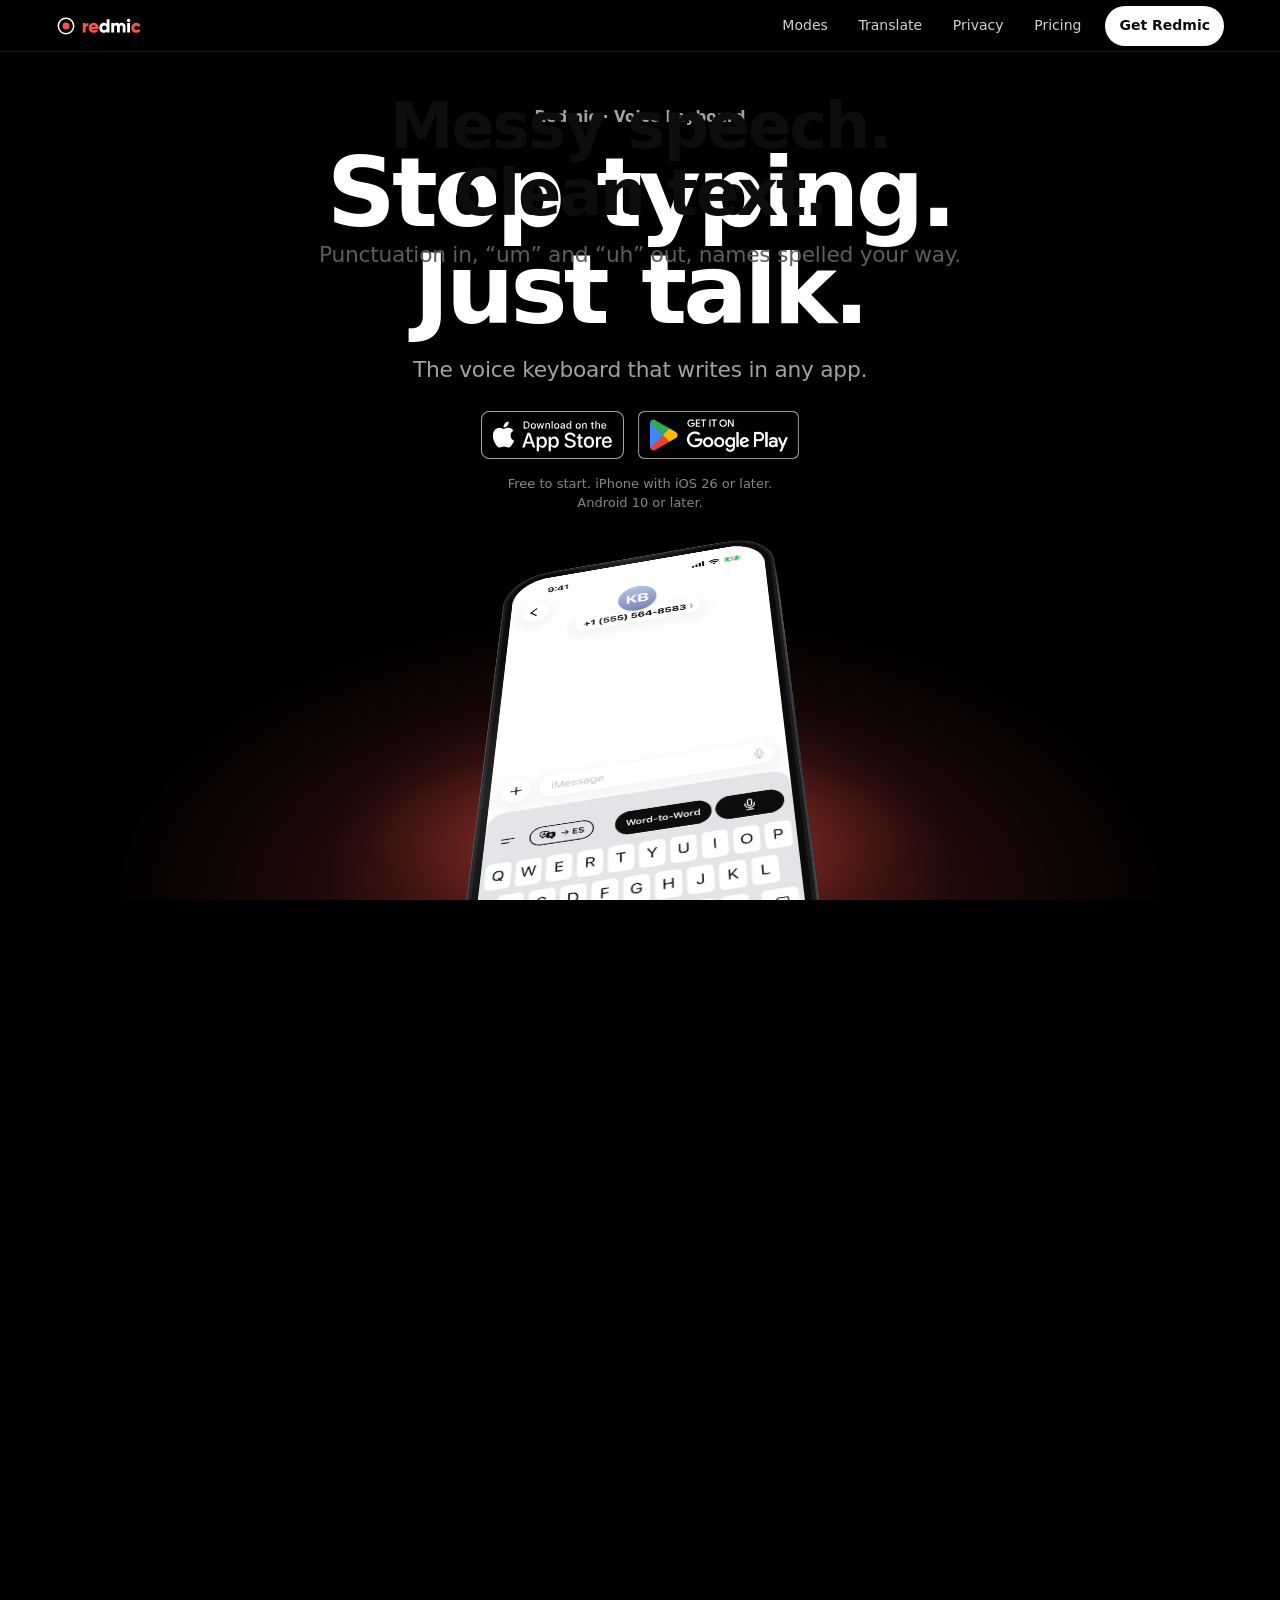
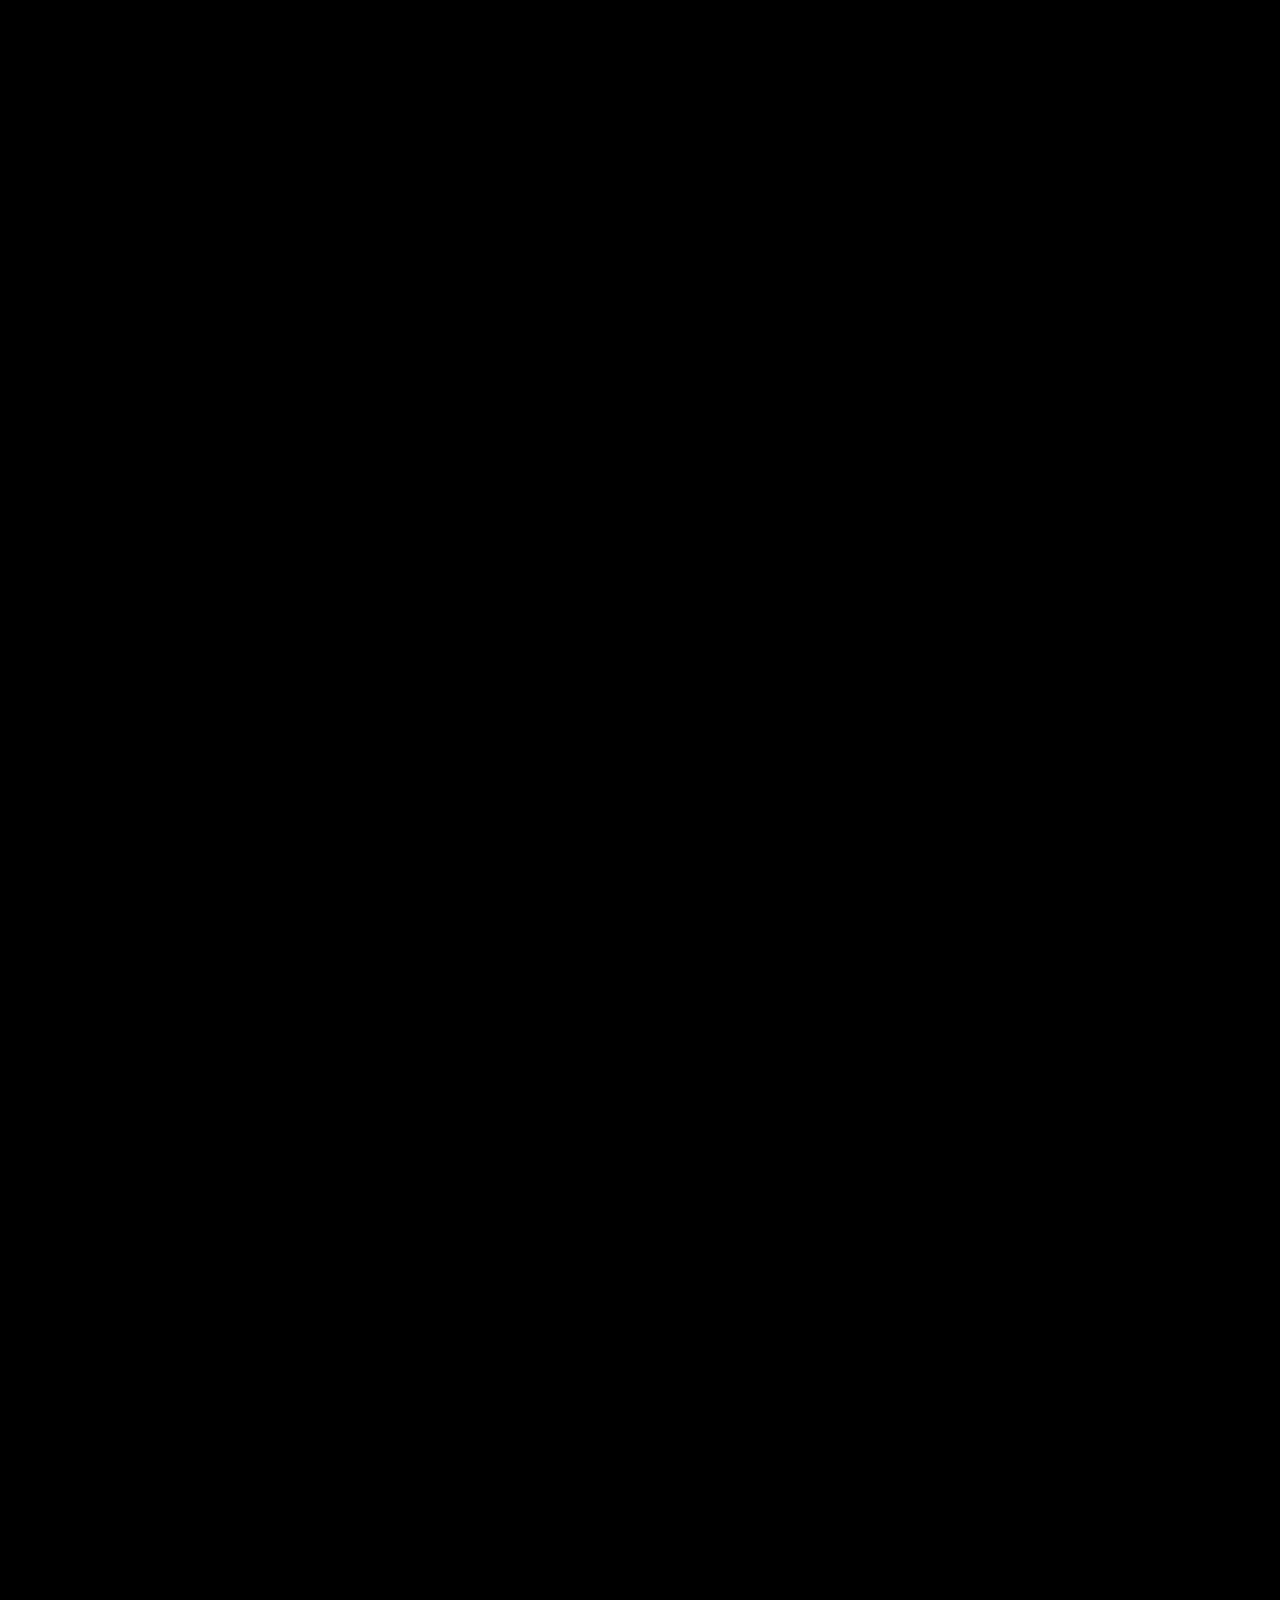
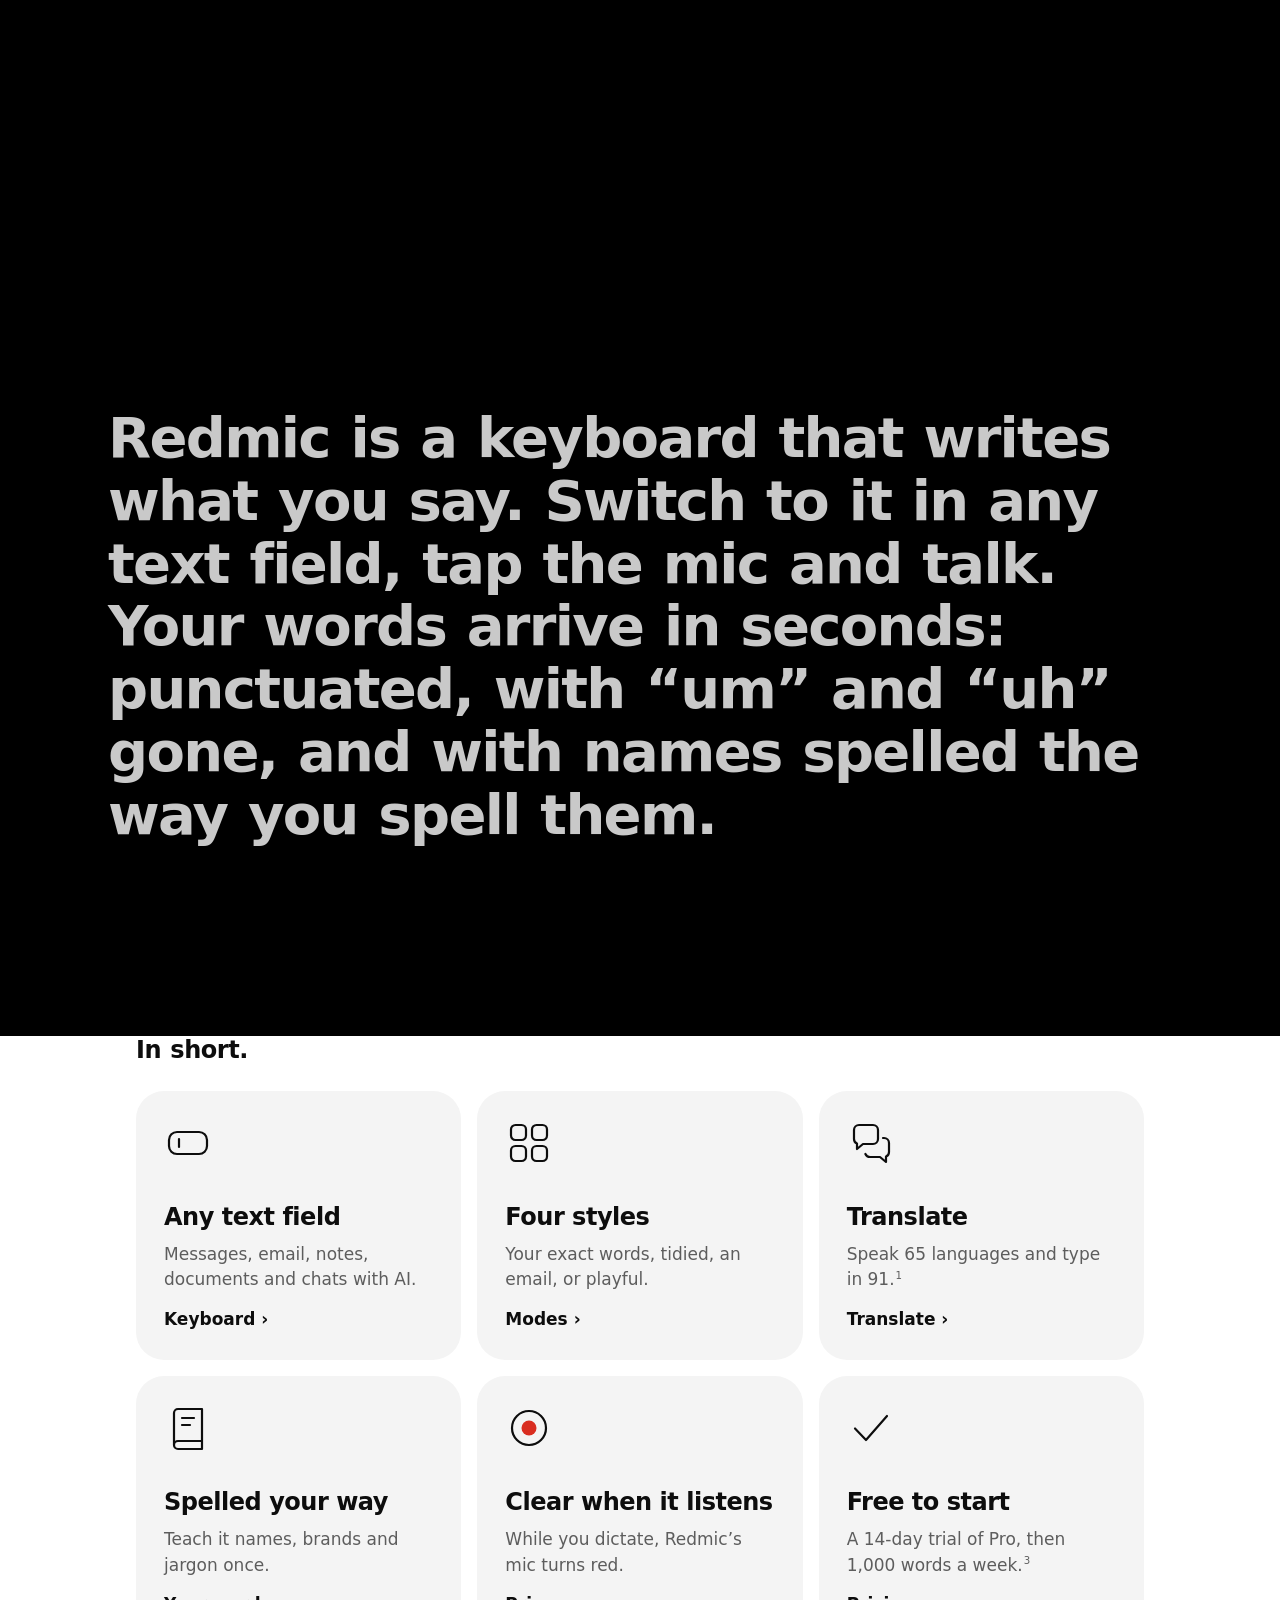
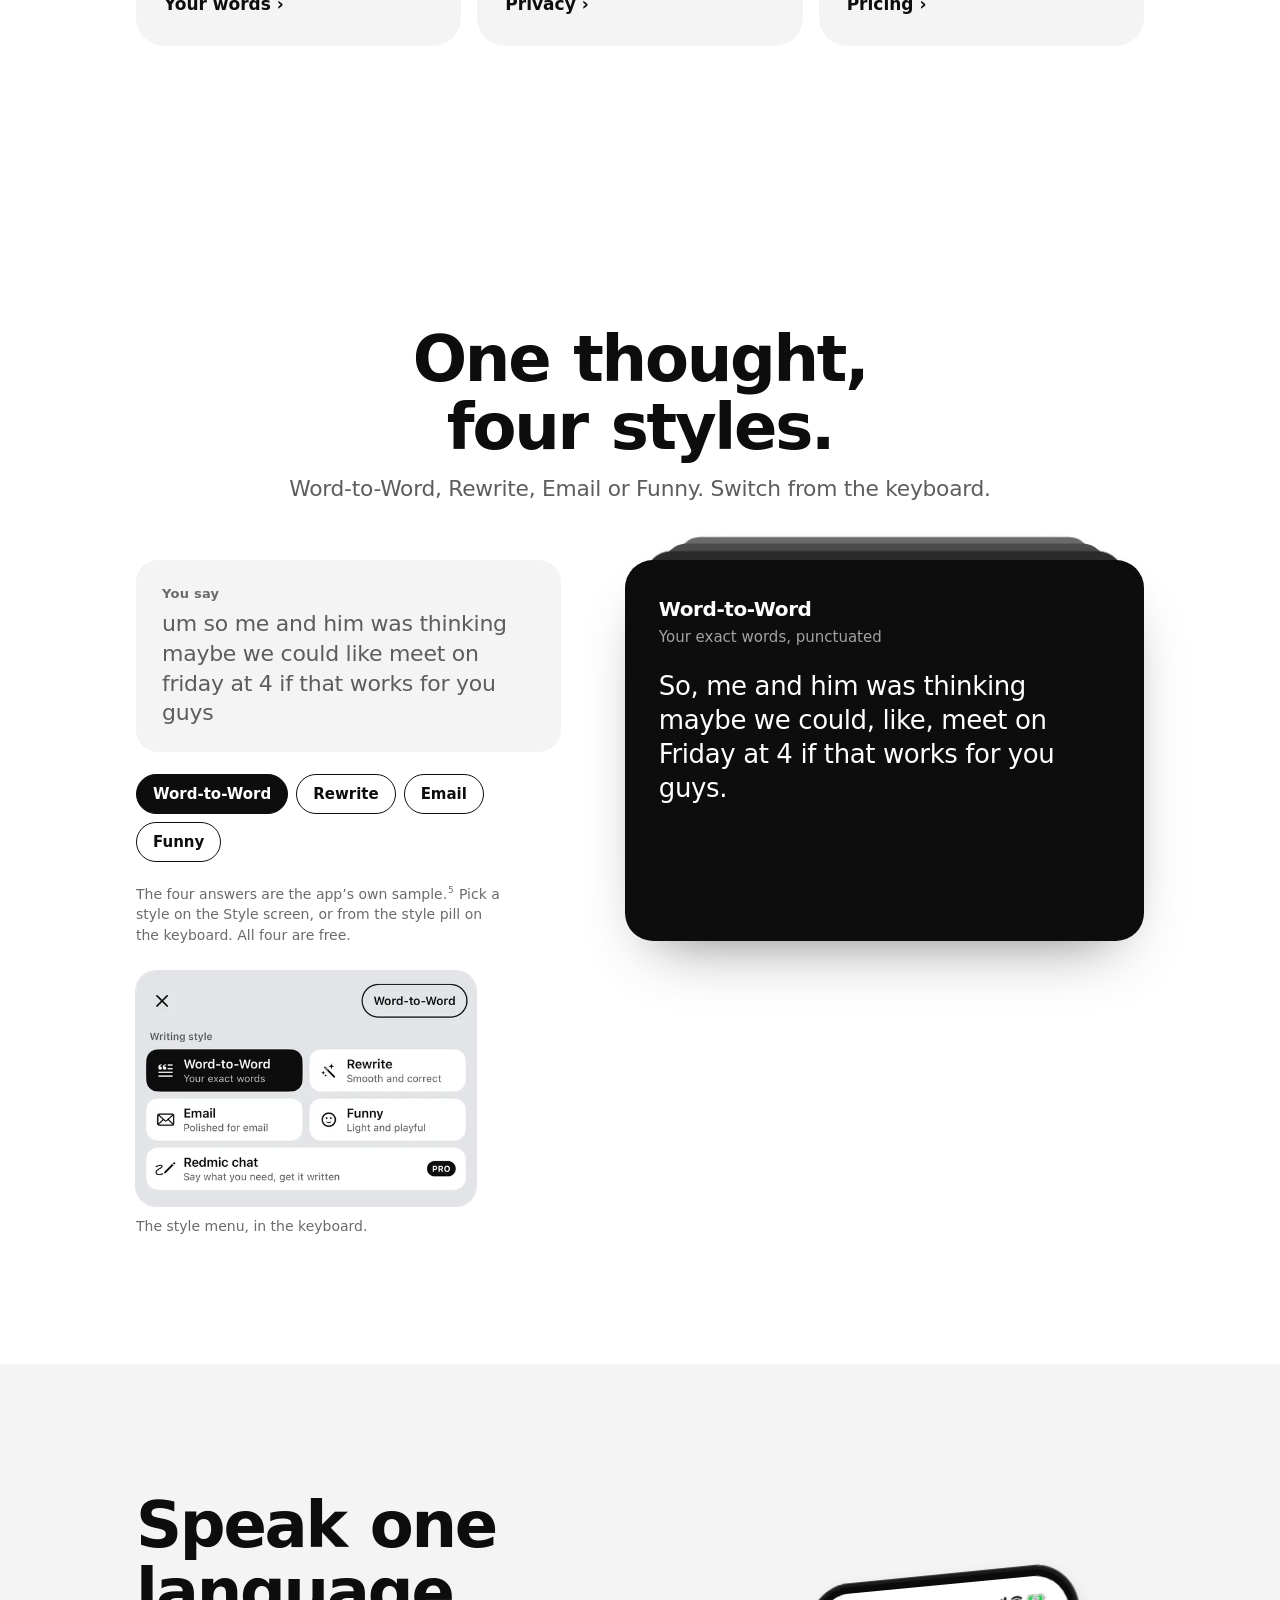
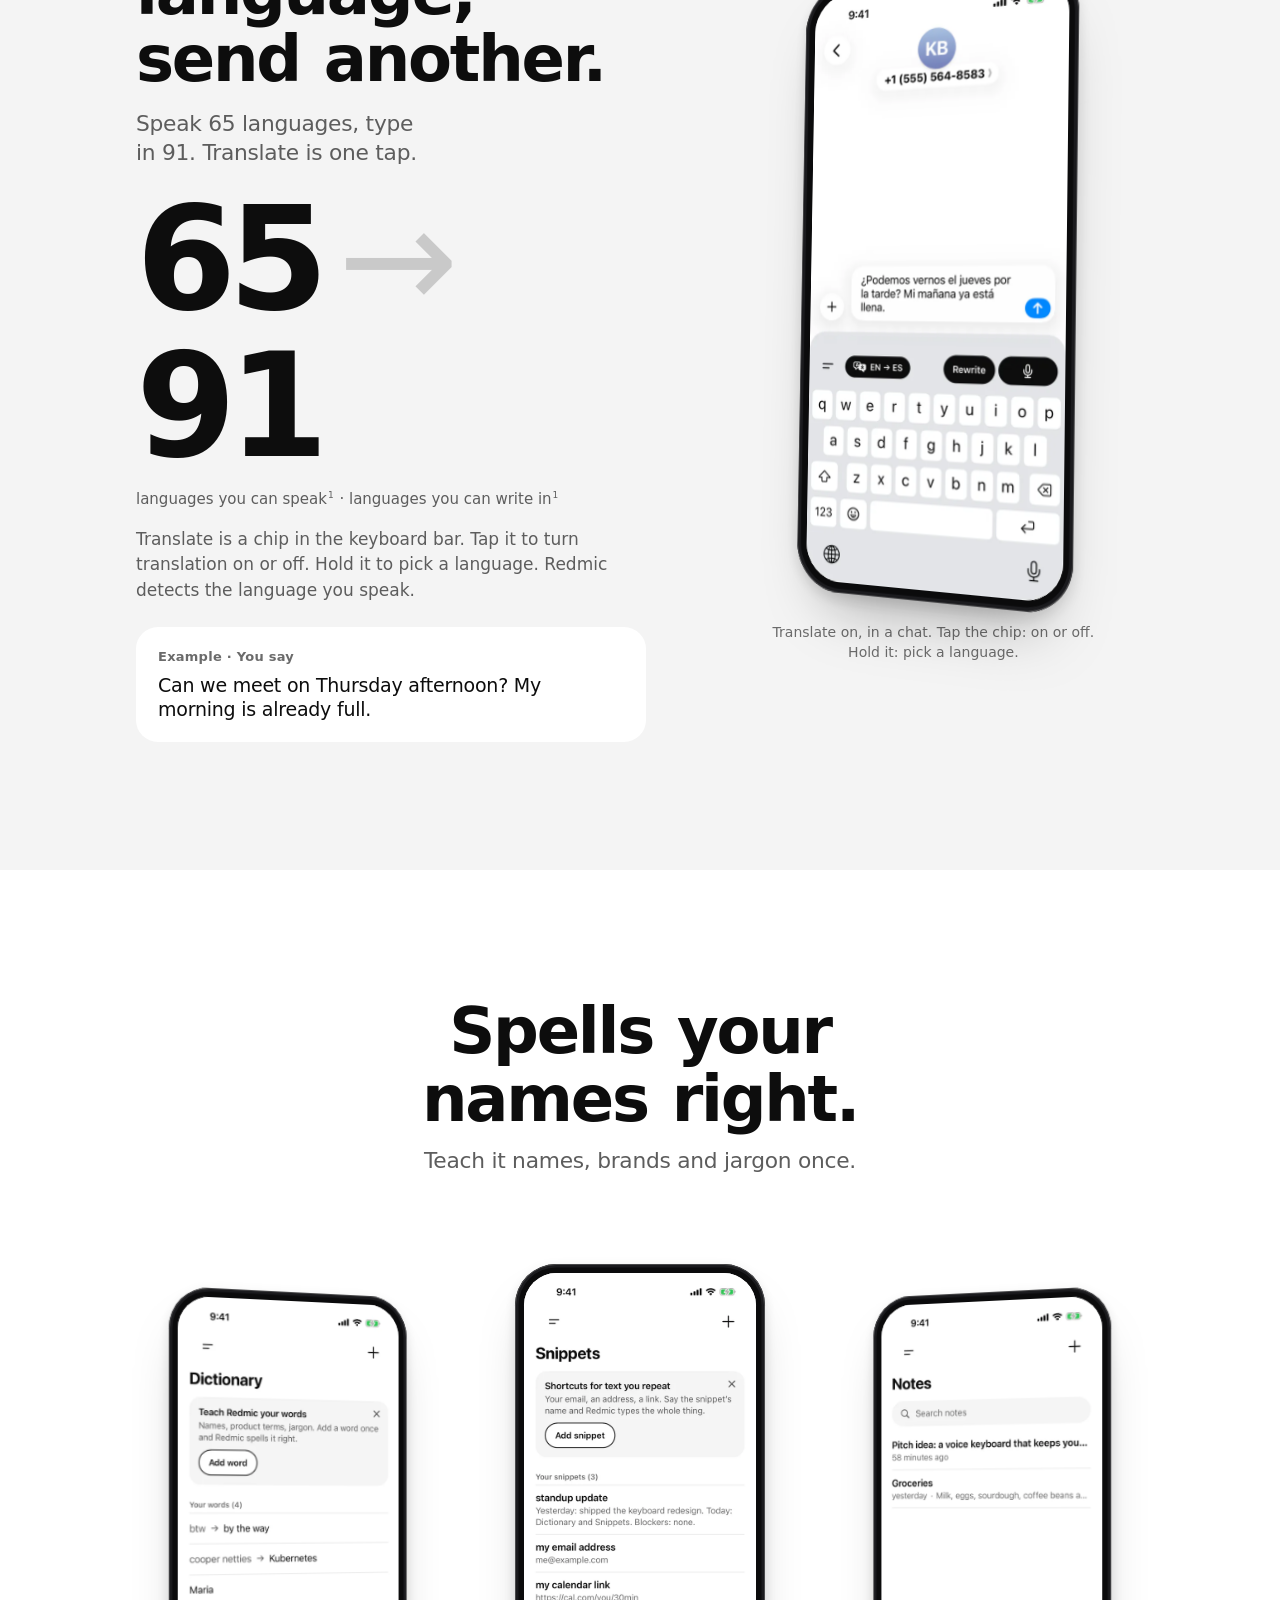
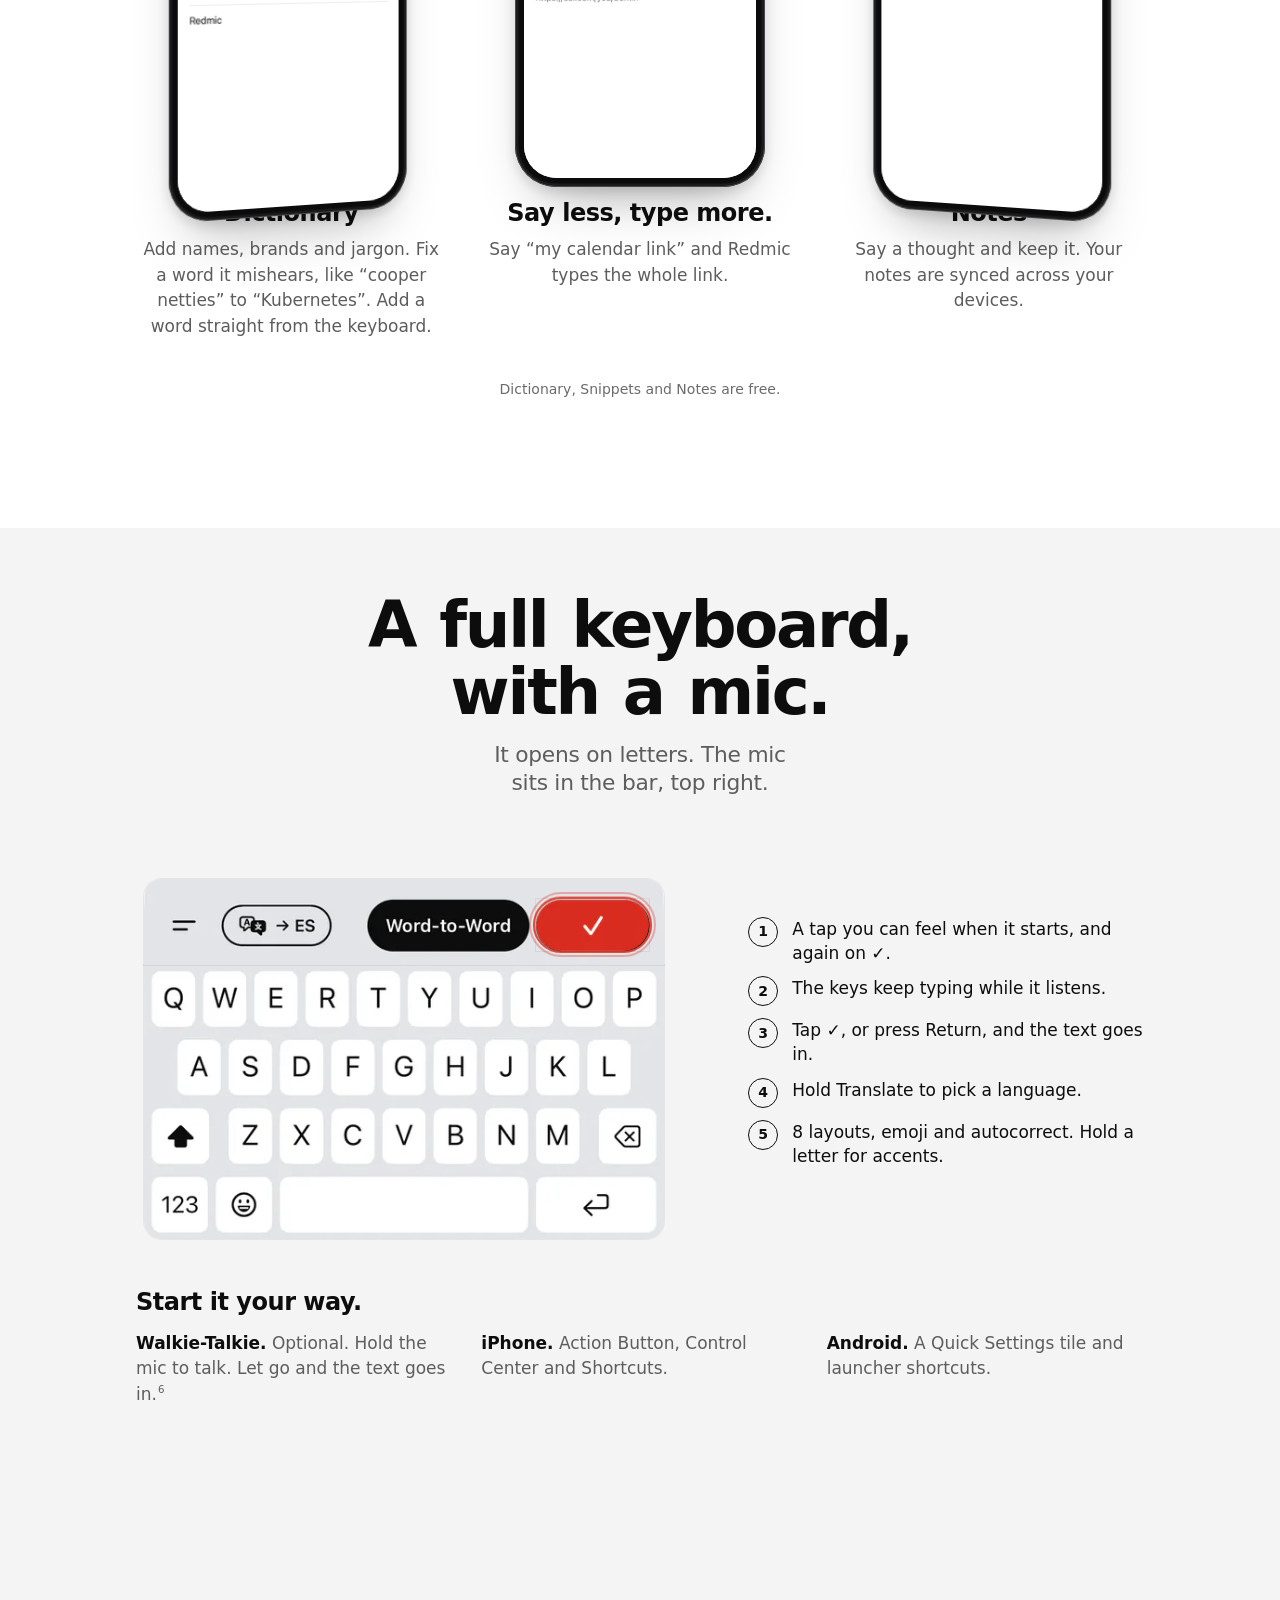
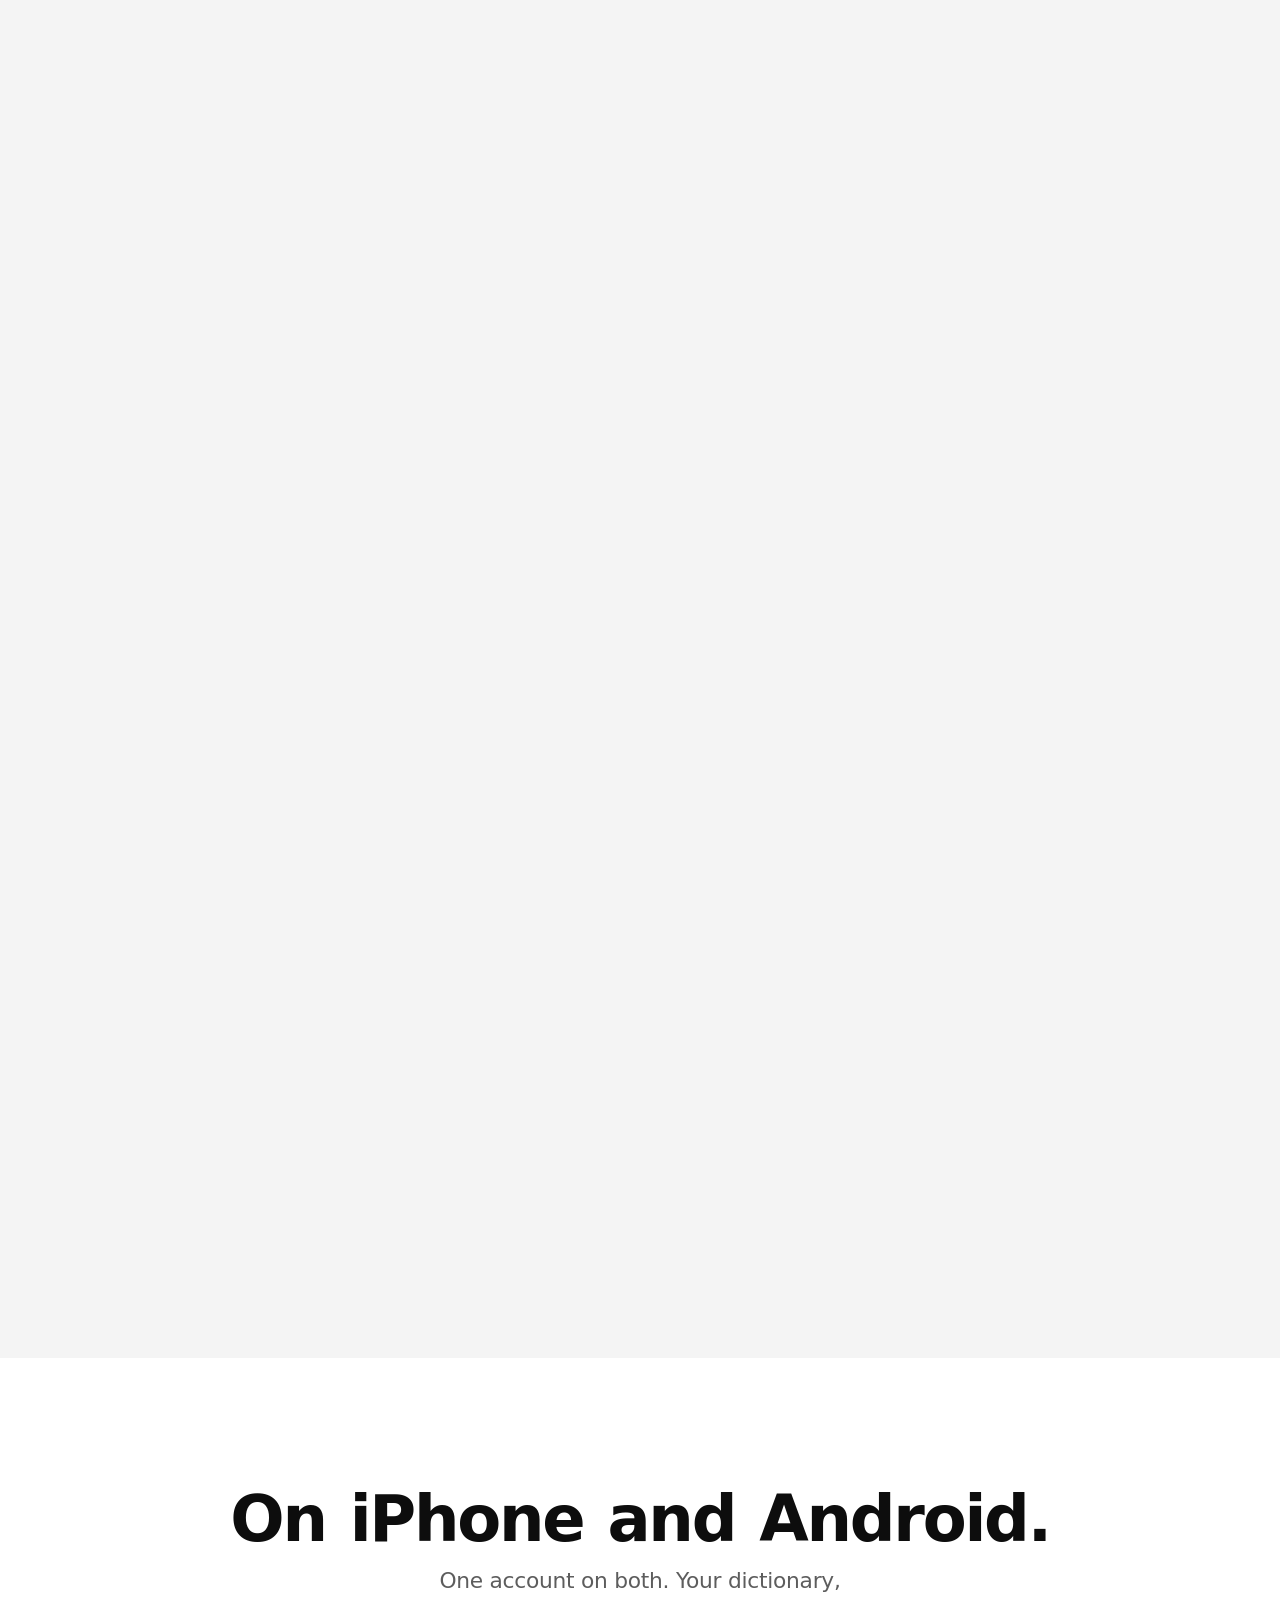
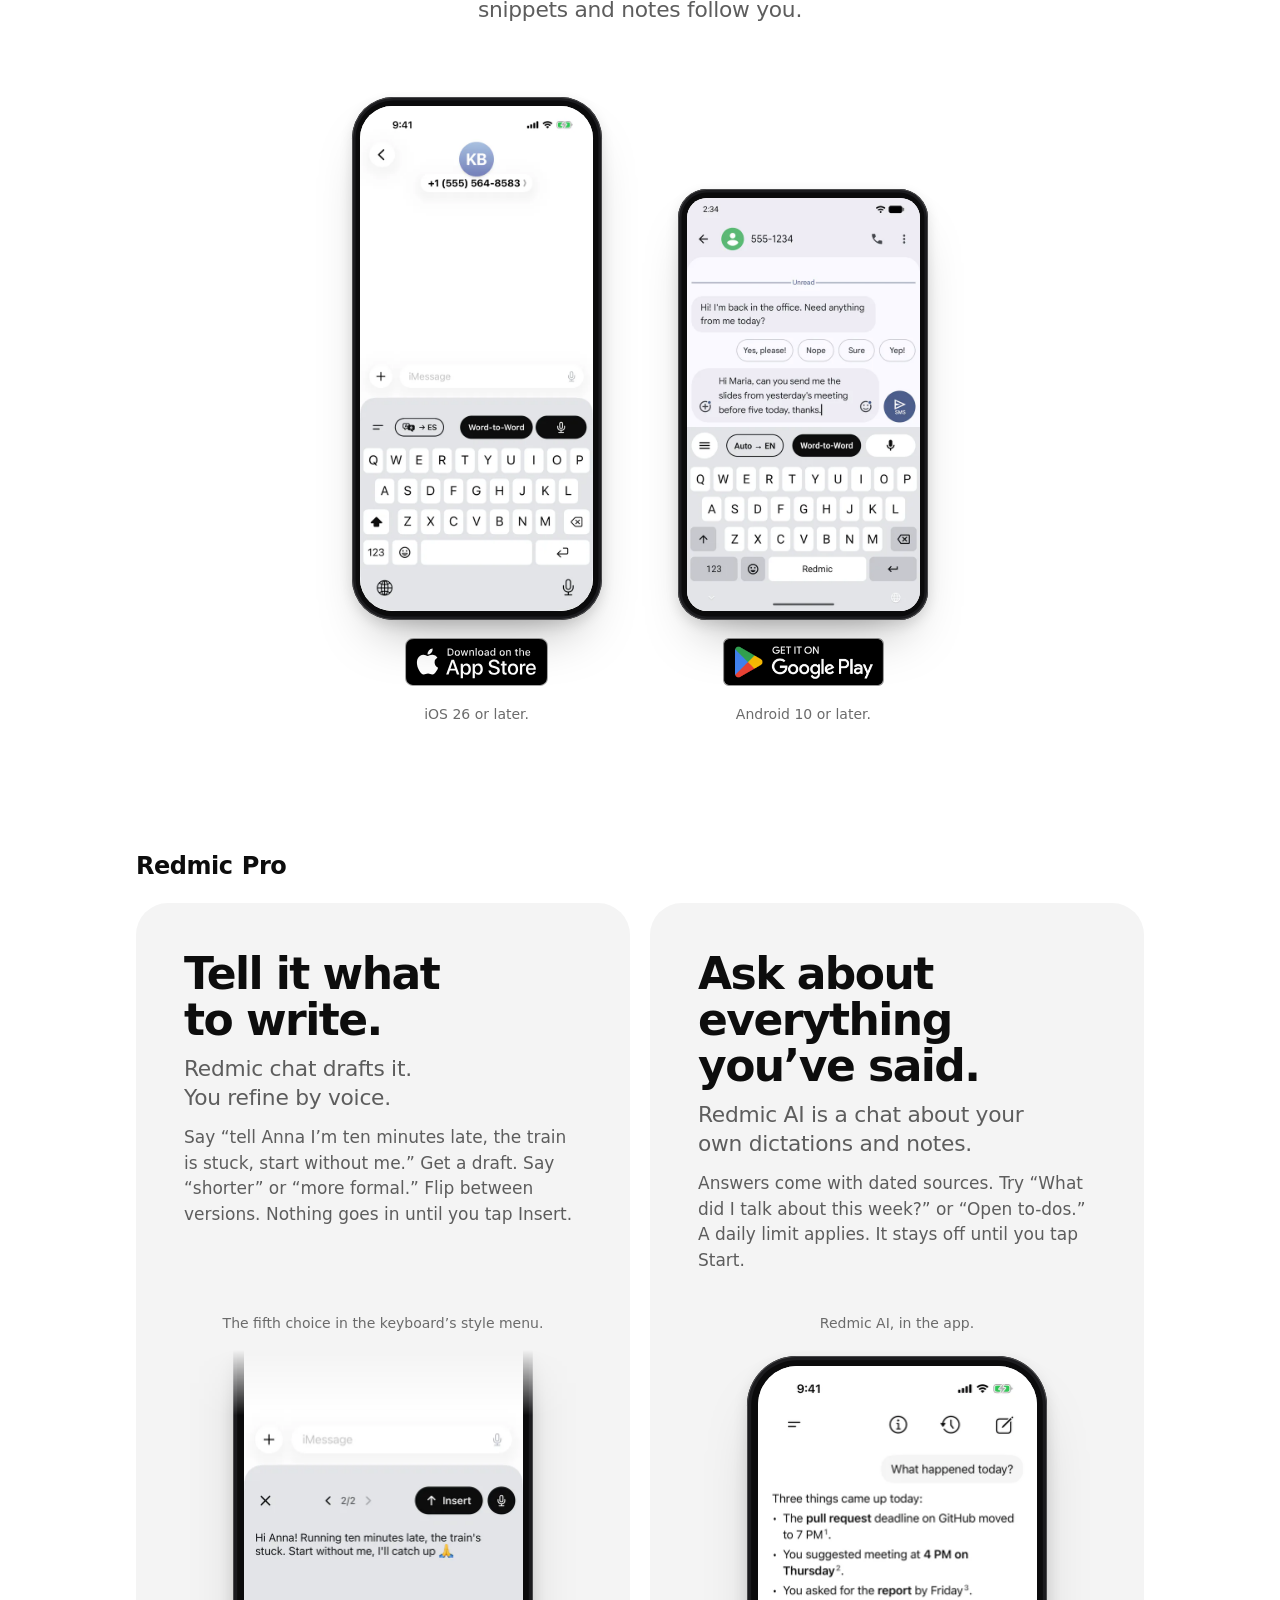
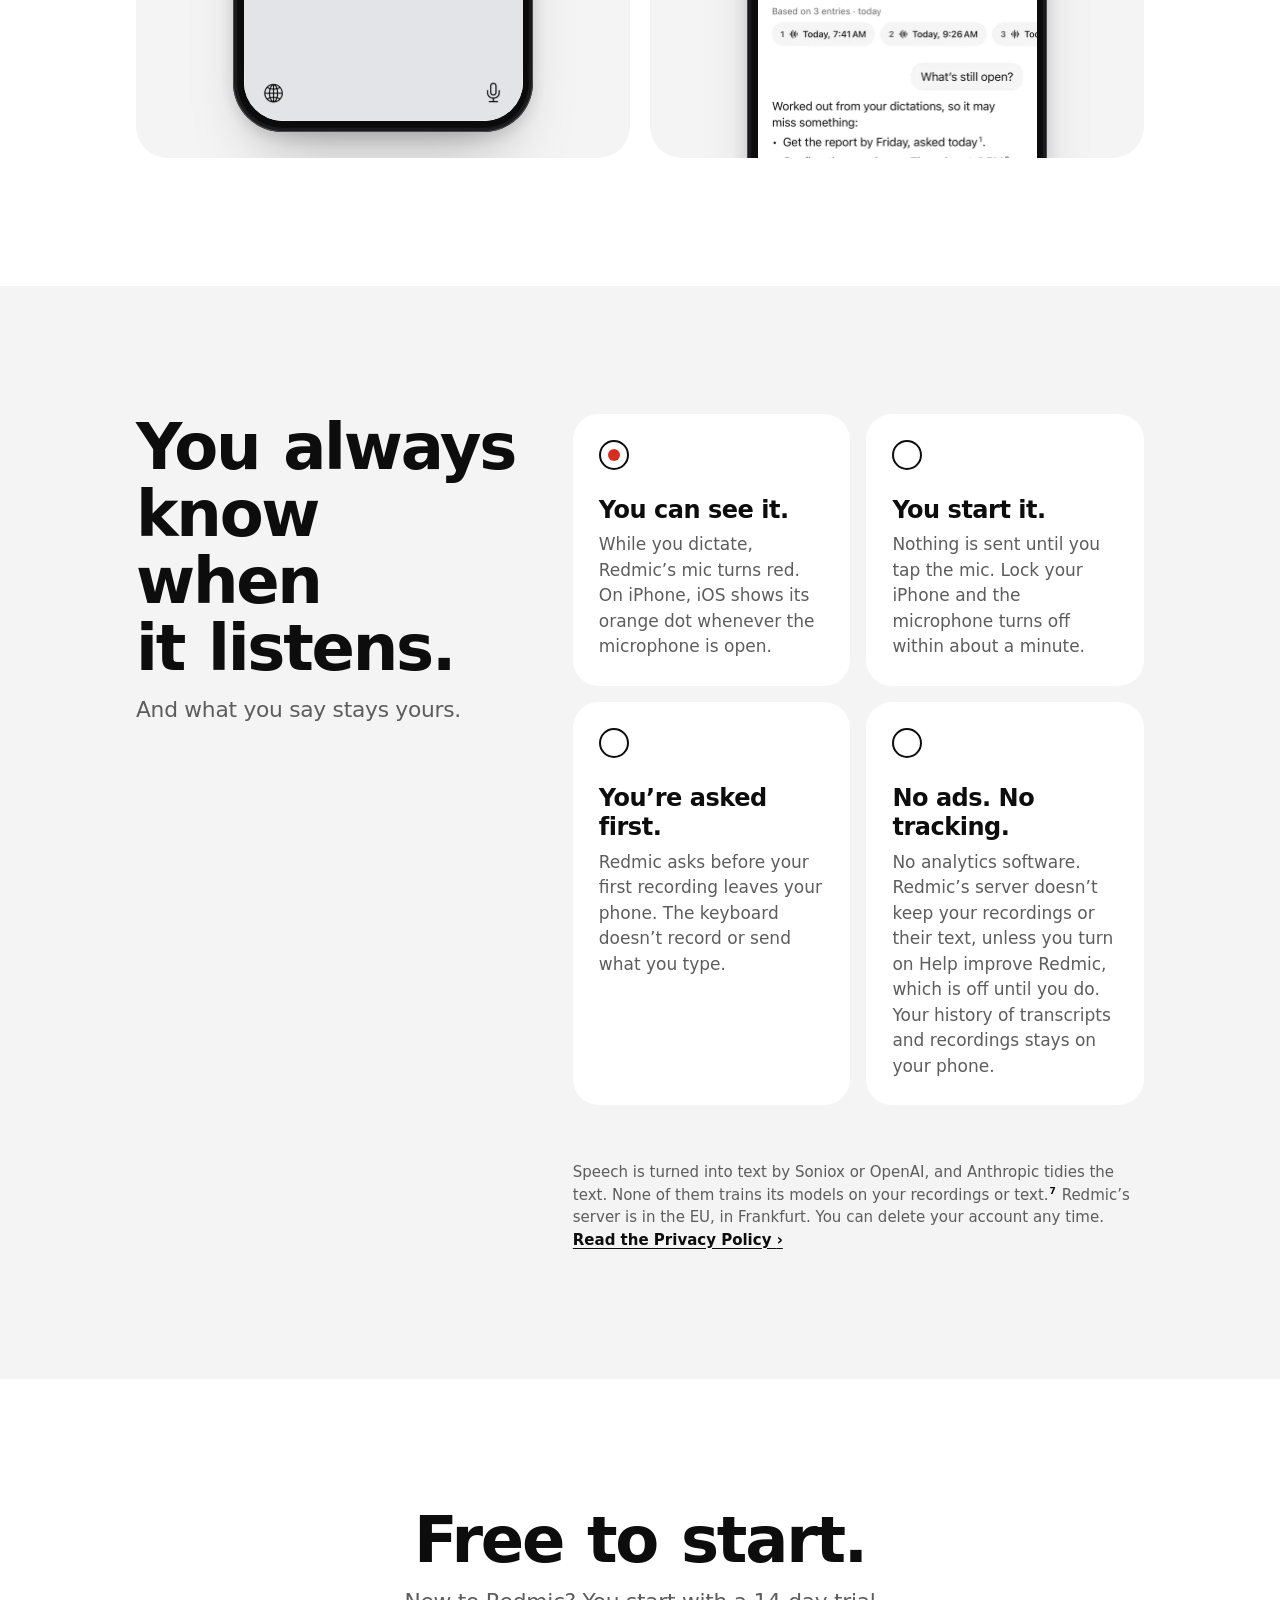
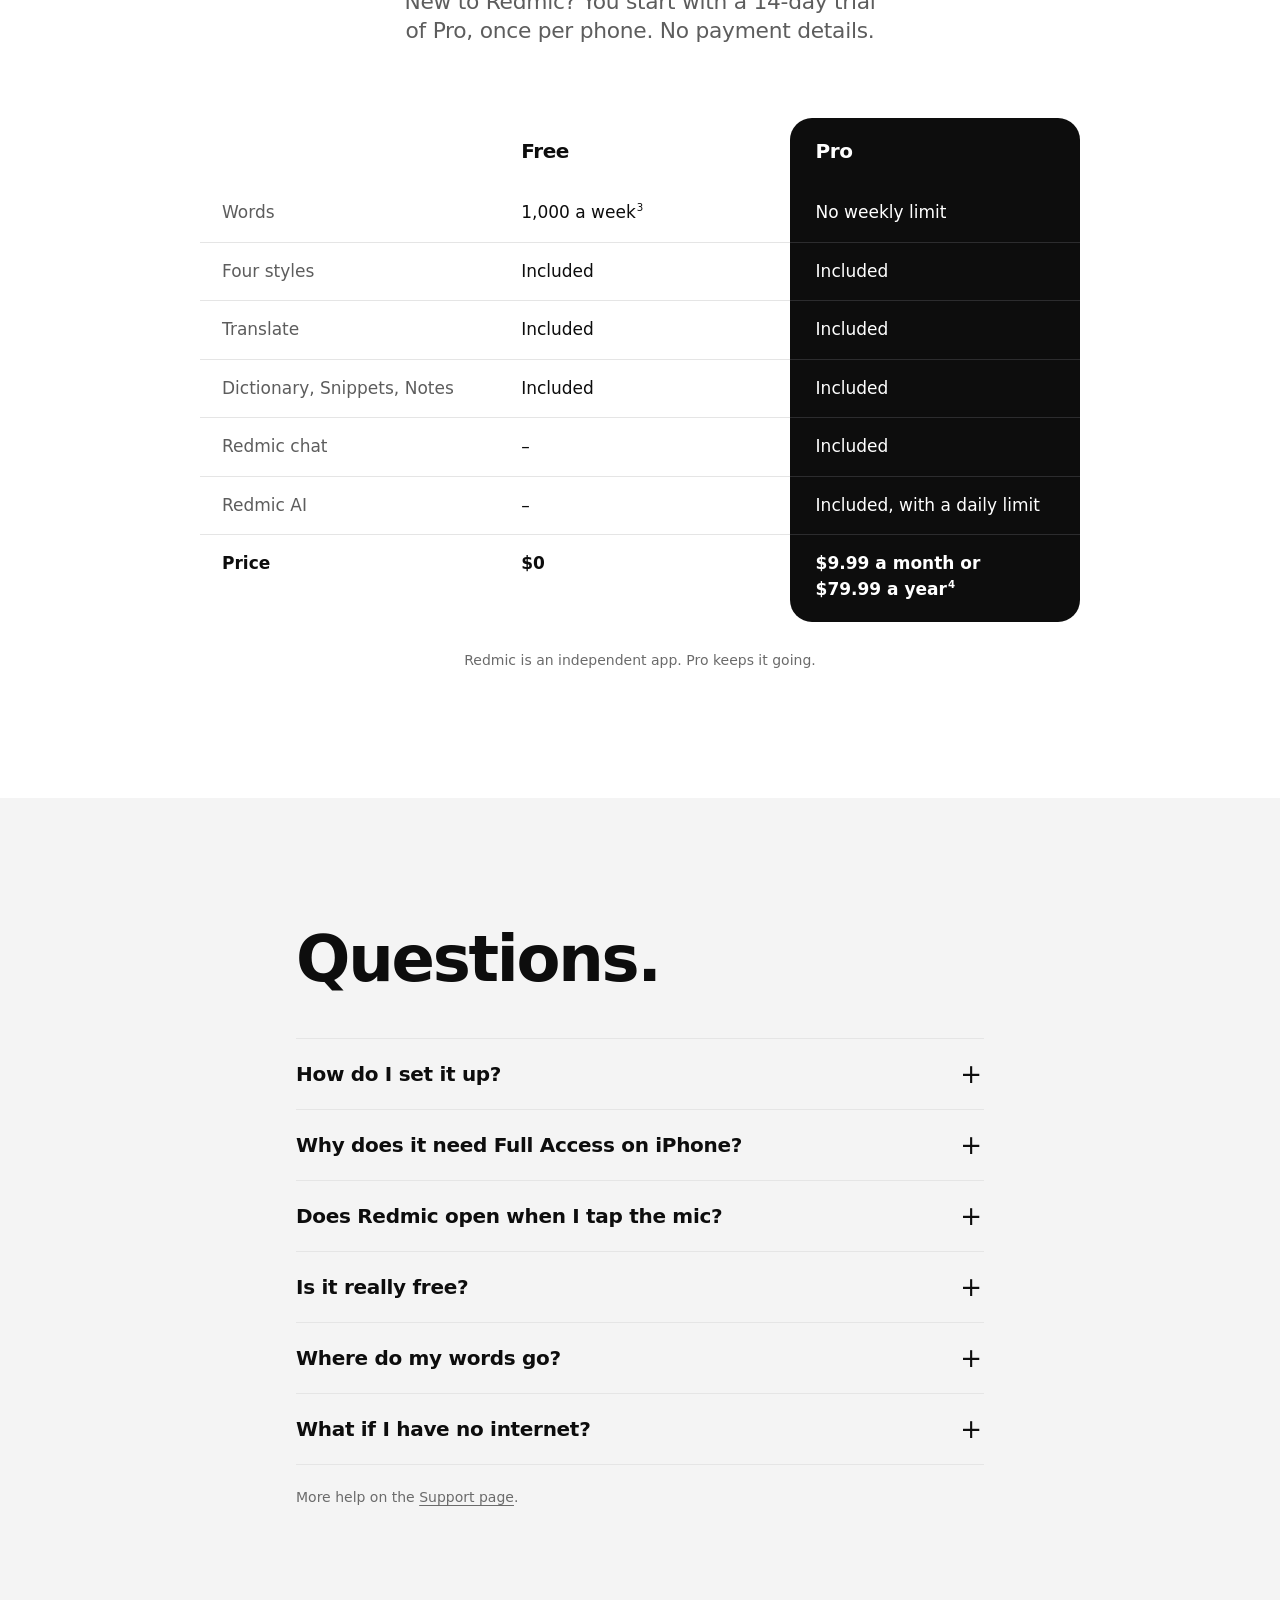
==== index.html @ d4ace616 "Publish the website from 8f4d4b3" ====
<!doctype html>
<html lang="en" data-nav="dark">
<head>
<meta charset="utf-8">
<meta name="viewport" content="width=device-width, initial-scale=1, viewport-fit=cover">
<meta name="color-scheme" content="only light">
<title>Redmic: the voice keyboard that writes in any app</title>
<meta name="description" content="Redmic is a voice dictation keyboard for iPhone and Android. Tap the mic in any text field and talk: punctuated text, no ums, names spelled your way.">
<link rel="canonical" href="https://redmic.ai/">
<meta name="apple-itunes-app" content="app-id=6829429992">
<meta name="theme-color" content="#000000">
<meta property="og:type" content="website">
<meta property="og:site_name" content="Redmic">
<meta property="og:url" content="https://redmic.ai/">
<meta property="og:title" content="Redmic: Stop typing. Just talk.">
<meta property="og:description" content="The voice keyboard that writes in any app. Free on the App Store and Google Play.">
<meta property="og:image" content="https://redmic.ai/assets/og.jpg">
<meta property="og:image:width" content="1200">
<meta property="og:image:height" content="630">
<meta property="og:image:alt" content="The Redmic keyboard on a phone, its microphone key red, beside the words Stop typing. Just talk.">
<meta name="twitter:card" content="summary_large_image">
<link rel="icon" href="favicon.ico" sizes="32x32">
<link rel="icon" href="favicon.svg" type="image/svg+xml">
<link rel="apple-touch-icon" href="apple-touch-icon.png">
<script>(function(d,c){try{if(!/[?&]plain(?=[&=]|$)/.test(location.search)&&!matchMedia("(prefers-reduced-motion: reduce)").matches&&window.CSS&&CSS.supports("height","100svh")&&CSS.supports("transform-style","preserve-3d")&&!(navigator.connection&&navigator.connection.saveData)&&innerWidth>=340&&innerHeight>=520)c+=" scrub"}catch(e){}d.className=c;addEventListener("load",function(){if(!window.__redmic)d.className=""})})(document.documentElement,"js");</script>
<link rel="stylesheet" href="home.css?v=131fd54a">
<script defer src="home.js?v=67cddb54" fetchpriority="high" onerror="document.documentElement.className=''"></script>
<link rel="preload" as="image" href="assets/shots/kb-hero-idle-560.webp?v=56d875d2" imagesrcset="assets/shots/kb-hero-idle-560.webp?v=56d875d2 560w, assets/shots/kb-hero-idle-900.webp?v=d7370e88 900w, assets/shots/kb-hero-idle-1206.webp?v=78469387 1206w" imagesizes="(max-width: 600px) 65vw, 410px" fetchpriority="high">

<script type="application/ld+json">{"@context":"https://schema.org","@type":"SoftwareApplication","name":"Redmic: Voice Keyboard","description":"Redmic is a voice dictation keyboard for iPhone and Android. Tap the mic in any text field and talk: punctuated text, no ums, names spelled your way.","url":"https://redmic.ai/","applicationCategory":"UtilitiesApplication","operatingSystem":"iOS 26 or later, Android 10 or later","offers":{"@type":"Offer","price":"0","priceCurrency":"USD"},"sameAs":["https://apps.apple.com/app/id6829429992","https://play.google.com/store/apps/details?id=com.antonmironenko.redmic"],"publisher":{"@type":"Organization","name":"OKNENOR L.L.C-FZ"}}</script>
</head>
<body>
<a class="skip" href="#main">Skip to content</a>

<header class="nav">
  <a class="nav__brand" href="./" aria-label="Redmic"><svg class="logo" viewBox="0 0 103.49 24" width="4.3121em" height="1em" aria-hidden="true"><circle cx="12" cy="12" r="9.2" fill="none" stroke="currentColor" stroke-width="1.8"/><circle class="red" cx="12" cy="12" r="4.2"/><path fill="currentColor" fill-rule="evenodd" d="M86.75 3.37C85.97 3.54 85.37 4.09 85.13 4.85L85.07 5.05L85.07 5.41L85.07 5.78L85.16 6.02C85.46 6.89 86.23 7.45 87.11 7.45C88.24 7.45 89.16 6.53 89.16 5.4C89.16 4.65 88.77 3.99 88.1 3.6C88.03 3.56 87.86 3.49 87.73 3.45L87.49 3.37L87.18 3.36C87.01 3.35 86.81 3.36 86.75 3.37ZM60.79 6.7L60.79 9.51L60.56 9.29C60.11 8.88 59.64 8.59 59.09 8.41C58.55 8.23 58.05 8.15 57.41 8.15C56.57 8.16 55.91 8.31 55.16 8.67C53.66 9.41 52.55 10.82 52.12 12.57C51.98 13.18 51.94 13.49 51.94 14.18C51.94 14.88 51.98 15.19 52.12 15.79C52.49 17.29 53.35 18.55 54.58 19.37C55.02 19.66 55.7 19.96 56.24 20.09C56.99 20.26 57.97 20.25 58.75 20.06C59.48 19.87 60.05 19.56 60.59 19.05L60.79 18.85L60.79 19.38L60.79 19.9L62.5 19.9L64.22 19.9L64.22 11.9L64.22 3.89L62.5 3.89L60.79 3.89L60.79 6.7ZM58.85 11.49C59.8 11.74 60.44 12.38 60.7 13.38L60.77 13.62L60.77 14.18L60.77 14.74L60.7 14.99C60.44 15.98 59.81 16.62 58.85 16.88L58.59 16.95L58.09 16.95L57.58 16.95L57.34 16.89C56.59 16.69 56.04 16.27 55.7 15.63C55.41 15.09 55.29 14.36 55.4 13.67C55.57 12.48 56.35 11.66 57.52 11.44C57.65 11.42 57.85 11.41 58.15 11.41L58.59 11.42L58.85 11.49ZM72.17 8.18C71.51 8.27 70.97 8.46 70.52 8.77C70.28 8.92 69.97 9.21 69.83 9.4L69.75 9.51L69.75 8.99L69.75 8.47L68.04 8.47L66.32 8.47L66.32 14.18L66.32 19.9L68.04 19.9L69.75 19.9L69.75 16.53L69.75 13.16L69.79 12.91C69.92 12.08 70.35 11.55 71.03 11.36C71.24 11.3 71.78 11.3 71.99 11.35C72.25 11.41 72.51 11.55 72.68 11.72C72.94 11.99 73.07 12.28 73.14 12.75L73.18 13L73.18 16.45L73.18 19.9L74.9 19.9L76.61 19.9L76.61 16.53L76.61 13.16L76.65 12.91C76.78 12.08 77.21 11.55 77.89 11.36C78.1 11.3 78.64 11.3 78.85 11.35C79.11 11.41 79.37 11.55 79.54 11.72C79.8 11.99 79.93 12.28 80.01 12.75L80.04 13L80.04 16.45L80.04 19.9L81.76 19.9L83.48 19.9L83.47 16.09C83.46 12.1 83.46 12.18 83.34 11.6C83.22 11.01 82.97 10.39 82.65 9.91C82.42 9.56 81.94 9.08 81.59 8.85C81.14 8.55 80.67 8.36 80.11 8.24L79.8 8.18L79.26 8.16C78.85 8.15 78.66 8.16 78.41 8.19C77.34 8.33 76.56 8.73 75.96 9.46C75.88 9.55 75.82 9.62 75.81 9.62C75.8 9.62 75.74 9.56 75.68 9.48C75.41 9.12 74.94 8.72 74.54 8.52C74.33 8.41 73.97 8.29 73.68 8.23C73.48 8.19 73.32 8.17 72.88 8.17C72.58 8.16 72.26 8.17 72.17 8.18ZM85.4 14.18L85.4 19.9L87.11 19.9L88.83 19.9L88.83 14.18L88.83 8.47L87.11 8.47L85.4 8.47L85.4 14.18Z"/><path class="red" fill-rule="evenodd" d="M44.47 8.19C41.99 8.48 40.05 10.12 39.43 12.47C39.14 13.55 39.14 14.77 39.41 15.85C39.96 17.98 41.57 19.51 43.81 20.03C44.71 20.24 45.93 20.27 46.87 20.11C47.82 19.94 48.66 19.59 49.37 19.05C49.81 18.72 50.58 17.89 50.49 17.85C50.47 17.83 49.86 17.48 49.12 17.06L47.79 16.29L47.65 16.42C47.26 16.77 46.72 17.02 46.12 17.11C45.77 17.17 45.03 17.15 44.69 17.07C44.09 16.94 43.69 16.73 43.33 16.36C43.12 16.13 42.86 15.71 42.86 15.58C42.86 15.57 44.6 15.56 46.91 15.56L50.96 15.56L50.99 15.4C51.06 14.95 51.08 14.77 51.08 14.21C51.08 13.58 51.06 13.32 50.96 12.84C50.45 10.27 48.49 8.46 45.94 8.18C45.61 8.14 44.84 8.15 44.47 8.19ZM45.96 11.27C46.4 11.38 46.72 11.55 46.99 11.81C47.28 12.09 47.49 12.42 47.63 12.81L47.69 12.99L45.23 12.99C43.29 12.99 42.78 12.98 42.78 12.96C42.78 12.9 42.95 12.51 43.04 12.34C43.38 11.74 43.99 11.34 44.74 11.22C45.01 11.18 45.73 11.21 45.96 11.27ZM95.63 8.19C92.82 8.55 90.76 10.58 90.4 13.36C90.35 13.73 90.35 14.52 90.39 14.9C90.67 17.5 92.52 19.54 95.07 20.08C95.92 20.26 96.99 20.25 97.84 20.06C99.33 19.71 100.64 18.78 101.43 17.51C101.5 17.4 101.56 17.29 101.56 17.28C101.56 17.27 98.68 15.6 98.6 15.57C98.59 15.56 98.54 15.63 98.49 15.72C98.39 15.91 98.1 16.22 97.88 16.38C97.67 16.54 97.37 16.67 97.07 16.75L96.82 16.82L96.38 16.82L95.93 16.82L95.71 16.76C94.71 16.51 94.03 15.78 93.83 14.75C93.75 14.31 93.79 13.67 93.92 13.24C94.19 12.42 94.84 11.83 95.71 11.6L95.93 11.55L96.38 11.55L96.82 11.55L97.06 11.62C97.74 11.8 98.2 12.15 98.56 12.76L98.58 12.81L99.6 12.22C100.16 11.9 100.83 11.51 101.09 11.36C101.46 11.14 101.56 11.07 101.55 11.04C101.47 10.83 101.01 10.23 100.66 9.88C99.78 9 98.64 8.42 97.36 8.22C97 8.16 96 8.14 95.63 8.19ZM38.5 8.26C37.84 8.33 37.15 8.58 36.65 8.94C36.22 9.23 35.83 9.71 35.64 10.16C35.59 10.28 35.54 10.4 35.53 10.43C35.52 10.46 35.51 10.07 35.5 9.47L35.5 8.47L33.79 8.47L32.07 8.47L32.07 14.18L32.07 19.9L33.79 19.9L35.5 19.9L35.51 17.11L35.52 14.33L35.57 14.09C35.68 13.65 35.81 13.36 36.04 13.06C36.39 12.61 36.97 12.28 37.68 12.14C37.92 12.09 38.72 12.07 38.86 12.11L38.93 12.13L38.93 10.18L38.93 8.23L38.82 8.24C38.76 8.24 38.62 8.25 38.5 8.26Z"/></svg></a>
  <nav class="nav__links" aria-label="Sections">
    <a href="#modes">Modes</a>
    <a href="#translate">Translate</a>
    <a href="#privacy">Privacy</a>
    <a href="#pricing">Pricing</a>
  </nav>
  <a class="button button--small nav__get" href="#get" data-get>Get Redmic</a>
</header>

<main id="main">

<!-- 1–3. The opening: the promise, the demo, and the turn from black to white. One pinned scene. -->
<section class="scene hero" id="top" data-scene="hero" data-len="440,360" data-tone="dark">
  <div class="stage">
    <div class="hero__glow" aria-hidden="true"></div>
    <div class="hero__plate" aria-hidden="true"></div>

    <div class="hero__copy" data-part="copy">
      <p class="eyebrow">Redmic · Voice keyboard</p>
      <h1>Stop typing. <span class="nowrap">Just talk.</span></h1>
      <p class="lead">The voice keyboard that writes in any app.</p>
      <div class="stores">
        <a class="store" href="https://apps.apple.com/app/id6829429992"><img src="assets/badges/app-store.svg?v=2f2fe1cb" width="144" height="48" alt="Download on the App Store"></a>
        <a class="store" href="https://play.google.com/store/apps/details?id=com.antonmironenko.redmic"><img src="assets/badges/google-play.png?v=454035a4" width="161" height="48" alt="Get it on Google Play"></a>
      </div>
      <p class="fine">Free to start. <span class="nowrap">iPhone with iOS 26 or later.</span> <span class="nowrap">Android 10 or later.</span></p>
    </div>

    <div class="hero__say" data-part="say">
      <p class="tag">You say</p>
      <p class="say__line" aria-hidden="true"><span class="w w--filler">um</span><span class="w">could</span> <span class="w">we</span> <span class="w">meet</span> <span class="w">on</span> <span class="w">thursday</span> <span class="w">afternoon</span> <span class="w">instead</span> <span class="w w--filler">uh</span><span class="w">my</span> <span class="w">morning</span> <span class="w">is</span> <span class="w">already</span> <span class="w">full</span></p>
      <p class="sr">um could we meet on thursday afternoon instead uh my morning is already full</p>
      <p class="hero__writes"><span class="tag">Redmic writes</span> Could we meet on Thursday afternoon instead? My morning is already full.</p>
    </div>

    <ol class="hero__steps" data-part="steps" aria-hidden="true">
      <li>Tap the mic.</li>
      <li>Talk.</li>
      <li>Tap ✓.</li>
    </ol>

    <div class="hero__claim" data-part="claim">
      <h2>Messy speech. <span class="nowrap">Clean text.</span></h2>
      <p class="lead">Punctuation in, “um” and “uh” out, names spelled your way.</p>
    </div>

    <div class="hero__device" data-part="device">
      <div class="phone phone--solid" data-part="phone">
        <i class="phone__shadow" data-part="shadow" aria-hidden="true"></i>
        <div class="phone__tilt" data-part="tilt">
          <i class="phone__rim phone__rim--top"></i><i class="phone__rim phone__rim--bottom"></i><i class="phone__rim phone__rim--left"></i><i class="phone__rim phone__rim--right"></i>
          <div class="phone__back"></div>
          <div class="phone__front">
            <div class="phone__screen" data-part="screen" data-frame="0">
              <img src="assets/shots/kb-hero-idle-560.webp?v=56d875d2" srcset="assets/shots/kb-hero-idle-560.webp?v=56d875d2 560w, assets/shots/kb-hero-idle-900.webp?v=d7370e88 900w, assets/shots/kb-hero-idle-1206.webp?v=78469387 1206w" sizes="(max-width: 600px) 65vw, 410px" width="1206" height="2622" alt="The Redmic keyboard in a chat: letter keys, with a wide microphone key at the top right of its bar." decoding="async" loading="eager">
              <img src="assets/shots/kb-hero-listening-560.webp?v=c6981cf6" srcset="assets/shots/kb-hero-listening-560.webp?v=c6981cf6 560w, assets/shots/kb-hero-listening-900.webp?v=171a7dfd 900w, assets/shots/kb-hero-listening-1206.webp?v=34dc0d4e 1206w" sizes="(max-width: 600px) 65vw, 410px" width="1206" height="2622" alt="" decoding="async" loading="eager">
              <img src="assets/shots/kb-hero-inserted-560.webp?v=90806483" srcset="assets/shots/kb-hero-inserted-560.webp?v=90806483 560w, assets/shots/kb-hero-inserted-900.webp?v=d3f8563c 900w, assets/shots/kb-hero-inserted-1206.webp?v=70464584 1206w" sizes="(max-width: 600px) 65vw, 410px" width="1206" height="2622" alt="" decoding="async" loading="eager">
              <div class="rings" data-part="rings" style="left:75.3731%;top:61.3272%;width:21.8905%;height:4.5767%" aria-hidden="true"><i></i><i></i><i></i></div>
              <i class="probe" data-part="field" style="left:16.9154%;top:46.6438%;width:79.1045%;height:9.1915%" aria-hidden="true"></i>
              <i class="probe" data-part="mic" style="left:75.3731%;top:61.3272%;width:21.8905%;height:4.5767%" aria-hidden="true"></i>
            </div>
            <i class="phone__glare" data-part="glare" aria-hidden="true"></i>
          </div>
        </div>
      </div>
    </div>

    <div class="hero__curtain" data-part="curtain" aria-hidden="true">
      <div class="hero__claim">
        <p class="h2">Messy speech. <span class="nowrap">Clean text.</span></p>
        <p class="lead">Punctuation in, “um” and “uh” out, names spelled your way.</p>
      </div>
    </div>
  </div>
</section>

<!-- 4. What it is, in the listing's own words. -->
<section class="statement" data-view="statement" data-tone="light">
  <p class="statement__text">Redmic is a keyboard that writes what you say. Switch to it in any text field, tap the mic and talk. Your words arrive in seconds: punctuated, with “um” and “uh” gone, and with names spelled the way you spell them.</p>
</section>

<!-- People using it: a row of photographs, shown once they have been made (docs/site/image-prompts.md). -->
<div class="life" aria-hidden="true"></div>

<!-- 5. The whole page in six cards. -->
<section class="short" aria-labelledby="short-title" data-tone="light">
  <h2 class="kicker" id="short-title">In short.</h2>
  <ul class="short__row" tabindex="0" aria-label="Highlights">
    <li class="card" data-reveal>
      <div class="card__icon"><svg viewBox="0 0 48 48" aria-hidden="true"><rect x="5" y="13" width="38" height="22" rx="8"/><path d="M15 20v8"/></svg></div>
      <h3>Any text field</h3>
      <p>Messages, email, notes, documents and chats with AI.</p>
      <a href="#keyboard">Keyboard <span aria-hidden="true">›</span></a>
    </li>
    <li class="card" data-reveal>
      <div class="card__icon"><svg viewBox="0 0 48 48" aria-hidden="true"><rect x="6" y="6" width="15" height="15" rx="4.5"/><rect x="27" y="6" width="15" height="15" rx="4.5"/><rect x="6" y="27" width="15" height="15" rx="4.5"/><rect x="27" y="27" width="15" height="15" rx="4.5"/></svg></div>
      <h3>Four styles</h3>
      <p>Your exact words, tidied, an email, or playful.</p>
      <a href="#modes">Modes <span aria-hidden="true">›</span></a>
    </li>
    <li class="card" data-reveal>
      <div class="card__icon"><svg viewBox="0 0 48 48" aria-hidden="true"><path d="M7 11a5 5 0 0 1 5-5h14a5 5 0 0 1 5 5v9a5 5 0 0 1-5 5H16l-6 5v-5.4A5 5 0 0 1 7 20z"/><path d="M36 19h1a5 5 0 0 1 5 5v9a5 5 0 0 1-3 4.6V43l-6-5H23a5 5 0 0 1-4.6-3"/></svg></div>
      <h3>Translate</h3>
      <p>Speak 65 languages and type in 91.<sup><a href="#fn1" aria-label="Footnote 1">1</a></sup></p>
      <a href="#translate">Translate <span aria-hidden="true">›</span></a>
    </li>
    <li class="card" data-reveal>
      <div class="card__icon"><svg viewBox="0 0 48 48" aria-hidden="true"><path d="M10 9a4 4 0 0 1 4-4h24v32H14a4 4 0 0 0-4 4z"/><path d="M10 41a4 4 0 0 0 4 4h24v-8"/><path d="M18 14h12M18 21h8"/></svg></div>
      <h3>Spelled your way</h3>
      <p>Teach it names, brands and jargon once.</p>
      <a href="#words">Your words <span aria-hidden="true">›</span></a>
    </li>
    <li class="card" data-reveal>
      <div class="card__icon"><svg viewBox="0 0 48 48" aria-hidden="true"><circle cx="24" cy="24" r="17"/><circle class="live" cx="24" cy="24" r="7.5"/></svg></div>
      <h3>Clear when it listens</h3>
      <p>While you dictate, Redmic’s mic turns red.</p>
      <a href="#privacy">Privacy <span aria-hidden="true">›</span></a>
    </li>
    <li class="card" data-reveal>
      <div class="card__icon"><svg viewBox="0 0 48 48" aria-hidden="true"><path d="M8 24.5 19 36 40 12"/></svg></div>
      <h3>Free to start</h3>
      <p>A 14-day trial of Pro, then 1,000 words a week.<sup><a href="#fn3" aria-label="Footnote 3">3</a></sup></p>
      <a href="#pricing">Pricing <span aria-hidden="true">›</span></a>
    </li>
  </ul>
</section>

<!-- 6. One sentence, four ways to write it: the app's own sample. Pinned on wide screens. -->
<section class="scene modes" id="modes" data-scene="modes" data-len="290,0" data-tone="light">
  <div class="stage">
    <div class="modes__head">
      <h2>One thought, four styles.</h2>
      <p class="lead">Word-to-Word, Rewrite, Email or Funny. Switch from the keyboard.</p>
    </div>
    <div class="modes__body">
      <figure class="spoken">
        <figcaption class="tag">You say</figcaption>
        <blockquote>um so me and him was thinking maybe we could like meet on friday at 4 if that works for you guys</blockquote>
      </figure>
      <div class="modes__tabs" role="group" aria-label="Show a style">
        <button class="chip" type="button" data-mode="0" aria-pressed="true">Word-to-Word</button>
        <button class="chip" type="button" data-mode="1" aria-pressed="false">Rewrite</button>
        <button class="chip" type="button" data-mode="2" aria-pressed="false">Email</button>
        <button class="chip" type="button" data-mode="3" aria-pressed="false">Funny</button>
      </div>
      <ol class="deck" data-part="deck" data-active="0" tabindex="0" aria-label="What each style writes">
        <li class="deck__card">
          <p class="deck__name">Word-to-Word</p>
          <p class="deck__hint">Your exact words, punctuated</p>
          <p class="deck__text">So, me and him was thinking maybe we could, like, meet on Friday at 4 if that works for you guys.</p>
        </li>
        <li class="deck__card">
          <p class="deck__name">Rewrite</p>
          <p class="deck__hint">Fixes grammar and flow, keeps your meaning</p>
          <p class="deck__text">He and I were thinking maybe we could meet on Friday at 4, if that works for you guys.</p>
        </li>
        <li class="deck__card">
          <p class="deck__name">Email</p>
          <p class="deck__hint">A clear, polite email</p>
          <p class="deck__text">Hello,<br><br>He and I were thinking we could meet on Friday at 4, if that works for you all.<br><br>Best regards,</p>
        </li>
        <li class="deck__card">
          <p class="deck__name">Funny</p>
          <p class="deck__hint">Playful, with a light joke or emoji</p>
          <p class="deck__text">He and I were thinking we could maybe hang out on Friday at 4, if that works for you guys! 🎉</p>
        </li>
      </ol>
      <p class="caption">The four answers are the app’s own sample.<sup><a href="#fn5" aria-label="Footnote 5">5</a></sup> Pick a style on the Style screen, or from the style pill on the keyboard. All four are free.</p>
      <figure class="modes__menu">
        <i class="slice" style="aspect-ratio:1206/834" role="img" aria-label="The style menu in the Redmic keyboard: Word-to-Word, Rewrite, Email, Funny and, for Pro, Redmic chat."><img src="assets/shots/kb-style-560.webp?v=9346fae1" srcset="assets/shots/kb-style-560.webp?v=9346fae1 560w, assets/shots/kb-style-900.webp?v=7f4ee899 900w, assets/shots/kb-style-1206.webp?v=a8b2abba 1206w" sizes="(max-width: 500px) 90vw, 460px" width="1206" height="2622" alt="" decoding="async" loading="lazy" style="width:100%;left:0%;top:-187.4101%"></i>
        <figcaption class="caption">The style menu, in the keyboard.</figcaption>
      </figure>
    </div>
  </div>
</section>

<!-- 7. Translate. -->
<section class="translate" id="translate" data-view="translate" data-tone="light">
  <div class="wrap translate__grid">
    <div class="translate__copy">
      <h2>Speak one language, send another.</h2>
      <p class="lead">Speak 65 languages, type in 91. Translate is one tap.</p>
      <p class="stat" role="img" aria-label="65 languages you can speak, 91 you can write in"><span>65</span><i aria-hidden="true">→</i><span>91</span></p>
      <p class="stat__caption">languages you can speak<sup><a href="#fn1" aria-label="Footnote 1">1</a></sup> <span aria-hidden="true">·</span> languages you can write in<sup><a href="#fn1" aria-label="Footnote 1">1</a></sup></p>
      <p class="body">Translate is a chip in the keyboard bar. Tap it to turn translation on or off. Hold it to pick a language. Redmic detects the language you speak.</p>
      <div class="flip" data-part="flip">
        <div class="flip__inner">
          <div class="flip__face flip__face--front">
            <p class="tag">Example · You say</p>
            <p>Can we meet on Thursday afternoon? My morning is already full.</p>
          </div>
          <div class="flip__face flip__face--back">
            <p class="tag">Example · Redmic writes</p>
            <p lang="es">¿Podemos vernos el jueves por la tarde? Mi mañana ya está llena.</p>
          </div>
        </div>
      </div>
    </div>
    <figure class="translate__device" data-part="lean">
      <div class="translate__made"></div>
      <div class="phone phone--flat">
        <div class="phone__front"><div class="phone__screen"><img src="assets/shots/kb-translate-560.webp?v=089dcf4f" srcset="assets/shots/kb-translate-560.webp?v=089dcf4f 560w, assets/shots/kb-translate-900.webp?v=1d569613 900w" sizes="(max-width: 600px) 65vw, 410px" width="900" height="1957" alt="A chat with Translate switched on in the Redmic keyboard, and a message written in Spanish." decoding="async" loading="lazy"></div></div>
      </div>
      <figcaption class="caption">Translate on, in a chat. Tap the chip: on or off. Hold it: pick a language.</figcaption>
    </figure>
  </div>
</section>

<!-- 8. It learns your words. -->
<section class="words" id="words" data-tone="light">
  <div class="wrap">
    <div class="head">
      <h2>Spells your names right.</h2>
      <p class="lead">Teach it names, brands and jargon once.</p>
    </div>
    <ul class="trio">
      <li class="trio__item" data-view="lean" data-lean="-1">
        <div class="phone phone--flat"><div class="phone__front"><div class="phone__screen"><img src="assets/shots/dictionary-560.webp?v=cfe7c5ab" srcset="assets/shots/dictionary-560.webp?v=cfe7c5ab 560w, assets/shots/dictionary-900.webp?v=819e44c4 900w" sizes="(max-width: 760px) 62vw, 280px" width="900" height="1957" alt="Redmic’s Dictionary screen, with a list of added names and words." decoding="async" loading="lazy"></div></div></div>
        <h3>Dictionary</h3>
        <p>Add names, brands and jargon. Fix a word it mishears, like “cooper netties” to “Kubernetes”. Add a word straight from the keyboard.</p>
      </li>
      <li class="trio__item trio__item--mid" data-view="lean" data-lean="0">
        <div class="phone phone--flat"><div class="phone__front"><div class="phone__screen"><img src="assets/shots/snippets-560.webp?v=d0707903" srcset="assets/shots/snippets-560.webp?v=d0707903 560w, assets/shots/snippets-900.webp?v=4e80f512 900w" sizes="(max-width: 760px) 62vw, 280px" width="900" height="1957" alt="Redmic’s Snippets screen, with short phrases and the text each one types." decoding="async" loading="lazy"></div></div></div>
        <h3>Say less, type more.</h3>
        <p>Say “my calendar link” and Redmic types the whole link.</p>
      </li>
      <li class="trio__item" data-view="lean" data-lean="1">
        <div class="phone phone--flat"><div class="phone__front"><div class="phone__screen"><img src="assets/shots/notes-560.webp?v=3603659b" srcset="assets/shots/notes-560.webp?v=3603659b 560w, assets/shots/notes-900.webp?v=47151f09 900w" sizes="(max-width: 760px) 62vw, 280px" width="900" height="1957" alt="Redmic’s Notes screen, with a list of saved thoughts." decoding="async" loading="lazy"></div></div></div>
        <h3>Notes</h3>
        <p>Say a thought and keep it. Your notes are synced across your devices.</p>
      </li>
    </ul>
    <p class="caption center">Dictionary, Snippets and Notes are free.</p>
  </div>
</section>

<!-- 9. The keyboard, taken apart. Pinned on wide screens. -->
<section class="scene keyboard" id="keyboard" data-scene="keyboard" data-len="270,0" data-tone="light">
  <div class="stage">
    <div class="keyboard__head">
      <h2>A full keyboard, with a mic.</h2>
      <p class="lead">It opens on letters. The mic sits in the bar, top right.</p>
    </div>
    <div class="keyboard__body">
      <div class="exploded" data-part="exploded" aria-hidden="true">
        <div class="exploded__tilt" data-part="exploded-tilt" style="aspect-ratio:1206/834">
          <i class="layer layer--rows" data-part="layer-rows" style="left:0%;top:23.741%;width:100%;height:76.259%"><img src="assets/shots/kb-hero-idle-560.webp?v=56d875d2" srcset="assets/shots/kb-hero-idle-560.webp?v=56d875d2 560w, assets/shots/kb-hero-idle-900.webp?v=d7370e88 900w, assets/shots/kb-hero-idle-1206.webp?v=78469387 1206w" sizes="(max-width: 560px) 92vw, 520px" width="1206" height="2622" alt="" decoding="async" loading="lazy" style="width:100%;left:0%;top:-276.8868%"></i>
          <i class="layer layer--bar" data-part="layer-bar" style="left:0%;top:0%;width:100%;height:23.741%"><img src="assets/shots/kb-hero-idle-560.webp?v=56d875d2" srcset="assets/shots/kb-hero-idle-560.webp?v=56d875d2 560w, assets/shots/kb-hero-idle-900.webp?v=d7370e88 900w, assets/shots/kb-hero-idle-1206.webp?v=78469387 1206w" sizes="(max-width: 560px) 92vw, 520px" width="1206" height="2622" alt="" decoding="async" loading="lazy" style="width:100%;left:0%;top:-789.3939%"></i>
          <i class="layer layer--mic" data-part="layer-mic" style="left:75.3731%;top:5.3957%;width:21.8905%;height:14.3885%"><img src="assets/shots/kb-hero-listening-560.webp?v=c6981cf6" srcset="assets/shots/kb-hero-listening-560.webp?v=c6981cf6 560w, assets/shots/kb-hero-listening-900.webp?v=171a7dfd 900w, assets/shots/kb-hero-listening-1206.webp?v=34dc0d4e 1206w" sizes="(max-width: 560px) 92vw, 520px" width="1206" height="2622" alt="" decoding="async" loading="lazy" style="width:456.8182%;left:-344.3182%;top:-1340%"></i>
          <i class="layer layer--rings" data-part="layer-rings" style="left:75.3731%;top:5.3957%;width:21.8905%;height:14.3885%"><i></i><i></i><i></i></i>
        </div>
      </div>
      <ol class="callouts" data-part="callouts">
        <li>A tap you can feel when it starts, and again on ✓.</li>
        <li>The keys keep typing while it listens.</li>
        <li>Tap ✓, or press Return, and the text goes in.</li>
        <li>Hold Translate to pick a language.</li>
        <li>8 layouts, emoji and autocorrect. Hold a letter for accents.</li>
      </ol>
    </div>
    <div class="keyboard__more" data-part="more">
      <h3>Start it your way.</h3>
      <ul>
        <li><b>Walkie-Talkie.</b> Optional. Hold the mic to talk. Let go and the text goes in.<sup><a href="#fn6" aria-label="Footnote 6">6</a></sup></li>
        <li><b>iPhone.</b> Action Button, Control Center and Shortcuts.</li>
        <li><b>Android.</b> A Quick Settings tile and launcher shortcuts.</li>
      </ul>
    </div>
  </div>
</section>

<!-- On both kinds of phone. -->
<section class="both" id="phones" data-tone="light">
  <div class="wrap">
    <div class="head">
      <h2>On iPhone and Android.</h2>
      <p class="lead">One account on both. Your dictionary, snippets and notes follow you.</p>
    </div>
    <ul class="pair">
      <li data-reveal>
        <div class="phone phone--flat"><div class="phone__front"><div class="phone__screen"><img src="assets/shots/kb-hero-idle-560.webp?v=56d875d2" srcset="assets/shots/kb-hero-idle-560.webp?v=56d875d2 560w, assets/shots/kb-hero-idle-900.webp?v=d7370e88 900w, assets/shots/kb-hero-idle-1206.webp?v=78469387 1206w" sizes="(max-width: 760px) 40vw, 250px" width="1206" height="2622" alt="The Redmic keyboard for iPhone, in a chat." decoding="async" loading="lazy"></div></div></div>
        <a class="store" href="https://apps.apple.com/app/id6829429992"><img src="assets/badges/app-store.svg?v=2f2fe1cb" width="144" height="48" alt="Download on the App Store" loading="lazy"></a>
        <p class="caption">iOS 26 or later.</p>
      </li>
      <li data-reveal>
        <div class="phone phone--flat phone--android"><div class="phone__front"><div class="phone__screen"><img src="assets/shots/android-chat-560.webp?v=d29e6900" srcset="assets/shots/android-chat-560.webp?v=d29e6900 560w, assets/shots/android-chat-900.webp?v=fba9509d 900w" sizes="(max-width: 760px) 40vw, 250px" width="900" height="1600" alt="The Redmic keyboard on an Android phone, in a chat." decoding="async" loading="lazy"></div></div></div>
        <a class="store" href="https://play.google.com/store/apps/details?id=com.antonmironenko.redmic"><img src="assets/badges/google-play.png?v=454035a4" width="161" height="48" alt="Get it on Google Play" loading="lazy"></a>
        <p class="caption">Android 10 or later.</p>
      </li>
    </ul>
  </div>
</section>

<!-- 10. Redmic Pro. -->
<section class="pro" id="pro" data-tone="light">
  <div class="wrap">
    <h2 class="kicker">Redmic Pro</h2>
    <div class="duo">
      <article class="panel" data-reveal>
        <div class="panel__copy">
          <h3 class="panel__title">Tell it what to write.</h3>
          <p class="lead">Redmic chat drafts it. You refine by voice.</p>
          <p>Say “tell Anna I’m ten minutes late, the train is stuck, start without me.” Get a draft. Say “shorter” or “more formal.” Flip between versions. Nothing goes in until you tap Insert.</p>
        </div>
        <div class="panel__made"></div>
        <figure class="panel__screen">
          <div class="panel__crop panel__crop--end"><div class="phone phone--flat"><div class="phone__front"><div class="phone__screen"><img src="assets/shots/kb-write-draft-560.webp?v=ea59e195" srcset="assets/shots/kb-write-draft-560.webp?v=ea59e195 560w, assets/shots/kb-write-draft-900.webp?v=1326460e 900w" sizes="(max-width: 760px) 70vw, 300px" width="900" height="1957" alt="Redmic chat in the keyboard, showing a drafted message and the Insert button." decoding="async" loading="lazy"></div></div></div></div>
          <figcaption class="caption">The fifth choice in the keyboard’s style menu.</figcaption>
        </figure>
      </article>
      <article class="panel" data-reveal>
        <div class="panel__copy">
          <h3 class="panel__title">Ask about everything you’ve said.</h3>
          <p class="lead">Redmic AI is a chat about your own dictations and notes.</p>
          <p>Answers come with dated sources. Try “What did I talk about this week?” or “Open to-dos.” A daily limit applies. It stays off until you tap Start.</p>
        </div>
        <figure class="panel__screen">
          <div class="panel__crop"><div class="phone phone--flat"><div class="phone__front"><div class="phone__screen"><img src="assets/shots/ask-chat-560.webp?v=031fe6b4" srcset="assets/shots/ask-chat-560.webp?v=031fe6b4 560w, assets/shots/ask-chat-900.webp?v=447a7751 900w" sizes="(max-width: 760px) 70vw, 300px" width="900" height="1957" alt="Redmic AI in the app, answering “What happened today?”, with dated sources." decoding="async" loading="lazy"></div></div></div></div>
          <figcaption class="caption">Redmic AI, in the app.</figcaption>
        </figure>
      </article>
    </div>
  </div>
</section>

<!-- 11. Privacy. -->
<section class="privacy" id="privacy" data-tone="light">
  <div class="wrap privacy__grid">
    <div class="head head--left">
      <h2>You always know when it listens.</h2>
      <p class="lead">And what you say stays yours.</p>
    </div>
    <ul class="tiles">
      <li class="tile" data-reveal>
        <span class="tile__mark tile__mark--live" aria-hidden="true"></span>
        <h3>You can see it.</h3>
        <p>While you dictate, Redmic’s mic turns red. On iPhone, iOS shows its orange dot whenever the microphone is open.</p>
      </li>
      <li class="tile" data-reveal>
        <span class="tile__mark" aria-hidden="true"></span>
        <h3>You start it.</h3>
        <p>Nothing is sent until you tap the mic. Lock your iPhone and the microphone turns off within about a minute.</p>
      </li>
      <li class="tile" data-reveal>
        <span class="tile__mark" aria-hidden="true"></span>
        <h3>You’re asked first.</h3>
        <p>Redmic asks before your first recording leaves your phone. The keyboard doesn’t record or send what you type.</p>
      </li>
      <li class="tile" data-reveal>
        <span class="tile__mark" aria-hidden="true"></span>
        <h3>No ads. No tracking.</h3>
        <p>No analytics software. Redmic’s server doesn’t keep your recordings or their text, unless you turn on Help improve Redmic, which is off until you do. Your history of transcripts and recordings stays on your phone.</p>
      </li>
    </ul>
    <p class="privacy__note">Speech is turned into text by Soniox or OpenAI, and Anthropic tidies the text. None of them trains its models on your recordings or text.<sup><a href="#fn7" aria-label="Footnote 7">7</a></sup> Redmic’s server is in the EU, in Frankfurt. You can delete your account any time. <a href="privacy/">Read the Privacy Policy <span aria-hidden="true">›</span></a></p>
  </div>
</section>

<!-- 12. Pricing. -->
<section class="pricing" id="pricing" data-tone="light">
  <div class="wrap">
    <div class="head">
      <h2>Free to start.</h2>
      <p class="lead">New to Redmic? You start with a 14-day trial of Pro, once per phone. No payment details.</p>
    </div>
    <table class="plans">
      <thead>
        <tr><th scope="col"><span class="sr">What you get</span></th><th scope="col">Free</th><th scope="col" class="plans__pro">Pro</th></tr>
      </thead>
      <tbody>
        <tr><th scope="row">Words</th><td>1,000 a week<sup><a href="#fn3" aria-label="Footnote 3">3</a></sup></td><td>No weekly limit</td></tr>
        <tr><th scope="row">Four styles</th><td>Included</td><td>Included</td></tr>
        <tr><th scope="row">Translate</th><td>Included</td><td>Included</td></tr>
        <tr><th scope="row">Dictionary, Snippets, Notes</th><td>Included</td><td>Included</td></tr>
        <tr><th scope="row">Redmic chat</th><td><span class="sr">Not included</span><span aria-hidden="true">–</span></td><td>Included</td></tr>
        <tr><th scope="row">Redmic AI</th><td><span class="sr">Not included</span><span aria-hidden="true">–</span></td><td>Included, with a daily limit</td></tr>
        <tr><th scope="row">Price</th><td>$0</td><td><span class="nowrap">$9.99 a month</span> or <span class="nowrap">$79.99 a year</span><sup><a href="#fn4" aria-label="Footnote 4">4</a></sup></td></tr>
      </tbody>
    </table>
    <p class="caption center">Redmic is an independent app. Pro keeps it going.</p>
  </div>
</section>

<!-- 13. Questions. -->
<section class="faq" id="faq" data-tone="light">
  <div class="wrap wrap--narrow">
    <h2>Questions.</h2>
    <details>
      <summary>How do I set it up?</summary>
      <p><b>iPhone.</b> Open Redmic and follow the setup. In Settings › Apps › Redmic › Keyboards, turn on Redmic and Allow Full Access. Then, in any app, touch and hold the globe key and choose Redmic.</p>
      <p><b>Android.</b> Open Redmic and follow the setup. Turn on Redmic in the list of keyboards, then switch to it.</p>
    </details>
    <details>
      <summary>Why does it need Full Access on iPhone?</summary>
      <p>So the keyboard can pass your dictation to the Redmic app, or send it to Redmic’s server itself. Redmic doesn’t record or send what you type.</p>
    </details>
    <details>
      <summary>Does Redmic open when I tap the mic?</summary>
      <p>Usually not. The keyboard listens by itself. On iPhone it opens Redmic only when it needs the app, for example right after an update, and then takes you back to your app (from Safari, you swipe back yourself).</p>
    </details>
    <details>
      <summary>Is it really free?</summary>
      <p>Yes, to start. You get a 14-day trial of Pro, then 1,000 words a week. The four styles, Translate, Dictionary, Snippets and Notes stay free. Pro removes the weekly limit and adds Redmic chat and Redmic AI.</p>
    </details>
    <details>
      <summary>Where do my words go?</summary>
      <p>Your history of transcripts and recordings stays on your phone. To write your text, a recording goes to a speech service and its text to an AI service. Neither trains on them, and Redmic asks before the first one. If you turn on Help improve Redmic, Redmic’s server also keeps a copy of your recordings, to train Redmic’s own speech recognition, until you turn it off or delete your account. The <a href="privacy/">Privacy Policy</a> has the details.</p>
    </details>
    <details>
      <summary>What if I have no internet?</summary>
      <p>On iPhone, tap the mic anyway: Redmic opens and writes your words with the phone’s own speech recognition.<sup><a href="#fn2" aria-label="Footnote 2">2</a></sup> It is a fallback, without the tidying.</p>
    </details>
    <p class="caption">More help on the <a href="support/">Support page</a>.</p>
  </div>
</section>

<section class="notes" aria-label="Footnotes" data-tone="light">
  <ol class="wrap">
    <li id="fn1">Redmic recognises speech in 65 languages and can write, or translate into, 91.</li>
    <li id="fn2">The offline fallback is on iPhone, for up to three of the languages you dictate in, once Redmic has downloaded their speech models (it does that on Wi-Fi).</li>
    <li id="fn3">The free plan gives 1,000 words a week after the 14-day trial of Pro. One trial per phone. Accounts on the same phone share its free words.</li>
    <li id="fn4">US prices; they may differ where you live. Pro is billed by Apple or Google and renews automatically until you cancel. Cancel on iPhone in Settings › Apple Account › Subscriptions, at least 24 hours before the period ends; on Android in Google Play › Payments &amp; subscriptions › Subscriptions.</li>
    <li id="fn5">The four outputs shown are the sample on the app’s Style screen. The opening message, the Spanish sentence in the Translate section and the Redmic chat draft are examples too. Your results will vary.</li>
    <li id="fn6">Walkie-Talkie is off by default. On iPhone it can’t press Send in chat apps such as WhatsApp, Telegram and Messages: the text goes in and you tap Send.</li>
    <li id="fn7">OpenAI and Anthropic may keep data for a limited time to detect abuse (OpenAI for up to 30 days). Details are in the <a href="privacy/">Privacy Policy</a>.</li>
  </ol>
</section>

</main>

<!-- 14. The close. -->
<footer class="final" id="get" data-tone="dark">
  <div class="final__plate" aria-hidden="true"></div>
  <div class="final__inner">
    <div class="final__mark" aria-hidden="true"><svg viewBox="0 0 24 24"><circle cx="12" cy="12" r="9.2" fill="none" stroke="currentColor" stroke-width="1.8"/><circle class="live" cx="12" cy="12" r="4.2"/></svg></div>
    <h2>Stop typing. <span class="nowrap">Just talk.</span></h2>
    <p class="lead">Free on the App Store and Google Play.</p>
    <div class="stores">
      <a class="store" href="https://apps.apple.com/app/id6829429992"><img src="assets/badges/app-store.svg?v=2f2fe1cb" width="144" height="48" alt="Download on the App Store" loading="lazy"></a>
      <a class="store" href="https://play.google.com/store/apps/details?id=com.antonmironenko.redmic"><img src="assets/badges/google-play.png?v=454035a4" width="161" height="48" alt="Get it on Google Play" loading="lazy"></a>
    </div>
  </div>
  <div class="final__foot">
    <nav aria-label="Redmic"><a href="support/">Support</a><a href="privacy/">Privacy Policy</a><a href="terms/">Terms of Use</a></nav>
    <p>© 2026 OKNENOR L.L.C-FZ</p>
    <p class="final__marks">Apple, the Apple logo and iPhone are trademarks of Apple Inc., registered in the U.S. and other countries and regions. App Store is a service mark of Apple Inc. Google Play and the Google Play logo are trademarks of Google LLC. Android is a trademark of Google LLC.</p>
  </div>
</footer>

<a class="button getbar" href="#get" data-get hidden>Get Redmic</a>
</body>
</html>
---- home.css ----
/* Redmic's home page. The other pages use style.css; this page stands alone.
   The colours are the app's (MurmurBrand's tokens): a white canvas, ink, greys, and one red, which
   belongs to the open microphone and to the logo (its dot and the r, e and c of "redmic"). The page
   opens and closes on black, where that red glows like a recording light, and is white in between.
   The type is the system font, as in the app.

   Two ways to show the page:
   - As it is written here first: every section laid out in the flow, finished. This is what a
     browser without scripts, a small or slow device, or someone who asked for less motion sees.
   - `html.scrub` (set by home.js): the scenes marked .scene become tall, their .stage sticks to the
     viewport, and home.js moves their parts as the page scrolls. */

:root {
  --canvas: #ffffff;
  --fill: #f4f4f4;
  --line: #e5e5e5;
  --ink: #0d0d0d;
  --second: #5d5d5d;
  --third: #6b6b6b;
  --faint: #c9c9c9;
  --live: #d92d20;
  --night: #000000;
  --night-fill: #1c1c1e;
  --night-line: #2c2c2e;
  --night-ink: #ffffff;
  --night-second: #a1a1a6;
  --night-third: #86868b;
  --night-live: #ff5247;

  --font: -apple-system, BlinkMacSystemFont, "SF Pro Display", "SF Pro Text", system-ui, "Segoe UI", Roboto, "Helvetica Neue", Arial, sans-serif;
  --ease: cubic-bezier(0.2, 0.7, 0.2, 1);
  --nav-h: 52px;
  --gutter: clamp(20px, 5vw, 56px);
  --wide: 1120px;
  --pw: min(74vw, 300px); /* a phone's width; each place sets its own */
}

*, *::before, *::after { box-sizing: border-box; }
[hidden] { display: none !important; }

html {
  -webkit-text-size-adjust: 100%;
  text-size-adjust: 100%;
  scroll-padding-top: calc(var(--nav-h) + 12px);
  overflow-x: clip;
  background: var(--canvas);
}

body {
  margin: 0;
  overflow-x: clip;
  background: var(--canvas);
  color: var(--ink);
  font: 400 1.0625rem/1.5 var(--font);
  -webkit-font-smoothing: antialiased;
  text-rendering: optimizeLegibility;
}

h1, h2, h3, p, ul, ol, figure, blockquote, table { margin: 0; padding: 0; }
ul, ol { list-style: none; }
img, svg { display: block; max-width: 100%; }
img { height: auto; }
a { color: inherit; text-underline-offset: 3px; }
button { font: inherit; color: inherit; }
sup { font-size: 0.6em; line-height: 0; vertical-align: super; }
sup a { text-decoration: none; padding: 0 1px; }
/* Small links take a tap or a click a little beyond their letters. */
sup a, .nav__brand, .nav__links a, .final__foot nav a { position: relative; }
sup a::after, .nav__brand::after, .nav__links a::after, .final__foot nav a::after { content: ""; position: absolute; inset: -12px -8px; }

/* The focus ring is the colour that shows on the surface around the control (a filled button's own
   colour is that surface's, and would not show). */
:focus-visible { outline: 3px solid var(--ink); outline-offset: 3px; border-radius: 6px; }
.hero :focus-visible, .final :focus-visible, [data-nav="dark"] .nav :focus-visible,
.deck__card :focus-visible, .plans td:last-child :focus-visible { outline-color: var(--night-ink); }

.sr {
  position: absolute; width: 1px; height: 1px; margin: -1px; padding: 0; overflow: hidden;
  clip-path: inset(50%); white-space: nowrap; border: 0;
}
.nowrap { white-space: nowrap; }
.center { text-align: center; }

.skip {
  position: fixed; left: 12px; top: -80px; z-index: 100;
  padding: 10px 16px; border-radius: 999px; background: var(--canvas); color: var(--ink); font-weight: 600;
}
.skip:focus { top: 10px; }
.skip:focus-visible { outline-color: var(--live); }

/* ── Type ─────────────────────────────────────────────────────────────────────────────────────── */

h1 {
  font-size: clamp(2.75rem, 10.5vw, 6rem);
  line-height: 1.02; font-weight: 700; letter-spacing: -0.04em; word-spacing: 0.06em; text-wrap: balance;
}
h2, .h2 {
  font-size: clamp(2.125rem, 6.2vw, 4rem);
  line-height: 1.05; font-weight: 700; letter-spacing: -0.035em; word-spacing: 0.06em; text-wrap: balance;
}
h3 { font-size: clamp(1.25rem, 2.1vw, 1.5rem); line-height: 1.2; font-weight: 650; letter-spacing: -0.02em; }
.lead {
  font-size: clamp(1.125rem, 1.7vw, 1.5rem);
  line-height: 1.33; letter-spacing: -0.012em; color: var(--second); text-wrap: balance;
}
.eyebrow { font-size: 0.9375rem; font-weight: 600; letter-spacing: 0.01em; }
.kicker { font-size: clamp(1.25rem, 2.1vw, 1.5rem); line-height: 1.2; font-weight: 650; letter-spacing: -0.02em; }
.tag { font-size: 0.8125rem; font-weight: 600; letter-spacing: 0.02em; color: var(--third); }
.caption { font-size: 0.875rem; line-height: 1.45; color: var(--third); }
.fine { font-size: 0.8125rem; line-height: 1.45; }

/* ── Buttons and store badges ─────────────────────────────────────────────────────────────────── */

.button {
  display: inline-flex; align-items: center; justify-content: center;
  min-height: 44px; padding: 8px 20px; border-radius: 999px;
  background: var(--ink); color: var(--canvas); font-weight: 600; font-size: 0.9375rem; text-decoration: none;
  transition: opacity 0.12s;
}
.button:active { opacity: 0.75; }
.button--small { min-height: 40px; padding: 4px 14px; font-size: 0.875rem; }

/* The stores' own artwork, at one height, with their clear space around it. */
.stores { display: flex; flex-wrap: wrap; justify-content: center; gap: 14px; }
.store { display: block; border-radius: 9px; }
.store img { height: 48px; width: auto; }

.chip {
  min-height: 40px; padding: 6px 16px; border-radius: 999px; border: 1.5px solid var(--ink);
  background: none; color: var(--ink); font-weight: 600; font-size: 0.9375rem; cursor: pointer;
  transition: background-color 0.2s, color 0.2s;
}
.chip[aria-pressed="true"] { background: var(--ink); color: var(--canvas); }
@media (forced-colors: active) {
  .chip[aria-pressed="true"] { forced-color-adjust: none; background: Highlight; color: HighlightText; border-color: Highlight; }
}

/* ── Layout helpers ───────────────────────────────────────────────────────────────────────────── */

.wrap { max-width: var(--wide); margin: 0 auto; padding-left: var(--gutter); padding-right: var(--gutter); }
.wrap--narrow { max-width: 800px; }
.head { max-width: 52rem; margin: 0 auto clamp(40px, 6vw, 72px); text-align: center; }
.head .lead { max-width: 34rem; margin: 14px auto 0; }
.head--left { margin-left: 0; text-align: left; }
.head--left .lead { margin-left: 0; }
main > section { position: relative; background: var(--canvas); } /* each section paints itself: the page's background is the bar's */

/* Parts that come in as they are reached. home.js sets .reveals once it watches for them, and adds
   .in to each; without it they are simply there. */
.reveals [data-reveal] {
  opacity: 0; transform: translate3d(0, 24px, 0);
  transition: opacity 0.7s var(--ease), transform 0.7s var(--ease);
  transition-delay: calc(var(--i, 0) * 70ms);
}
.reveals [data-reveal].in { opacity: 1; transform: none; }

/* ── The bar ──────────────────────────────────────────────────────────────────────────────────── */

.nav {
  position: fixed; inset: 0 0 auto 0; z-index: 50;
  height: calc(var(--nav-h) + env(safe-area-inset-top, 0px));
  padding: env(safe-area-inset-top, 0px) max(var(--gutter), env(safe-area-inset-right, 0px)) 0 max(var(--gutter), env(safe-area-inset-left, 0px));
  display: flex; align-items: center; gap: 24px;
  color: var(--ink);
  background: rgba(255, 255, 255, 0.78);
  -webkit-backdrop-filter: saturate(180%) blur(18px); backdrop-filter: saturate(180%) blur(18px);
  border-bottom: 1px solid rgba(0, 0, 0, 0.08);
  transition: background-color 0.25s, color 0.25s, border-color 0.25s;
}
.nav__brand { display: inline-flex; font-size: 20px; line-height: 1; color: inherit; text-decoration: none; border-radius: 6px; }
.logo { display: block; flex: none; }
.logo .red { fill: var(--live); }
.nav__links { display: none; margin-left: auto; gap: clamp(16px, 2.4vw, 32px); font-size: 0.875rem; }
.nav__links a { text-decoration: none; opacity: 0.82; }
.nav__links a:hover { opacity: 1; }
.nav__get { margin-left: auto; }
@media (min-width: 760px) {
  .nav__links { display: flex; }
  .nav__get { margin-left: 0; }
}
/* Over the black sections. The page's own background follows, since a phone's browser colours its
   bars from it (and it is what shows when the page is pulled past its top or bottom). */
html[data-nav="dark"], html[data-nav="dark"] body { background: var(--night); }
[data-nav="dark"] .nav {
  color: var(--night-ink); background: rgba(0, 0, 0, 0.55); border-bottom-color: rgba(255, 255, 255, 0.1);
}
[data-nav="dark"] .nav .logo .red { fill: var(--night-live); }
[data-nav="dark"] .nav__get { background: var(--night-ink); color: var(--ink); }
/* Without the script nothing changes the bar's colours as the page scrolls: it stays over the black opening. */
html:not(.js) .nav { position: absolute; }

/* A way to the stores that stays in reach on a phone, once the opening has passed. */
.getbar {
  position: fixed; z-index: 40; left: 50%; bottom: calc(14px + env(safe-area-inset-bottom, 0px));
  transform: translate3d(-50%, 150%, 0); opacity: 0;
  min-height: 48px; padding: 8px 26px; box-shadow: 0 10px 30px rgba(0, 0, 0, 0.22);
  transition: transform 0.45s var(--ease), opacity 0.3s;
}
.getbar.is-up { transform: translate3d(-50%, 0, 0); opacity: 1; }
.getbar:not(.is-up) { visibility: hidden; transition: transform 0.45s var(--ease), opacity 0.3s, visibility 0s 0.45s; } /* and out of the Tab order */
@media (min-width: 760px) { .getbar { display: none !important; } }

/* ── The phone ────────────────────────────────────────────────────────────────────────────────── */
/* A phone of no particular make. Its screen is a real capture, 1206 × 2622; inside the screen 1em is
   one point of that capture, so what is drawn over it (the rings) is sized as the app sizes it. */

.phone {
  --ph: calc(var(--pw) * 2.092);
  --bezel: calc(var(--pw) * 0.035);
  --corner: calc(var(--pw) * 0.165);
  --depth: calc(var(--pw) * 0.085);
  position: relative; width: var(--pw); height: var(--ph); flex: none;
}
.phone__front {
  position: absolute; inset: 0; border-radius: var(--corner); overflow: hidden;
  background: #0b0b0c;
  box-shadow: inset 0 0 0 1px rgba(255, 255, 255, 0.2), inset 0 0 0 calc(var(--bezel) * 0.4) #1b1b1e;
}
.phone__screen {
  position: absolute; inset: var(--bezel); overflow: hidden;
  border-radius: calc(var(--corner) - var(--bezel));
  background: var(--canvas);
  font-size: calc((var(--pw) - 2 * var(--bezel)) / 402);
}
.phone__screen img { position: absolute; inset: 0; width: 100%; height: 100%; }

/* An Android phone: a 9:16 screen and squarer corners. */
.phone--android { --ph: calc(var(--pw) * 1.7233); --corner: calc(var(--pw) * 0.115); }

/* In the sections: standing on the page, with a soft shadow. */
.phone--flat .phone__front {
  box-shadow: inset 0 0 0 1px rgba(255, 255, 255, 0.2), inset 0 0 0 calc(var(--bezel) * 0.4) #1b1b1e,
    0 calc(var(--pw) * 0.12) calc(var(--pw) * 0.22) calc(var(--pw) * -0.1) rgba(0, 0, 0, 0.35),
    0 calc(var(--pw) * 0.02) calc(var(--pw) * 0.05) rgba(0, 0, 0, 0.12);
}

/* In the opening: a solid body that can turn. The faces of its rim are thin strips, and its round
   corners are small quarter discs at three depths, so nothing as large as the phone is drawn twice. */
.phone__tilt { position: absolute; inset: 0; }
.phone__rim, .phone__corner, .phone__back, .phone__glare, .phone__shadow { display: none; }
.scrub .phone--solid { perspective: 1500px; }
.scrub .phone--solid .phone__tilt { transform-style: preserve-3d; }
.scrub .phone--solid .phone__front { transform: translateZ(calc(var(--depth) / 2)); }
.scrub .phone--solid .phone__back {
  display: block; position: absolute; inset: 0; border-radius: var(--corner);
  background: #141416; transform: translateZ(calc(var(--depth) / -2));
}
.scrub .phone--solid .phone__rim { display: block; position: absolute; }
.scrub .phone--solid .phone__rim--top,
.scrub .phone--solid .phone__rim--bottom {
  left: var(--corner); right: var(--corner); height: var(--depth);
  background: linear-gradient(90deg, #2b2b2f, #5a5a60 16%, #303034 50%, #57575d 84%, #2b2b2f);
}
.scrub .phone--solid .phone__rim--top { top: calc(var(--depth) / -2); transform: rotateX(90deg); }
.scrub .phone--solid .phone__rim--bottom {
  left: calc(var(--corner) - 1px); right: calc(var(--corner) - 1px);
  bottom: calc(var(--depth) / -2); transform: rotateX(-90deg);
  background: linear-gradient(90deg, #2b2b2f 0 10%, #5f3a37 32%, #4a3231 50%, #5f3a37 68%, #2b2b2f 90% 100%);
}
.scrub .phone--solid .phone__rim--left,
.scrub .phone--solid .phone__rim--right {
  top: var(--corner); bottom: var(--corner); width: var(--depth);
  background: linear-gradient(180deg, #2b2b2f, #5a5a60 10%, #303034 50%, #4c4c52 90%, #2b2b2f);
}
.scrub .phone--solid .phone__rim--left { left: calc(var(--depth) / -2); transform: rotateY(-90deg); }
.scrub .phone--solid .phone__rim--right { right: calc(var(--depth) / -2); transform: rotateY(90deg); }
.scrub .phone--solid .phone__corner {
  display: block; position: absolute; width: var(--corner); height: var(--corner);
  background: #2b2b2f; transform: translateZ(calc(var(--z) * var(--depth)));
}
.phone__corner--tl { top: 0; left: 0; border-top-left-radius: 100%; }
.phone__corner--tr { top: 0; right: 0; border-top-right-radius: 100%; }
.phone__corner--bl { bottom: 0; left: 0; border-bottom-left-radius: 100%; }
.phone__corner--br { bottom: 0; right: 0; border-bottom-right-radius: 100%; }
/* A streak of light across the glass; home.js slides it as the phone turns. */
.scrub .phone--solid .phone__glare {
  display: block; position: absolute; inset: 0 -100%; pointer-events: none;
  background: linear-gradient(112deg, rgba(255, 255, 255, 0) 42%, rgba(255, 255, 255, 0.1) 49%, rgba(255, 255, 255, 0) 57%);
}
/* The recording light's glow on the floor under it. */
.scrub .phone--solid .phone__shadow {
  display: block; position: absolute; left: -30%; right: -30%; bottom: -16%; height: 26%; pointer-events: none;
  background: radial-gradient(closest-side, rgba(255, 82, 71, 0.34), rgba(255, 82, 71, 0));
}

/* The screens of the demo, one over the other: at rest, listening, the text in. */
.phone__screen[data-frame] img { transition: opacity 0.32s var(--ease); }
.phone__screen[data-frame] img:nth-of-type(n + 2) { opacity: 0; }
.phone__screen[data-frame="1"] img:nth-of-type(2),
.phone__screen[data-frame="2"] img:nth-of-type(3) { opacity: 1; }
html:not(.scrub) .phone__screen[data-frame] img:nth-of-type(3) { opacity: 1; }

/* The echo rings around the mic key, in its own shape. home.js gives each ring how far it stands
   out (--spread, in points) and how strong it is (--o), from the app's own numbers. */
.rings { position: absolute; pointer-events: none; opacity: 0; transition: opacity 0.25s; }
.phone__screen[data-frame="1"] .rings { opacity: 1; }
html:not(.scrub) .rings { display: none; }
.rings i {
  position: absolute; inset: calc(var(--spread, 0) * -1em);
  border: 2em solid var(--live); border-radius: 999em; opacity: var(--o, 0);
}
.probe { position: absolute; visibility: hidden; pointer-events: none; }

/* ── Scenes ───────────────────────────────────────────────────────────────────────────────────── */

.stage { position: relative; }
/* The opening is pinned wherever the scenes are on. The page's head sets .scrub before the first
   paint, so its length is here too (the same numbers as data-len on the section, which home.js
   reads); home.js gives the other two scenes theirs (--len), where their stage has room for them. */
.scrub .hero { height: 360svh; }
@media (min-width: 900px) { .scrub .hero { height: 440svh; } }
.scrub .scene[style*="--len"] { height: calc(var(--len) * 1svh); }
.scrub .hero > .stage, .scrub .scene[style*="--len"] > .stage {
  position: sticky; top: 0; height: 100svh; overflow: clip;
}

/* ── 1–3. The opening ─────────────────────────────────────────────────────────────────────────── */

.hero { background: var(--night); color: var(--night-ink); }
.hero .lead { color: var(--night-second); }
.hero .fine { color: var(--night-third); }
.hero .tag { color: var(--night-second); }
.hero .eyebrow { color: var(--night-second); }
.hero .phone { --pw: min(70vw, 300px); }

/* Without the scroll scenes: one tall black section, read from top to bottom. */
.hero .stage {
  display: flex; flex-direction: column; align-items: center; gap: clamp(28px, 6vw, 56px);
  padding: calc(var(--nav-h) + clamp(36px, 8vw, 88px)) var(--gutter) clamp(56px, 9vw, 104px);
  text-align: center;
}
.hero__glow {
  position: absolute; inset: 0; pointer-events: none;
  background:
    radial-gradient(60% 46% at 50% 100%, rgba(255, 82, 71, 0.3), rgba(255, 82, 71, 0) 70%),
    radial-gradient(34% 26% at 50% 96%, rgba(255, 82, 71, 0.34), rgba(255, 82, 71, 0) 72%);
}
.hero__plate { position: absolute; inset: 0; pointer-events: none; }
.hero__plate img { position: absolute; inset: 0; width: 100%; height: 100%; object-fit: cover; }
.hero__plate .slot-hero-plate-tall { display: none; }
@media (max-aspect-ratio: 4/5) {
  .hero__plate .slot-hero-plate-tall { display: block; }
  .hero__plate .slot-hero-plate-tall ~ .slot-hero-plate-wide { display: none; } /* the tall one comes first in the page */
}
body[data-slots~="hero-plate-wide"] .hero__glow { opacity: 0.35; }

.hero__copy { position: relative; order: 1; display: grid; justify-items: center; gap: 16px; max-width: 60rem; }
.hero__copy .lead { max-width: 24em; }
.hero__copy .stores { margin-top: 10px; }
.hero__copy .fine { max-width: 30em; }
.hero__device { position: relative; order: 2; }
.hero__claim { position: relative; order: 3; display: grid; justify-items: center; gap: 14px; max-width: 46rem; }
.hero__say { position: relative; order: 4; display: grid; gap: 8px; max-width: 30rem; }
.say__line { font-size: clamp(1.125rem, 2.2vw, 1.5rem); line-height: 1.3; letter-spacing: -0.012em; }
.hero__writes { font-size: clamp(1.125rem, 2.2vw, 1.5rem); line-height: 1.3; letter-spacing: -0.012em; }
.hero__writes .tag { display: block; margin: 10px 0 8px; }
.hero__steps, .hero__curtain { display: none; }

/* With them: everything sits in one screen-high stage and takes its turn. */
.scrub .hero .stage { display: block; padding: 0; }
/* The layers that lie over the words (the phone's box, the lines still to come) let a click through to the badges. */
.scrub .hero__device, .scrub .hero__claim, .scrub .hero__say, .scrub .hero__steps { pointer-events: none; }
/* The phone shows once home.js has put it in its place. */
.scrub .hero__device { transition: opacity 0.45s var(--ease); }
.scrub:not(.ready) .hero__device { opacity: 0; }
.scrub .hero .phone {
  --pw: min(70vw, 440px, calc((100svh - var(--nav-h) - 120px) / 2.092));
}
.scrub .hero__copy {
  position: absolute; left: 50%; top: calc(var(--nav-h) + clamp(18px, 6svh, 72px));
  width: min(100% - 2 * var(--gutter), 60rem); margin-left: calc(min(100% - 2 * var(--gutter), 60rem) / -2);
  gap: clamp(8px, 1.8svh, 16px);
}
.scrub .hero__device {
  position: absolute; left: 50%; top: 50%;
  width: var(--dw); height: var(--dh); margin: calc(var(--dh) / -2) 0 0 calc(var(--dw) / -2);
  --dw: min(70vw, 440px, calc((100svh - var(--nav-h) - 120px) / 2.092)); --dh: calc(var(--dw) * 2.092);
}
.scrub .hero__claim {
  position: absolute; left: 50%; top: calc(var(--nav-h) + clamp(12px, 4.5svh, 52px));
  width: min(100% - 2 * var(--gutter), 46rem); margin-left: calc(min(100% - 2 * var(--gutter), 46rem) / -2);
  opacity: 0; text-align: center;
}
.scrub .hero__curtain .hero__claim { opacity: 1; }
.scrub .hero__curtain .lead { color: var(--second); }
.scrub .hero__curtain {
  display: block; position: absolute; inset: 0; z-index: 5; visibility: hidden;
  background: var(--canvas); color: var(--ink);
}
.scrub .hero__writes { position: absolute; width: 1px; height: 1px; overflow: hidden; clip-path: inset(50%); white-space: nowrap; }
/* What you say, beside the phone; on a phone, above it. */
.scrub .hero__say {
  position: absolute; left: var(--gutter); right: var(--gutter); top: calc(var(--nav-h) + clamp(6px, 1.6svh, 18px));
  max-width: none; gap: 4px; text-align: center; opacity: 0;
}
.scrub .say__line { font-size: clamp(1rem, 4.4vw, 1.25rem); line-height: 1.28; }
.scrub .say__line .w { display: inline-block; opacity: 0.16; transition: opacity 0.3s; }
.scrub .say__line .w.on { opacity: 1; }
/* "um" and "uh": red, and gone into the mic once the sentence is said; the line closes up after them. */
.say__line .w--filler { margin-right: 0.26em; }
.scrub .say__line .w--filler {
  color: var(--night-live); max-width: 3em; white-space: nowrap;
  transition: opacity 0.3s, transform 0.75s cubic-bezier(0.5, 0, 0.75, 0.3), max-width 0.5s var(--ease) 0.55s, margin 0.5s var(--ease) 0.55s;
}
.scrub .hero__say.is-clean .w--filler {
  opacity: 0; max-width: 0; margin-right: 0; transform: translate3d(var(--dx, 0), var(--dy, 40px), 0) scale(0.2);
  transition: opacity 0.45s 0.3s, transform 0.75s cubic-bezier(0.5, 0, 0.75, 0.3), max-width 0.5s var(--ease) 0.55s, margin 0.5s var(--ease) 0.55s;
}

/* What to do, like subtitles under the phone. */
.scrub .hero__steps {
  display: block; position: absolute; z-index: 3; left: 50%; bottom: calc(18px + env(safe-area-inset-bottom, 0px));
  transform: translateX(-50%); height: 40px; min-width: 9em;
}
.scrub .hero__steps li {
  position: absolute; inset: 0; display: grid; place-items: center; padding: 0 18px; white-space: nowrap;
  border-radius: 999px; background: rgba(28, 28, 30, 0.92); color: var(--night-ink); font-weight: 600; font-size: 0.9375rem;
  opacity: 0; transform: translate3d(0, 8px, 0); transition: opacity 0.3s, transform 0.3s var(--ease);
}
.scrub .hero .stage[data-step="1"] .hero__steps li:nth-child(1),
.scrub .hero .stage[data-step="2"] .hero__steps li:nth-child(2),
.scrub .hero .stage[data-step="3"] .hero__steps li:nth-child(3) { opacity: 1; transform: none; }

@media (min-width: 900px) {
  .scrub .hero__say {
    left: auto; right: calc(50% + var(--side)); top: 50%; width: min(28vw, 22rem, calc(50vw - var(--side) - var(--gutter)));
    transform: translateY(-50%); text-align: right; gap: 10px;
    --side: calc(min(70vw, 440px, (100svh - var(--nav-h) - 120px) / 2.092) / 2 + clamp(28px, 4vw, 64px));
  }
  .scrub .say__line { font-size: clamp(1.25rem, 1.9vw, 1.75rem); }
  .scrub .hero__steps {
    left: calc(50% + var(--side)); bottom: auto; transform: none; height: 48px;
    top: calc(50% + var(--nav-h) / 2 + min(70vw, 440px, (100svh - var(--nav-h) - 120px) / 2.092) * 0.284 - 24px); /* the mic key's line */
    --side: calc(min(70vw, 440px, (100svh - var(--nav-h) - 120px) / 2.092) / 2 + clamp(28px, 4vw, 64px));
  }
  .scrub .hero__steps li {
    inset: 0 auto 0 0; padding: 0; background: none; font-size: clamp(1.25rem, 1.9vw, 1.75rem); letter-spacing: -0.012em;
  }
}

/* ── 4. The statement ─────────────────────────────────────────────────────────────────────────── */

.statement { padding: clamp(56px, 9vw, 120px) var(--gutter) clamp(88px, 15vw, 190px); }
.statement__text {
  max-width: 19em; margin: 0 auto;
  font-size: clamp(1.75rem, 4.6vw, 3.5rem); line-height: 1.12; font-weight: 650; letter-spacing: -0.03em; word-spacing: 0.05em;
}
/* With the scenes, it comes up into the lower half of the white while the opening's last lines are
   still there (no empty screen after the turn), and shows once the white has covered the stage. */
.scrub .statement { margin-top: -52svh; background: none; z-index: 6; }
.scrub .statement__text { opacity: 0; transition: opacity 0.25s; }
.scrub[data-nav="light"] .statement__text { opacity: 1; }
.scrub .statement__text .sw { color: var(--faint); transition: color 0.3s; }
.scrub .statement__text .sw.on { color: var(--ink); }

/* A row of photographs, there only once they have been made. */
.life { display: flex; gap: 16px; overflow-x: auto; scrollbar-width: none; background: var(--canvas);
  padding: 0 max(var(--gutter), (100% - var(--wide)) / 2 + var(--gutter)) clamp(56px, 8vw, 110px); }
.life:empty { display: none; }
.life::-webkit-scrollbar { display: none; }
.life img { flex: 1 0 min(82vw, 340px); width: 0; aspect-ratio: 3 / 2; object-fit: cover; border-radius: 28px; }
@media (min-width: 900px) { .life img { flex: 1 1 0; } }

/* ── 5. In short ──────────────────────────────────────────────────────────────────────────────── */

.short { padding-bottom: clamp(72px, 11vw, 150px); }
.short .kicker { max-width: var(--wide); margin: 0 auto 22px; padding: 0 var(--gutter); }
.short__row {
  display: flex; gap: 16px; overflow-x: auto; scroll-snap-type: x mandatory; scrollbar-width: none;
  padding: 4px max(var(--gutter), (100% - var(--wide)) / 2 + var(--gutter)) 12px;
  scroll-padding-left: max(var(--gutter), (100% - var(--wide)) / 2 + var(--gutter));
  -webkit-overflow-scrolling: touch;
}
.short__row::-webkit-scrollbar { display: none; }
.card {
  flex: 0 0 min(78vw, 300px); scroll-snap-align: start;
  display: flex; flex-direction: column; gap: 10px; min-height: 300px; padding: 28px;
  border-radius: 28px; background: var(--fill);
}
.card__icon { width: 48px; height: 48px; margin-bottom: auto; }
.card__icon svg { width: 48px; height: 48px; fill: none; stroke: var(--ink); stroke-width: 2.2; stroke-linecap: round; stroke-linejoin: round; }
.card__icon svg .live, .final__mark svg .live { fill: var(--live); stroke: none; }
.card__icon img { width: 64px; height: 64px; object-fit: contain; margin: -8px; }
.card__icon img ~ svg { display: none; } /* a made icon comes first, and replaces the drawn one */
.card h3 { margin-top: 26px; }
.card p { color: var(--second); text-wrap: pretty; }
.card > a { margin-top: 4px; font-weight: 600; text-decoration: none; }
.card > a:hover { text-decoration: underline; }
@media (min-width: 900px) {
  /* Room for all six: two rows of three, and nothing to scroll (a mouse wheel can't scroll a row sideways). */
  .short__row {
    display: grid; grid-template-columns: repeat(3, minmax(0, 1fr)); overflow: visible; scroll-snap-type: none;
    max-width: var(--wide); margin: 0 auto; padding: 4px var(--gutter) 12px;
  }
  .card { min-height: 264px; }
}

/* ── 6. Modes ─────────────────────────────────────────────────────────────────────────────────── */

.modes { background: var(--canvas); }
.modes .stage { padding: clamp(72px, 10vw, 140px) 0; }
.modes__head { max-width: 56rem; margin: 0 auto clamp(32px, 5vw, 56px); padding: 0 var(--gutter); text-align: center; }
.modes__head .lead { max-width: 34rem; margin: 14px auto 0; }
.modes__body { max-width: var(--wide); margin: 0 auto; display: grid; gap: 20px; }
.spoken { margin: 0 var(--gutter); padding: 20px 22px; border-radius: 22px; background: var(--fill); }
.spoken blockquote { margin-top: 6px; font-size: clamp(1.0625rem, 1.8vw, 1.375rem); line-height: 1.35; letter-spacing: -0.012em; color: var(--second); }
.modes__tabs { display: flex; gap: 8px; overflow-x: auto; scrollbar-width: none; padding: 2px var(--gutter); }
.modes__tabs::-webkit-scrollbar { display: none; }
.modes__tabs .chip { flex: none; }
@media (max-width: 430px), (min-width: 900px) and (max-width: 1099px) {
  .modes__tabs { gap: 6px; }
  .modes__tabs .chip { padding: 6px 10px; font-size: 0.875rem; }
}
/* The four answers: a row to swipe on a phone, a pile to leaf through on a wide screen. */
.deck {
  display: flex; gap: 14px; overflow-x: auto; scroll-snap-type: x mandatory; scrollbar-width: none;
  padding: 4px var(--gutter) 8px; scroll-padding-left: var(--gutter);
}
.deck::-webkit-scrollbar { display: none; }
.deck__card {
  flex: 0 0 min(84vw, 420px); scroll-snap-align: start; min-height: 268px; padding: 26px;
  border-radius: 28px; background: var(--ink); color: var(--canvas);
}
.deck__name { font-size: 1.25rem; font-weight: 650; letter-spacing: -0.02em; }
.deck__hint { margin-top: 2px; font-size: 0.9375rem; color: var(--night-second); }
.deck__text { margin-top: 22px; font-size: clamp(1.1875rem, 2.1vw, 1.625rem); line-height: 1.3; letter-spacing: -0.015em; }
.modes .caption { padding: 0 var(--gutter); }
/* The keyboard's own style menu, cut out of a capture. */
.modes__menu { display: grid; gap: 10px; padding: 8px var(--gutter) 0; max-width: 460px; }
/* A part of a screen: the element clips a picture of the whole screen (the build lays it so that the part fills the element). */
.slice { display: block; position: relative; overflow: hidden; width: 100%; border-radius: 20px; box-shadow: 0 0 0 1px var(--line); }
.slice > img, .layer > img { position: absolute; max-width: none; height: auto; }

@media (min-width: 900px) {
  .modes__body { grid-template-columns: minmax(0, 0.9fr) minmax(0, 1.1fr); grid-template-rows: auto auto auto 1fr; column-gap: clamp(32px, 5vw, 72px); padding: 0 var(--gutter); align-items: start; }
  .spoken { grid-column: 1; margin: 0; padding: 24px 26px; }
  .modes__tabs { grid-column: 1; padding: 2px 0; flex-wrap: wrap; }
  .modes .caption { grid-column: 1; padding: 0; max-width: 26em; }
  .modes__menu { grid-column: 1; padding: 6px 0 0; max-width: 340px; }

  .deck { grid-column: 2; grid-row: 1 / span 4; overflow: visible; padding: 0; display: grid; align-self: start; perspective: 1400px; }
  /* The card in front is read; the ones behind it show only their top edges, each a shade lighter. */
  .deck__card {
    grid-area: 1 / 1; min-height: 340px; padding: 34px;
    --d: 0; transform-origin: 50% 0; z-index: calc(10 - var(--d));
    transform: translate3d(0, calc(var(--d) * -26px), calc(var(--d) * -120px));
    transition: transform 0.7s var(--ease), opacity 0.5s, background-color 0.5s;
    box-shadow: 0 30px 60px -30px rgba(0, 0, 0, 0.45);
  }
  /* Where a browser can't mix colours, every card keeps the ink it has above. */
  @supports (background: color-mix(in srgb, red, blue)) {
    .deck__card { background: color-mix(in srgb, var(--ink), var(--canvas) calc(var(--d) * 13%)); }
  }
  .deck__card > * { opacity: calc(1 - var(--d)); transition: opacity 0.4s; }
  .deck__card.is-gone { z-index: 11; transform: translate3d(0, -40px, 60px) rotateX(-12deg); opacity: 0; pointer-events: none; }
  .modes__head .lead { max-width: 44rem; }
  .deck__card:nth-child(1) { --d: 0; } .deck__card:nth-child(2) { --d: 1; } .deck__card:nth-child(3) { --d: 2; } .deck__card:nth-child(4) { --d: 3; }
  /* Without the script: the four side by side, all readable. */
  html:not(.js) .deck { grid-template-columns: 1fr 1fr; gap: 14px; perspective: none; }
  html:not(.js) .deck__card { grid-area: auto; transform: none; opacity: 1; min-height: 0; background: var(--ink); }
  html:not(.js) .deck__card > * { opacity: 1; }
  /* Pinned (home.js gives the section its length only where the stage holds all of this). */
  .scrub .modes[style*="--len"] .stage { display: grid; align-content: center; padding: var(--nav-h) 0 0; }
  .scrub .modes[style*="--len"] .modes__head { margin-bottom: calc(clamp(12px, 3svh, 48px) + 28px); } /* the pile's back cards stand 27 px above it */
  @media (max-height: 859px) { .scrub .modes[style*="--len"] .modes__menu { display: none; } } /* no room for it in a pinned stage this low */
}
html:not(.js) .modes__tabs { display: none; } /* the buttons need the script */

/* ── 7. Translate ─────────────────────────────────────────────────────────────────────────────── */

.translate { padding: clamp(72px, 10vw, 140px) 0; background: var(--fill); }
.translate__grid { display: grid; grid-template-columns: minmax(0, 1fr); gap: clamp(40px, 6vw, 72px); align-items: center; }
.translate__copy { display: grid; gap: 16px; justify-items: start; container-type: inline-size; }
.translate__copy > * { min-width: 0; max-width: 100%; }
.stat {
  display: flex; flex-wrap: wrap; align-items: baseline; gap: 0.12em; margin-top: 12px;
  /* As large as its column allows on one line (the three are 3.33em wide); only very large text makes it wrap. */
  font-size: clamp(4.5rem, 21vw, 10.5rem); font-size: clamp(4.5rem, 28cqi, 10.5rem); line-height: 0.9; font-weight: 700; letter-spacing: -0.055em;
}
@supports not (width: 1cqi) { .stat { flex-wrap: nowrap; } }
.stat i { font-style: normal; font-weight: 300; color: var(--faint); letter-spacing: 0; }
.stat__caption { font-size: 0.9375rem; color: var(--second); }
.translate .body { max-width: 30em; color: var(--second); }
.flip { width: 100%; max-width: 30em; margin-top: 8px; }
.flip__inner { display: grid; gap: 10px; }
.flip__face { padding: 20px 22px; border-radius: 22px; background: var(--canvas); }
.flip__face p + p { margin-top: 6px; font-size: 1.1875rem; line-height: 1.3; letter-spacing: -0.012em; }
.flip__face--back { background: var(--ink); color: var(--canvas); }
.flip__face--back .tag { color: var(--night-second); }
/* Turning: the two faces back to back, one sentence becoming the other. */
.scrub .flip { perspective: 1100px; }
.scrub .flip__inner { gap: 0; transform-style: preserve-3d; transition: transform 0.9s var(--ease); }
.scrub .flip__face { grid-area: 1 / 1; backface-visibility: hidden; -webkit-backface-visibility: hidden; }
.scrub .flip__face--back { transform: rotateX(180deg); }
.scrub .flip.is-turned .flip__inner { transform: rotateX(-180deg); }
.translate__device { display: grid; justify-items: center; gap: 22px; }
.translate__device .phone { --pw: min(66vw, 300px); }
.translate__device .caption { max-width: 24em; text-align: center; }
.translate__made:empty { display: none; }
.translate__made img { width: min(100%, 440px); border-radius: 28px; }
.translate__made:not(:empty) ~ .phone { display: none; } /* the made scene stands in for the drawn phone */
@media (min-width: 900px) {
  .translate__grid { grid-template-columns: minmax(0, 1.1fr) minmax(0, 0.9fr); }
  .scrub .translate__device .phone { transform: perspective(1400px) rotateY(calc(var(--lean, 0) * -18deg - 6deg)) rotateX(2deg); }
}

/* ── 8. Your words ────────────────────────────────────────────────────────────────────────────── */

.words { padding: clamp(72px, 10vw, 140px) 0; }
.trio { display: grid; gap: clamp(48px, 8vw, 72px) clamp(24px, 3vw, 40px); margin-bottom: 40px; }
.trio__item { display: grid; justify-items: center; align-content: start; gap: 10px; text-align: center; }
.trio__item .phone { --pw: min(62vw, 250px); margin-bottom: 18px; }
.trio__item p { max-width: 20em; color: var(--second); }
@media (min-width: 760px) {
  .trio { grid-template-columns: repeat(3, minmax(0, 1fr)); }
  .trio__item .phone { --pw: min(24vw, 250px); }
  .trio__item--mid .phone { margin-top: -28px; margin-bottom: 46px; }
  .scrub .trio__item .phone {
    transform: perspective(1400px) rotateY(calc(var(--side, 0) * (6deg + var(--lean, 0) * 12deg))) translate3d(0, calc(var(--lean, 0) * 44px), 0);
  }
  .scrub .trio__item[data-lean="-1"] .phone { --side: 1; }
  .scrub .trio__item[data-lean="1"] .phone { --side: -1; }
}

/* ── 9. The keyboard, up close ────────────────────────────────────────────────────────────────── */

.keyboard { background: var(--fill); }
.keyboard .stage { padding: clamp(72px, 10vw, 140px) 0; display: grid; gap: clamp(32px, 5vw, 56px); }
.keyboard__head { max-width: 56rem; margin: 0 auto; padding: 0 var(--gutter); text-align: center; }
.keyboard__head .lead { max-width: 34rem; margin: 14px auto 0; }
.keyboard__body { max-width: var(--wide); width: 100%; margin: 0 auto; padding: 0 var(--gutter); display: grid; gap: 32px; align-items: center; }
/* The keyboard as the capture has it: its rows, its bar, and on top the mic while it listens. */
.exploded { width: 100%; max-width: 520px; margin: 0 auto; }
.exploded__tilt { position: relative; border-radius: 18px; }
.layer { display: block; position: absolute; }
.layer--rows, .layer--bar, .layer--mic { overflow: hidden; } /* not the rings: they stand out past their box */
.layer--bar { border-radius: 18px 18px 0 0; }
.layer--rows { border-radius: 0 0 18px 18px; }
.layer--mic { border-radius: 999px; }
.layer--rings { pointer-events: none; }
.layer--rings i { position: absolute; inset: calc(var(--spread, 0) * -1px); border: 2px solid var(--live); border-radius: 999px; opacity: var(--o, 0); }
.callouts { display: grid; gap: 12px; counter-reset: callout; max-width: 30em; margin: 0 auto; }
.callouts li { position: relative; padding-left: 44px; min-height: 30px; font-size: 1.0625rem; line-height: 1.4; counter-increment: callout; }
.callouts li::before {
  content: counter(callout); position: absolute; left: 0; top: -1px; width: 30px; height: 30px; display: grid; place-items: center;
  border-radius: 50%; border: 1.5px solid var(--ink); font-size: 0.875rem; font-weight: 650;
}
.keyboard__more { max-width: var(--wide); width: 100%; margin: 0 auto; padding: 0 var(--gutter); display: grid; gap: 14px; }
.keyboard__more ul { display: grid; gap: 14px; color: var(--second); }
.keyboard__more b { color: var(--ink); font-weight: 650; }
@media (min-width: 760px) { .keyboard__more ul { grid-template-columns: repeat(3, minmax(0, 1fr)); gap: 28px; } }
@media (min-width: 900px) {
  .keyboard__body { grid-template-columns: minmax(0, 1.15fr) minmax(0, 0.85fr); gap: clamp(32px, 6vw, 88px); }
  /* Pinned (home.js gives the section its length only where the stage holds all of this): closer
     together, the keyboard sized by the screen's height, its points and the last block lit in turn. */
  .scrub .keyboard[style*="--len"] .stage { align-content: center; padding: calc(var(--nav-h) + 8px) 0 16px; gap: clamp(12px, 3svh, 44px); }
  .scrub .keyboard[style*="--len"] .exploded { max-width: min(520px, 58svh); perspective: 1600px; margin-top: clamp(12px, 6svh, 72px); padding-bottom: 22px; }
  @media (max-height: 779px) { .scrub .keyboard[style*="--len"] .keyboard__more { gap: 8px; } }
  .scrub .keyboard[style*="--len"] .exploded__tilt { transform-style: preserve-3d; }
  .scrub .keyboard[style*="--len"] .layer { backface-visibility: hidden; box-shadow: 0 0 0 1px rgba(0, 0, 0, 0.06); }
  .scrub .keyboard[style*="--len"] .callouts li { opacity: 0.22; transition: opacity 0.4s; }
  .scrub .keyboard[style*="--len"] .callouts li.on { opacity: 1; }
  .scrub .keyboard[style*="--len"] .keyboard__more { opacity: 0; transition: opacity 0.5s; }
  .scrub .keyboard[style*="--len"] .keyboard__more.on,
  .scrub .keyboard[style*="--len"] .keyboard__more:focus-within { opacity: 1; } /* never focus on something unseen */
}

/* ── On both kinds of phone ───────────────────────────────────────────────────────────────────── */

.both { padding: clamp(72px, 10vw, 140px) 0 0; }
.pair { display: flex; justify-content: center; align-items: flex-end; gap: clamp(20px, 6vw, 88px); }
.pair li { display: grid; justify-items: center; gap: 18px; }
.pair .phone { --pw: min(40vw, 250px); }
.pair .store img { height: clamp(40px, 10.5vw, 48px); }

/* ── 10. Pro ──────────────────────────────────────────────────────────────────────────────────── */

.pro { padding: clamp(72px, 10vw, 140px) 0; }
.pro .kicker { margin-bottom: 22px; }
.duo { display: grid; gap: 20px; }
.panel {
  display: grid; grid-template-rows: auto 1fr; overflow: hidden;
  border-radius: 32px; background: var(--fill);
}
.panel__copy { display: grid; gap: 12px; padding: clamp(28px, 4vw, 48px) clamp(24px, 4vw, 48px) 0; }
.panel__title { font-size: clamp(1.75rem, 3.6vw, 2.75rem); line-height: 1.05; font-weight: 700; letter-spacing: -0.035em; text-wrap: balance; }
.panel__copy > p:last-child { color: var(--second); max-width: 32em; }
.panel__made:empty { display: none; }
.panel__made { margin-top: 20px; }
.panel__made img { width: 100%; }
.panel__screen { display: grid; justify-items: center; gap: 16px; align-self: end; padding: clamp(24px, 4vw, 40px) 0 0; }
.panel__screen .phone { --pw: min(70vw, 300px); }
.panel__screen .caption { order: -1; padding: 0 24px; }
/* Only part of the phone shows: its top half running off the card, or its lower half (the keyboard) coming up into it. */
.panel__crop { width: 100%; height: calc(min(70vw, 300px) * 1.36); overflow: hidden; display: flex; justify-content: center; align-items: flex-start; padding-top: 6px; }
.panel__crop--end { align-items: flex-end; padding: 0 0 26px; -webkit-mask-image: linear-gradient(transparent, #000 16%); mask-image: linear-gradient(transparent, #000 16%); }
@media (min-width: 900px) { .duo { grid-template-columns: 1fr 1fr; } }

/* ── 11. Privacy ──────────────────────────────────────────────────────────────────────────────── */

.privacy { padding: clamp(72px, 10vw, 140px) 0; background: var(--fill); }
.privacy__grid { display: grid; gap: clamp(32px, 5vw, 56px); }
.privacy .head { margin-bottom: 0; }
.tiles { display: grid; gap: 16px; }
.tile { display: grid; align-content: start; gap: 8px; padding: 26px; border-radius: 26px; background: var(--canvas); }
.tile p { color: var(--second); }
/* The mark's ring; with its red dot only where the tile is about the open microphone. */
.tile__mark { width: 30px; height: 30px; margin-bottom: 18px; border-radius: 50%; border: 2.2px solid var(--ink); display: grid; place-items: center; }
.tile__mark--live::after { content: ""; width: 12px; height: 12px; border-radius: 50%; background: var(--live); }
.privacy__note { max-width: 46em; font-size: 0.9375rem; line-height: 1.5; color: var(--second); }
.privacy__note a { font-weight: 600; color: var(--ink); white-space: nowrap; }
@media (min-width: 620px) { .tiles { grid-template-columns: 1fr 1fr; } }
@media (min-width: 1000px) {
  .privacy__grid { grid-template-columns: minmax(0, 0.8fr) minmax(0, 1.2fr); align-items: start; }
  .privacy__note { grid-column: 2; }
  .privacy .head { position: sticky; top: calc(var(--nav-h) + 40px); }
}

/* ── 12. Pricing ──────────────────────────────────────────────────────────────────────────────── */

.pricing { padding: clamp(72px, 10vw, 140px) 0; }
.plans { width: 100%; max-width: 880px; margin: 0 auto 28px; border-collapse: separate; border-spacing: 0; table-layout: fixed; font-size: 0.9375rem; }
.plans th, .plans td { padding: 14px 10px; text-align: left; vertical-align: top; border-bottom: 1px solid var(--line); font-weight: 400; }
.plans thead th { padding-top: 18px; padding-bottom: 18px; font-size: 1.25rem; font-weight: 650; letter-spacing: -0.02em; border-bottom: 0; }
.plans thead th:first-child { width: 34%; }
.plans tbody th { color: var(--second); }
.plans td:last-child, .plans thead th:last-child { background: var(--ink); color: var(--canvas); border-bottom-color: #2c2c2e; padding-left: 16px; padding-right: 16px; }
.plans thead th:last-child { border-radius: 22px 22px 0 0; }
.plans tbody tr:last-child td:last-child { border-radius: 0 0 22px 22px; border-bottom: 0; padding-bottom: 20px; }
.plans tbody tr:last-child th, .plans tbody tr:last-child td { border-bottom: 0; font-weight: 600; }
.plans tbody tr:last-child th, .plans tbody tr:last-child td:not(:last-child) { color: var(--ink); }
@media (max-width: 619px) {
  .plans thead th:first-child { width: 29%; }
  .plans thead th:nth-child(2) { width: 25%; }
  .plans th, .plans td { padding-left: 8px; padding-right: 8px; }
  .plans td:last-child, .plans thead th:last-child { padding-left: 12px; padding-right: 12px; }
}
@media (min-width: 620px) { .plans { font-size: 1.0625rem; } .plans th, .plans td { padding: 16px 22px; } .plans td:last-child, .plans thead th:last-child { padding-left: 26px; padding-right: 26px; } }

/* ── 13. Questions ────────────────────────────────────────────────────────────────────────────── */

.faq { padding: clamp(72px, 10vw, 140px) 0 clamp(48px, 7vw, 96px); background: var(--fill); }
.faq h2 { margin-bottom: clamp(24px, 4vw, 44px); }
.faq details { border-top: 1px solid var(--line); }
.faq details:last-of-type { border-bottom: 1px solid var(--line); }
.faq summary {
  display: flex; align-items: center; justify-content: space-between; gap: 16px; padding: 20px 0; cursor: pointer;
  font-size: clamp(1.0625rem, 1.8vw, 1.25rem); font-weight: 650; letter-spacing: -0.015em; list-style: none;
}
.faq summary::-webkit-details-marker { display: none; }
.faq summary::after {
  content: "+"; flex: none; width: 1em; text-align: center; font-size: 1.625rem; font-weight: 300; line-height: 1;
  transition: transform 0.3s var(--ease);
}
.faq details[open] summary::after { transform: rotate(45deg); }
.faq details p { max-width: 42em; padding-bottom: 14px; color: var(--second); }
.faq details p:last-child { padding-bottom: 24px; }
.faq details b { color: var(--ink); font-weight: 650; }
.faq .caption { margin-top: 22px; }

.notes { padding: 28px 0 44px; background: var(--fill); }
.notes ol { list-style: decimal; display: grid; gap: 8px; font-size: 0.75rem; line-height: 1.5; color: var(--third); }
.notes li { margin-left: 1.4em; padding-left: 2px; scroll-margin-top: calc(var(--nav-h) + 24px); }
.notes li:target { color: var(--ink); }

/* ── 14. The close ────────────────────────────────────────────────────────────────────────────── */

.final { position: relative; overflow: clip; background: var(--night); color: var(--night-ink); text-align: center; }
.final__plate { position: absolute; inset: 0; pointer-events: none; }
.final__plate img { position: absolute; inset: 0; width: 100%; height: 100%; object-fit: cover; object-position: 50% 100%; }
.final::before {
  content: ""; position: absolute; inset: 0; pointer-events: none;
  background: radial-gradient(70% 55% at 50% 108%, rgba(255, 82, 71, 0.32), rgba(255, 82, 71, 0) 70%);
}
body[data-slots~="cta-plate-wide"] .final::before { opacity: 0.3; }
.final__inner { position: relative; display: grid; justify-items: center; gap: 18px; padding: clamp(96px, 15vw, 190px) var(--gutter) clamp(72px, 10vw, 130px); }
.final__mark { position: relative; width: 96px; height: 96px; margin-bottom: 14px; color: var(--night-ink); }
.final__mark svg { width: 96px; height: 96px; }
.final__mark svg .live { fill: var(--night-live); }
.final__mark::before {
  content: ""; position: absolute; inset: -60%; border-radius: 50%; pointer-events: none;
  background: radial-gradient(closest-side, rgba(255, 82, 71, 0.5), rgba(255, 82, 71, 0) 70%);
  animation: rec 3.2s ease-in-out infinite;
}
/* A made ring (on black, 16:9) replaces the drawn mark and its glow. */
body[data-slots~="cta-ring"] .final__mark { width: min(80vw, 420px); height: auto; aspect-ratio: 16 / 9; margin-bottom: 0; }
body[data-slots~="cta-ring"] .final__mark::before { display: none; }
.final__mark img { width: 100%; height: auto; mix-blend-mode: screen; }
.final__mark img ~ svg { display: none; }
@keyframes rec { 0%, 100% { opacity: 0.55; transform: scale(0.9); } 50% { opacity: 1; transform: scale(1.08); } }
.final .lead { color: var(--night-second); }
.final .stores { margin-top: 14px; }
.final__foot {
  position: relative; display: grid; justify-items: center; gap: 10px;
  padding: 26px var(--gutter) calc(96px + env(safe-area-inset-bottom, 0px));
  border-top: 1px solid rgba(255, 255, 255, 0.1); font-size: 0.8125rem; color: var(--night-third);
}
.final__foot nav { display: flex; flex-wrap: wrap; justify-content: center; gap: 6px 22px; }
.final__foot nav a { color: var(--night-second); }
.final__marks { max-width: 62em; font-size: 0.6875rem; line-height: 1.5; }
@media (min-width: 760px) { .final__foot { padding-bottom: 40px; } }

@media (prefers-reduced-motion: reduce) {
  *, *::before, *::after { animation: none !important; transition: none !important; scroll-behavior: auto !important; }
}

/* On paper: home.js switches to the plain page before printing; here, what the stylesheet adds. The
   two black sections keep their black, or their white words would be printed on white. */
@media print {
  .nav { position: absolute; }
  .skip, .getbar { display: none !important; }
  [data-reveal] { opacity: 1 !important; transform: none !important; }
  .hero, .final, .deck__card, .plans td:last-child, .plans thead th:last-child, .flip__face--back { -webkit-print-color-adjust: exact; print-color-adjust: exact; }
}

/* For the checks (scripts/site_check): time stands still, so a picture of a scroll position is
   always the same picture. */
.still *, .still *::before, .still *::after { animation-play-state: paused !important; transition: none !important; }
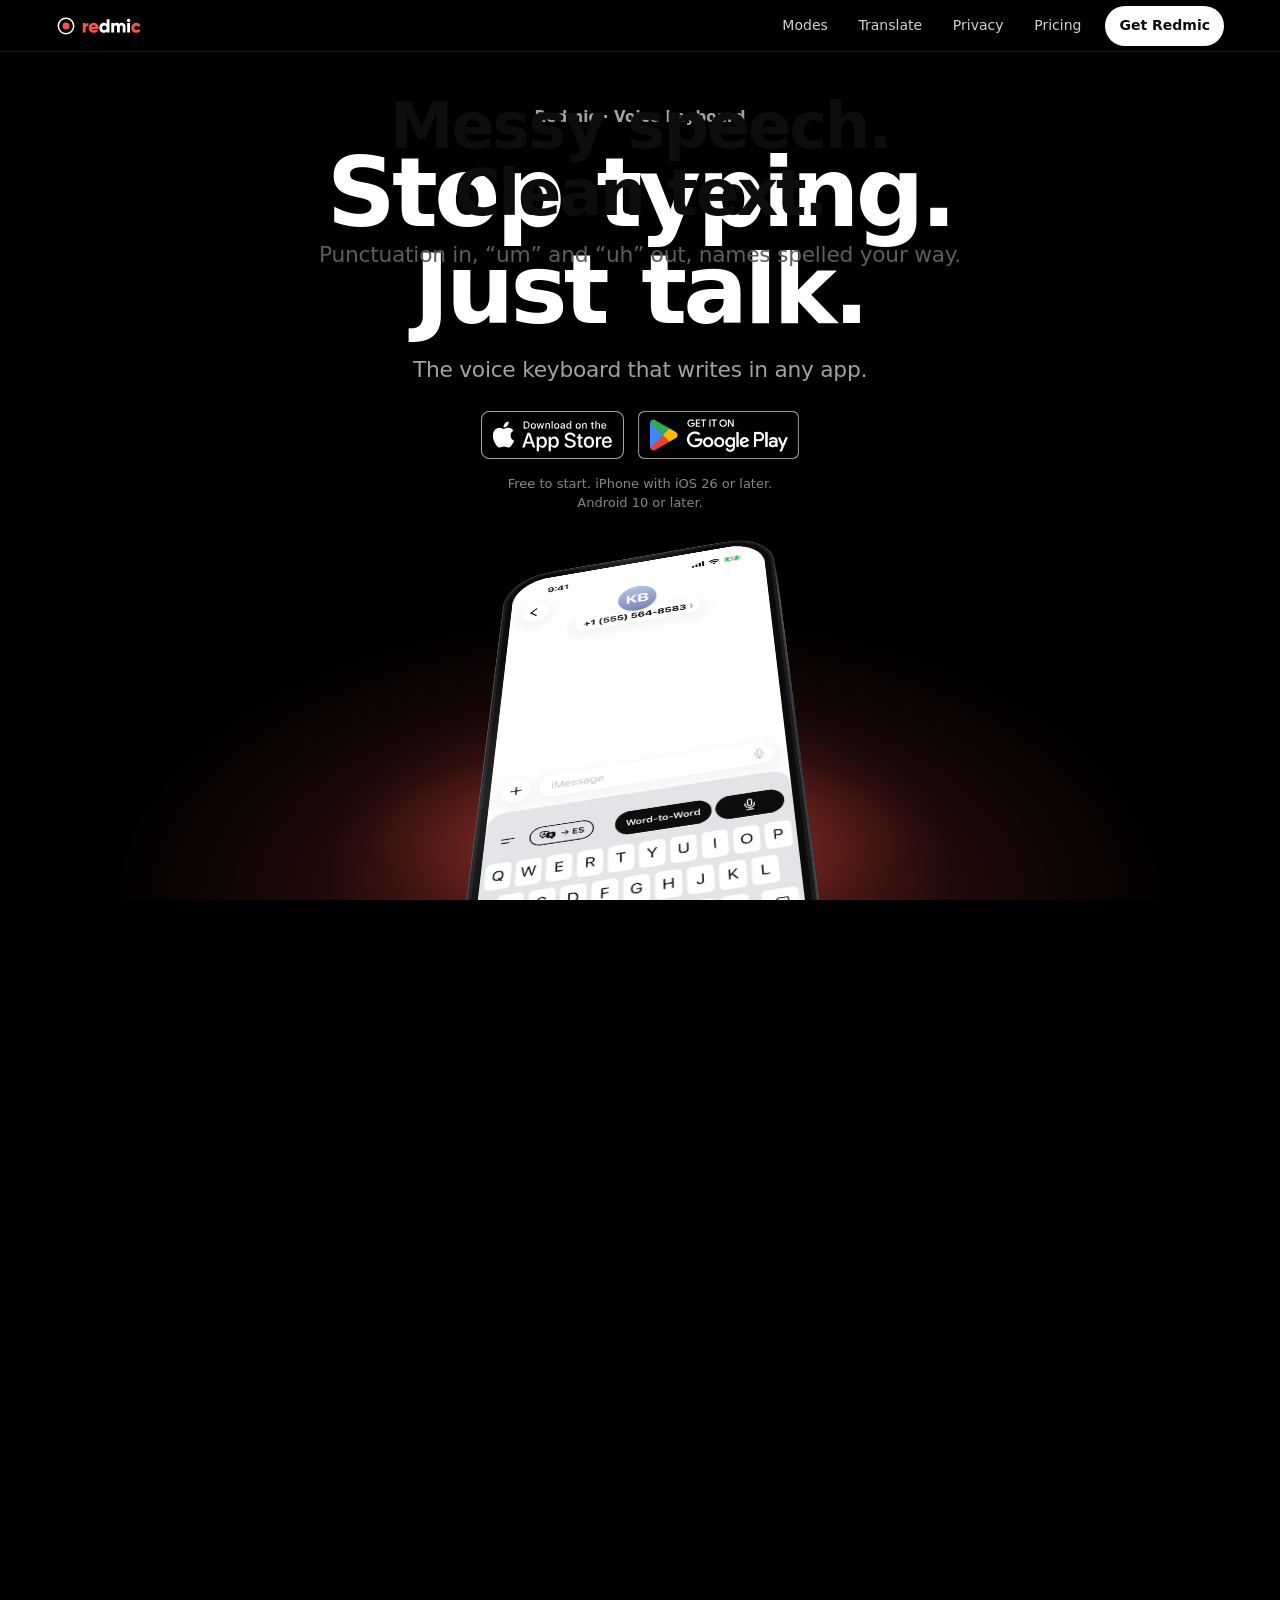
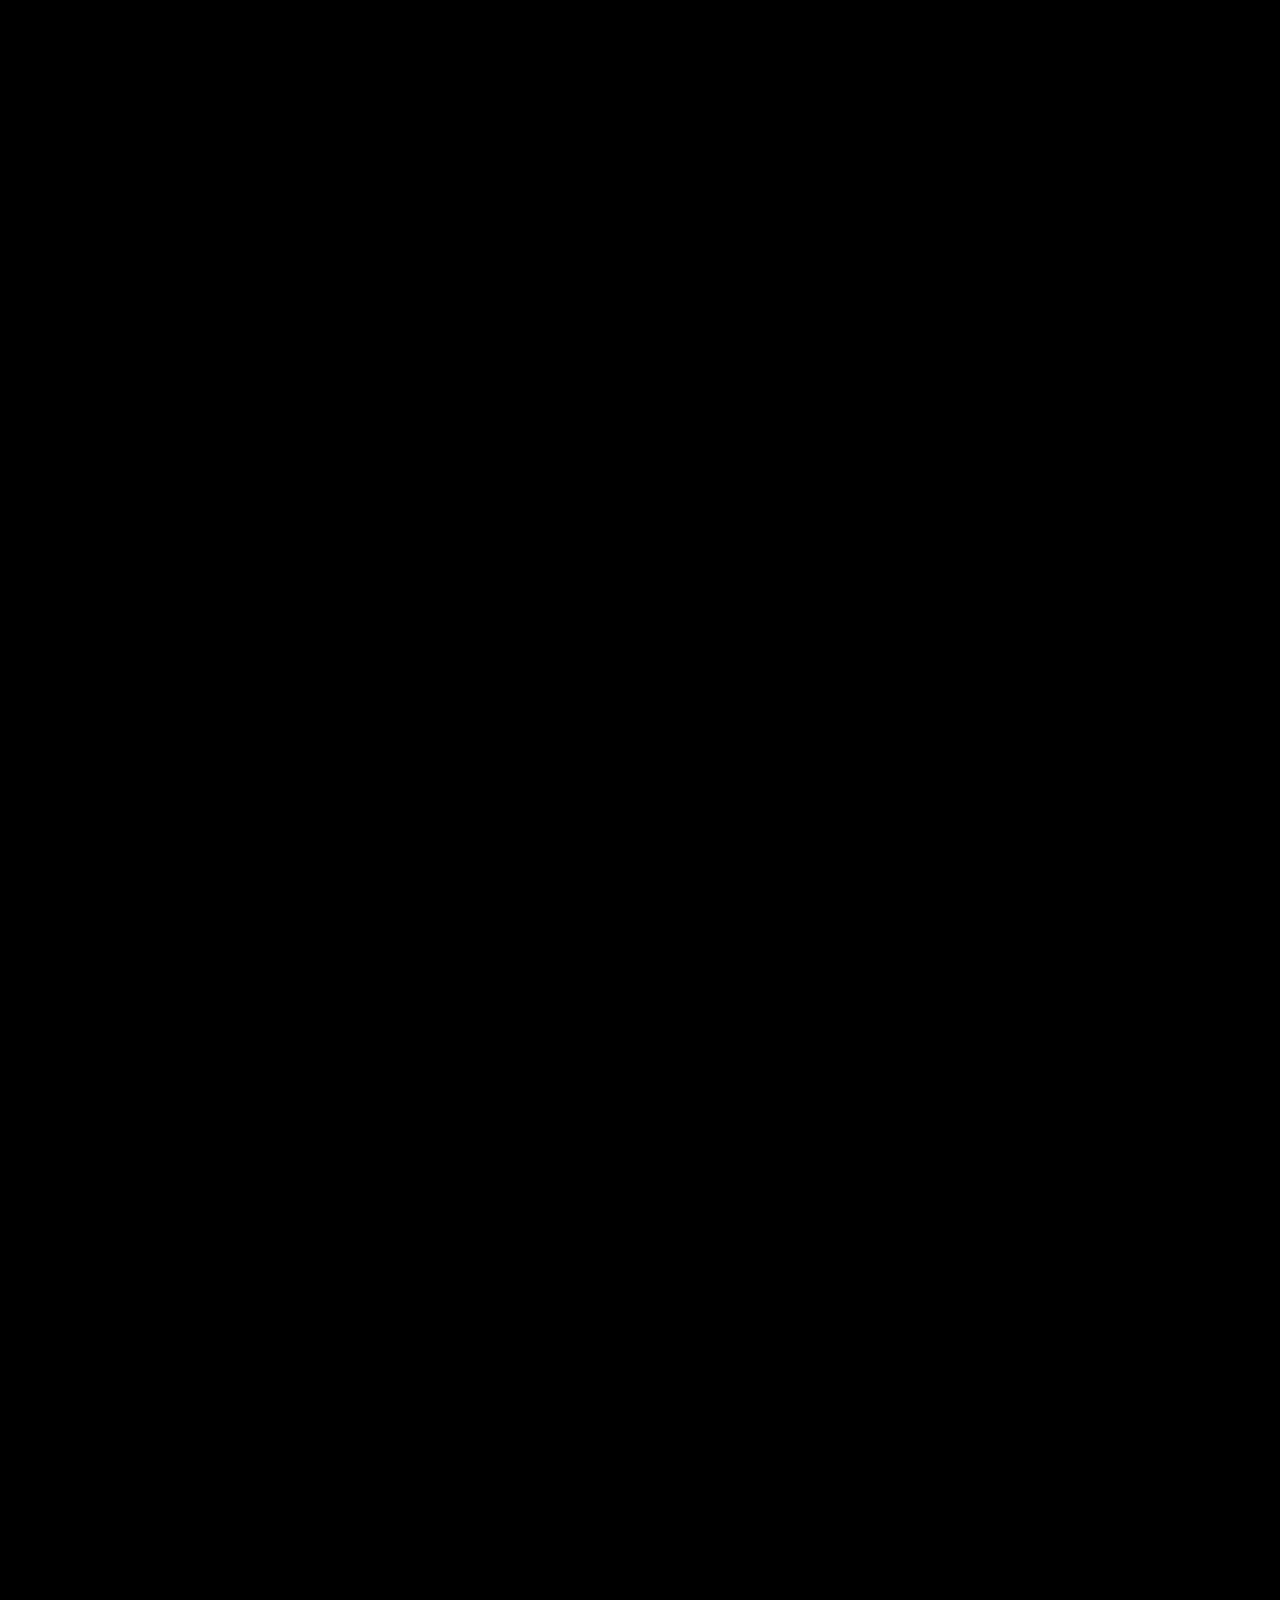
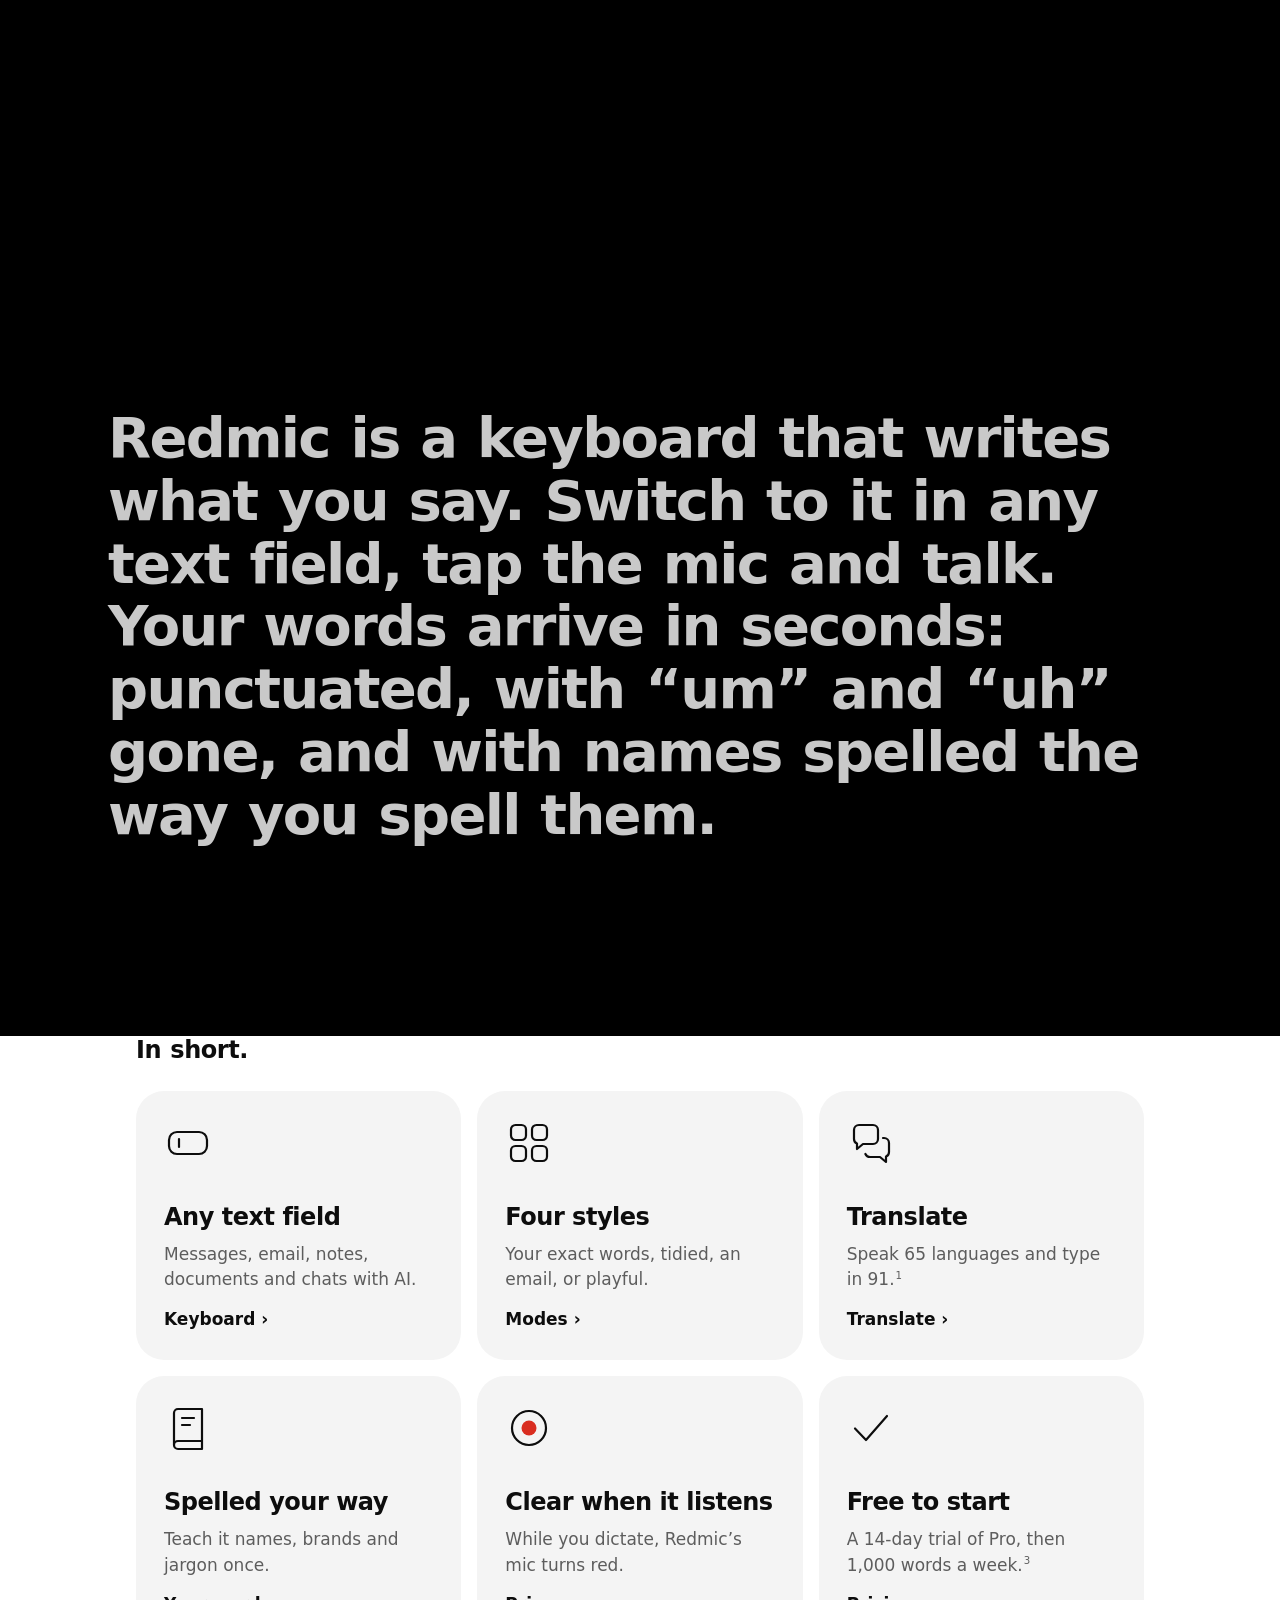
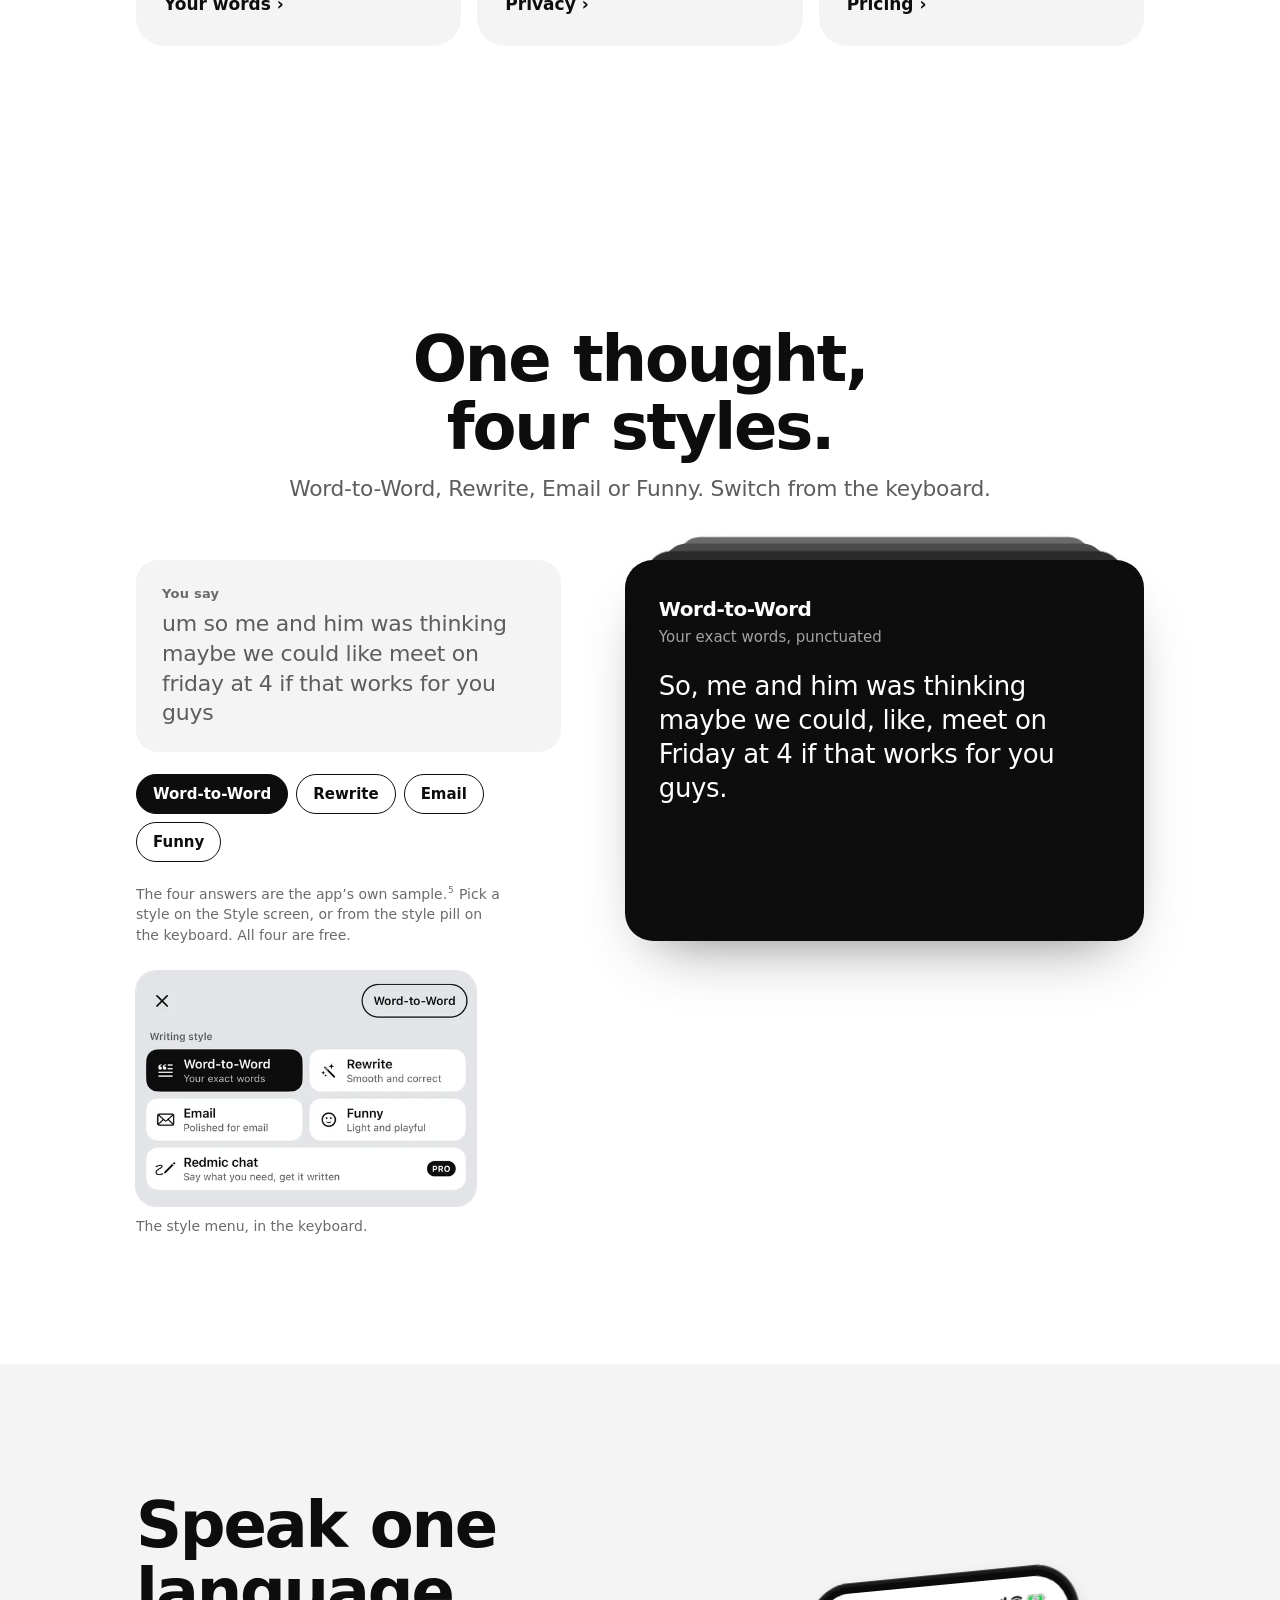
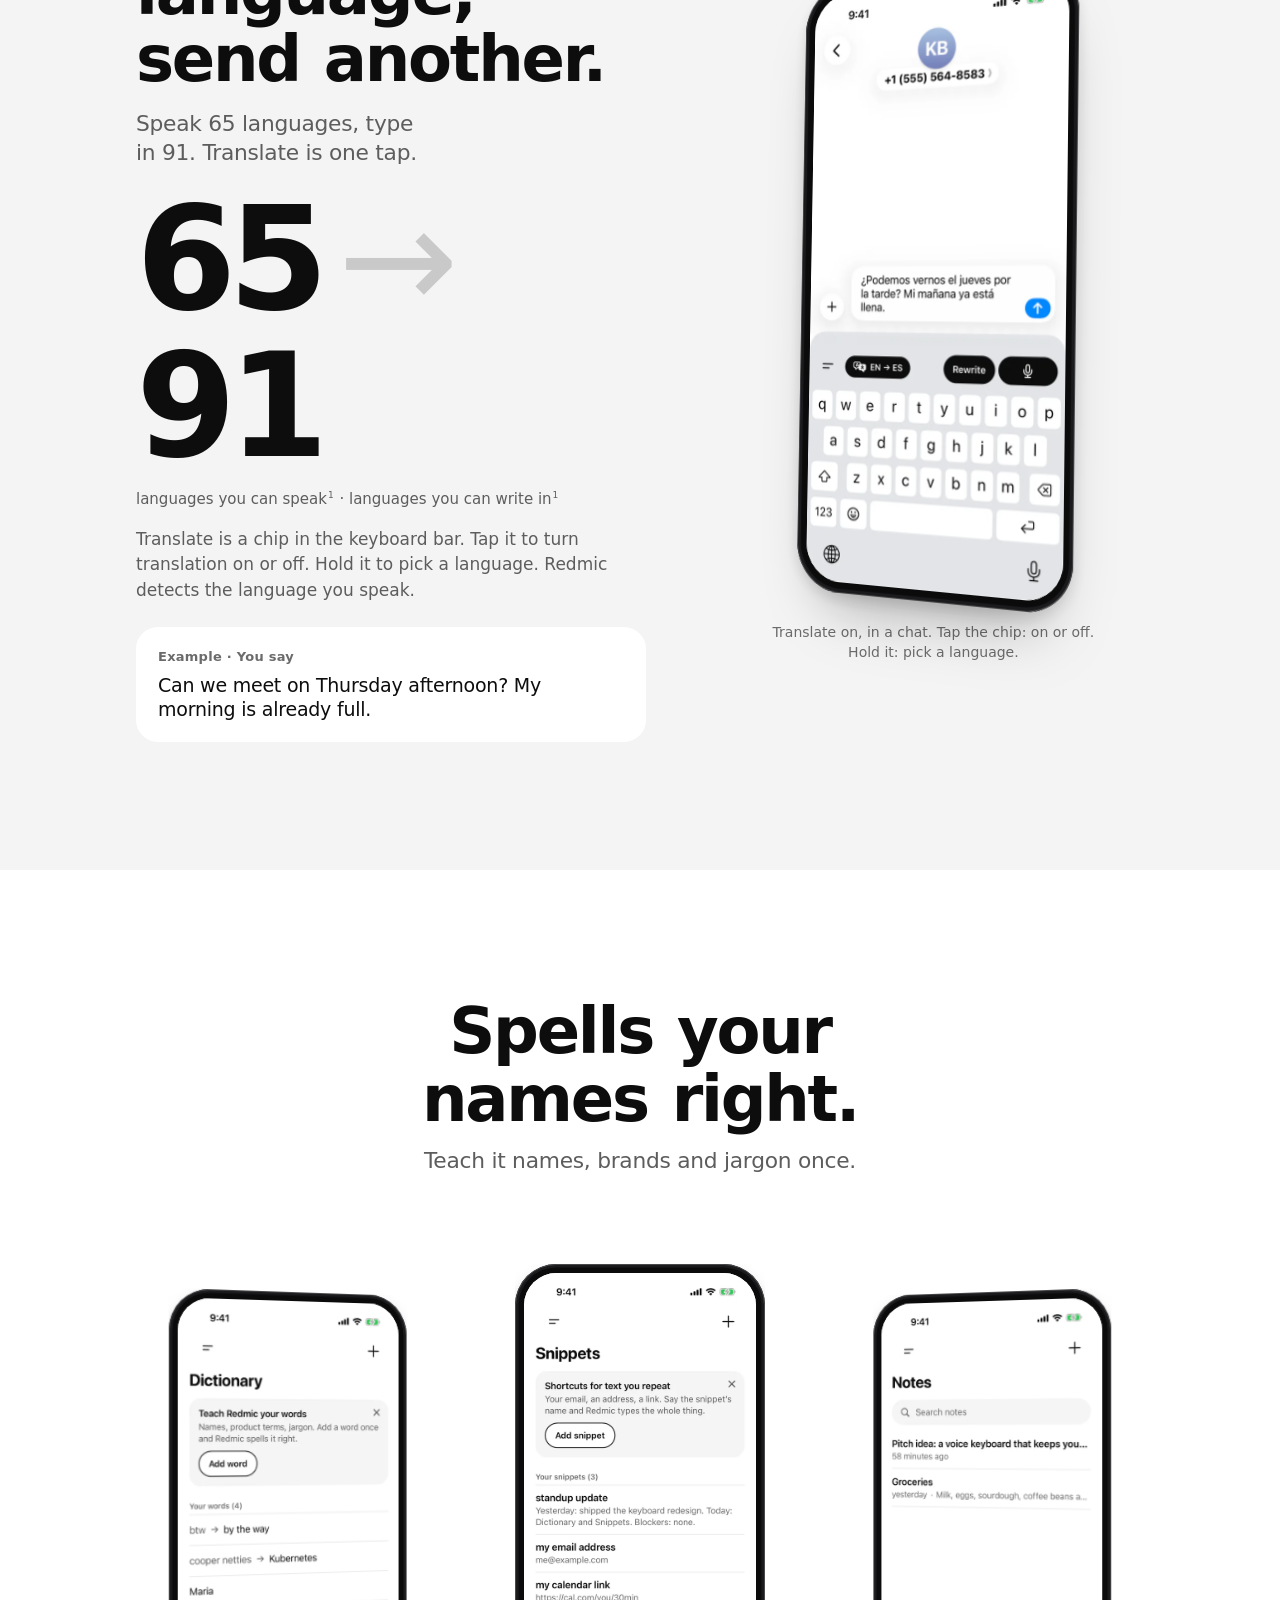
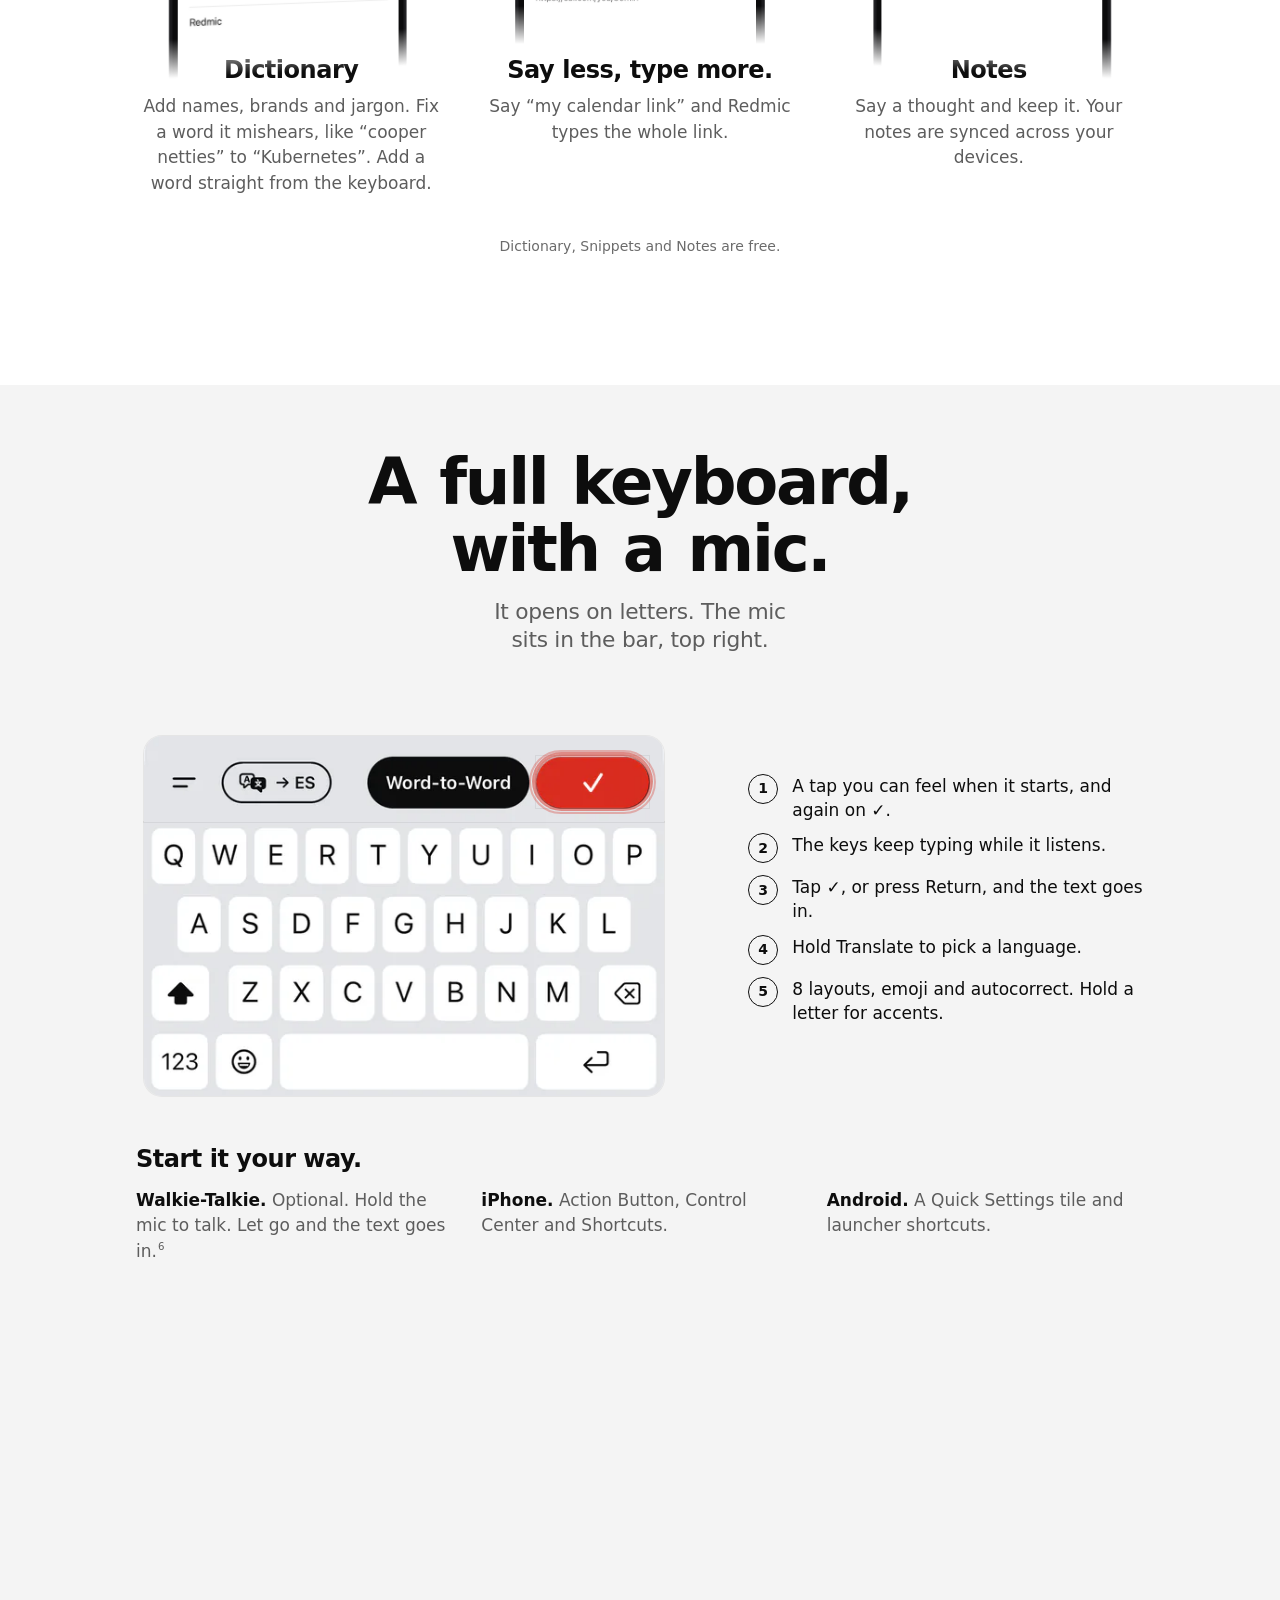
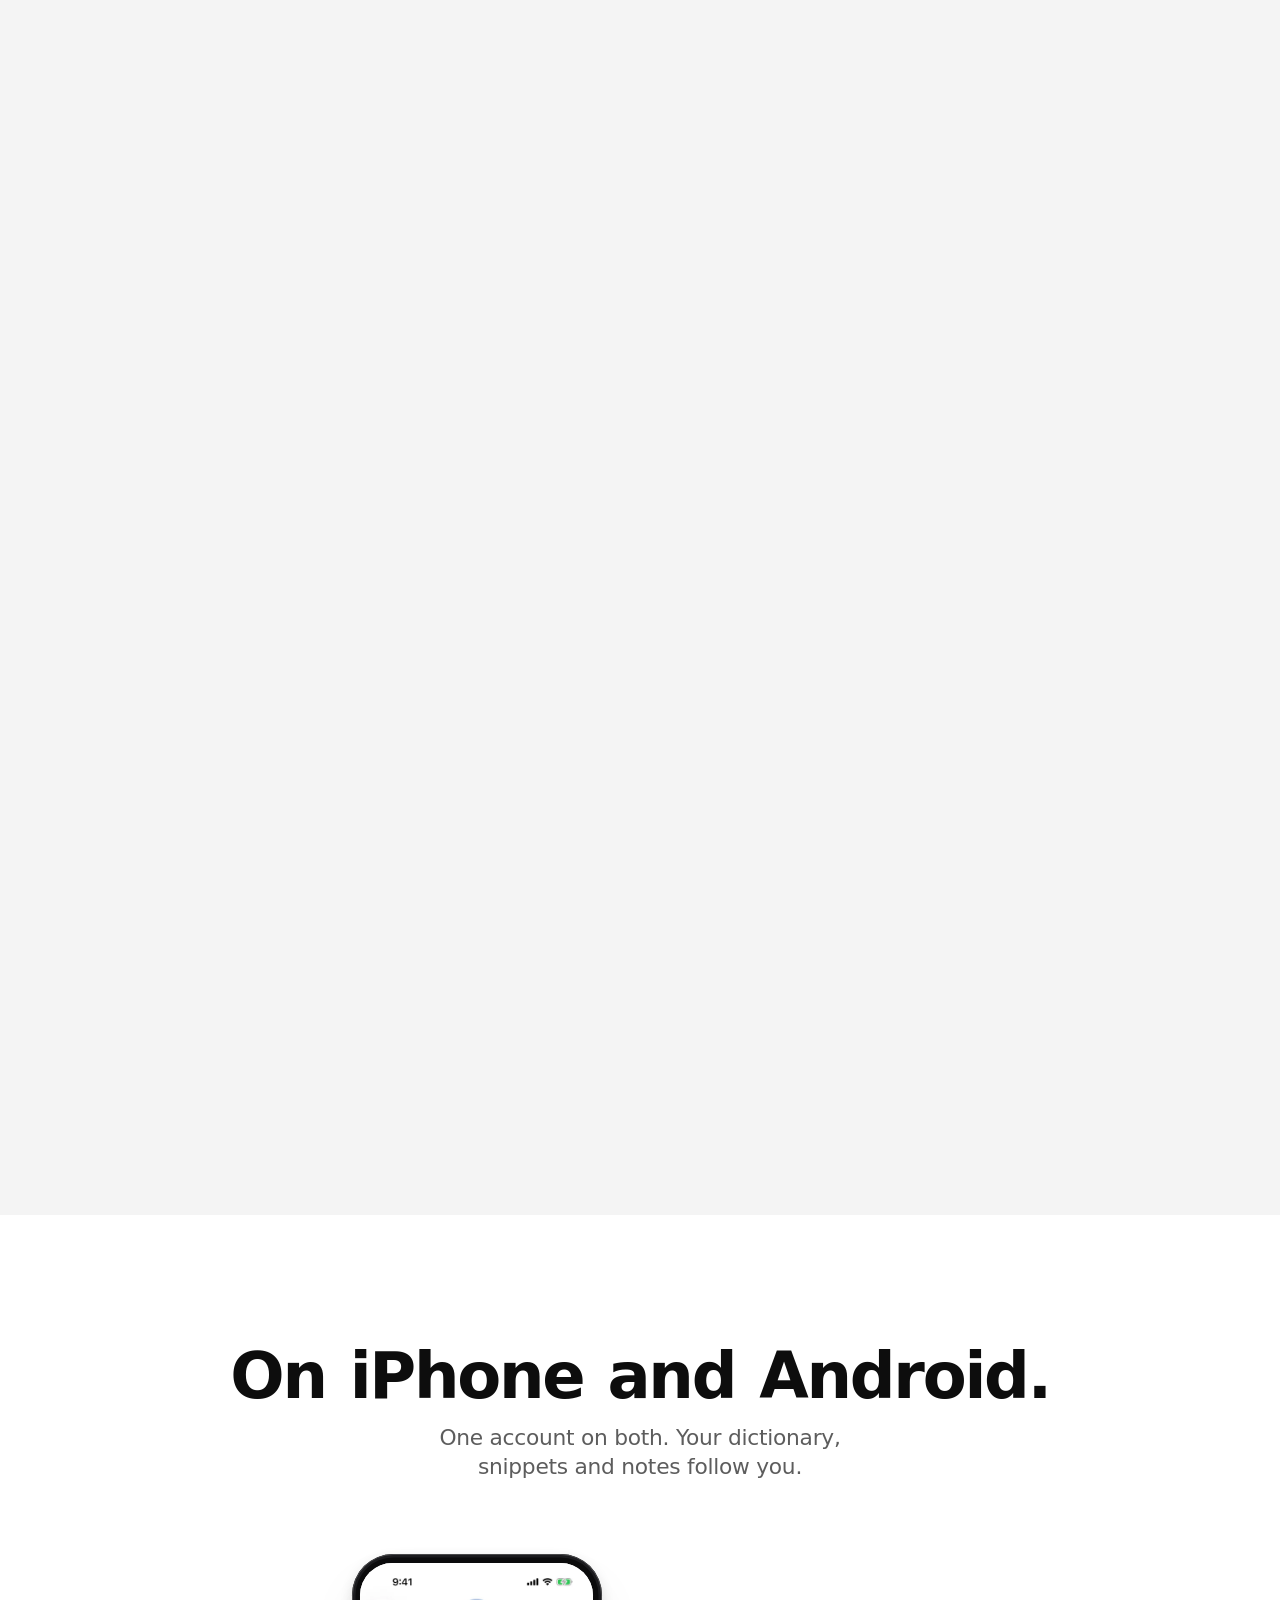
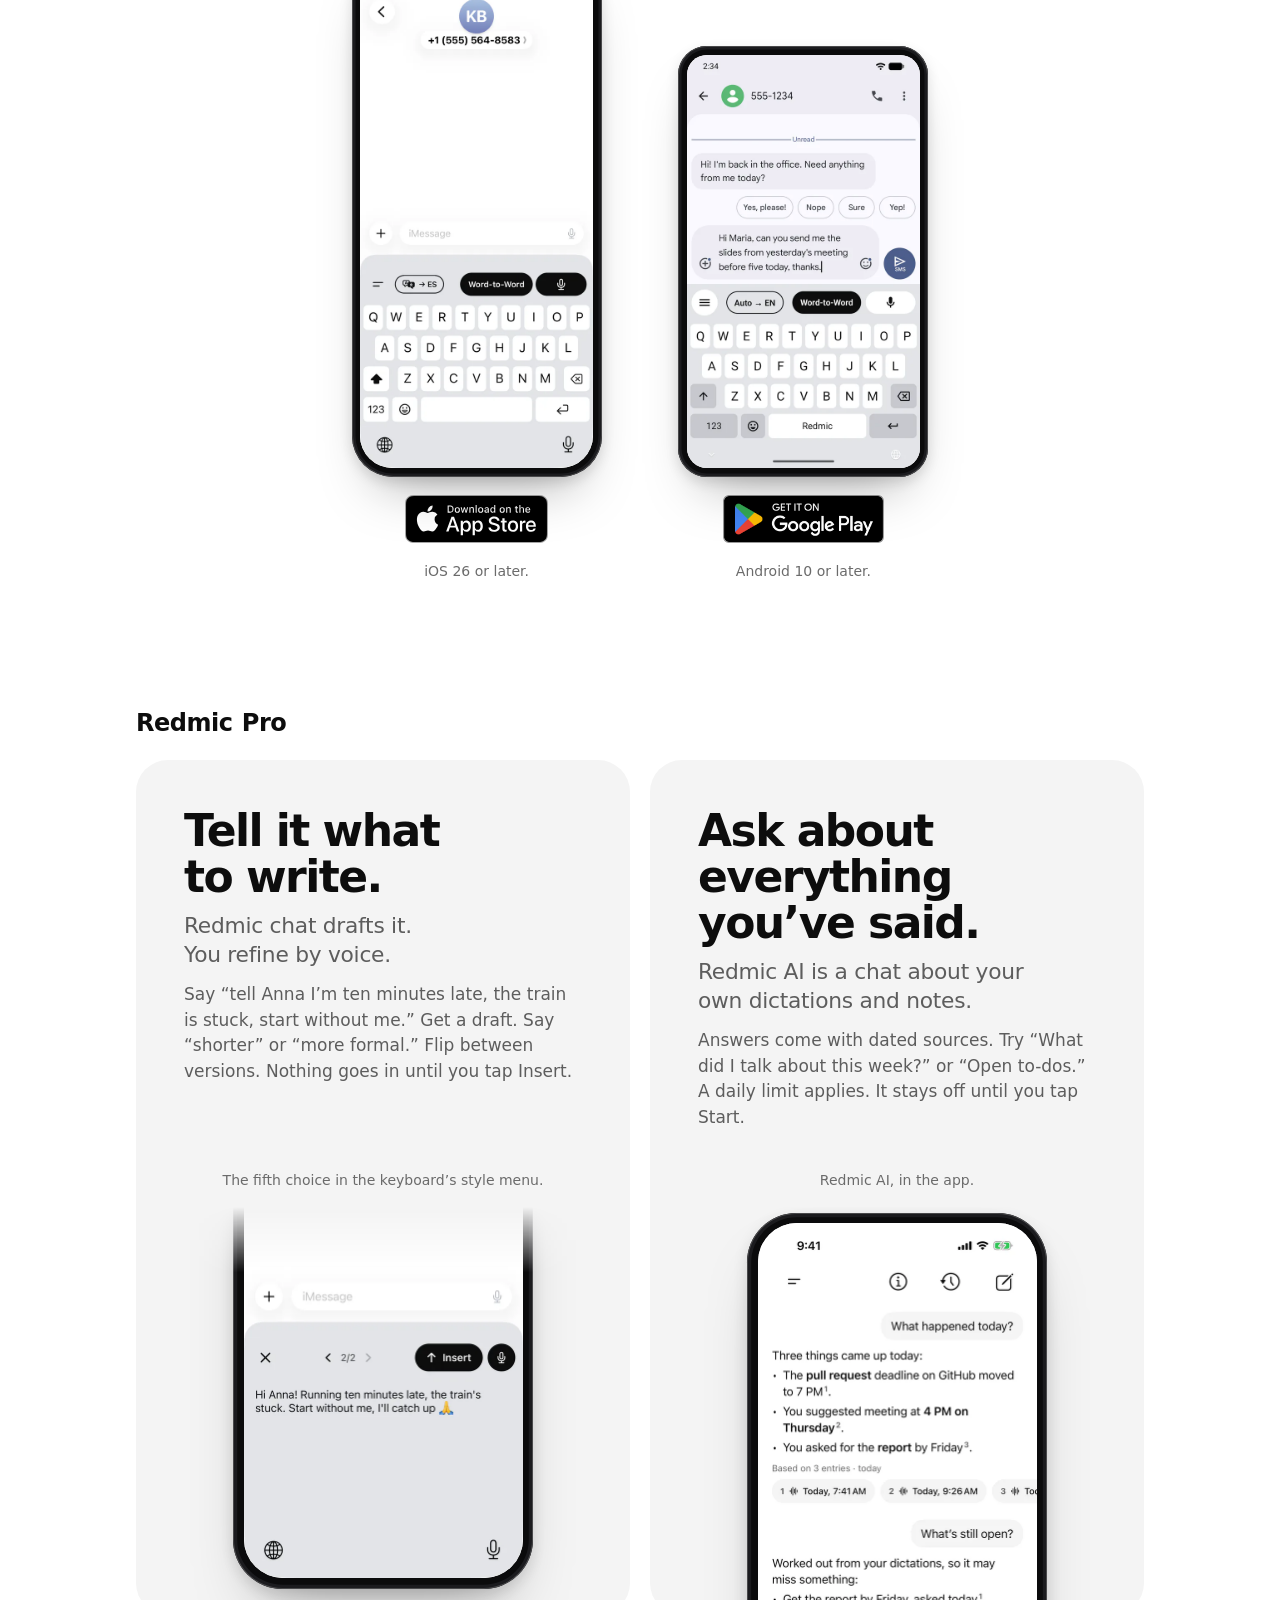
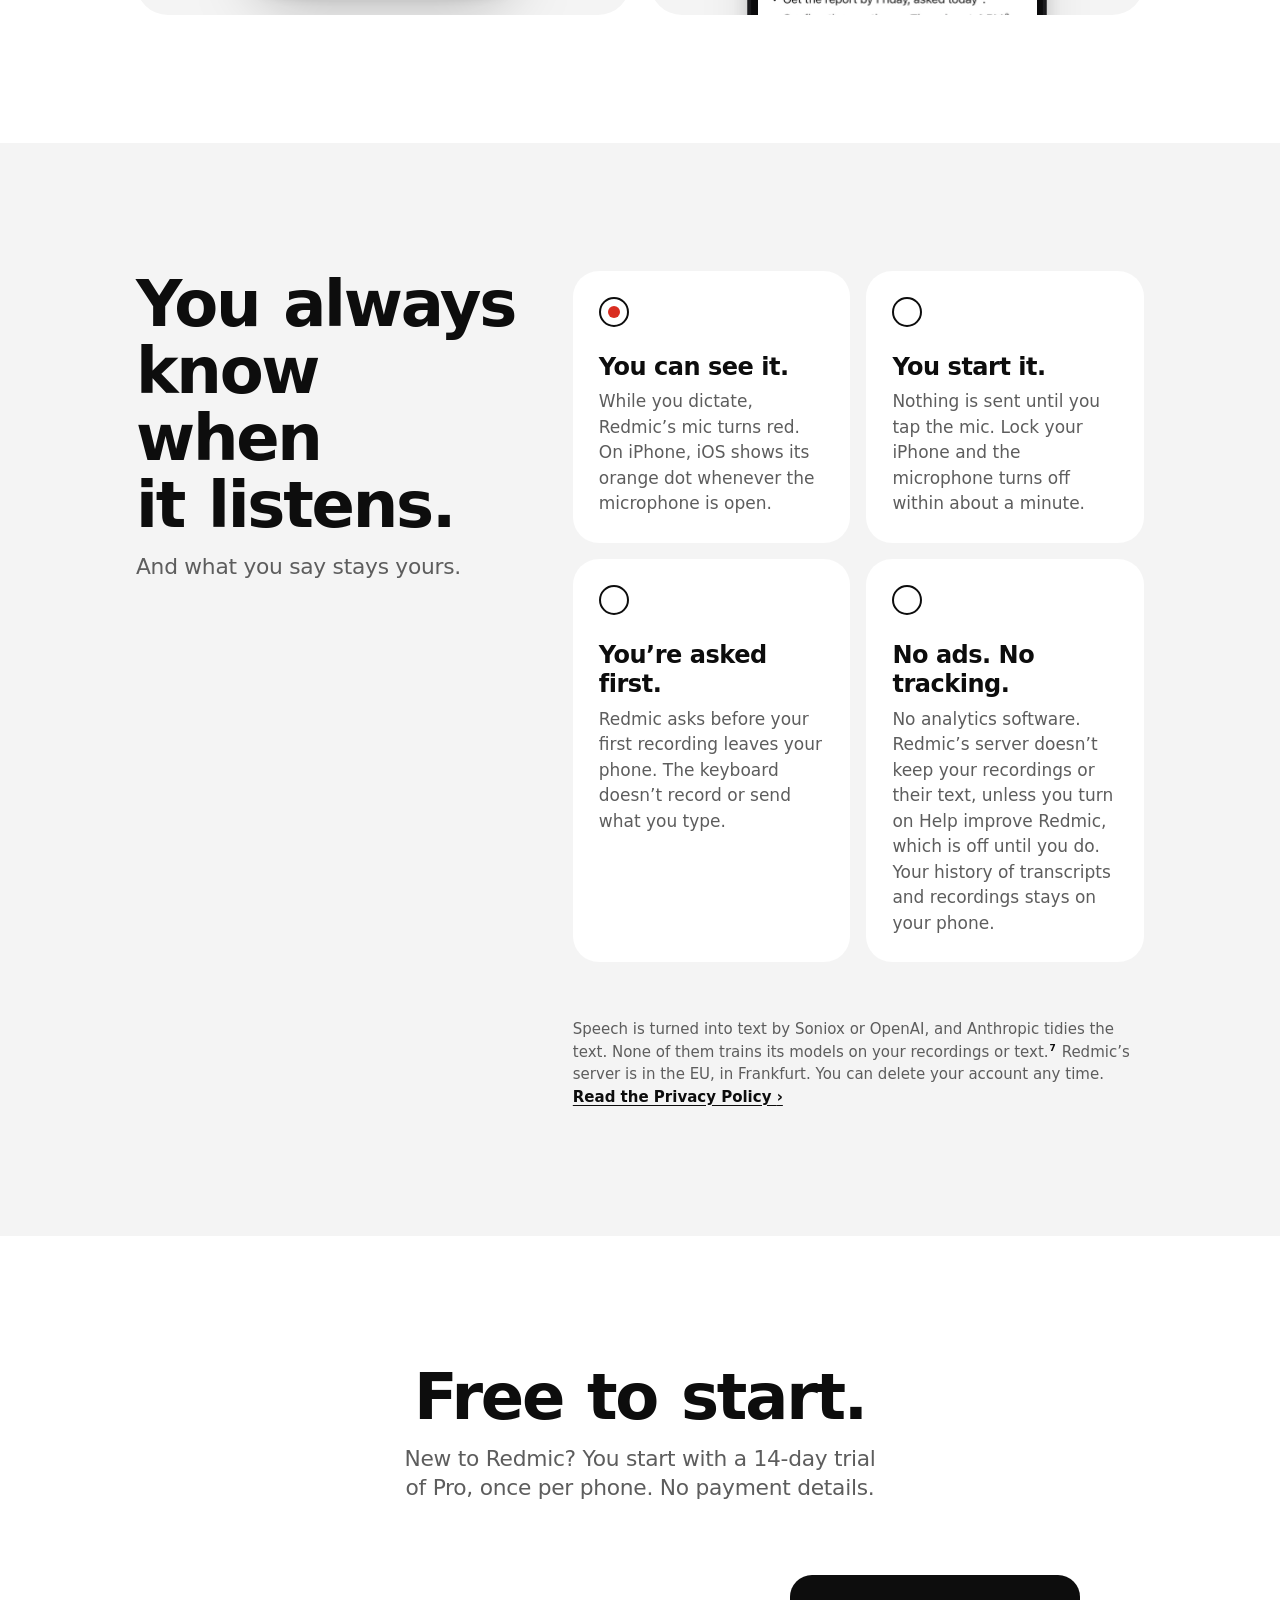
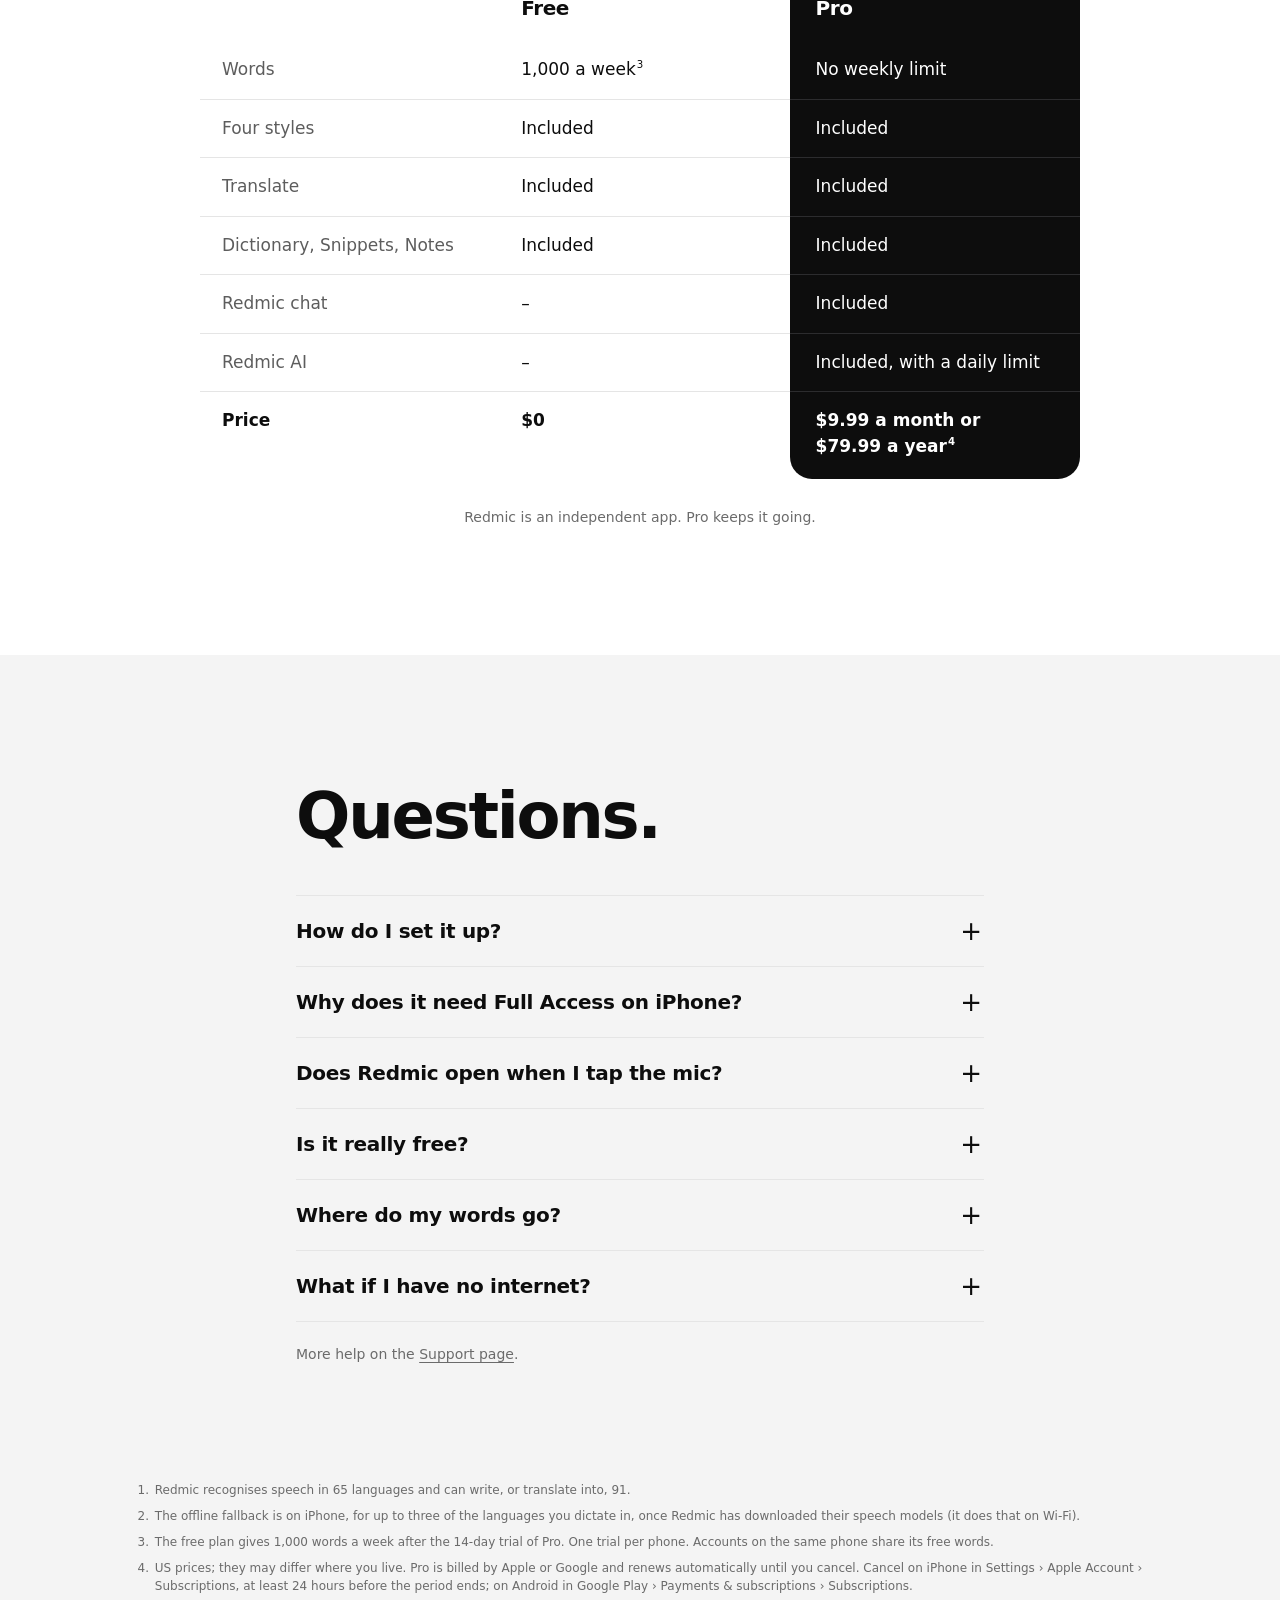
==== commit 68bb7777: "Publish the website from 03bcb48" ====
--- a/index.html
+++ b/index.html
@@ -23,7 +23,7 @@
 <link rel="icon" href="favicon.svg" type="image/svg+xml">
 <link rel="apple-touch-icon" href="apple-touch-icon.png">
 <script>(function(d,c){try{if(!/[?&]plain(?=[&=]|$)/.test(location.search)&&!matchMedia("(prefers-reduced-motion: reduce)").matches&&window.CSS&&CSS.supports("height","100svh")&&CSS.supports("transform-style","preserve-3d")&&!(navigator.connection&&navigator.connection.saveData)&&innerWidth>=340&&innerHeight>=520)c+=" scrub"}catch(e){}d.className=c;addEventListener("load",function(){if(!window.__redmic)d.className=""})})(document.documentElement,"js");</script>
-<link rel="stylesheet" href="home.css?v=131fd54a">
+<link rel="stylesheet" href="home.css?v=4df2a91a">
 <script defer src="home.js?v=67cddb54" fetchpriority="high" onerror="document.documentElement.className=''"></script>
 <link rel="preload" as="image" href="assets/shots/kb-hero-idle-560.webp?v=56d875d2" imagesrcset="assets/shots/kb-hero-idle-560.webp?v=56d875d2 560w, assets/shots/kb-hero-idle-900.webp?v=d7370e88 900w, assets/shots/kb-hero-idle-1206.webp?v=78469387 1206w" imagesizes="(max-width: 600px) 65vw, 410px" fetchpriority="high">
 
--- a/home.css
+++ b/home.css
@@ -610,6 +610,12 @@
 .trio { display: grid; gap: clamp(48px, 8vw, 72px) clamp(24px, 3vw, 40px); margin-bottom: 40px; }
 .trio__item { display: grid; justify-items: center; align-content: start; gap: 10px; text-align: center; }
 .trio__item .phone { --pw: min(62vw, 250px); margin-bottom: 18px; }
+/* Only as much of each phone as its screen has to show; the empty glass below fades out. */
+.trio__item .phone {
+  height: calc(var(--pw) * 1.52); overflow: hidden;
+  -webkit-mask-image: linear-gradient(#000 90%, transparent); mask-image: linear-gradient(#000 90%, transparent);
+}
+.trio__item .phone__front { inset: 0 0 auto 0; height: var(--ph); }
 .trio__item p { max-width: 20em; color: var(--second); }
 @media (min-width: 760px) {
   .trio { grid-template-columns: repeat(3, minmax(0, 1fr)); }
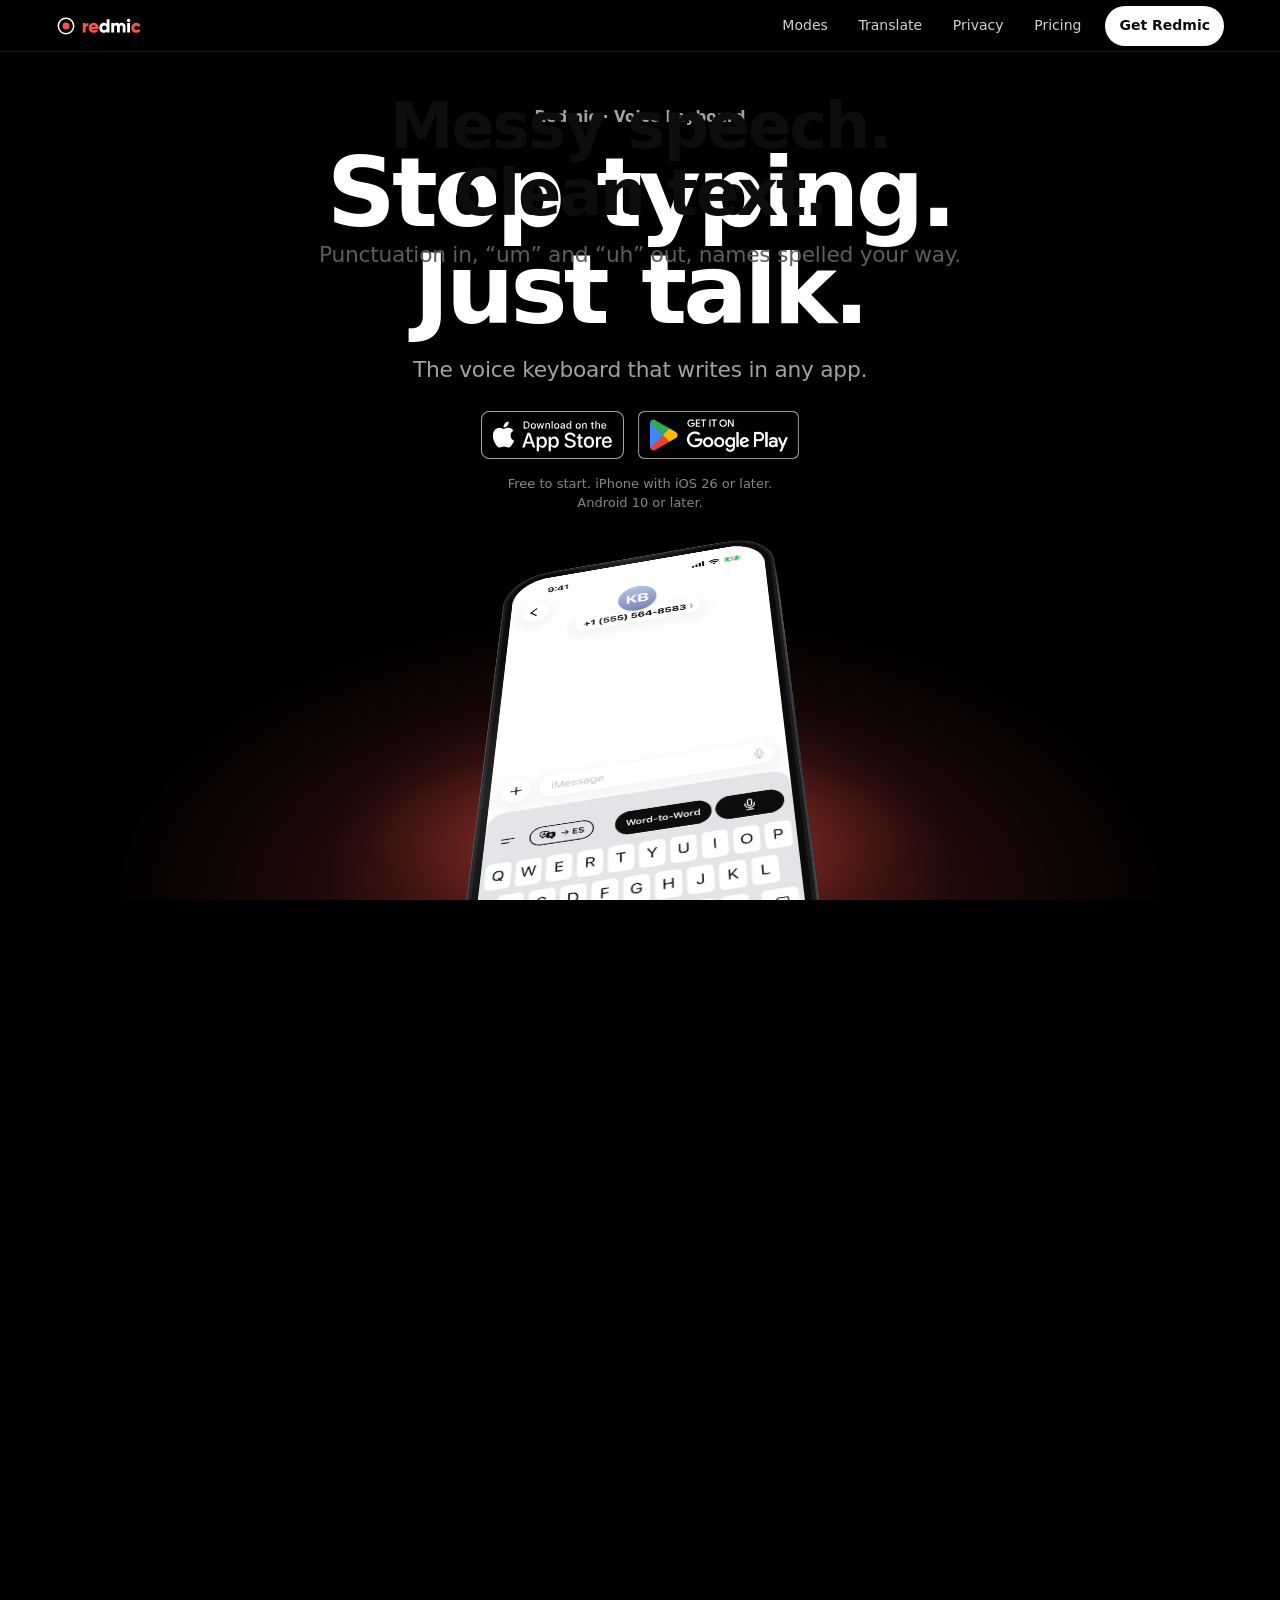
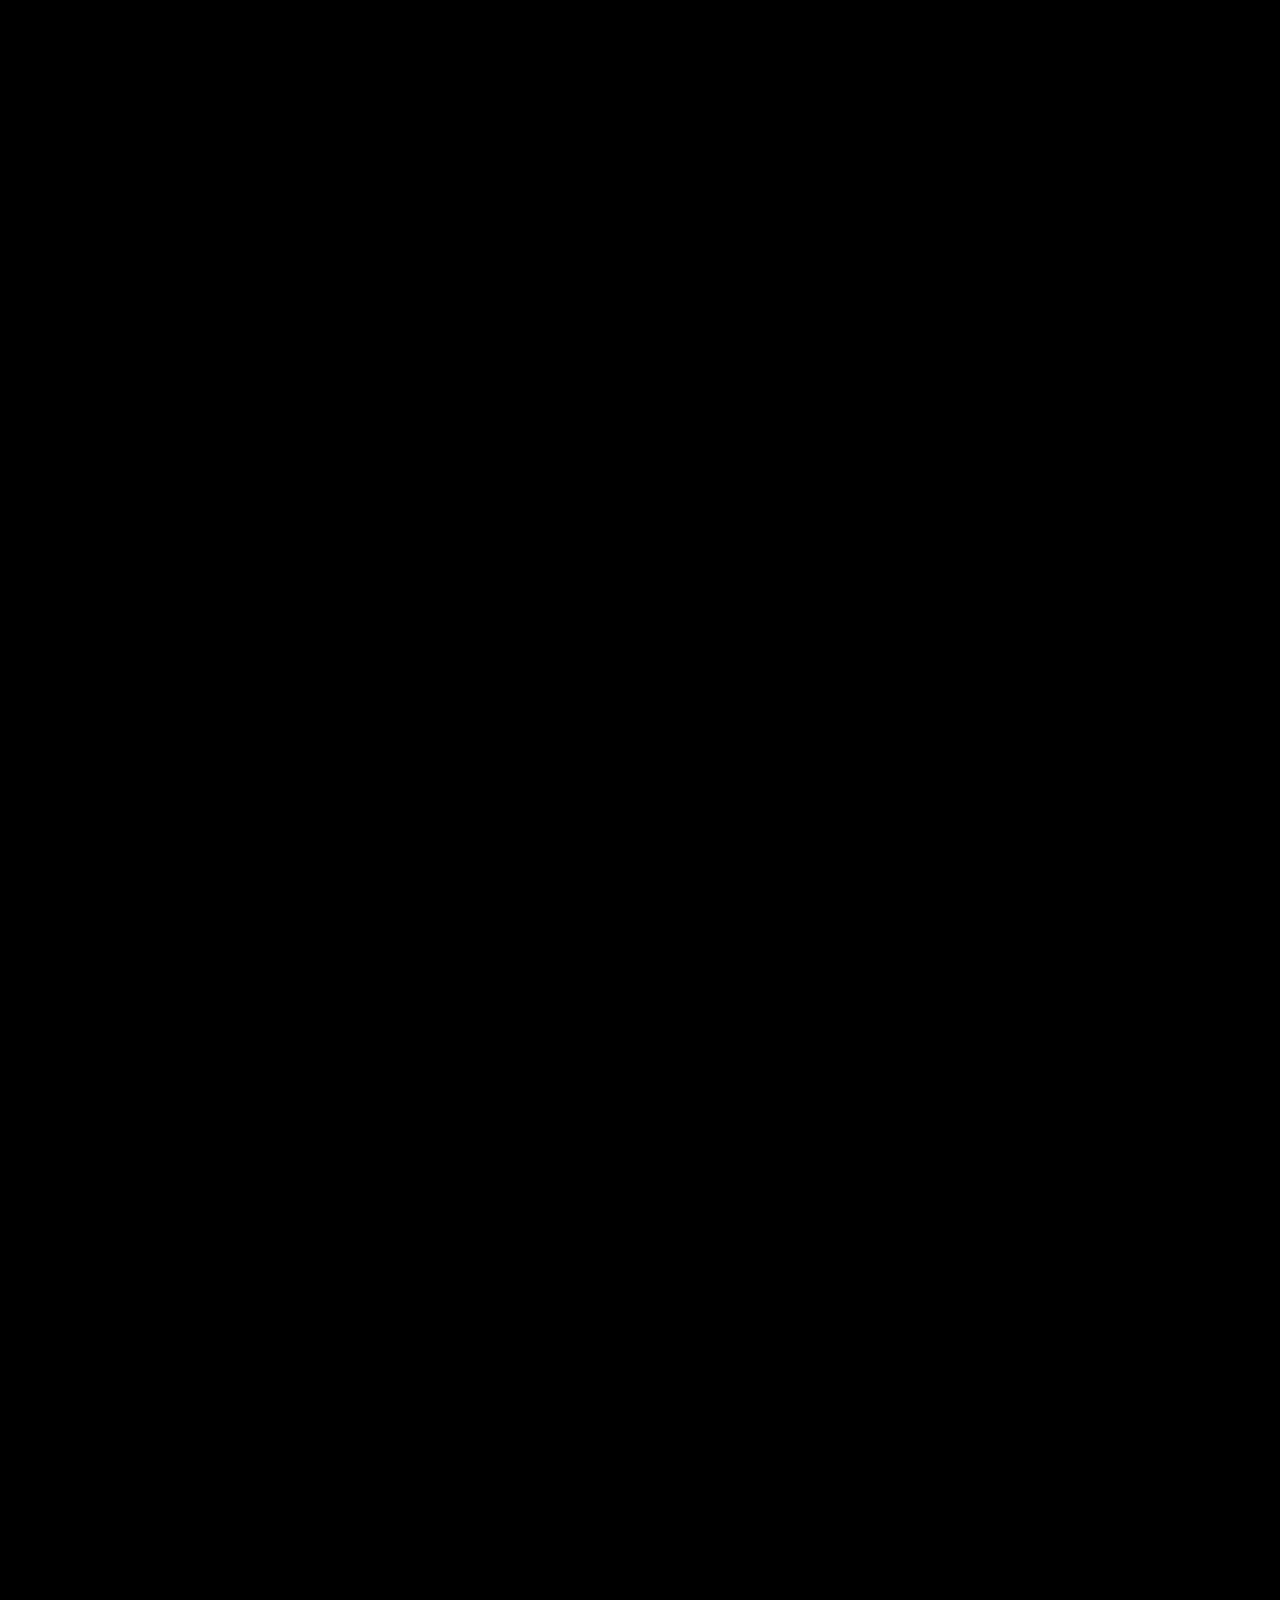
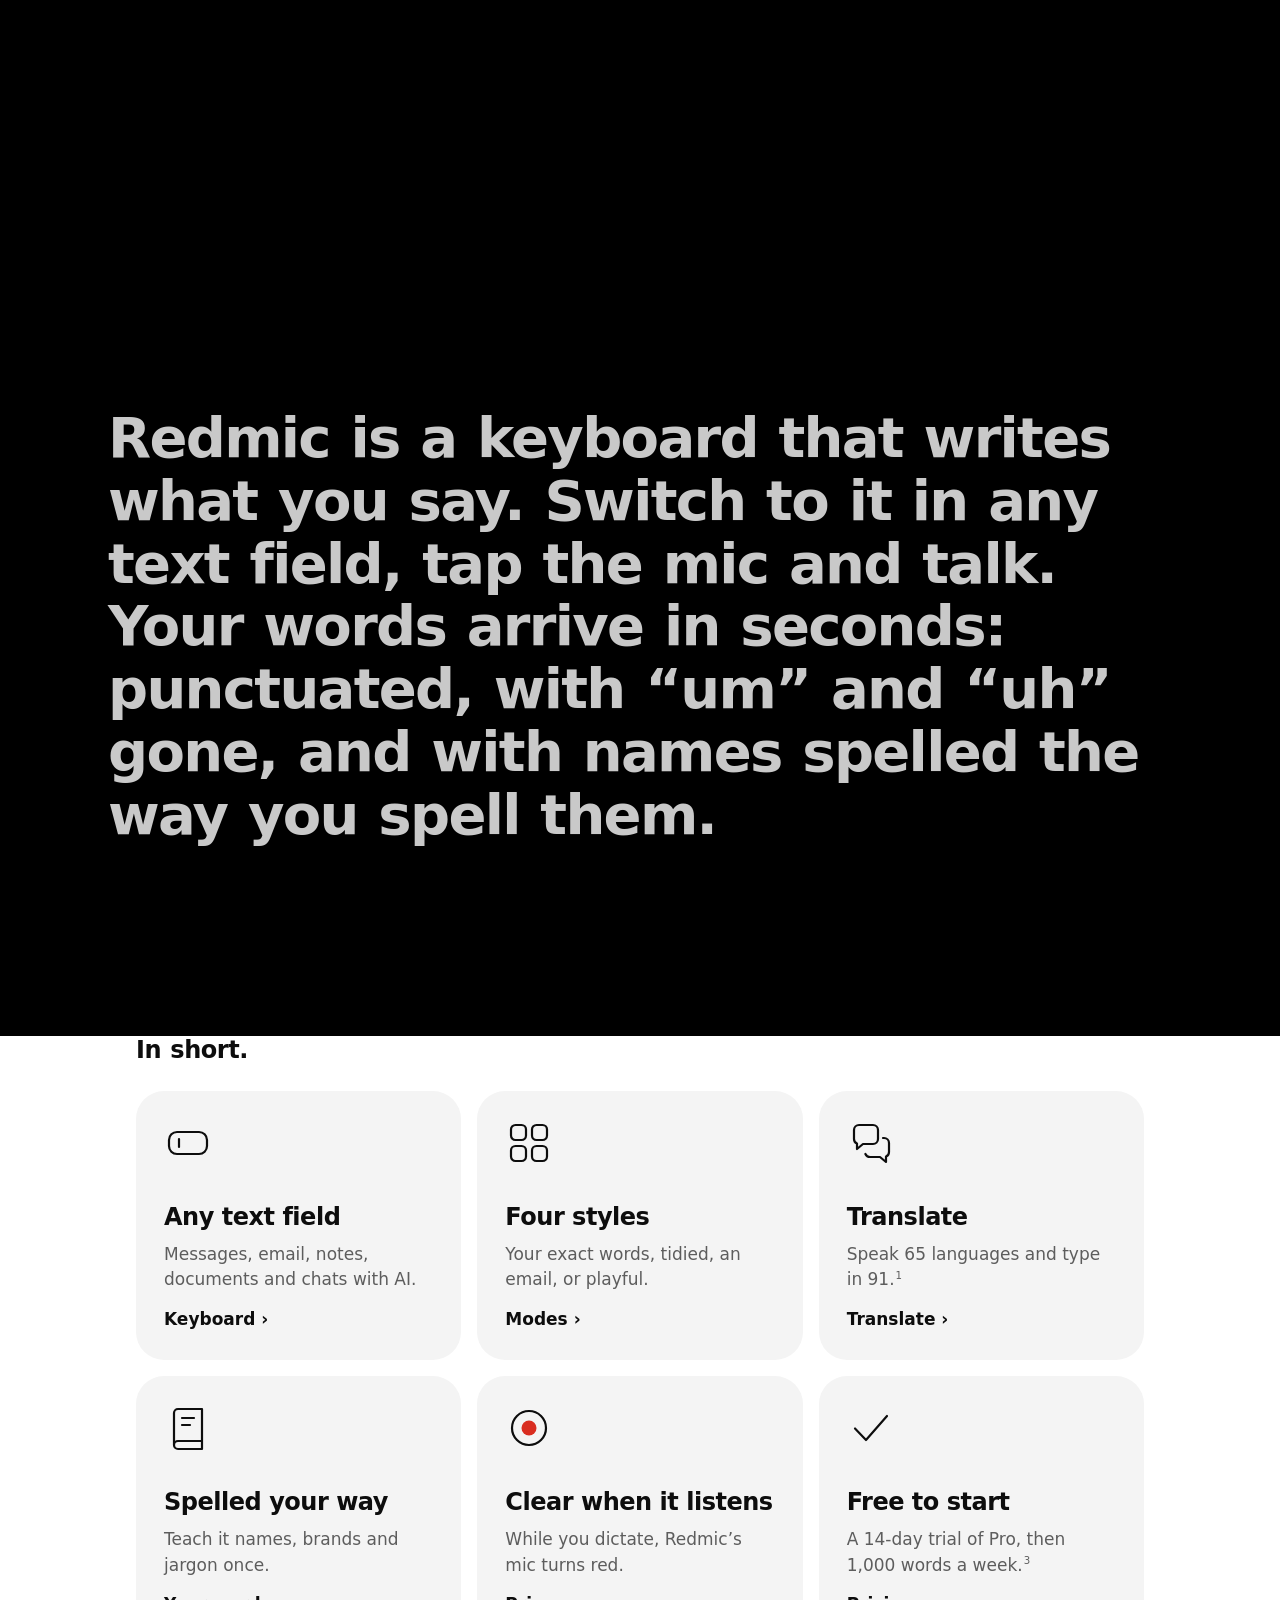
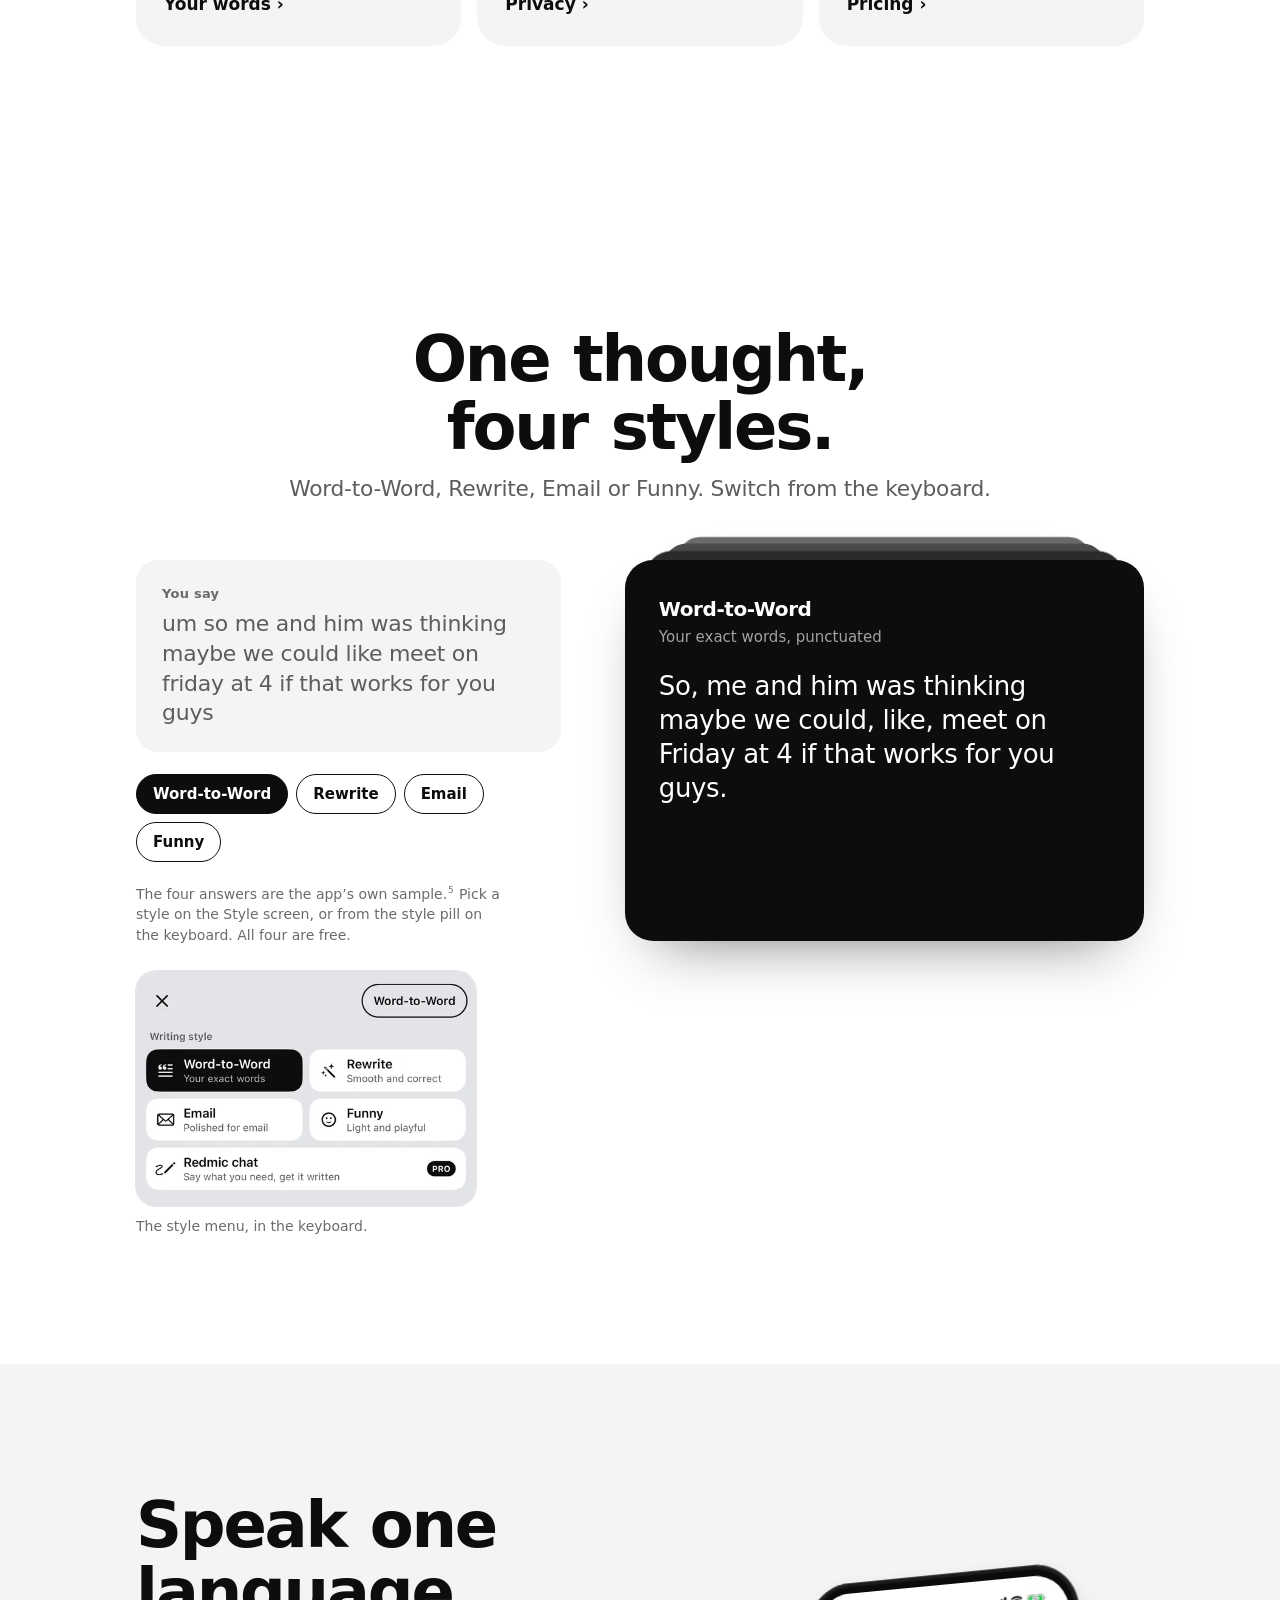
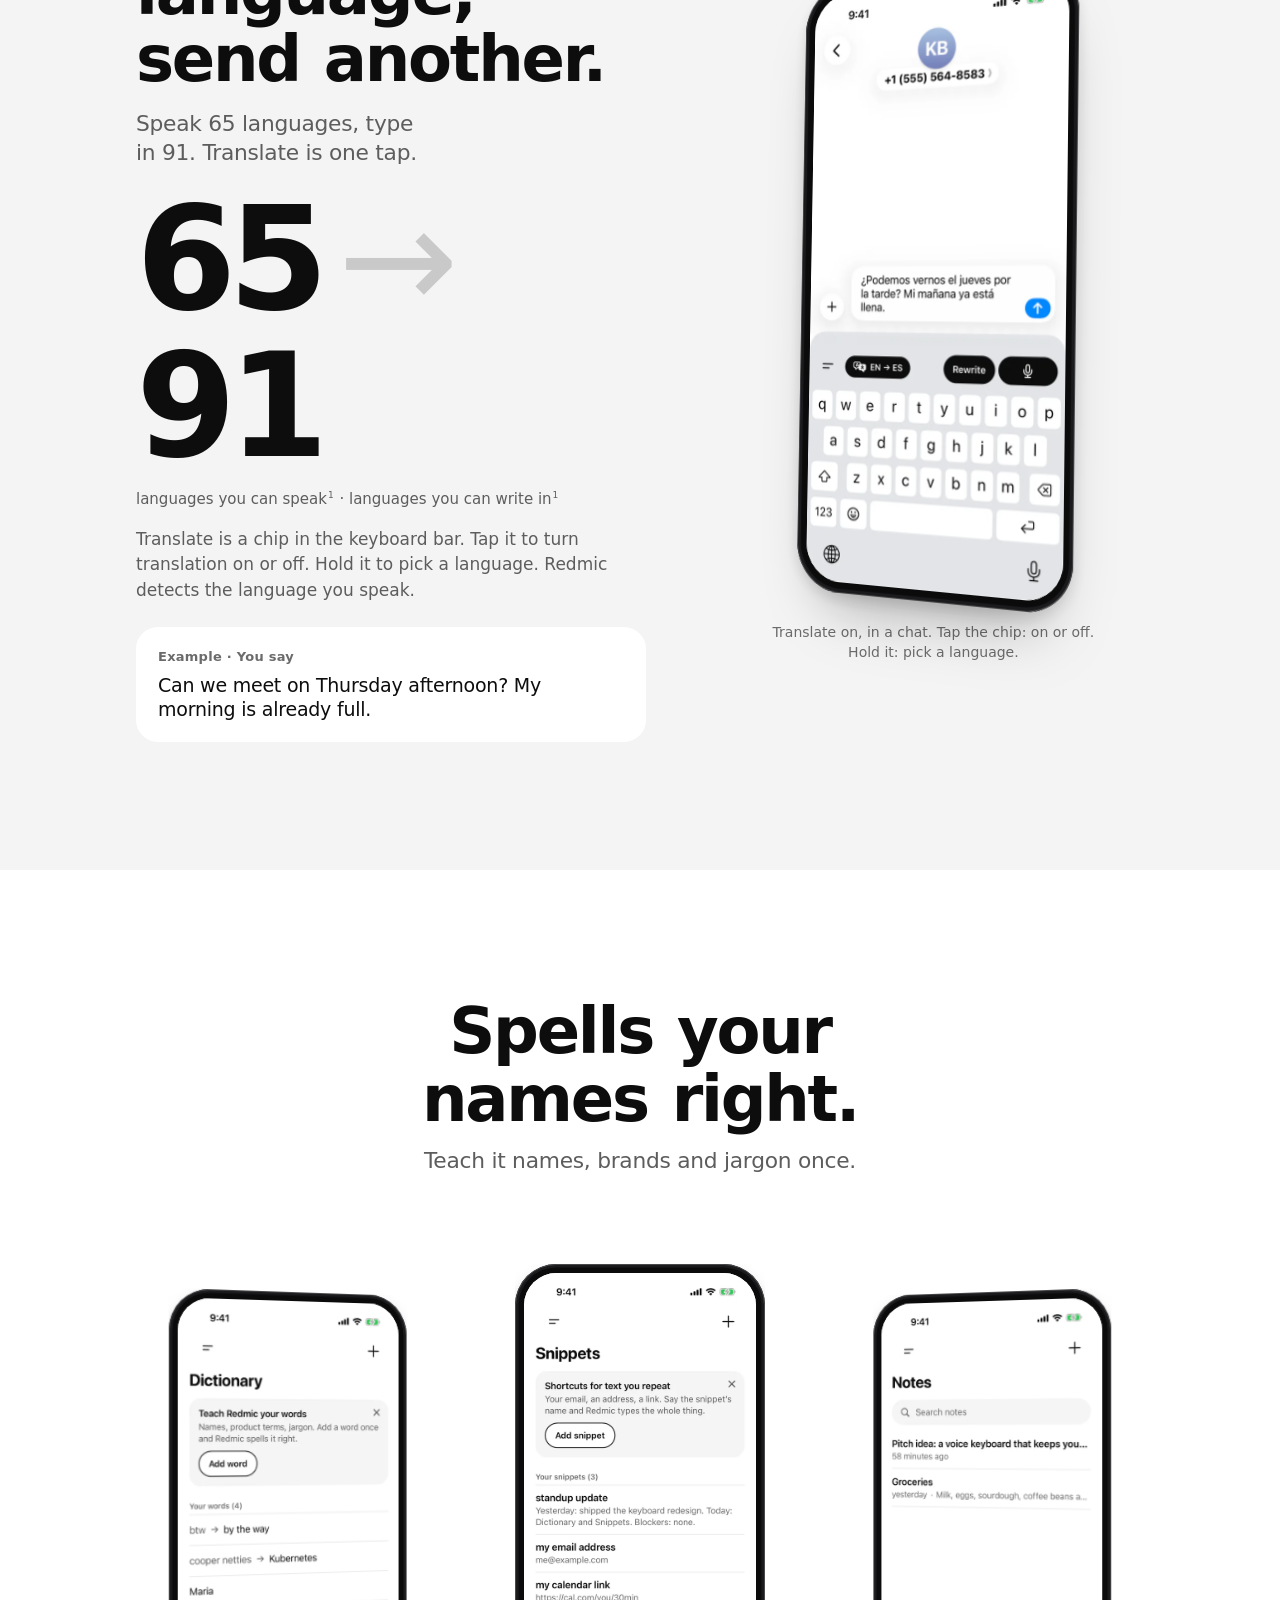
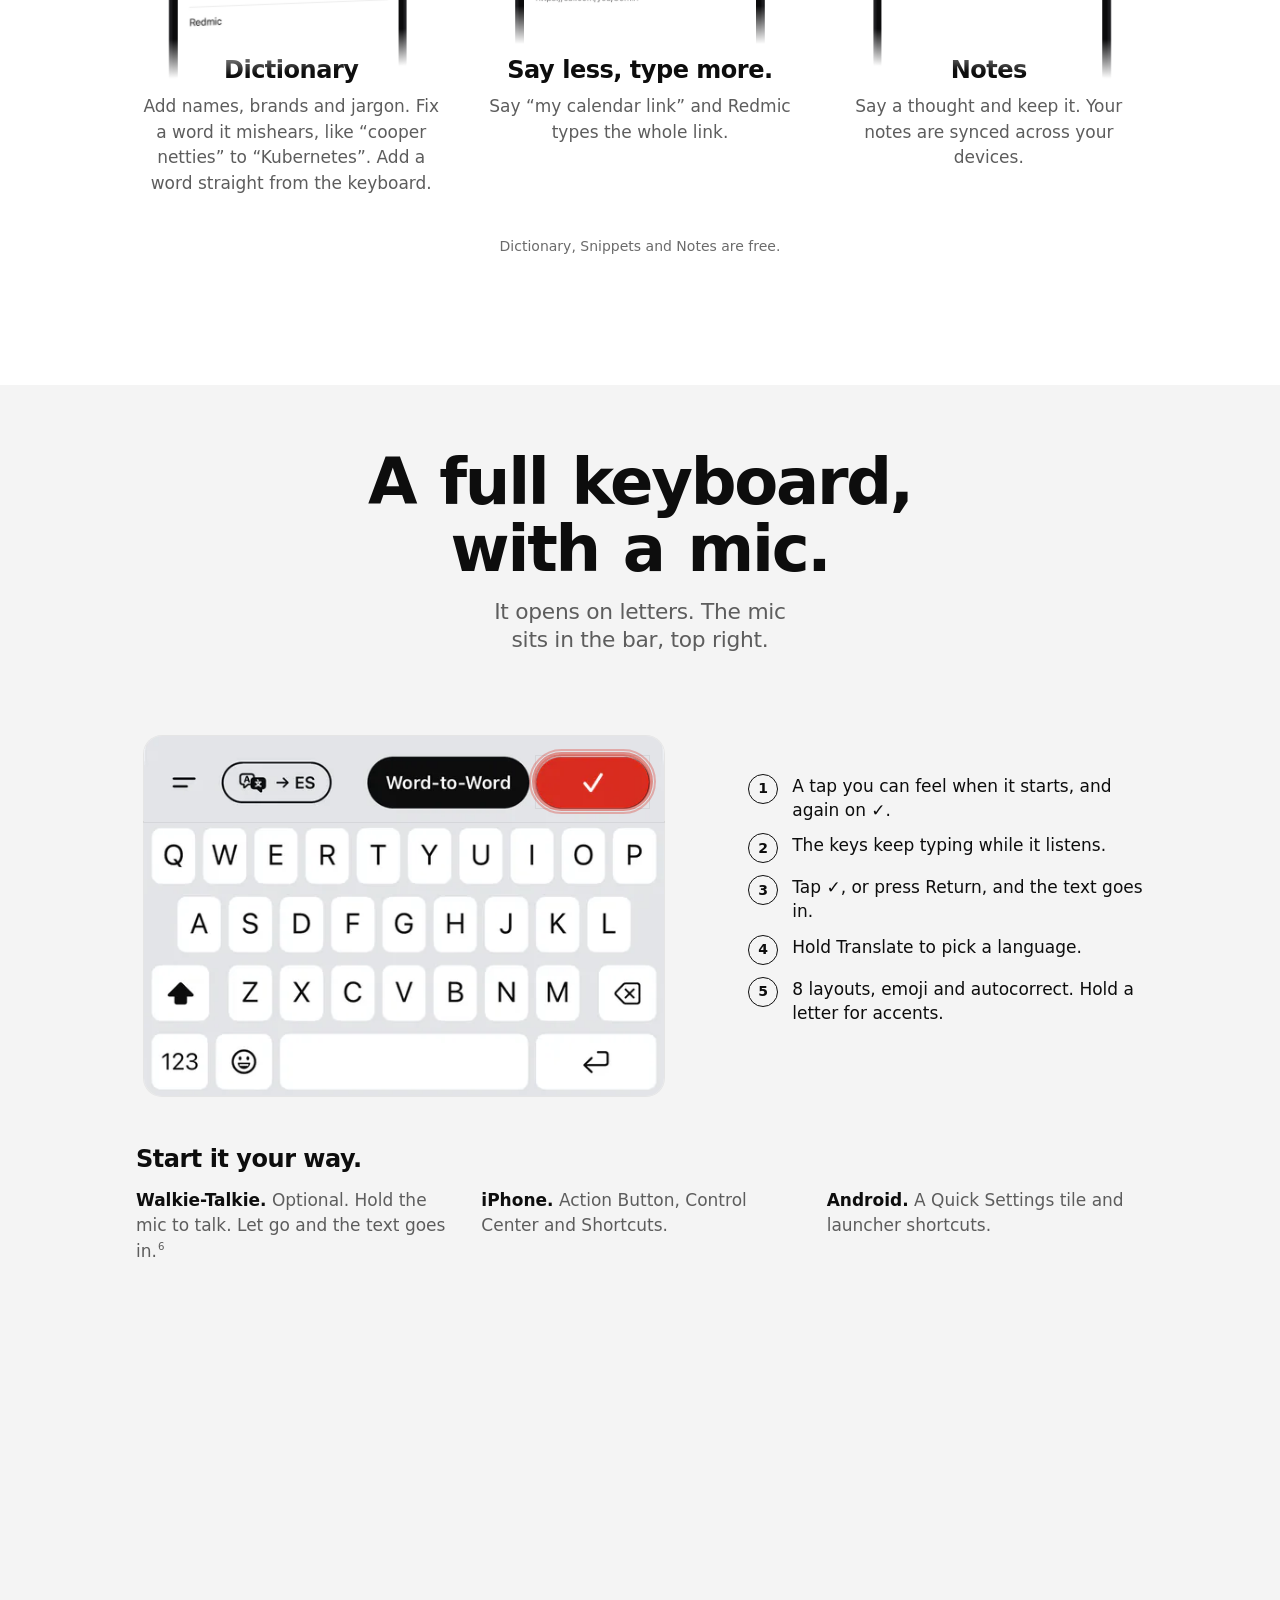
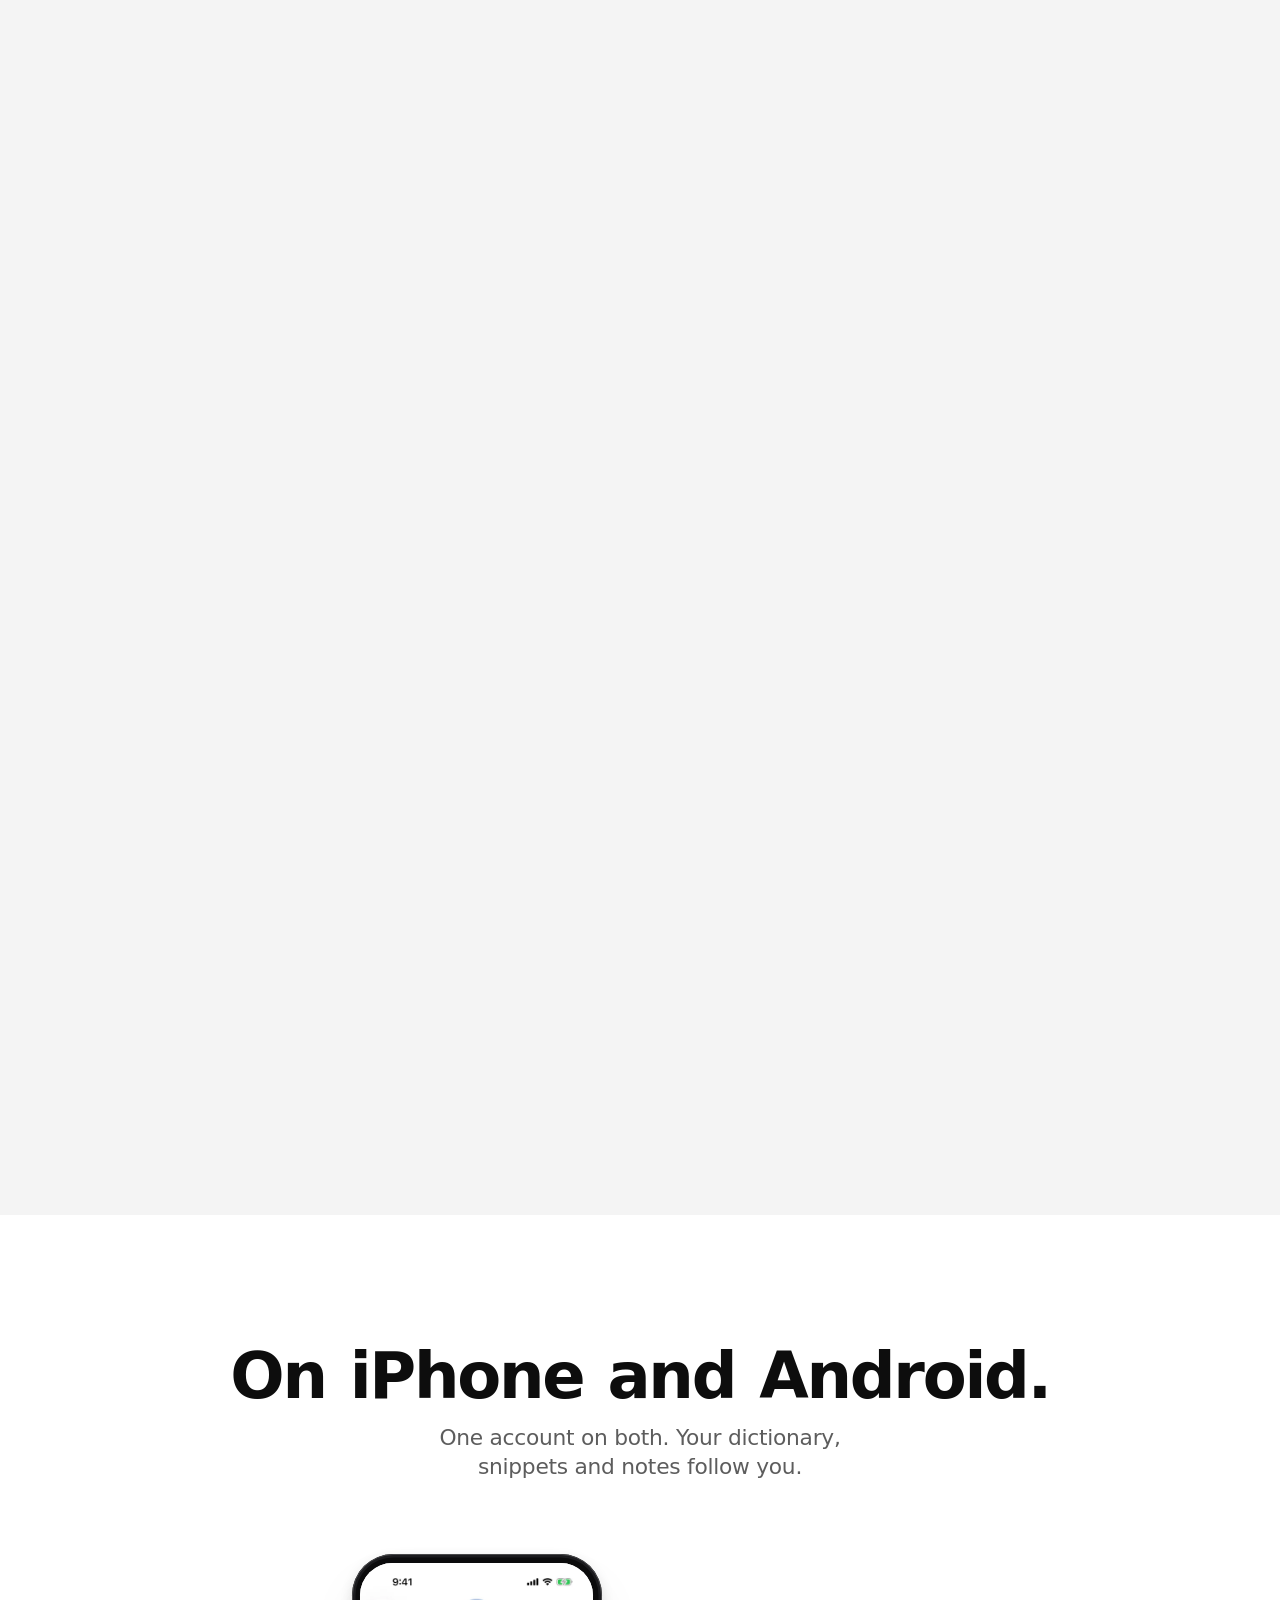
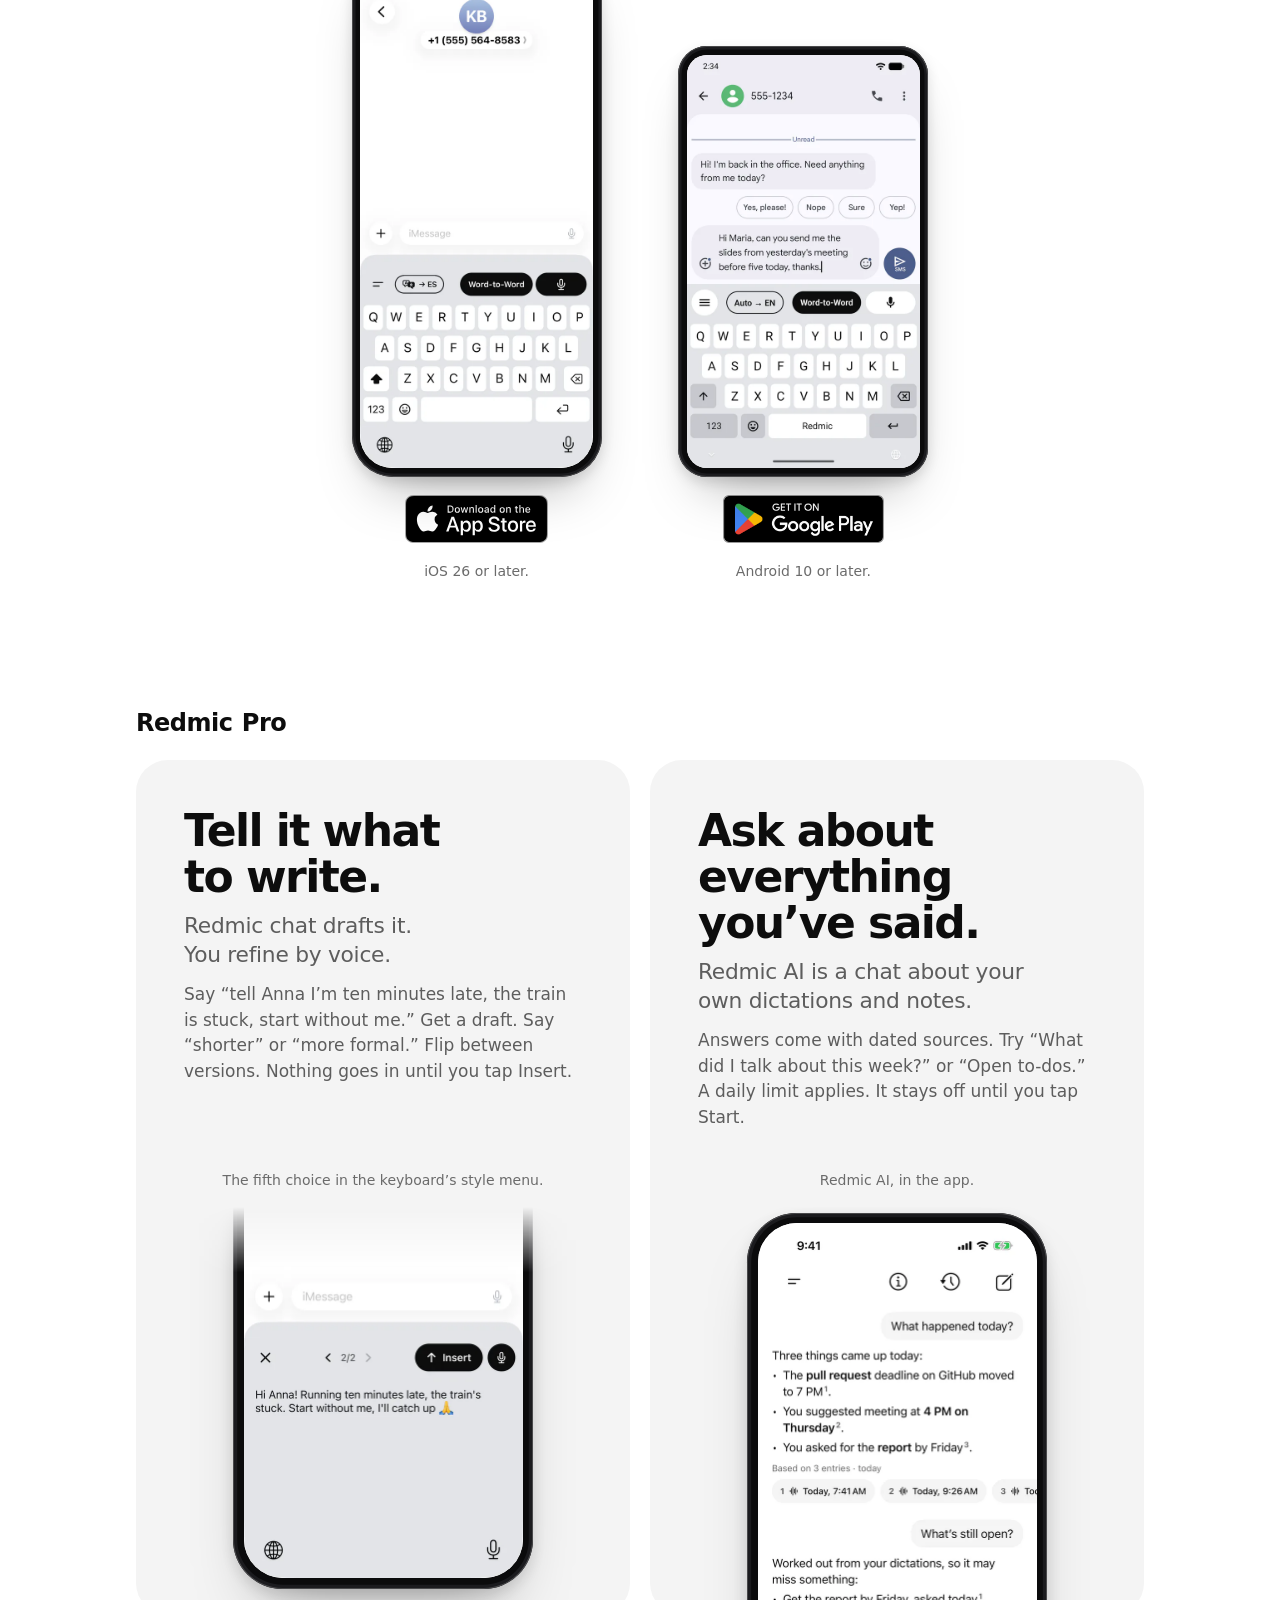
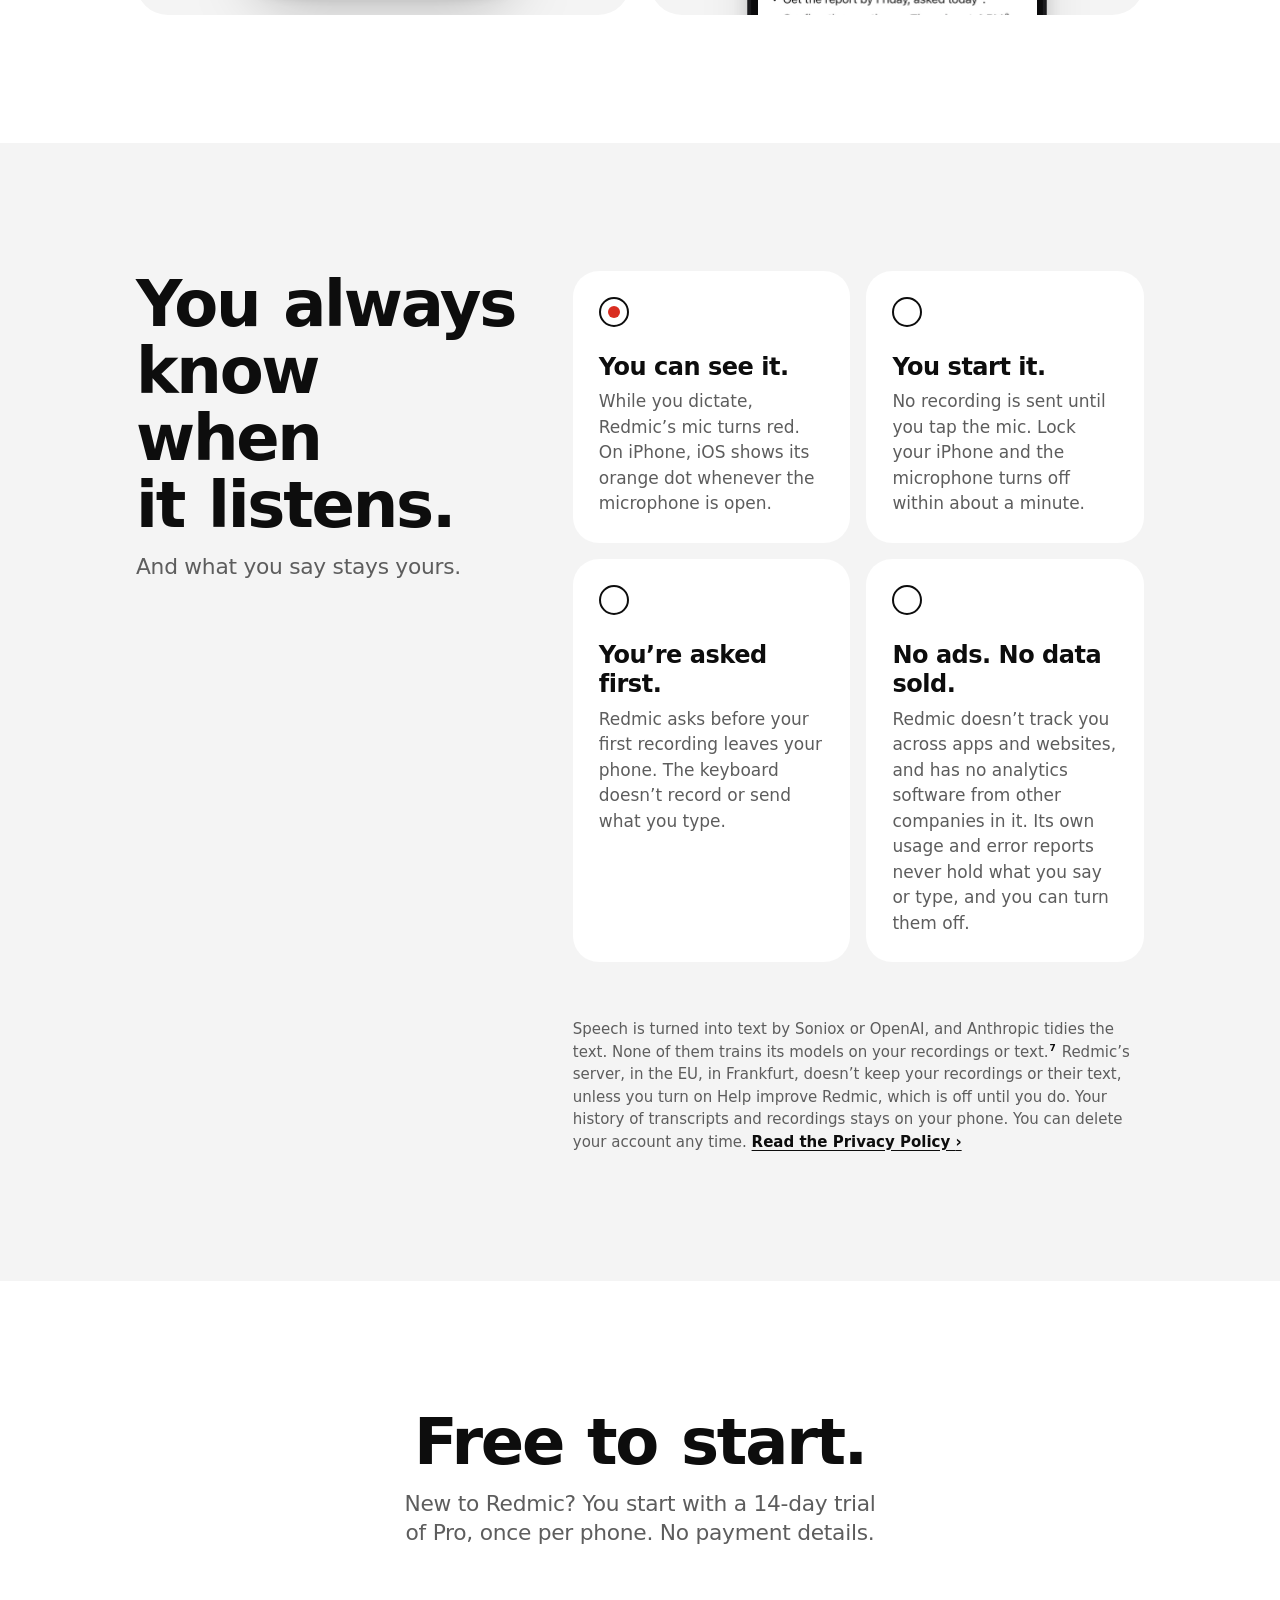
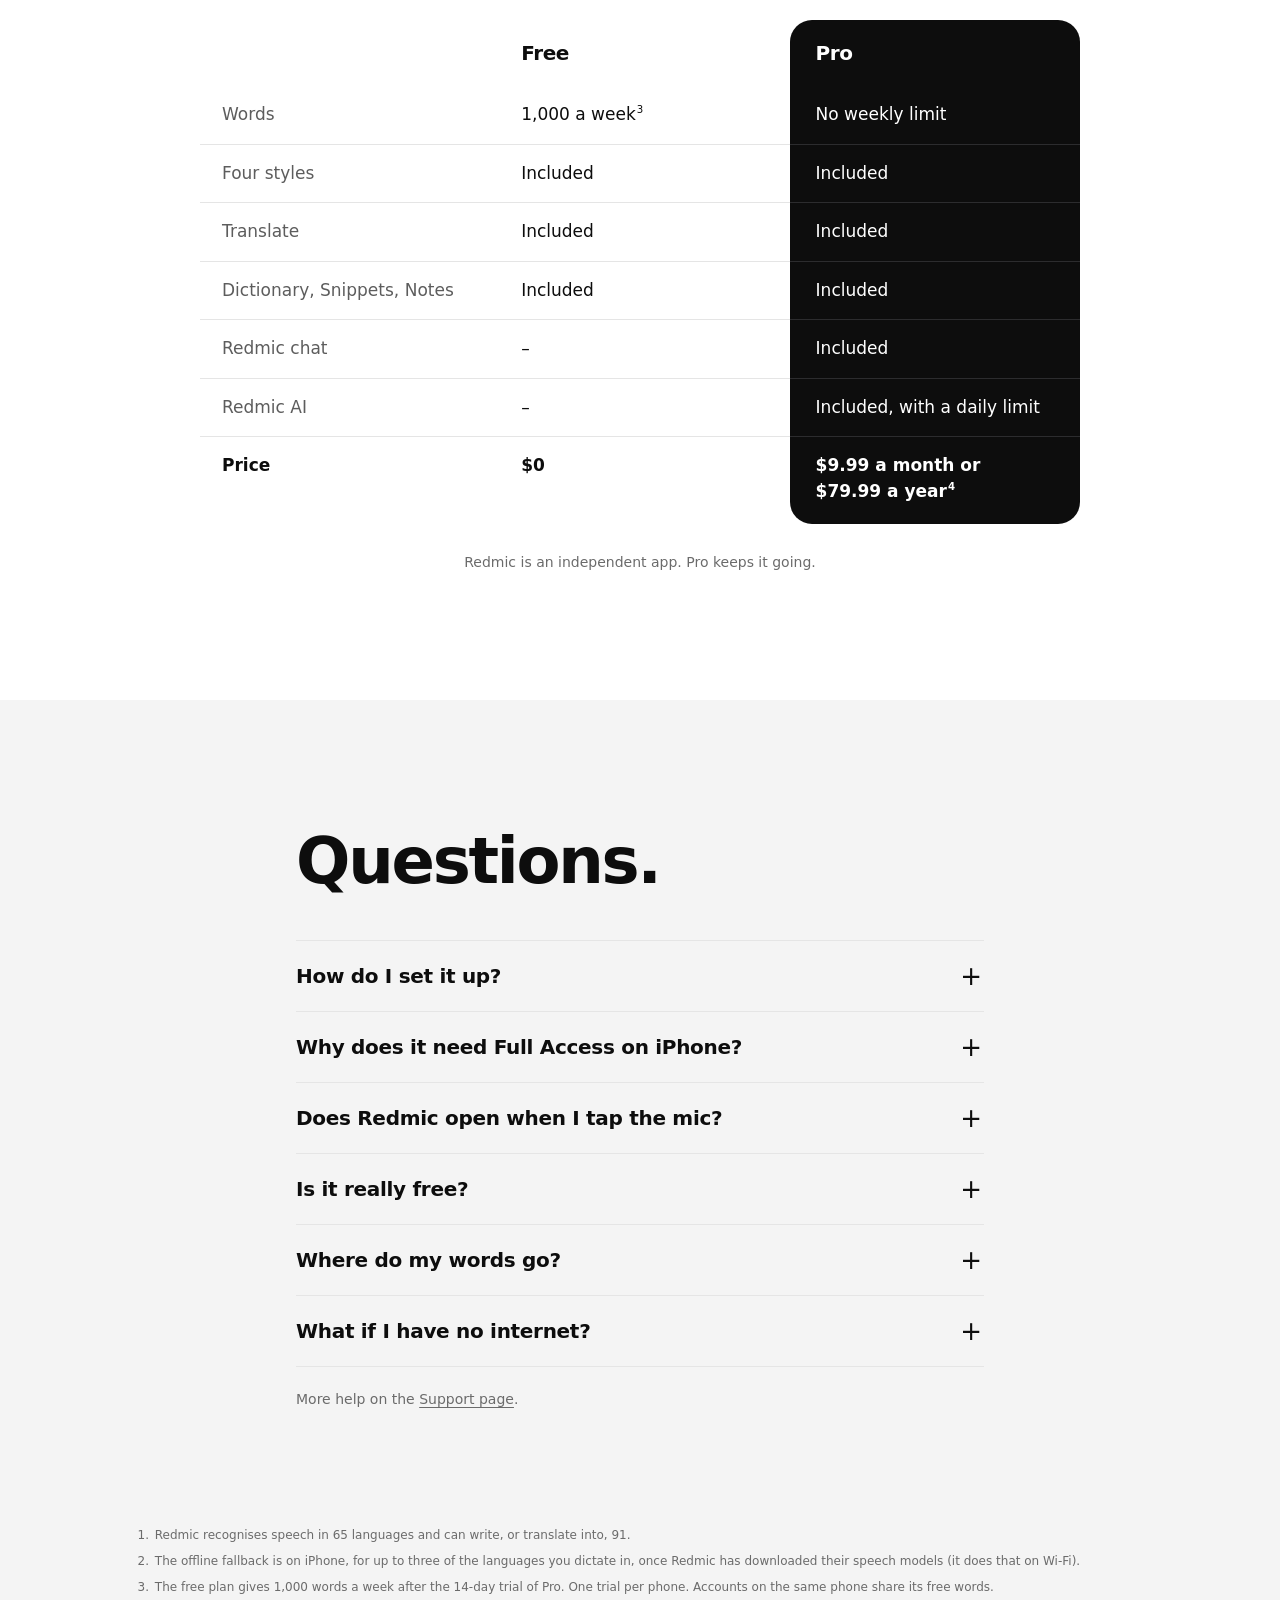
==== commit 9441ff23: "Publish the website from baee9a6" ====
--- a/index.html
+++ b/index.html
@@ -22,9 +22,9 @@
 <link rel="icon" href="favicon.ico" sizes="32x32">
 <link rel="icon" href="favicon.svg" type="image/svg+xml">
 <link rel="apple-touch-icon" href="apple-touch-icon.png">
-<script>(function(d,c){try{if(!/[?&]plain(?=[&=]|$)/.test(location.search)&&!matchMedia("(prefers-reduced-motion: reduce)").matches&&window.CSS&&CSS.supports("height","100svh")&&CSS.supports("transform-style","preserve-3d")&&!(navigator.connection&&navigator.connection.saveData)&&innerWidth>=340&&innerHeight>=520)c+=" scrub"}catch(e){}d.className=c;addEventListener("load",function(){if(!window.__redmic)d.className=""})})(document.documentElement,"js");</script>
-<link rel="stylesheet" href="home.css?v=4df2a91a">
-<script defer src="home.js?v=67cddb54" fetchpriority="high" onerror="document.documentElement.className=''"></script>
+<script>(function(d,c){try{if(!/[?&]plain(?=[&=]|$)/.test(location.search)&&!matchMedia("(prefers-reduced-motion: reduce)").matches&&window.CSS&&CSS.supports("height","100svh")&&CSS.supports("transform-style","preserve-3d")&&!(navigator.connection&&navigator.connection.saveData)&&!(parseFloat(getComputedStyle(d).fontSize)>20)&&innerWidth>=340&&innerHeight>=520)c+=" scrub"}catch(e){}d.className=c;addEventListener("load",function(){if(!window.__redmic)d.className=""})})(document.documentElement,"js");</script>
+<link rel="stylesheet" href="home.css?v=6b896a7d">
+<script defer src="home.js?v=98d117b1" fetchpriority="high" onerror="document.documentElement.className=''"></script>
 <link rel="preload" as="image" href="assets/shots/kb-hero-idle-560.webp?v=56d875d2" imagesrcset="assets/shots/kb-hero-idle-560.webp?v=56d875d2 560w, assets/shots/kb-hero-idle-900.webp?v=d7370e88 900w, assets/shots/kb-hero-idle-1206.webp?v=78469387 1206w" imagesizes="(max-width: 600px) 65vw, 410px" fetchpriority="high">
 
 <script type="application/ld+json">{"@context":"https://schema.org","@type":"SoftwareApplication","name":"Redmic: Voice Keyboard","description":"Redmic is a voice dictation keyboard for iPhone and Android. Tap the mic in any text field and talk: punctuated text, no ums, names spelled your way.","url":"https://redmic.ai/","applicationCategory":"UtilitiesApplication","operatingSystem":"iOS 26 or later, Android 10 or later","offers":{"@type":"Offer","price":"0","priceCurrency":"USD"},"sameAs":["https://apps.apple.com/app/id6829429992","https://play.google.com/store/apps/details?id=com.antonmironenko.redmic"],"publisher":{"@type":"Organization","name":"OKNENOR L.L.C-FZ"}}</script>
@@ -137,7 +137,7 @@
     <li class="card" data-reveal>
       <div class="card__icon"><svg viewBox="0 0 48 48" aria-hidden="true"><path d="M7 11a5 5 0 0 1 5-5h14a5 5 0 0 1 5 5v9a5 5 0 0 1-5 5H16l-6 5v-5.4A5 5 0 0 1 7 20z"/><path d="M36 19h1a5 5 0 0 1 5 5v9a5 5 0 0 1-3 4.6V43l-6-5H23a5 5 0 0 1-4.6-3"/></svg></div>
       <h3>Translate</h3>
-      <p>Speak 65 languages and type in 91.<sup><a href="#fn1" aria-label="Footnote 1">1</a></sup></p>
+      <p>Speak 65 languages and type in&nbsp;91.<sup><a href="#fn1" aria-label="Footnote 1">1</a></sup></p>
       <a href="#translate">Translate <span aria-hidden="true">›</span></a>
     </li>
     <li class="card" data-reveal>
@@ -375,7 +375,7 @@
       <li class="tile" data-reveal>
         <span class="tile__mark" aria-hidden="true"></span>
         <h3>You start it.</h3>
-        <p>Nothing is sent until you tap the mic. Lock your iPhone and the microphone turns off within about a minute.</p>
+        <p>No recording is sent until you tap the mic. Lock your iPhone and the microphone turns off within about a minute.</p>
       </li>
       <li class="tile" data-reveal>
         <span class="tile__mark" aria-hidden="true"></span>
@@ -384,11 +384,11 @@
       </li>
       <li class="tile" data-reveal>
         <span class="tile__mark" aria-hidden="true"></span>
-        <h3>No ads. No tracking.</h3>
-        <p>No analytics software. Redmic’s server doesn’t keep your recordings or their text, unless you turn on Help improve Redmic, which is off until you do. Your history of transcripts and recordings stays on your phone.</p>
+        <h3>No ads. No data sold.</h3>
+        <p>Redmic doesn’t track you across apps and websites, and has no analytics software from other companies in it. Its own usage and error reports never hold what you say or type, and you can turn them off.</p>
       </li>
     </ul>
-    <p class="privacy__note">Speech is turned into text by Soniox or OpenAI, and Anthropic tidies the text. None of them trains its models on your recordings or text.<sup><a href="#fn7" aria-label="Footnote 7">7</a></sup> Redmic’s server is in the EU, in Frankfurt. You can delete your account any time. <a href="privacy/">Read the Privacy Policy <span aria-hidden="true">›</span></a></p>
+    <p class="privacy__note">Speech is turned into text by Soniox or OpenAI, and Anthropic tidies the text. None of them trains its models on your recordings or text.<sup><a href="#fn7" aria-label="Footnote 7">7</a></sup> Redmic’s server, in the EU, in Frankfurt, doesn’t keep your recordings or their text, unless you turn on Help improve Redmic, which is off until you do. Your history of transcripts and recordings stays on your phone. You can delete your account any time. <a href="privacy/">Read the Privacy Policy <span aria-hidden="true">›</span></a></p>
   </div>
 </section>
 
--- a/home.css
+++ b/home.css
@@ -307,8 +307,8 @@
 /* The opening is pinned wherever the scenes are on. The page's head sets .scrub before the first
    paint, so its length is here too (the same numbers as data-len on the section, which home.js
    reads); home.js gives the other two scenes theirs (--len), where their stage has room for them. */
-.scrub .hero { height: 360svh; }
-@media (min-width: 900px) { .scrub .hero { height: 440svh; } }
+.scrub .hero { height: calc(360svh + (100lvh - 100svh)); padding-bottom: calc(100lvh - 100svh); } /* the padding: see the strip under the stage, below */
+@media (min-width: 900px) { .scrub .hero { height: calc(440svh + (100lvh - 100svh)); } }
 .scrub .scene[style*="--len"] { height: calc(var(--len) * 1svh); }
 .scrub .hero > .stage, .scrub .scene[style*="--len"] > .stage {
   position: sticky; top: 0; height: 100svh; overflow: clip;
@@ -354,10 +354,27 @@
 .say__line { font-size: clamp(1.125rem, 2.2vw, 1.5rem); line-height: 1.3; letter-spacing: -0.012em; }
 .hero__writes { font-size: clamp(1.125rem, 2.2vw, 1.5rem); line-height: 1.3; letter-spacing: -0.012em; }
 .hero__writes .tag { display: block; margin: 10px 0 8px; }
+html:not(.scrub) .hero__say .tag { color: var(--faint); } /* here the two labels sit on the red glow */
 .hero__steps, .hero__curtain { display: none; }
 
 /* With them: everything sits in one screen-high stage and takes its turn. */
 .scrub .hero .stage { display: block; padding: 0; }
+.scrub .hero h1 { font-size: clamp(2.75rem, min(10.5vw, 13svh), 6rem); } /* in a low, wide window the headline stays on one line, so the words fit above the phone */
+/* A phone's browser bars slide away as the page scrolls, and the screen is then taller than the
+   stage (100svh) by 100lvh - 100svh. The strip under the stage carries on what the stage shows at
+   its lower edge: the red glow while the opening is black, white once it has turned (home.js marks
+   that with .is-white). It sticks under the stage for as long as the stage is pinned (its negative
+   margin lets it lie in the section's padding, which is the strip's room when the stage lets go).
+   Where the stage fills the screen, all of this has no height. */
+.scrub .hero::after {
+  content: ""; display: block; position: sticky; top: 100svh; pointer-events: none;
+  height: calc(100lvh - 100svh); margin-bottom: calc(100svh - 100lvh);
+  background:
+    radial-gradient(60vw 46svh at 50% 0, rgba(255, 82, 71, 0.3), rgba(255, 82, 71, 0) 70%),
+    radial-gradient(34vw 26svh at 50% -4svh, rgba(255, 82, 71, 0.34), rgba(255, 82, 71, 0) 72%);
+}
+.scrub .hero.is-white, .scrub .hero.is-white::after { background: var(--canvas); }
+.scrub body[data-slots~="hero-plate-wide"] .hero:not(.is-white)::after { opacity: 0.35; }
 /* The layers that lie over the words (the phone's box, the lines still to come) let a click through to the badges. */
 .scrub .hero__device, .scrub .hero__claim, .scrub .hero__say, .scrub .hero__steps { pointer-events: none; }
 /* The phone shows once home.js has put it in its place. */
@@ -449,7 +466,7 @@
    still there (no empty screen after the turn), and shows once the white has covered the stage. */
 .scrub .statement { margin-top: -52svh; background: none; z-index: 6; }
 .scrub .statement__text { opacity: 0; transition: opacity 0.25s; }
-.scrub[data-nav="light"] .statement__text { opacity: 1; }
+.scrub .hero.is-white ~ .statement .statement__text { opacity: 1; } /* home.js marks the opening once the white fills its stage */
 .scrub .statement__text .sw { color: var(--faint); transition: color 0.3s; }
 .scrub .statement__text .sw.on { color: var(--ink); }
 
@@ -504,7 +521,7 @@
 .modes__body { max-width: var(--wide); margin: 0 auto; display: grid; gap: 20px; }
 .spoken { margin: 0 var(--gutter); padding: 20px 22px; border-radius: 22px; background: var(--fill); }
 .spoken blockquote { margin-top: 6px; font-size: clamp(1.0625rem, 1.8vw, 1.375rem); line-height: 1.35; letter-spacing: -0.012em; color: var(--second); }
-.modes__tabs { display: flex; gap: 8px; overflow-x: auto; scrollbar-width: none; padding: 2px var(--gutter); }
+.modes__tabs { display: flex; gap: 8px; overflow-x: auto; scrollbar-width: none; padding: 8px var(--gutter); margin: -6px 0; } /* a row that scrolls clips: the padding is room for a button's focus ring */
 .modes__tabs::-webkit-scrollbar { display: none; }
 .modes__tabs .chip { flex: none; }
 @media (max-width: 430px), (min-width: 900px) and (max-width: 1099px) {
@@ -534,7 +551,7 @@
 @media (min-width: 900px) {
   .modes__body { grid-template-columns: minmax(0, 0.9fr) minmax(0, 1.1fr); grid-template-rows: auto auto auto 1fr; column-gap: clamp(32px, 5vw, 72px); padding: 0 var(--gutter); align-items: start; }
   .spoken { grid-column: 1; margin: 0; padding: 24px 26px; }
-  .modes__tabs { grid-column: 1; padding: 2px 0; flex-wrap: wrap; }
+  .modes__tabs { grid-column: 1; padding: 2px 0; margin: 0; overflow: visible; flex-wrap: wrap; }
   .modes .caption { grid-column: 1; padding: 0; max-width: 26em; }
   .modes__menu { grid-column: 1; padding: 6px 0 0; max-width: 340px; }
 
@@ -560,7 +577,10 @@
   html:not(.js) .deck__card { grid-area: auto; transform: none; opacity: 1; min-height: 0; background: var(--ink); }
   html:not(.js) .deck__card > * { opacity: 1; }
   /* Pinned (home.js gives the section its length only where the stage holds all of this). */
-  .scrub .modes[style*="--len"] .stage { display: grid; align-content: center; padding: var(--nav-h) 0 0; }
+  /* The stage is a grid whether pinned or not: home.js pins it for a moment to see if it fits, and
+     Chrome counts a block turning into a grid and back as a layout shift, though nothing is drawn. */
+  .scrub .modes .stage { display: grid; }
+  .scrub .modes[style*="--len"] .stage { align-content: center; padding: var(--nav-h) 0 0; }
   .scrub .modes[style*="--len"] .modes__head { margin-bottom: calc(clamp(12px, 3svh, 48px) + 28px); } /* the pile's back cards stand 27 px above it */
   @media (max-height: 859px) { .scrub .modes[style*="--len"] .modes__menu { display: none; } } /* no room for it in a pinned stage this low */
 }
@@ -741,6 +761,7 @@
   .plans th, .plans td { padding-left: 8px; padding-right: 8px; }
   .plans td:last-child, .plans thead th:last-child { padding-left: 12px; padding-right: 12px; }
 }
+@media (max-width: 18.5em) { .plans .nowrap { white-space: normal; } } /* very large text on a phone: the prices may wrap */
 @media (min-width: 620px) { .plans { font-size: 1.0625rem; } .plans th, .plans td { padding: 16px 22px; } .plans td:last-child, .plans thead th:last-child { padding-left: 26px; padding-right: 26px; } }
 
 /* ── 13. Questions ────────────────────────────────────────────────────────────────────────────── */
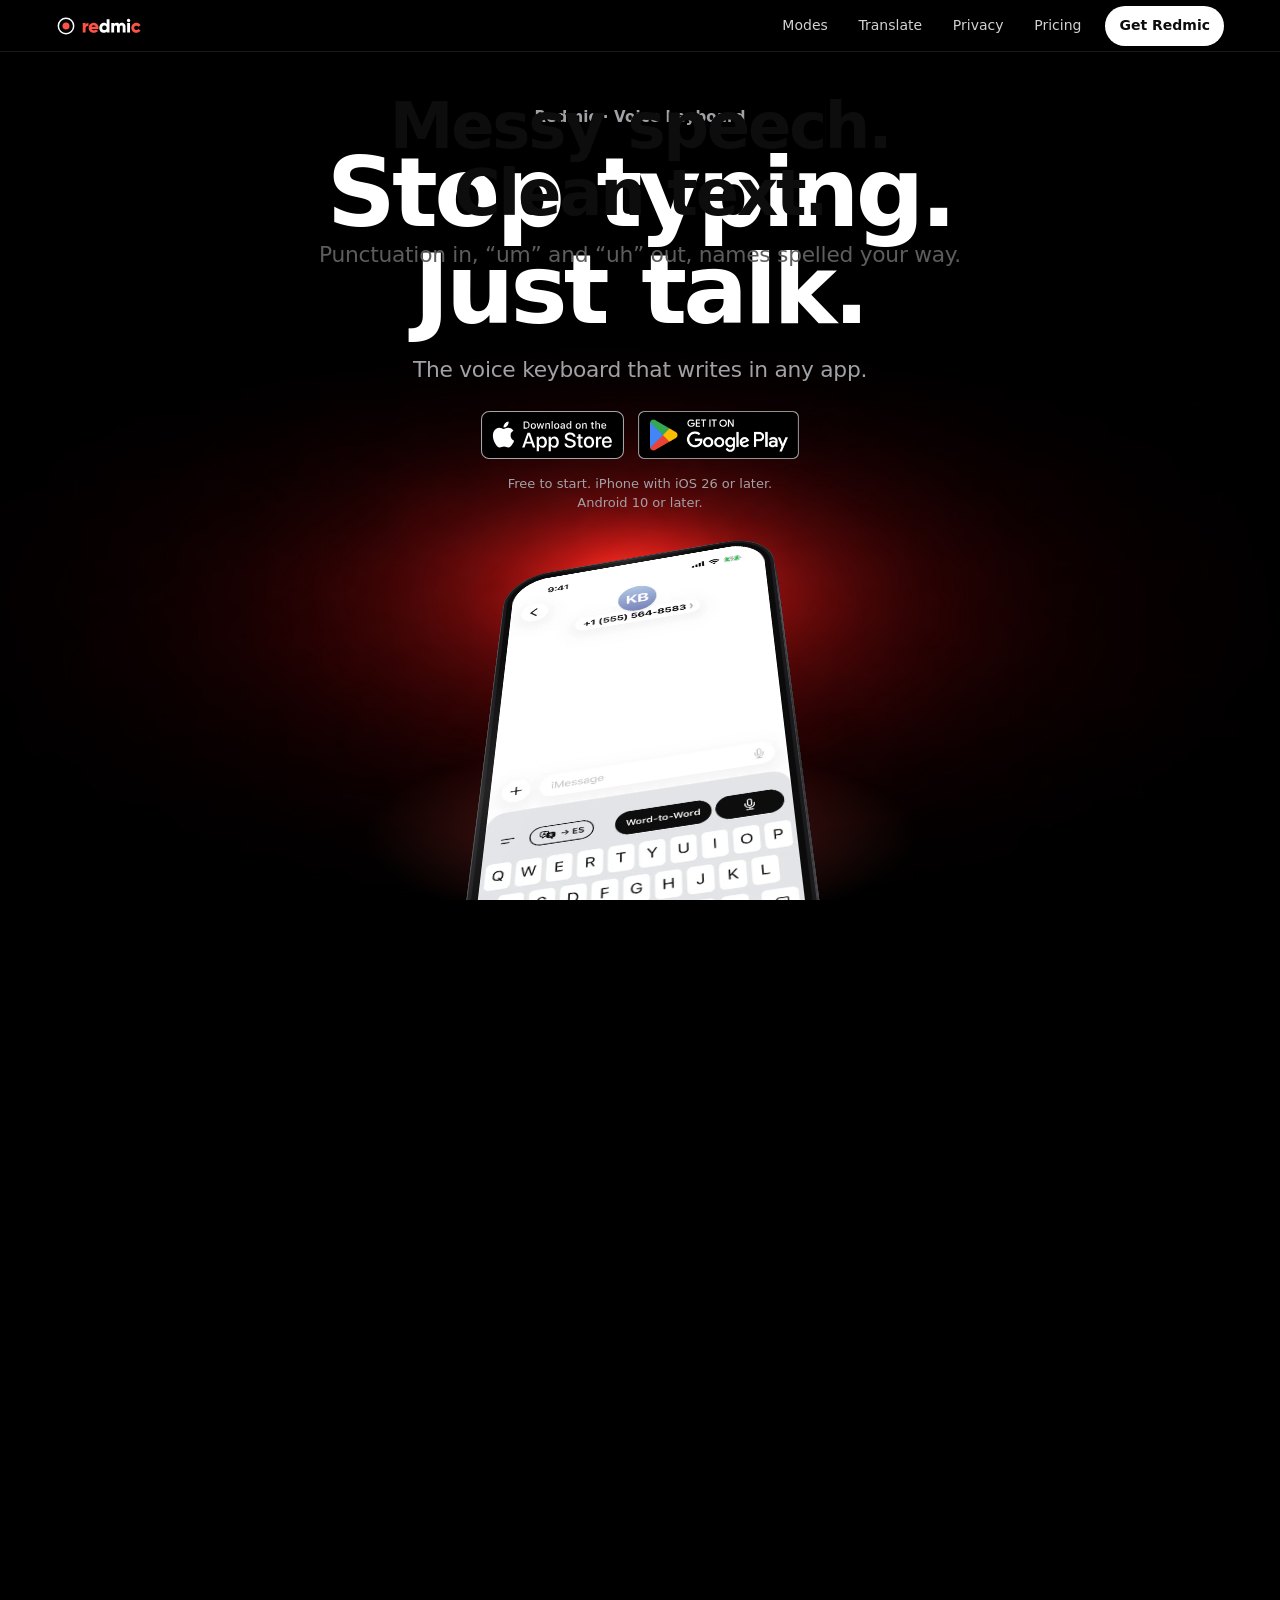
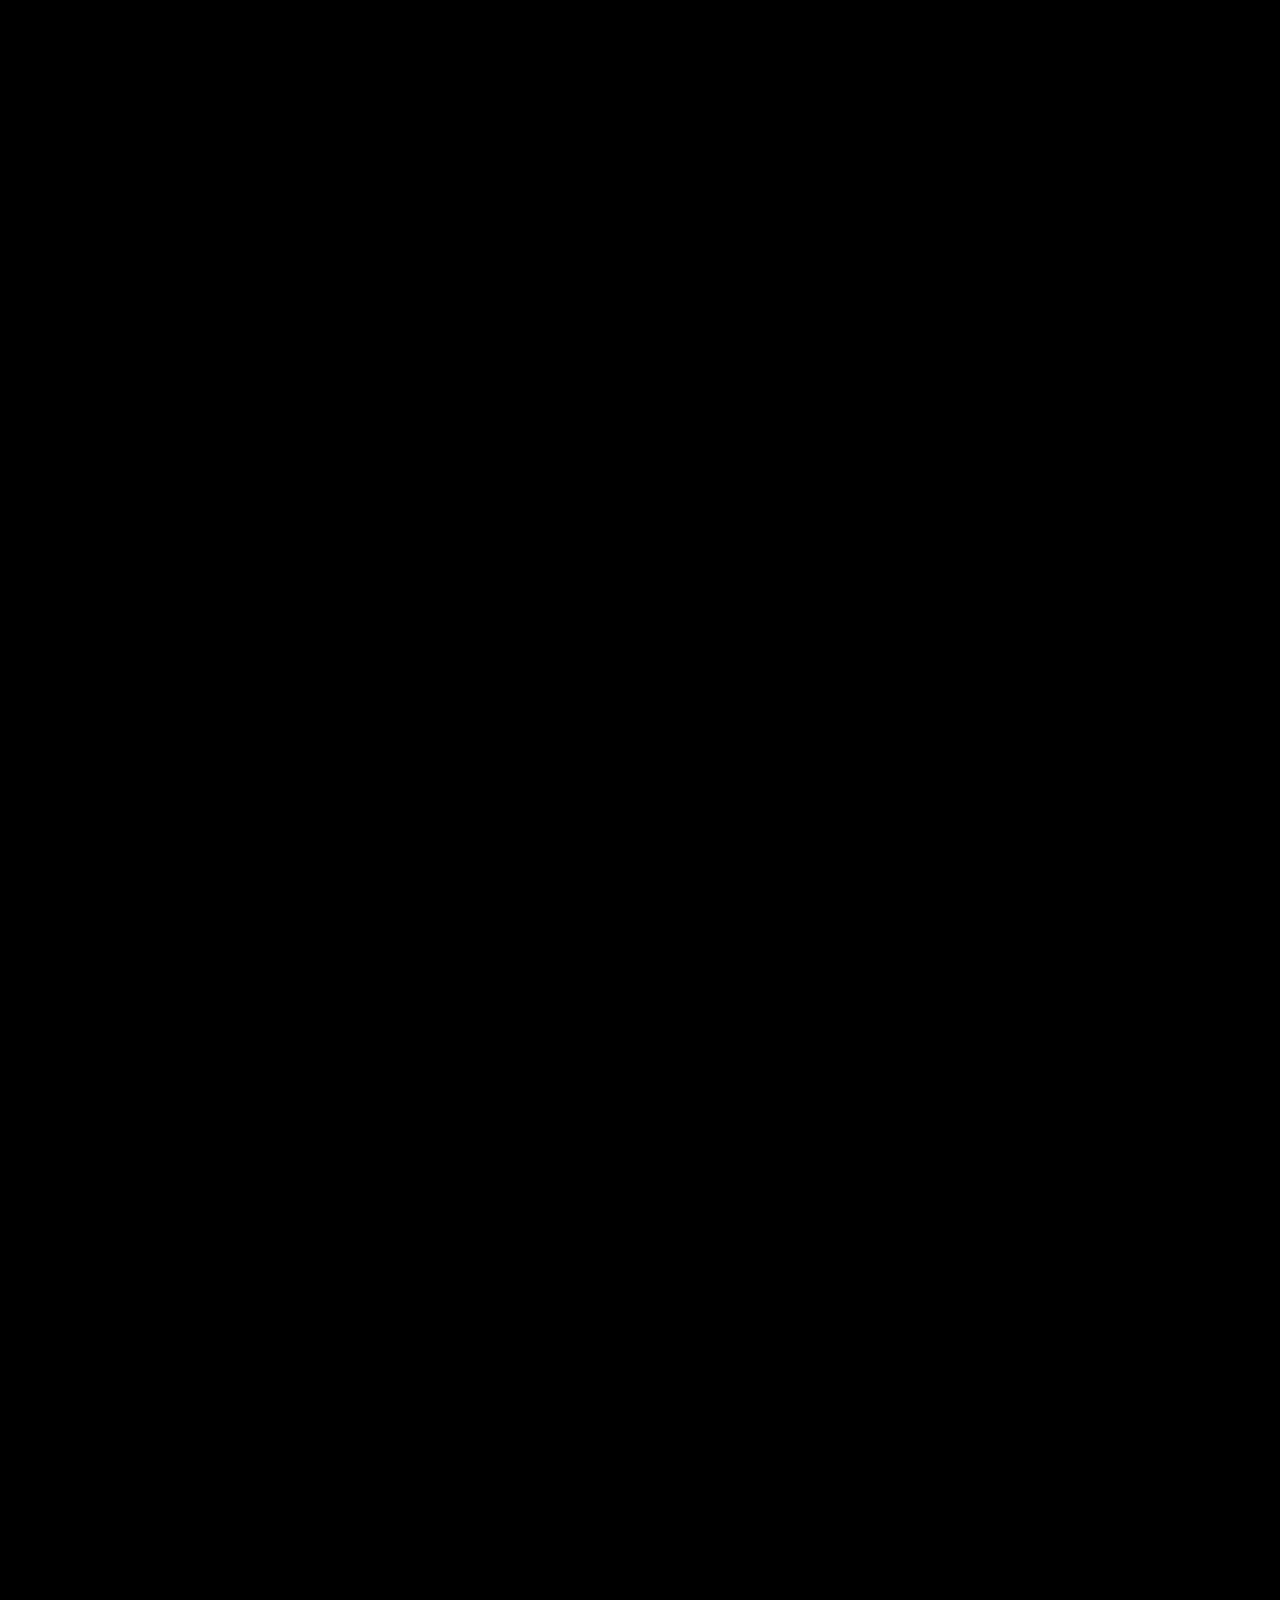
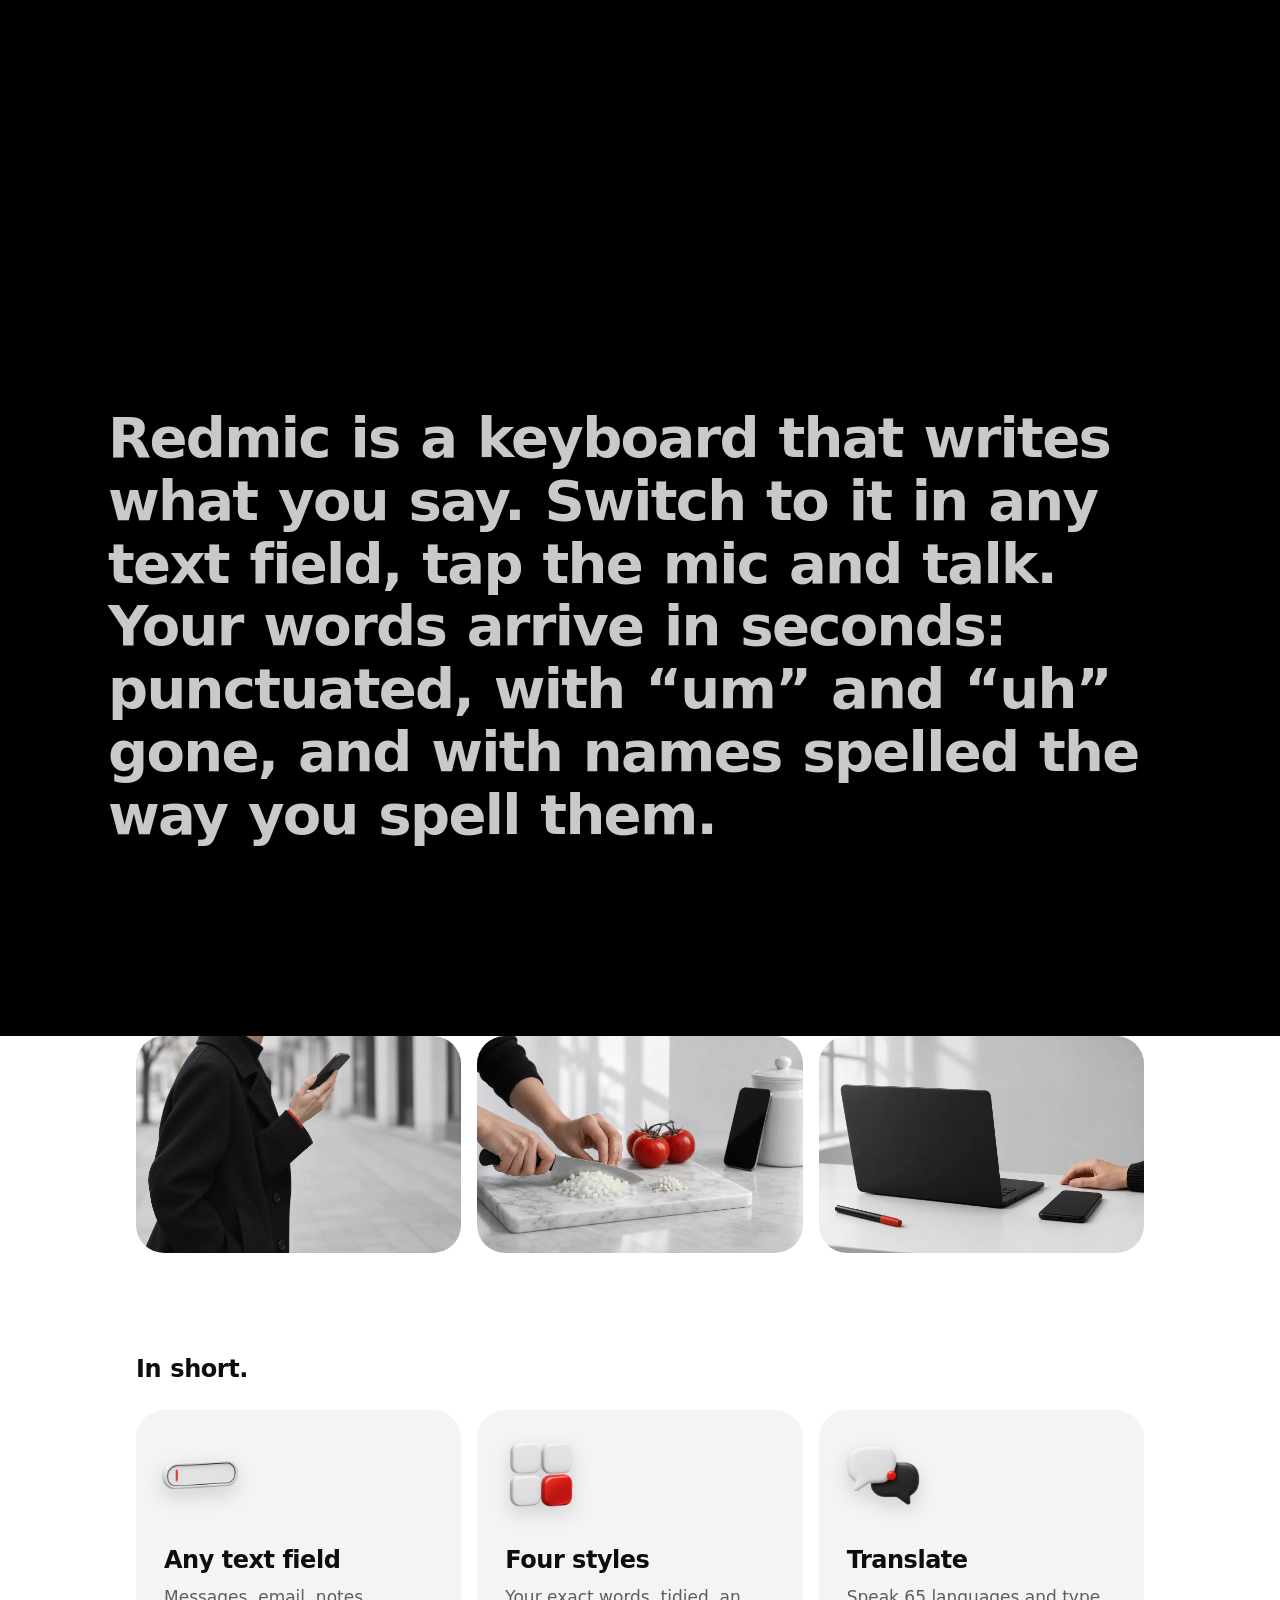
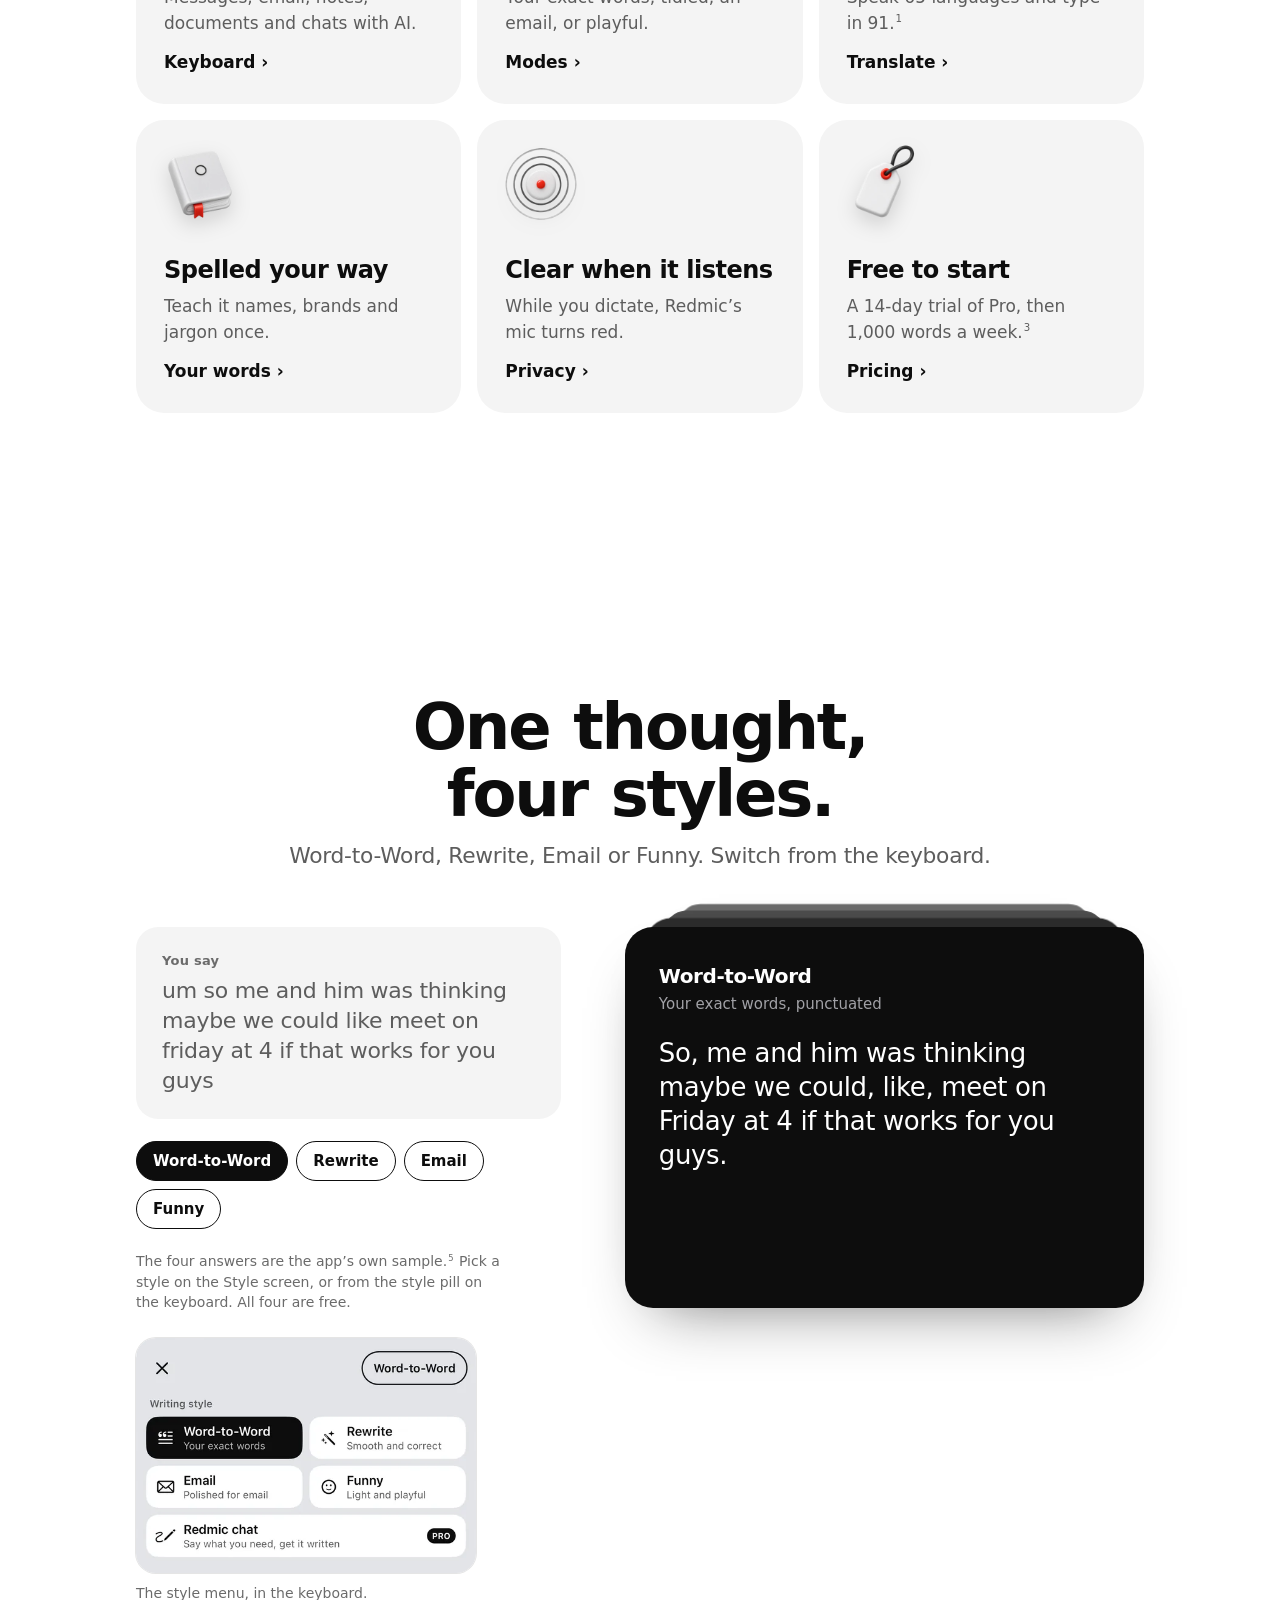
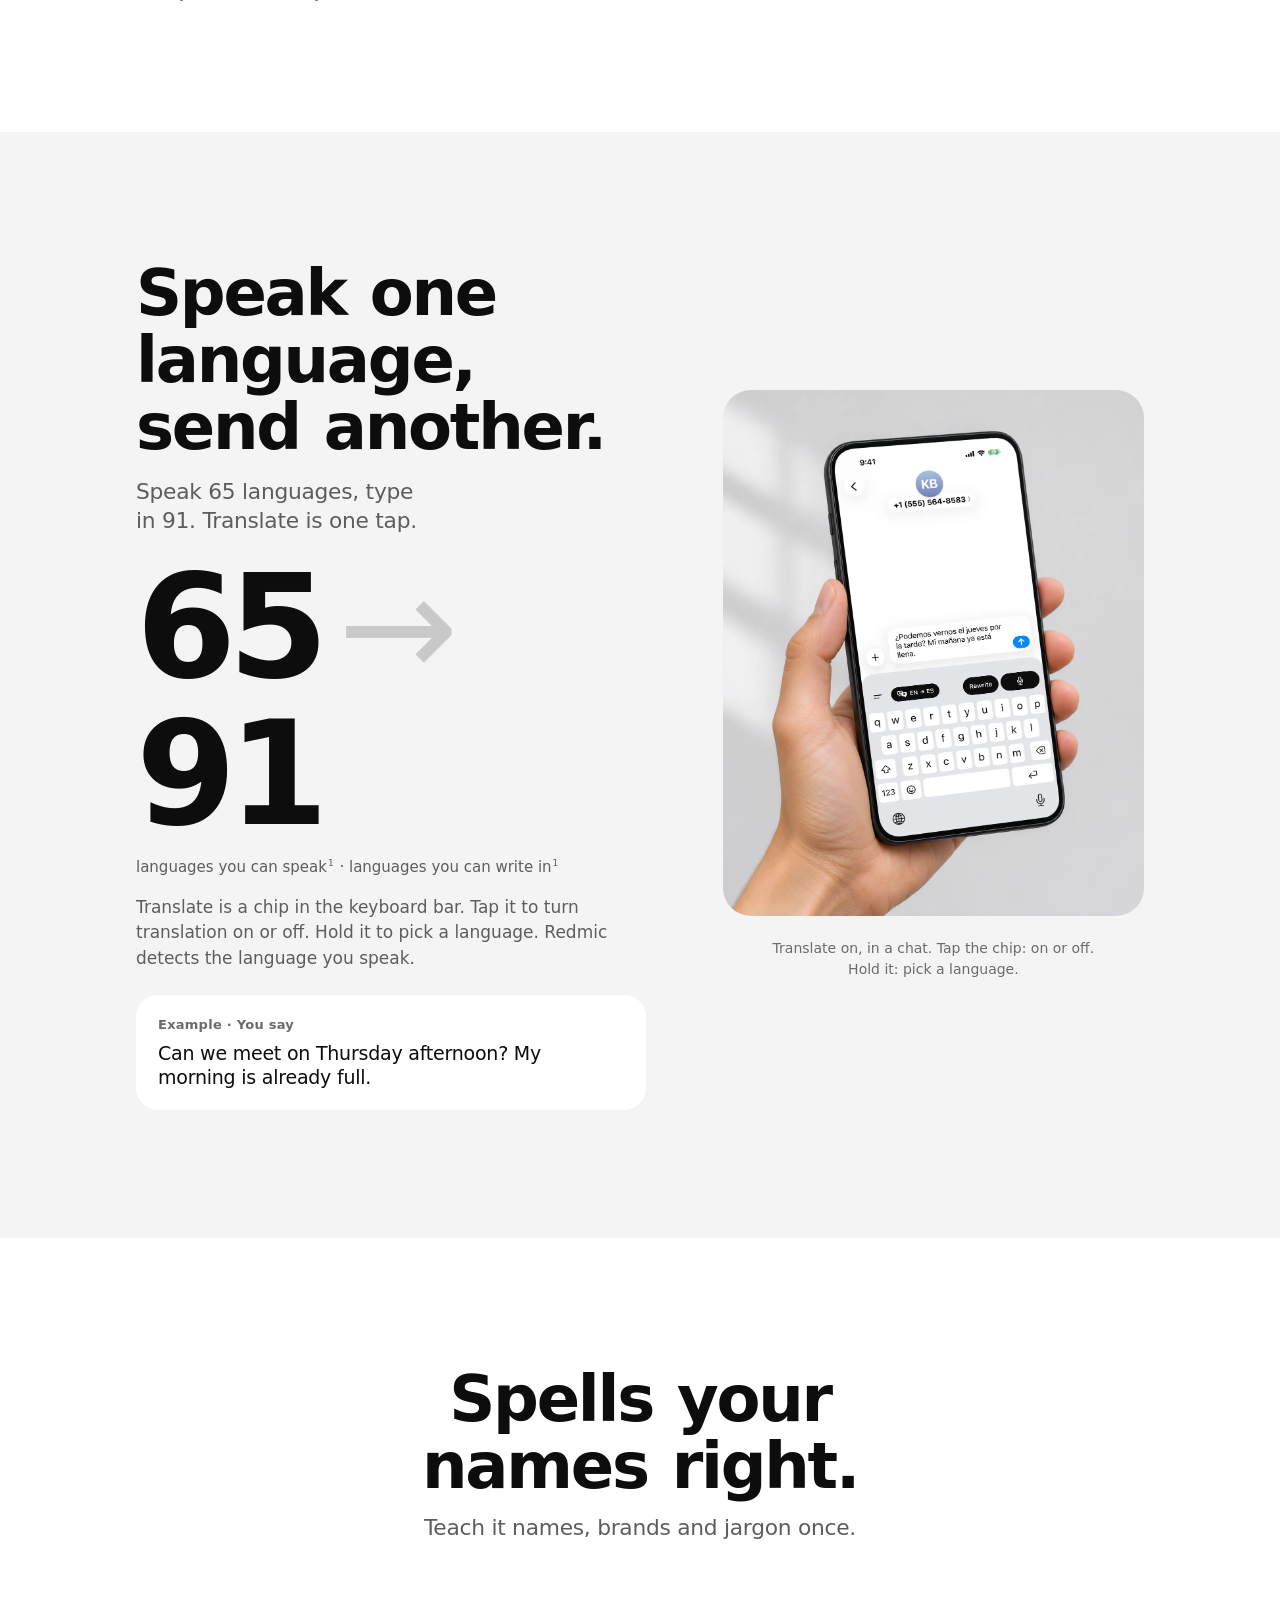
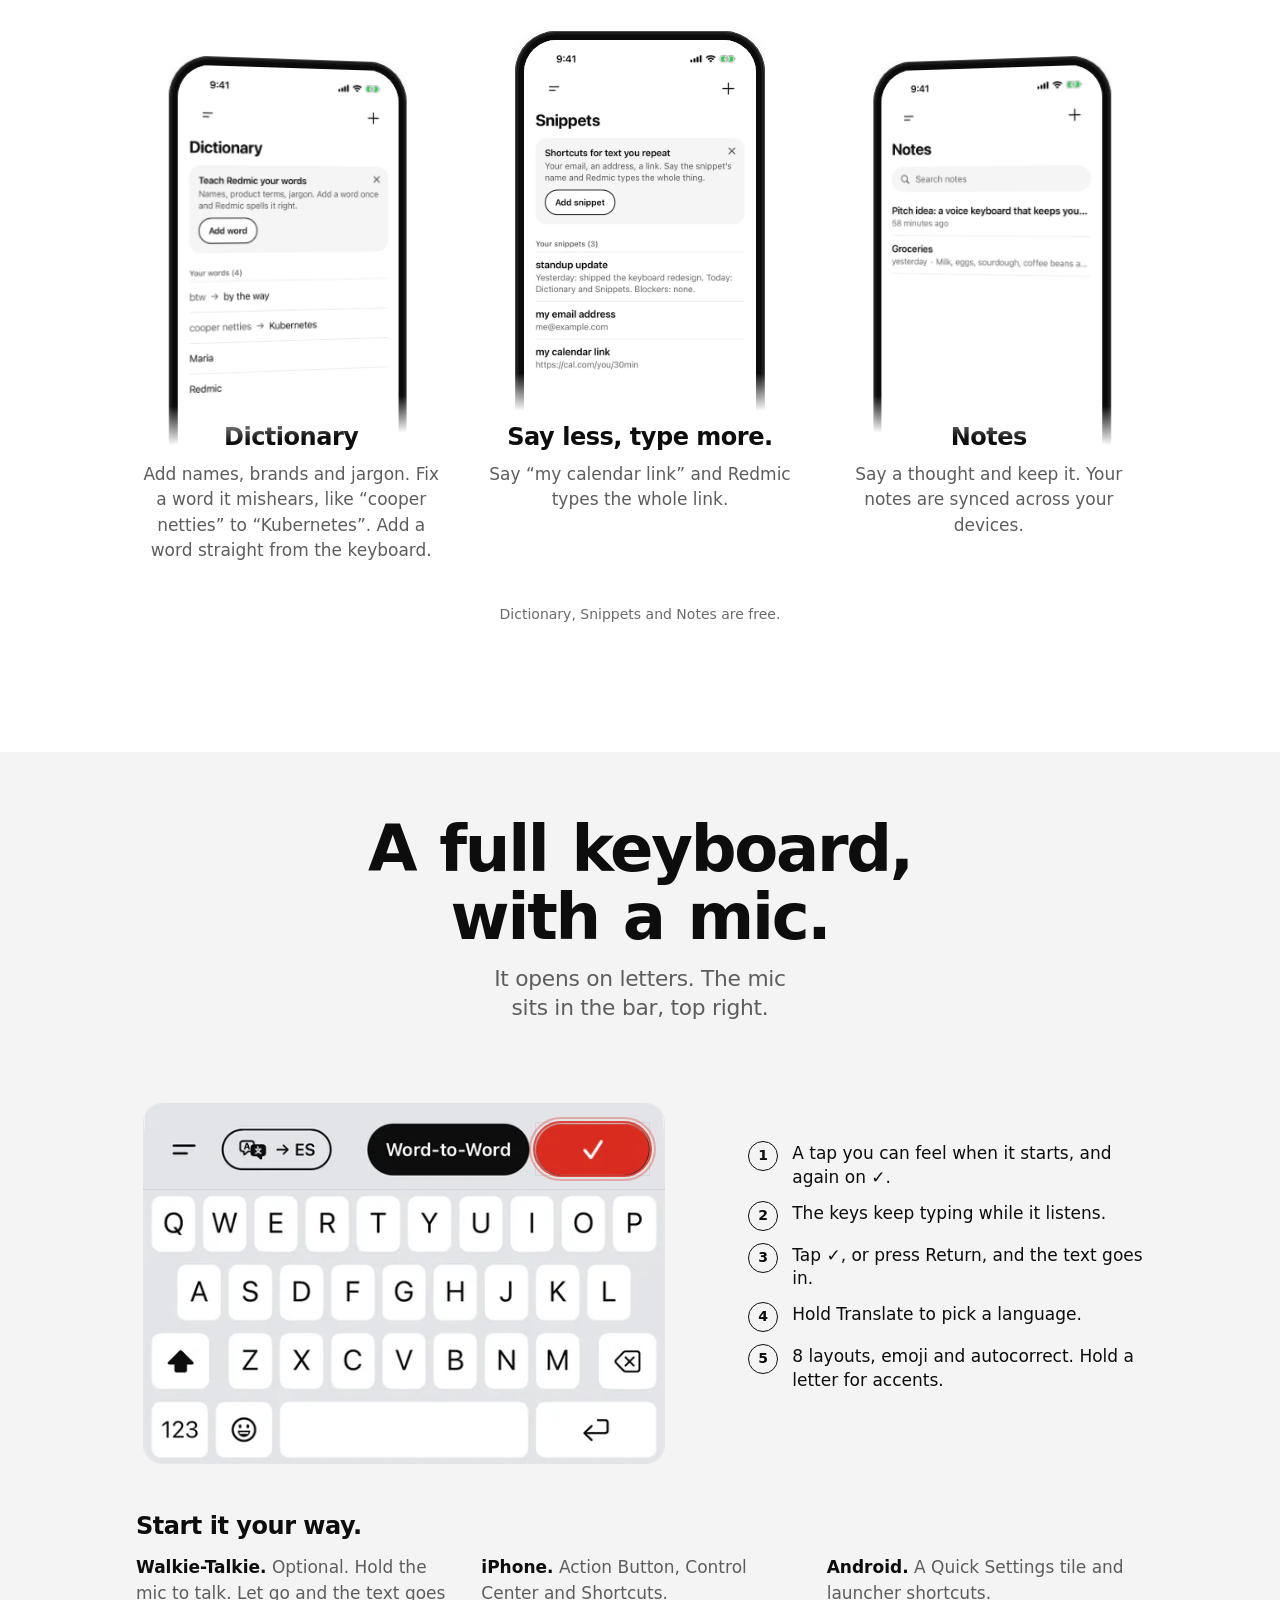
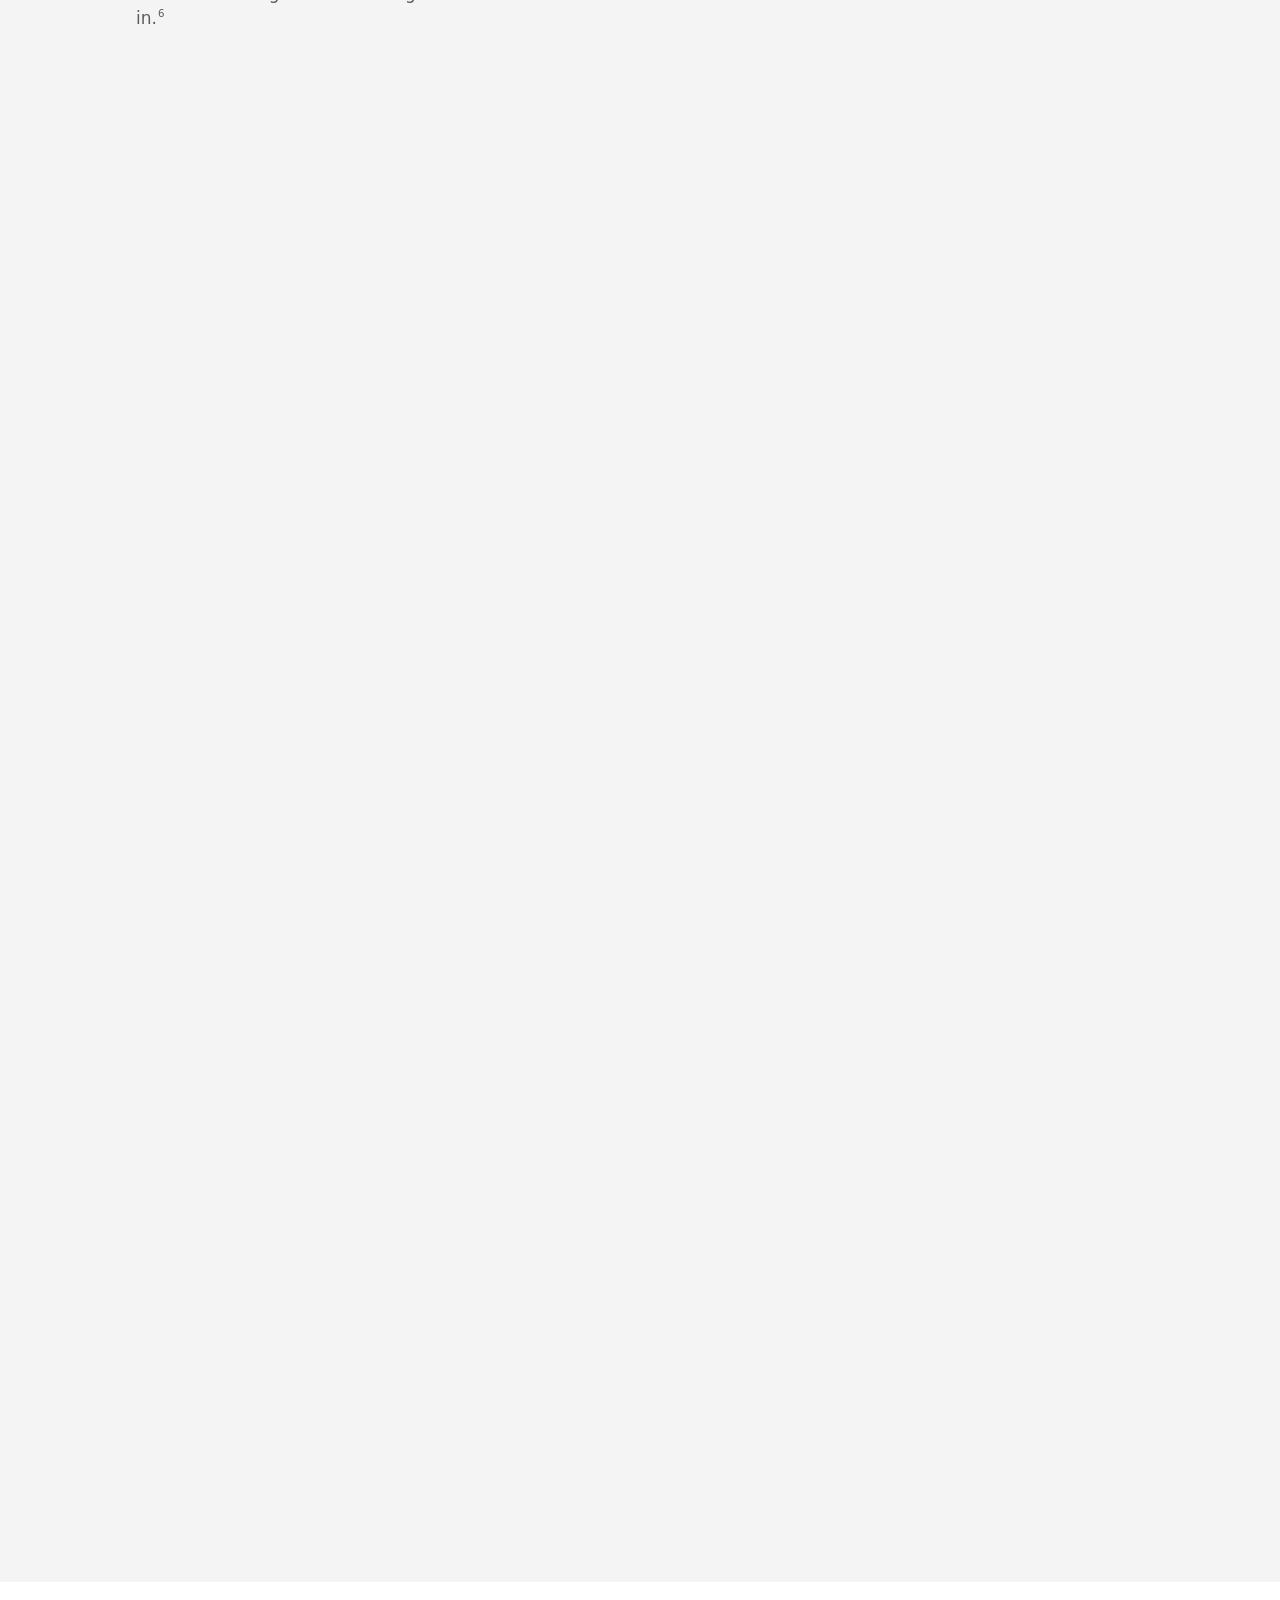
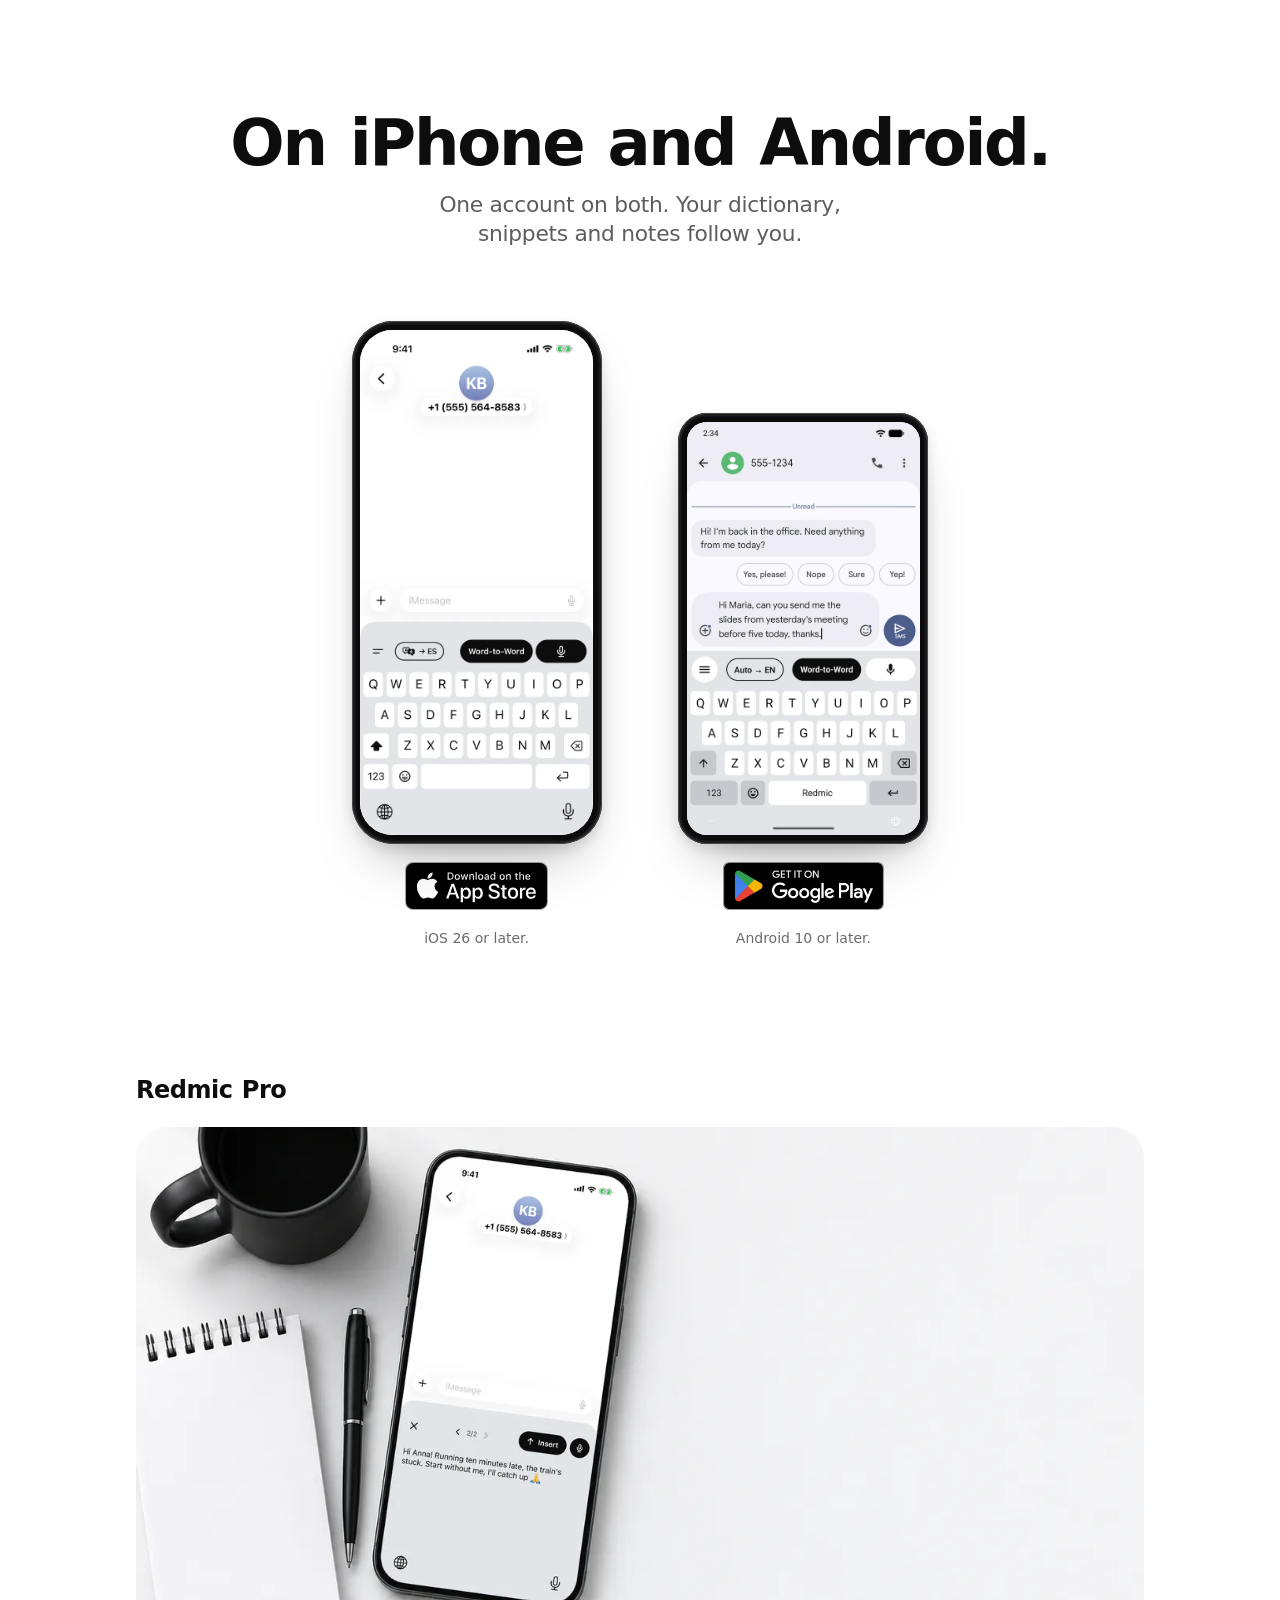
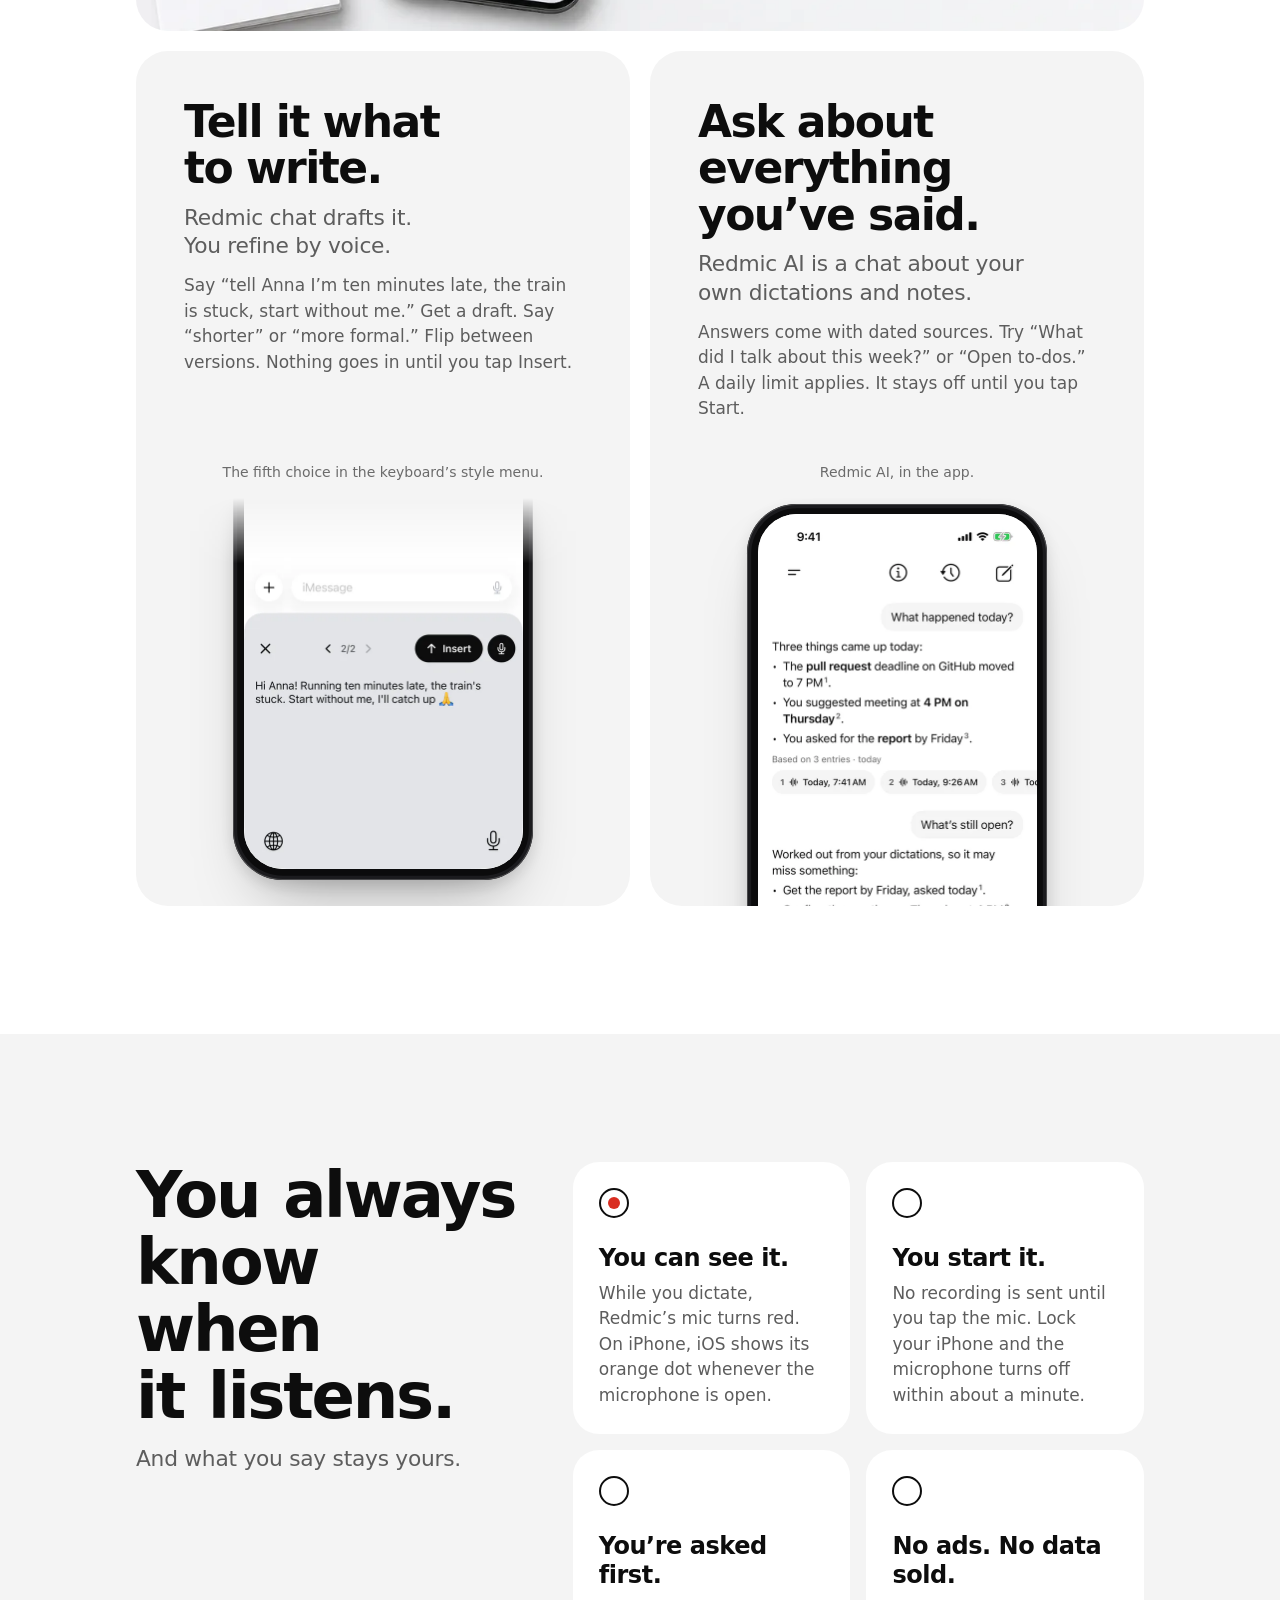
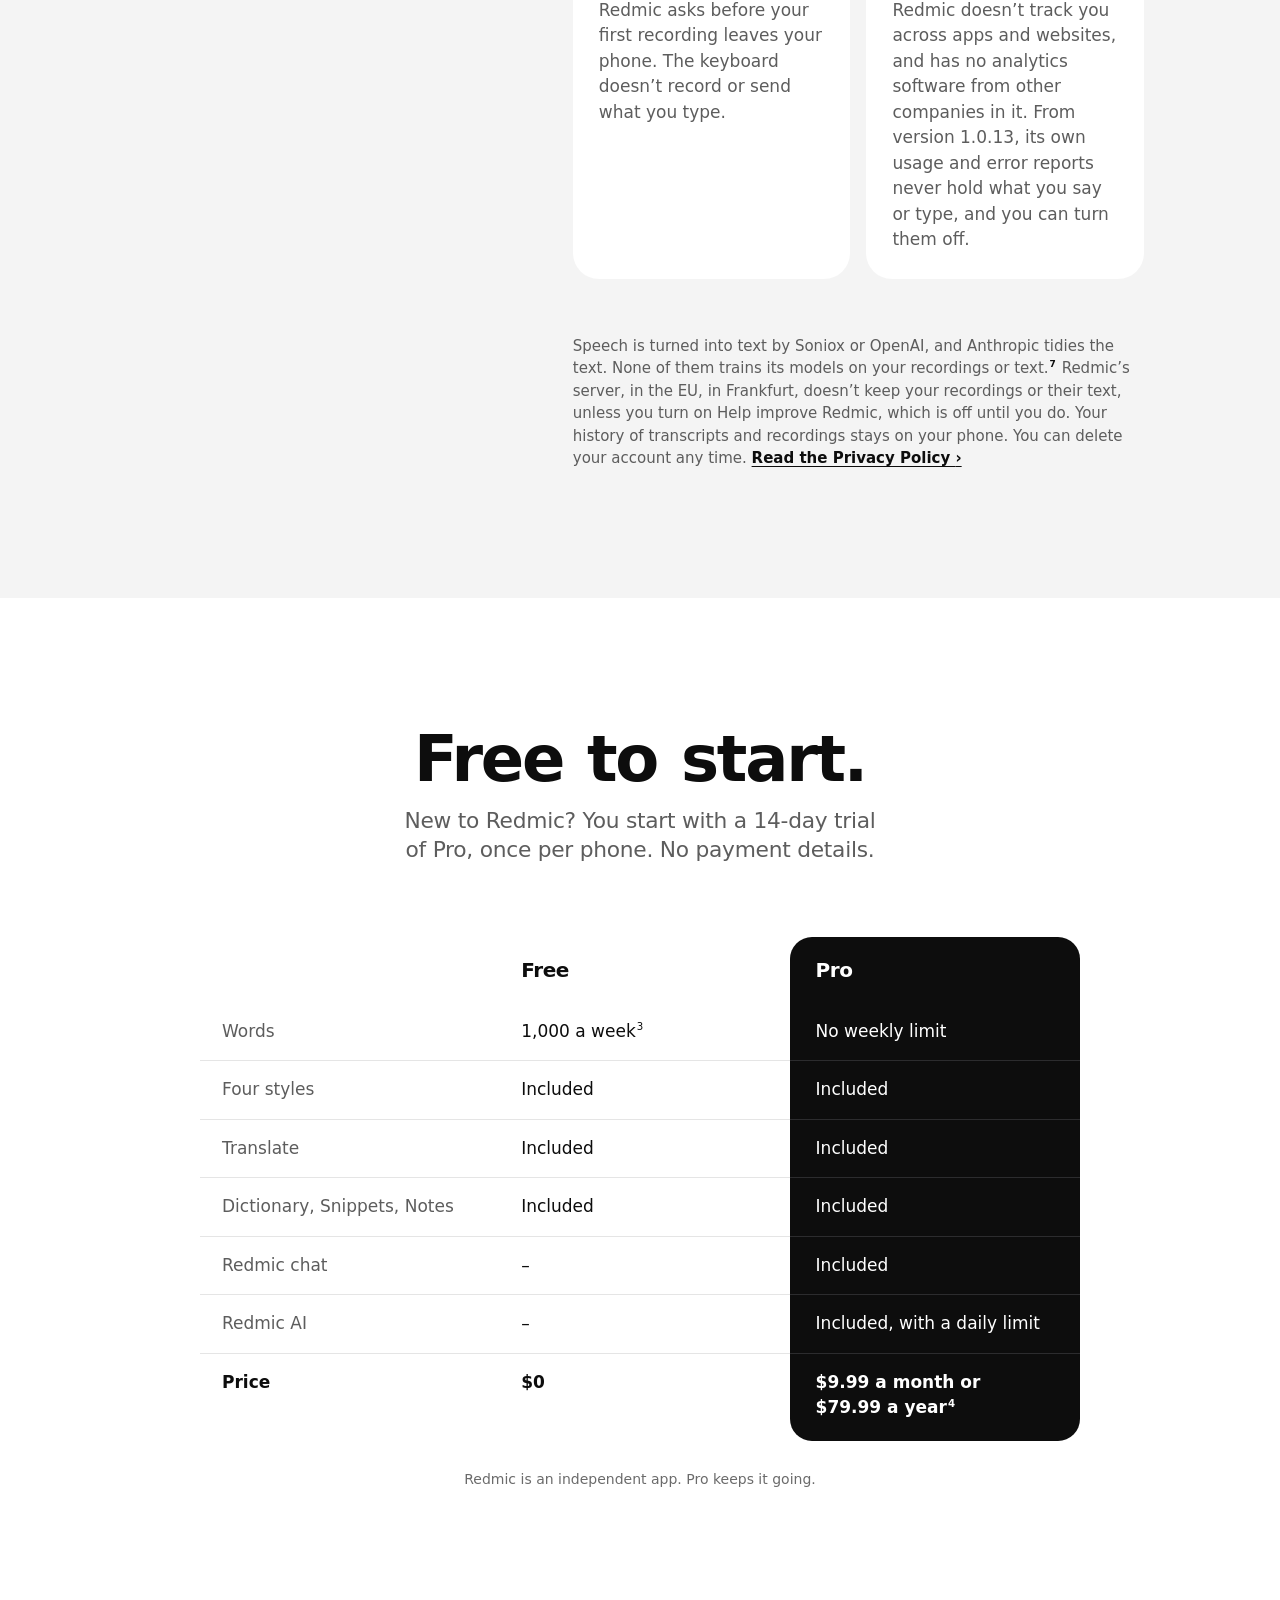
==== commit a37b8bb5: "Publish the website from 9fbd118" ====
--- a/index.html
+++ b/index.html
@@ -23,13 +23,13 @@
 <link rel="icon" href="favicon.svg" type="image/svg+xml">
 <link rel="apple-touch-icon" href="apple-touch-icon.png">
 <script>(function(d,c){try{if(!/[?&]plain(?=[&=]|$)/.test(location.search)&&!matchMedia("(prefers-reduced-motion: reduce)").matches&&window.CSS&&CSS.supports("height","100svh")&&CSS.supports("transform-style","preserve-3d")&&!(navigator.connection&&navigator.connection.saveData)&&!(parseFloat(getComputedStyle(d).fontSize)>20)&&innerWidth>=340&&innerHeight>=520)c+=" scrub"}catch(e){}d.className=c;addEventListener("load",function(){if(!window.__redmic)d.className=""})})(document.documentElement,"js");</script>
-<link rel="stylesheet" href="home.css?v=6b896a7d">
+<link rel="stylesheet" href="home.css?v=817f4434">
 <script defer src="home.js?v=98d117b1" fetchpriority="high" onerror="document.documentElement.className=''"></script>
 <link rel="preload" as="image" href="assets/shots/kb-hero-idle-560.webp?v=56d875d2" imagesrcset="assets/shots/kb-hero-idle-560.webp?v=56d875d2 560w, assets/shots/kb-hero-idle-900.webp?v=d7370e88 900w, assets/shots/kb-hero-idle-1206.webp?v=78469387 1206w" imagesizes="(max-width: 600px) 65vw, 410px" fetchpriority="high">
 
 <script type="application/ld+json">{"@context":"https://schema.org","@type":"SoftwareApplication","name":"Redmic: Voice Keyboard","description":"Redmic is a voice dictation keyboard for iPhone and Android. Tap the mic in any text field and talk: punctuated text, no ums, names spelled your way.","url":"https://redmic.ai/","applicationCategory":"UtilitiesApplication","operatingSystem":"iOS 26 or later, Android 10 or later","offers":{"@type":"Offer","price":"0","priceCurrency":"USD"},"sameAs":["https://apps.apple.com/app/id6829429992","https://play.google.com/store/apps/details?id=com.antonmironenko.redmic"],"publisher":{"@type":"Organization","name":"OKNENOR L.L.C-FZ"}}</script>
 </head>
-<body>
+<body data-slots="hero-plate-tall hero-plate-wide life-walk life-cook life-desk icon-field icon-styles icon-translate icon-dictionary icon-listening icon-free hand-scene desk-scene cta-plate-wide">
 <a class="skip" href="#main">Skip to content</a>
 
 <header class="nav">
@@ -49,7 +49,7 @@
 <section class="scene hero" id="top" data-scene="hero" data-len="440,360" data-tone="dark">
   <div class="stage">
     <div class="hero__glow" aria-hidden="true"></div>
-    <div class="hero__plate" aria-hidden="true"></div>
+    <div class="hero__plate" aria-hidden="true"><picture class="slot slot-hero-plate-tall"><source type="image/avif" srcset="assets/gen/hero-plate-tall-941.avif?v=a6448320 941w" sizes="100vw"><img src="assets/gen/hero-plate-tall-941.webp?v=5dbe4429" srcset="assets/gen/hero-plate-tall-941.webp?v=5dbe4429 941w" sizes="100vw" width="941" height="1672" alt="" decoding="async" loading="lazy"></picture><picture class="slot slot-hero-plate-wide"><source type="image/avif" srcset="assets/gen/hero-plate-wide-1280.avif?v=8d7ff1bd 1280w, assets/gen/hero-plate-wide-1672.avif?v=23719fe8 1672w" sizes="100vw"><img src="assets/gen/hero-plate-wide-1280.webp?v=7962dd1d" srcset="assets/gen/hero-plate-wide-1280.webp?v=7962dd1d 1280w, assets/gen/hero-plate-wide-1672.webp?v=e78562d3 1672w" sizes="100vw" width="1672" height="941" alt="" decoding="async" loading="lazy"></picture></div>
 
     <div class="hero__copy" data-part="copy">
       <p class="eyebrow">Redmic · Voice keyboard</p>
@@ -116,44 +116,44 @@
 </section>
 
 <!-- People using it: a row of photographs, shown once they have been made (docs/site/image-prompts.md). -->
-<div class="life" aria-hidden="true"></div>
+<div class="life" aria-hidden="true"><img class="slot slot-life-walk" src="assets/gen/life-walk-1280.webp?v=15435b41" srcset="assets/gen/life-walk-1280.webp?v=15435b41 1280w" sizes="(max-width: 760px) 82vw, 360px" width="1280" height="853" alt="" decoding="async" loading="lazy"><img class="slot slot-life-cook" src="assets/gen/life-cook-1280.webp?v=feb9c55b" srcset="assets/gen/life-cook-1280.webp?v=feb9c55b 1280w" sizes="(max-width: 760px) 82vw, 360px" width="1280" height="853" alt="" decoding="async" loading="lazy"><img class="slot slot-life-desk" src="assets/gen/life-desk-1280.webp?v=4f55520f" srcset="assets/gen/life-desk-1280.webp?v=4f55520f 1280w" sizes="(max-width: 760px) 82vw, 360px" width="1280" height="853" alt="" decoding="async" loading="lazy"></div>
 
 <!-- 5. The whole page in six cards. -->
 <section class="short" aria-labelledby="short-title" data-tone="light">
   <h2 class="kicker" id="short-title">In short.</h2>
   <ul class="short__row" tabindex="0" aria-label="Highlights">
     <li class="card" data-reveal>
-      <div class="card__icon"><svg viewBox="0 0 48 48" aria-hidden="true"><rect x="5" y="13" width="38" height="22" rx="8"/><path d="M15 20v8"/></svg></div>
+      <div class="card__icon"><img class="slot slot-icon-field" src="assets/gen/icon-field-256.webp?v=33afa5eb" srcset="assets/gen/icon-field-256.webp?v=33afa5eb 256w" sizes="92px" width="256" height="256" alt="" decoding="async" loading="lazy"><svg viewBox="0 0 48 48" aria-hidden="true"><rect x="5" y="13" width="38" height="22" rx="8"/><path d="M15 20v8"/></svg></div>
       <h3>Any text field</h3>
       <p>Messages, email, notes, documents and chats with AI.</p>
       <a href="#keyboard">Keyboard <span aria-hidden="true">›</span></a>
     </li>
     <li class="card" data-reveal>
-      <div class="card__icon"><svg viewBox="0 0 48 48" aria-hidden="true"><rect x="6" y="6" width="15" height="15" rx="4.5"/><rect x="27" y="6" width="15" height="15" rx="4.5"/><rect x="6" y="27" width="15" height="15" rx="4.5"/><rect x="27" y="27" width="15" height="15" rx="4.5"/></svg></div>
+      <div class="card__icon"><img class="slot slot-icon-styles" src="assets/gen/icon-styles-256.webp?v=31f9589b" srcset="assets/gen/icon-styles-256.webp?v=31f9589b 256w" sizes="92px" width="256" height="256" alt="" decoding="async" loading="lazy"><svg viewBox="0 0 48 48" aria-hidden="true"><rect x="6" y="6" width="15" height="15" rx="4.5"/><rect x="27" y="6" width="15" height="15" rx="4.5"/><rect x="6" y="27" width="15" height="15" rx="4.5"/><rect x="27" y="27" width="15" height="15" rx="4.5"/></svg></div>
       <h3>Four styles</h3>
       <p>Your exact words, tidied, an email, or playful.</p>
       <a href="#modes">Modes <span aria-hidden="true">›</span></a>
     </li>
     <li class="card" data-reveal>
-      <div class="card__icon"><svg viewBox="0 0 48 48" aria-hidden="true"><path d="M7 11a5 5 0 0 1 5-5h14a5 5 0 0 1 5 5v9a5 5 0 0 1-5 5H16l-6 5v-5.4A5 5 0 0 1 7 20z"/><path d="M36 19h1a5 5 0 0 1 5 5v9a5 5 0 0 1-3 4.6V43l-6-5H23a5 5 0 0 1-4.6-3"/></svg></div>
+      <div class="card__icon"><img class="slot slot-icon-translate" src="assets/gen/icon-translate-256.webp?v=c241dcee" srcset="assets/gen/icon-translate-256.webp?v=c241dcee 256w" sizes="92px" width="256" height="256" alt="" decoding="async" loading="lazy"><svg viewBox="0 0 48 48" aria-hidden="true"><path d="M7 11a5 5 0 0 1 5-5h14a5 5 0 0 1 5 5v9a5 5 0 0 1-5 5H16l-6 5v-5.4A5 5 0 0 1 7 20z"/><path d="M36 19h1a5 5 0 0 1 5 5v9a5 5 0 0 1-3 4.6V43l-6-5H23a5 5 0 0 1-4.6-3"/></svg></div>
       <h3>Translate</h3>
       <p>Speak 65 languages and type in&nbsp;91.<sup><a href="#fn1" aria-label="Footnote 1">1</a></sup></p>
       <a href="#translate">Translate <span aria-hidden="true">›</span></a>
     </li>
     <li class="card" data-reveal>
-      <div class="card__icon"><svg viewBox="0 0 48 48" aria-hidden="true"><path d="M10 9a4 4 0 0 1 4-4h24v32H14a4 4 0 0 0-4 4z"/><path d="M10 41a4 4 0 0 0 4 4h24v-8"/><path d="M18 14h12M18 21h8"/></svg></div>
+      <div class="card__icon"><img class="slot slot-icon-dictionary" src="assets/gen/icon-dictionary-256.webp?v=d6583c33" srcset="assets/gen/icon-dictionary-256.webp?v=d6583c33 256w" sizes="92px" width="256" height="256" alt="" decoding="async" loading="lazy"><svg viewBox="0 0 48 48" aria-hidden="true"><path d="M10 9a4 4 0 0 1 4-4h24v32H14a4 4 0 0 0-4 4z"/><path d="M10 41a4 4 0 0 0 4 4h24v-8"/><path d="M18 14h12M18 21h8"/></svg></div>
       <h3>Spelled your way</h3>
       <p>Teach it names, brands and jargon once.</p>
       <a href="#words">Your words <span aria-hidden="true">›</span></a>
     </li>
     <li class="card" data-reveal>
-      <div class="card__icon"><svg viewBox="0 0 48 48" aria-hidden="true"><circle cx="24" cy="24" r="17"/><circle class="live" cx="24" cy="24" r="7.5"/></svg></div>
+      <div class="card__icon"><img class="slot slot-icon-listening" src="assets/gen/icon-listening-256.webp?v=ecc2a742" srcset="assets/gen/icon-listening-256.webp?v=ecc2a742 256w" sizes="92px" width="256" height="256" alt="" decoding="async" loading="lazy"><svg viewBox="0 0 48 48" aria-hidden="true"><circle cx="24" cy="24" r="17"/><circle class="live" cx="24" cy="24" r="7.5"/></svg></div>
       <h3>Clear when it listens</h3>
       <p>While you dictate, Redmic’s mic turns red.</p>
       <a href="#privacy">Privacy <span aria-hidden="true">›</span></a>
     </li>
     <li class="card" data-reveal>
-      <div class="card__icon"><svg viewBox="0 0 48 48" aria-hidden="true"><path d="M8 24.5 19 36 40 12"/></svg></div>
+      <div class="card__icon"><img class="slot slot-icon-free" src="assets/gen/icon-free-256.webp?v=030879ab" srcset="assets/gen/icon-free-256.webp?v=030879ab 256w" sizes="92px" width="256" height="256" alt="" decoding="async" loading="lazy"><svg viewBox="0 0 48 48" aria-hidden="true"><path d="M8 24.5 19 36 40 12"/></svg></div>
       <h3>Free to start</h3>
       <p>A 14-day trial of Pro, then 1,000 words a week.<sup><a href="#fn3" aria-label="Footnote 3">3</a></sup></p>
       <a href="#pricing">Pricing <span aria-hidden="true">›</span></a>
@@ -233,7 +233,7 @@
       </div>
     </div>
     <figure class="translate__device" data-part="lean">
-      <div class="translate__made"></div>
+      <div class="translate__made"><img class="slot slot-hand-scene" src="assets/gen/hand-scene-1280.webp?v=3928ec16" srcset="assets/gen/hand-scene-1280.webp?v=3928ec16 1280w" sizes="(max-width: 480px) 90vw, 440px" width="1280" height="1599" alt="A hand holding a phone with the Redmic keyboard: Translate is on, and the message is in Spanish." decoding="async" loading="lazy"></div>
       <div class="phone phone--flat">
         <div class="phone__front"><div class="phone__screen"><img src="assets/shots/kb-translate-560.webp?v=089dcf4f" srcset="assets/shots/kb-translate-560.webp?v=089dcf4f 560w, assets/shots/kb-translate-900.webp?v=1d569613 900w" sizes="(max-width: 600px) 65vw, 410px" width="900" height="1957" alt="A chat with Translate switched on in the Redmic keyboard, and a message written in Spanish." decoding="async" loading="lazy"></div></div>
       </div>
@@ -331,6 +331,7 @@
 <section class="pro" id="pro" data-tone="light">
   <div class="wrap">
     <h2 class="kicker">Redmic Pro</h2>
+    <div class="pro__made"><img class="slot slot-desk-scene" src="assets/gen/desk-scene-1280.webp?v=a75af723" srcset="assets/gen/desk-scene-1280.webp?v=a75af723 1280w, assets/gen/desk-scene-2560.webp?v=9900c94b 2560w" sizes="(max-width: 1120px) 100vw, 1008px" width="2560" height="1707" alt="A phone on a white desk beside a mug, a notepad and a pen, with a message drafted by Redmic chat on its screen." decoding="async" loading="lazy"></div>
     <div class="duo">
       <article class="panel" data-reveal>
         <div class="panel__copy">
@@ -338,7 +339,6 @@
           <p class="lead">Redmic chat drafts it. You refine by voice.</p>
           <p>Say “tell Anna I’m ten minutes late, the train is stuck, start without me.” Get a draft. Say “shorter” or “more formal.” Flip between versions. Nothing goes in until you tap Insert.</p>
         </div>
-        <div class="panel__made"></div>
         <figure class="panel__screen">
           <div class="panel__crop panel__crop--end"><div class="phone phone--flat"><div class="phone__front"><div class="phone__screen"><img src="assets/shots/kb-write-draft-560.webp?v=ea59e195" srcset="assets/shots/kb-write-draft-560.webp?v=ea59e195 560w, assets/shots/kb-write-draft-900.webp?v=1326460e 900w" sizes="(max-width: 760px) 70vw, 300px" width="900" height="1957" alt="Redmic chat in the keyboard, showing a drafted message and the Insert button." decoding="async" loading="lazy"></div></div></div></div>
           <figcaption class="caption">The fifth choice in the keyboard’s style menu.</figcaption>
@@ -385,7 +385,7 @@
       <li class="tile" data-reveal>
         <span class="tile__mark" aria-hidden="true"></span>
         <h3>No ads. No data sold.</h3>
-        <p>Redmic doesn’t track you across apps and websites, and has no analytics software from other companies in it. Its own usage and error reports never hold what you say or type, and you can turn them off.</p>
+        <p>Redmic doesn’t track you across apps and websites, and has no analytics software from other companies in it. From version 1.0.13, its own usage and error reports never hold what you say or type, and you can turn them off.</p>
       </li>
     </ul>
     <p class="privacy__note">Speech is turned into text by Soniox or OpenAI, and Anthropic tidies the text. None of them trains its models on your recordings or text.<sup><a href="#fn7" aria-label="Footnote 7">7</a></sup> Redmic’s server, in the EU, in Frankfurt, doesn’t keep your recordings or their text, unless you turn on Help improve Redmic, which is off until you do. Your history of transcripts and recordings stays on your phone. You can delete your account any time. <a href="privacy/">Read the Privacy Policy <span aria-hidden="true">›</span></a></p>
@@ -466,7 +466,7 @@
 
 <!-- 14. The close. -->
 <footer class="final" id="get" data-tone="dark">
-  <div class="final__plate" aria-hidden="true"></div>
+  <div class="final__plate" aria-hidden="true"><picture class="slot slot-cta-plate-wide"><source type="image/avif" srcset="assets/gen/cta-plate-wide-1280.avif?v=d6a5fcd1 1280w, assets/gen/cta-plate-wide-1672.avif?v=85840c65 1672w" sizes="100vw"><img src="assets/gen/cta-plate-wide-1280.webp?v=3b8c60b3" srcset="assets/gen/cta-plate-wide-1280.webp?v=3b8c60b3 1280w, assets/gen/cta-plate-wide-1672.webp?v=dfa2a6c5 1672w" sizes="100vw" width="1672" height="941" alt="" decoding="async" loading="lazy"></picture></div>
   <div class="final__inner">
     <div class="final__mark" aria-hidden="true"><svg viewBox="0 0 24 24"><circle cx="12" cy="12" r="9.2" fill="none" stroke="currentColor" stroke-width="1.8"/><circle class="live" cx="12" cy="12" r="4.2"/></svg></div>
     <h2>Stop typing. <span class="nowrap">Just talk.</span></h2>
--- a/home.css
+++ b/home.css
@@ -335,14 +335,17 @@
     radial-gradient(60% 46% at 50% 100%, rgba(255, 82, 71, 0.3), rgba(255, 82, 71, 0) 70%),
     radial-gradient(34% 26% at 50% 96%, rgba(255, 82, 71, 0.34), rgba(255, 82, 71, 0) 72%);
 }
-.hero__plate { position: absolute; inset: 0; pointer-events: none; }
+/* A made plate is for the stage, one screen high. The plain layout's opening is several screens long: there the drawn glow stays. */
+.hero__plate { display: none; position: absolute; inset: 0; pointer-events: none; }
+.scrub .hero__plate { display: block; }
 .hero__plate img { position: absolute; inset: 0; width: 100%; height: 100%; object-fit: cover; }
 .hero__plate .slot-hero-plate-tall { display: none; }
 @media (max-aspect-ratio: 4/5) {
   .hero__plate .slot-hero-plate-tall { display: block; }
   .hero__plate .slot-hero-plate-tall ~ .slot-hero-plate-wide { display: none; } /* the tall one comes first in the page */
 }
-body[data-slots~="hero-plate-wide"] .hero__glow { opacity: 0.35; }
+.scrub body[data-slots*="hero-plate"] .hero__glow { display: none; } /* a made plate is opaque and brings its own glow */
+.scrub body[data-slots*="hero-plate"] .hero .fine { color: var(--night-second); } /* its glow comes up behind the small print */
 
 .hero__copy { position: relative; order: 1; display: grid; justify-items: center; gap: 16px; max-width: 60rem; }
 .hero__copy .lead { max-width: 24em; }
@@ -374,7 +377,7 @@
     radial-gradient(34vw 26svh at 50% -4svh, rgba(255, 82, 71, 0.34), rgba(255, 82, 71, 0) 72%);
 }
 .scrub .hero.is-white, .scrub .hero.is-white::after { background: var(--canvas); }
-.scrub body[data-slots~="hero-plate-wide"] .hero:not(.is-white)::after { opacity: 0.35; }
+.scrub body[data-slots*="hero-plate"] .hero:not(.is-white)::after { background: none; } /* a made plate ends in black at its lower edge: so does the strip */
 /* The layers that lie over the words (the phone's box, the lines still to come) let a click through to the badges. */
 .scrub .hero__device, .scrub .hero__claim, .scrub .hero__say, .scrub .hero__steps { pointer-events: none; }
 /* The phone shows once home.js has put it in its place. */
@@ -497,7 +500,8 @@
 .card__icon { width: 48px; height: 48px; margin-bottom: auto; }
 .card__icon svg { width: 48px; height: 48px; fill: none; stroke: var(--ink); stroke-width: 2.2; stroke-linecap: round; stroke-linejoin: round; }
 .card__icon svg .live, .final__mark svg .live { fill: var(--live); stroke: none; }
-.card__icon img { width: 64px; height: 64px; object-fit: contain; margin: -8px; }
+.card__icon img { width: 92px; height: 92px; max-width: none; object-fit: contain; margin: -10px 0 0 -10px; filter: drop-shadow(0 8px 10px rgba(0, 0, 0, 0.14)); }
+body[data-slots*="icon-"] .card__icon { width: 72px; height: 72px; } /* a made icon is a small object, shown larger than the drawn line icon */
 .card__icon img ~ svg { display: none; } /* a made icon comes first, and replaces the drawn one */
 .card h3 { margin-top: 26px; }
 .card p { color: var(--second); text-wrap: pretty; }
@@ -711,9 +715,11 @@
 .panel__copy { display: grid; gap: 12px; padding: clamp(28px, 4vw, 48px) clamp(24px, 4vw, 48px) 0; }
 .panel__title { font-size: clamp(1.75rem, 3.6vw, 2.75rem); line-height: 1.05; font-weight: 700; letter-spacing: -0.035em; text-wrap: balance; }
 .panel__copy > p:last-child { color: var(--second); max-width: 32em; }
-.panel__made:empty { display: none; }
-.panel__made { margin-top: 20px; }
-.panel__made img { width: 100%; }
+/* A made picture of the phone on a desk: a wide band above the two cards. Its things are on the left, so that side is kept. */
+.pro__made:empty { display: none; }
+.pro__made { margin-bottom: 20px; }
+.pro__made img { width: 100%; aspect-ratio: 4 / 3; object-fit: cover; object-position: 0 50%; border-radius: 32px; }
+@media (min-width: 760px) { .pro__made img { aspect-ratio: 2 / 1; object-position: 0 58%; } } /* the whole phone, with its shadow under it */
 .panel__screen { display: grid; justify-items: center; gap: 16px; align-self: end; padding: clamp(24px, 4vw, 40px) 0 0; }
 .panel__screen .phone { --pw: min(70vw, 300px); }
 .panel__screen .caption { order: -1; padding: 0 24px; }
@@ -799,7 +805,7 @@
   content: ""; position: absolute; inset: 0; pointer-events: none;
   background: radial-gradient(70% 55% at 50% 108%, rgba(255, 82, 71, 0.32), rgba(255, 82, 71, 0) 70%);
 }
-body[data-slots~="cta-plate-wide"] .final::before { opacity: 0.3; }
+body[data-slots~="cta-plate-wide"] .final::before { display: none; } /* the made plate is opaque and brings its own light */
 .final__inner { position: relative; display: grid; justify-items: center; gap: 18px; padding: clamp(96px, 15vw, 190px) var(--gutter) clamp(72px, 10vw, 130px); }
 .final__mark { position: relative; width: 96px; height: 96px; margin-bottom: 14px; color: var(--night-ink); }
 .final__mark svg { width: 96px; height: 96px; }
@@ -824,6 +830,10 @@
 }
 .final__foot nav { display: flex; flex-wrap: wrap; justify-content: center; gap: 6px 22px; }
 .final__foot nav a { color: var(--night-second); }
+body[data-slots~="cta-plate-wide"] .final__foot {
+  background: linear-gradient(rgba(0, 0, 0, 0.5), rgba(0, 0, 0, 0.66)); border-top-color: rgba(255, 255, 255, 0.14); color: rgba(255, 255, 255, 0.84);
+}
+body[data-slots~="cta-plate-wide"] .final__foot nav a { color: var(--night-ink); }
 .final__marks { max-width: 62em; font-size: 0.6875rem; line-height: 1.5; }
 @media (min-width: 760px) { .final__foot { padding-bottom: 40px; } }
 
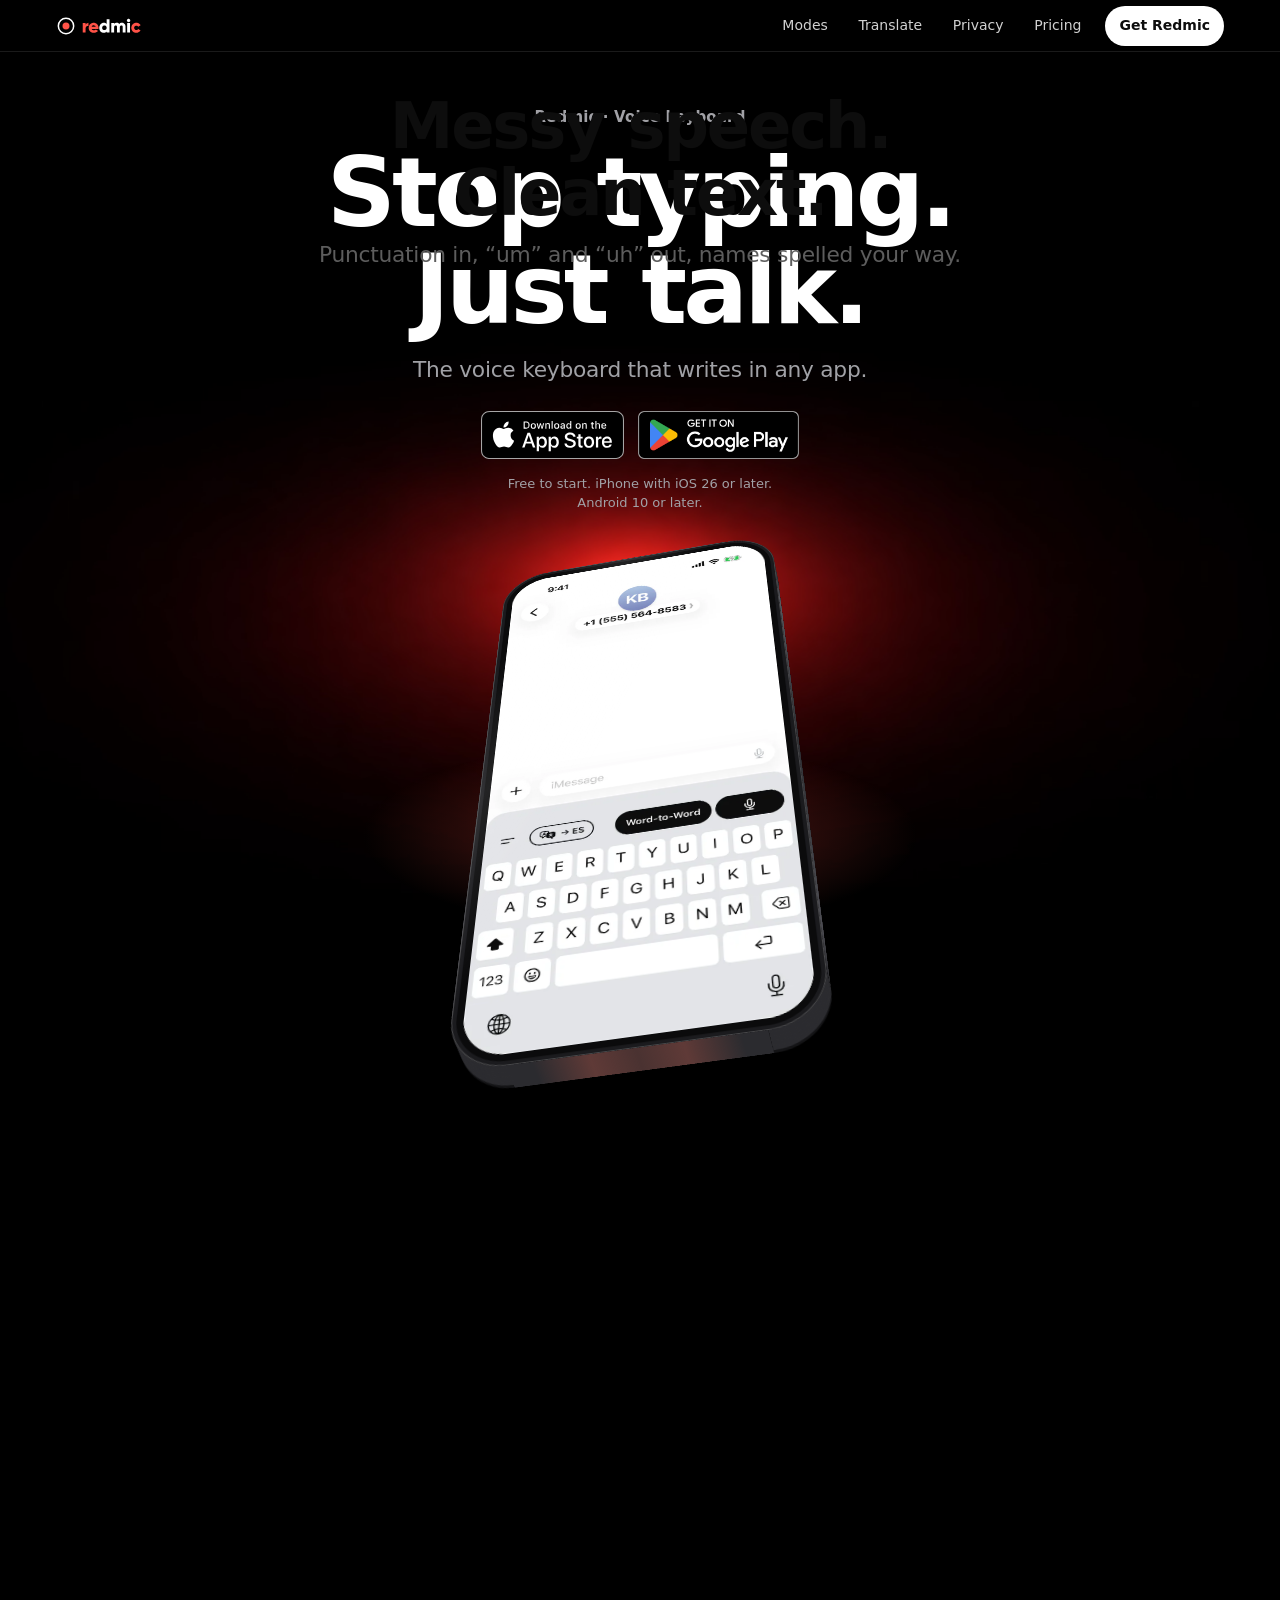
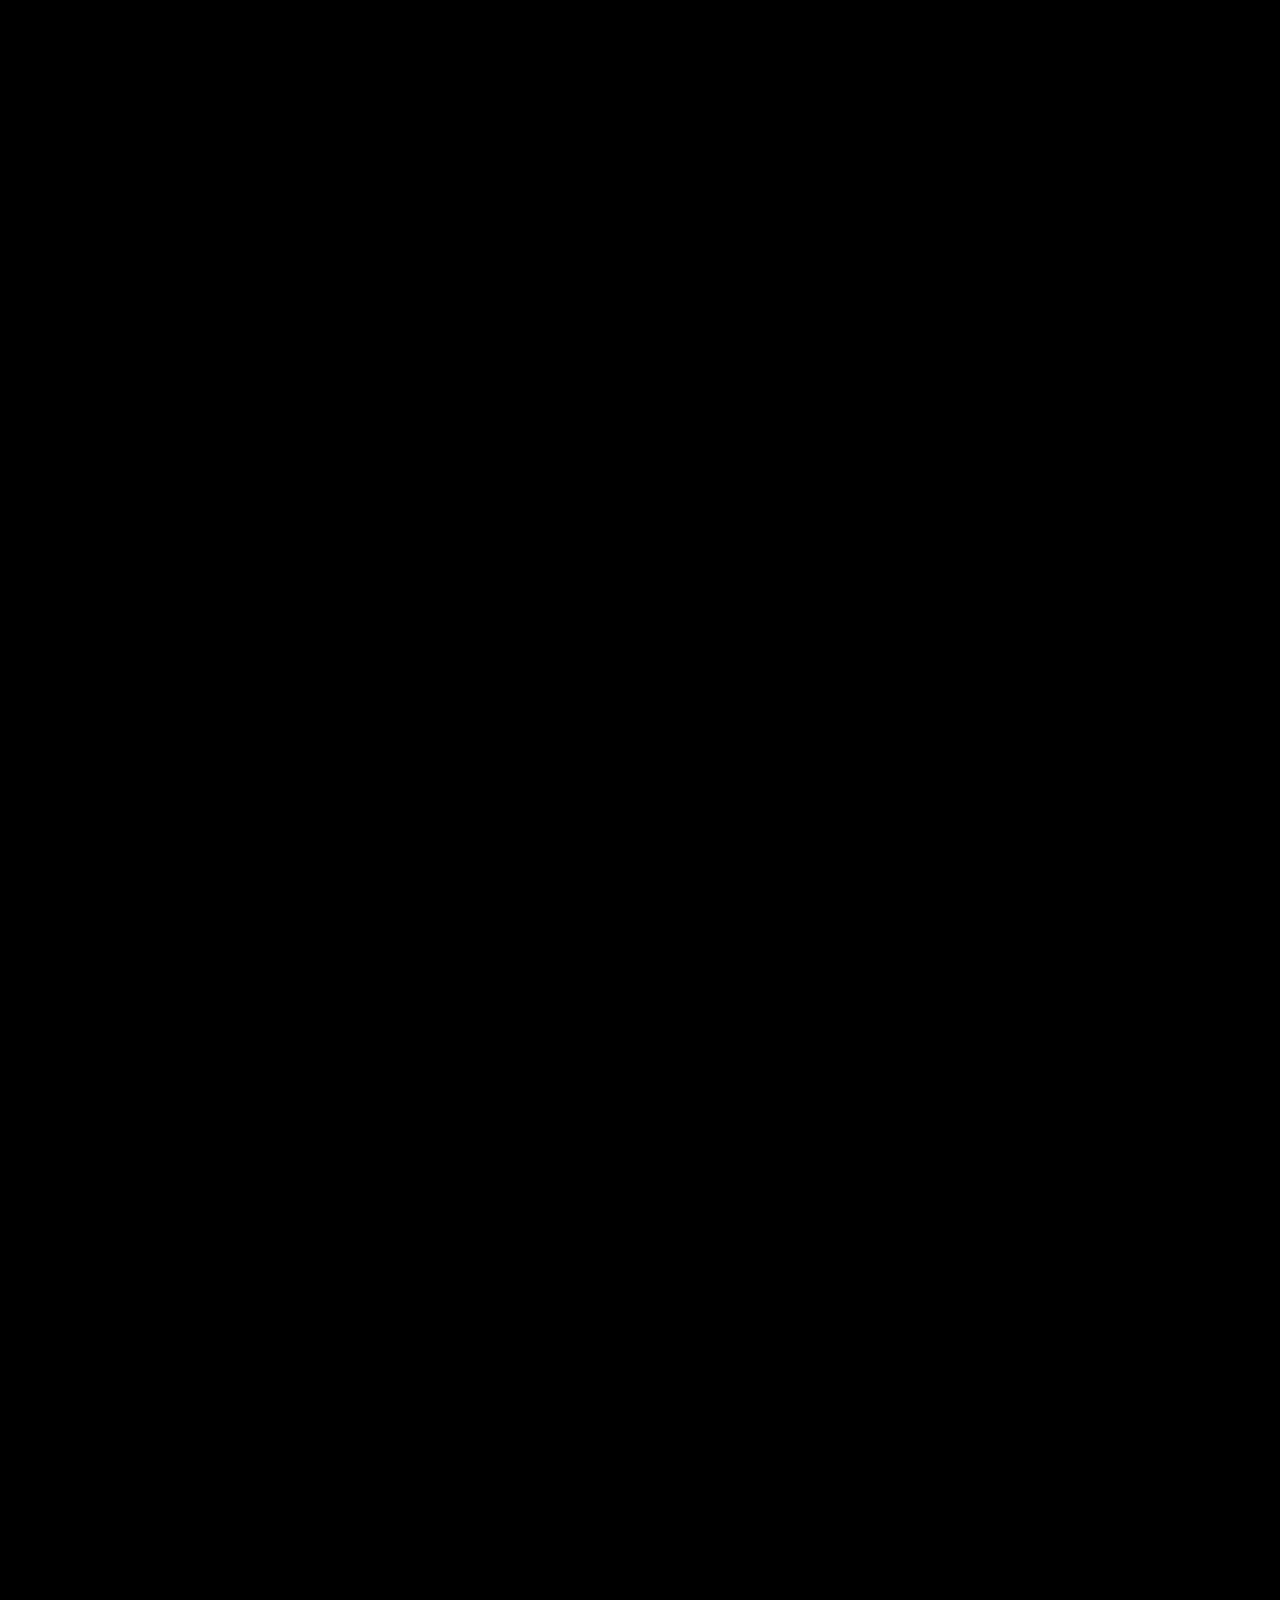
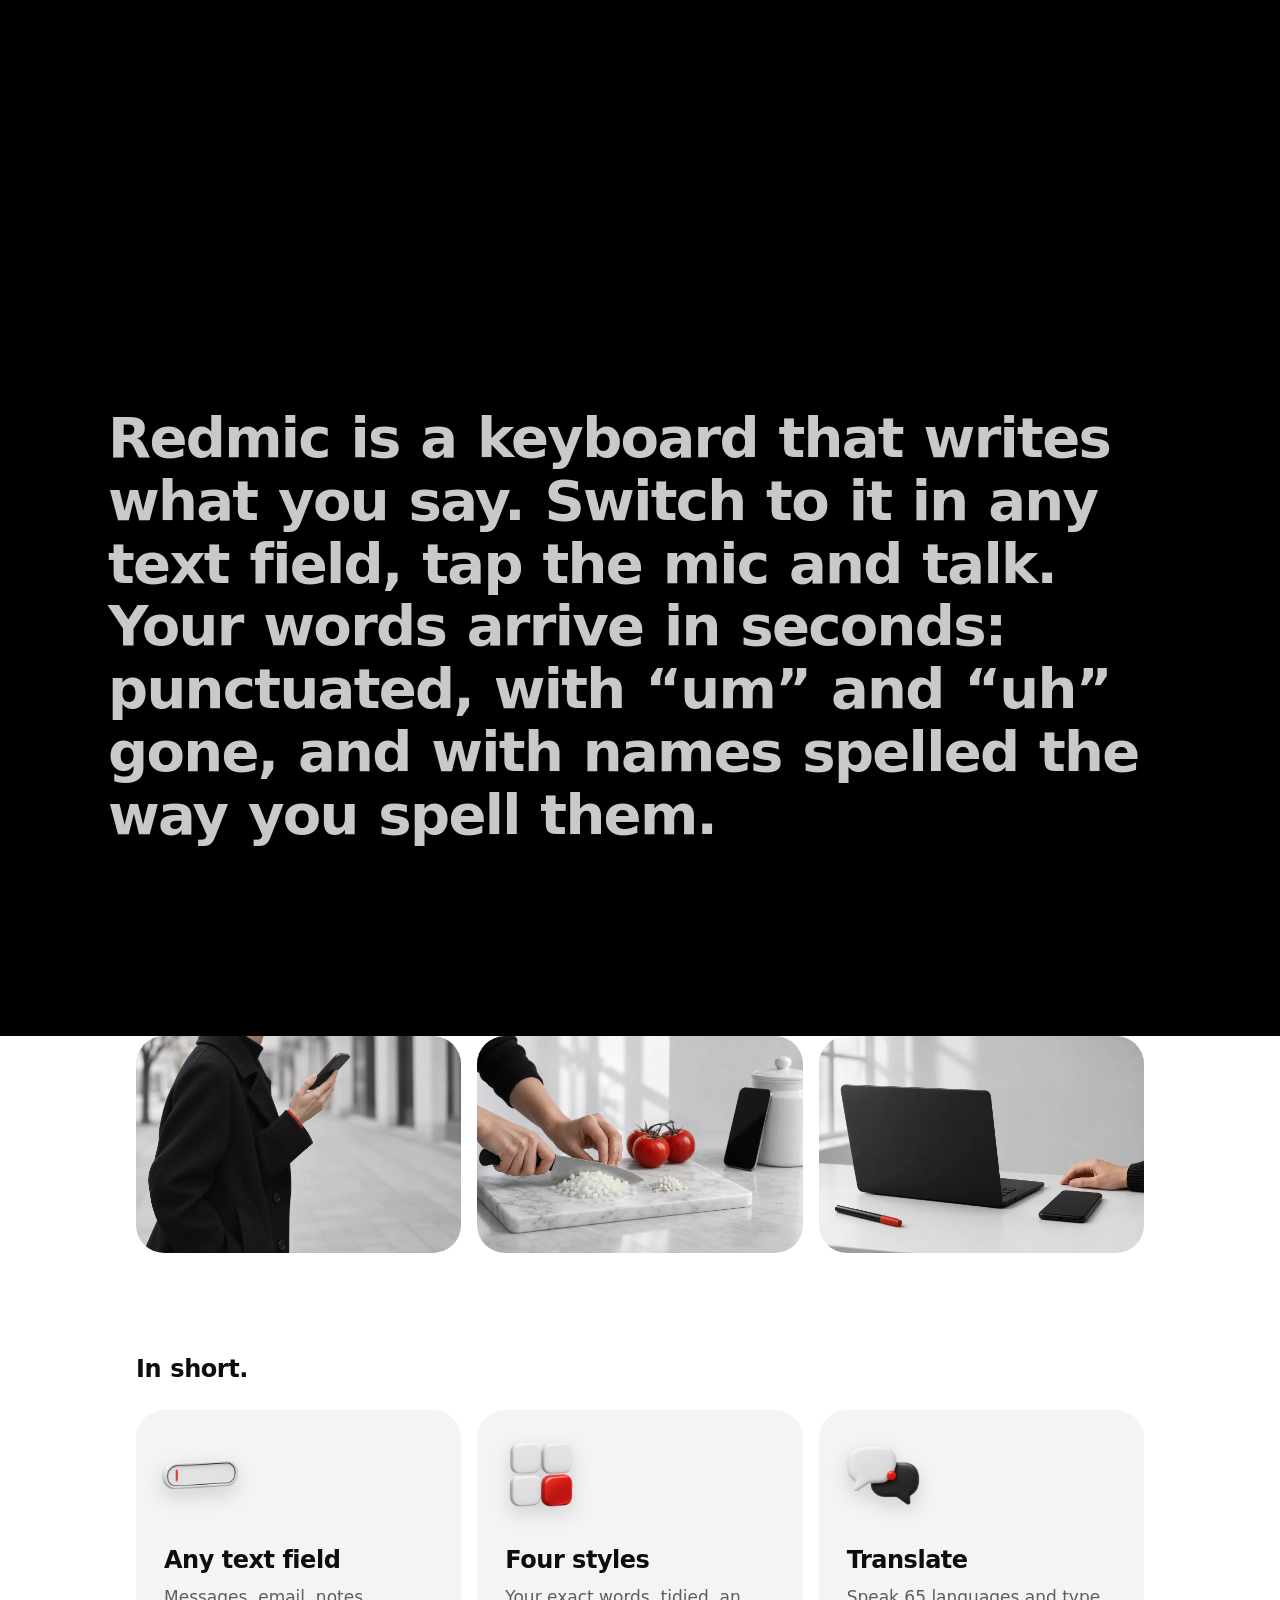
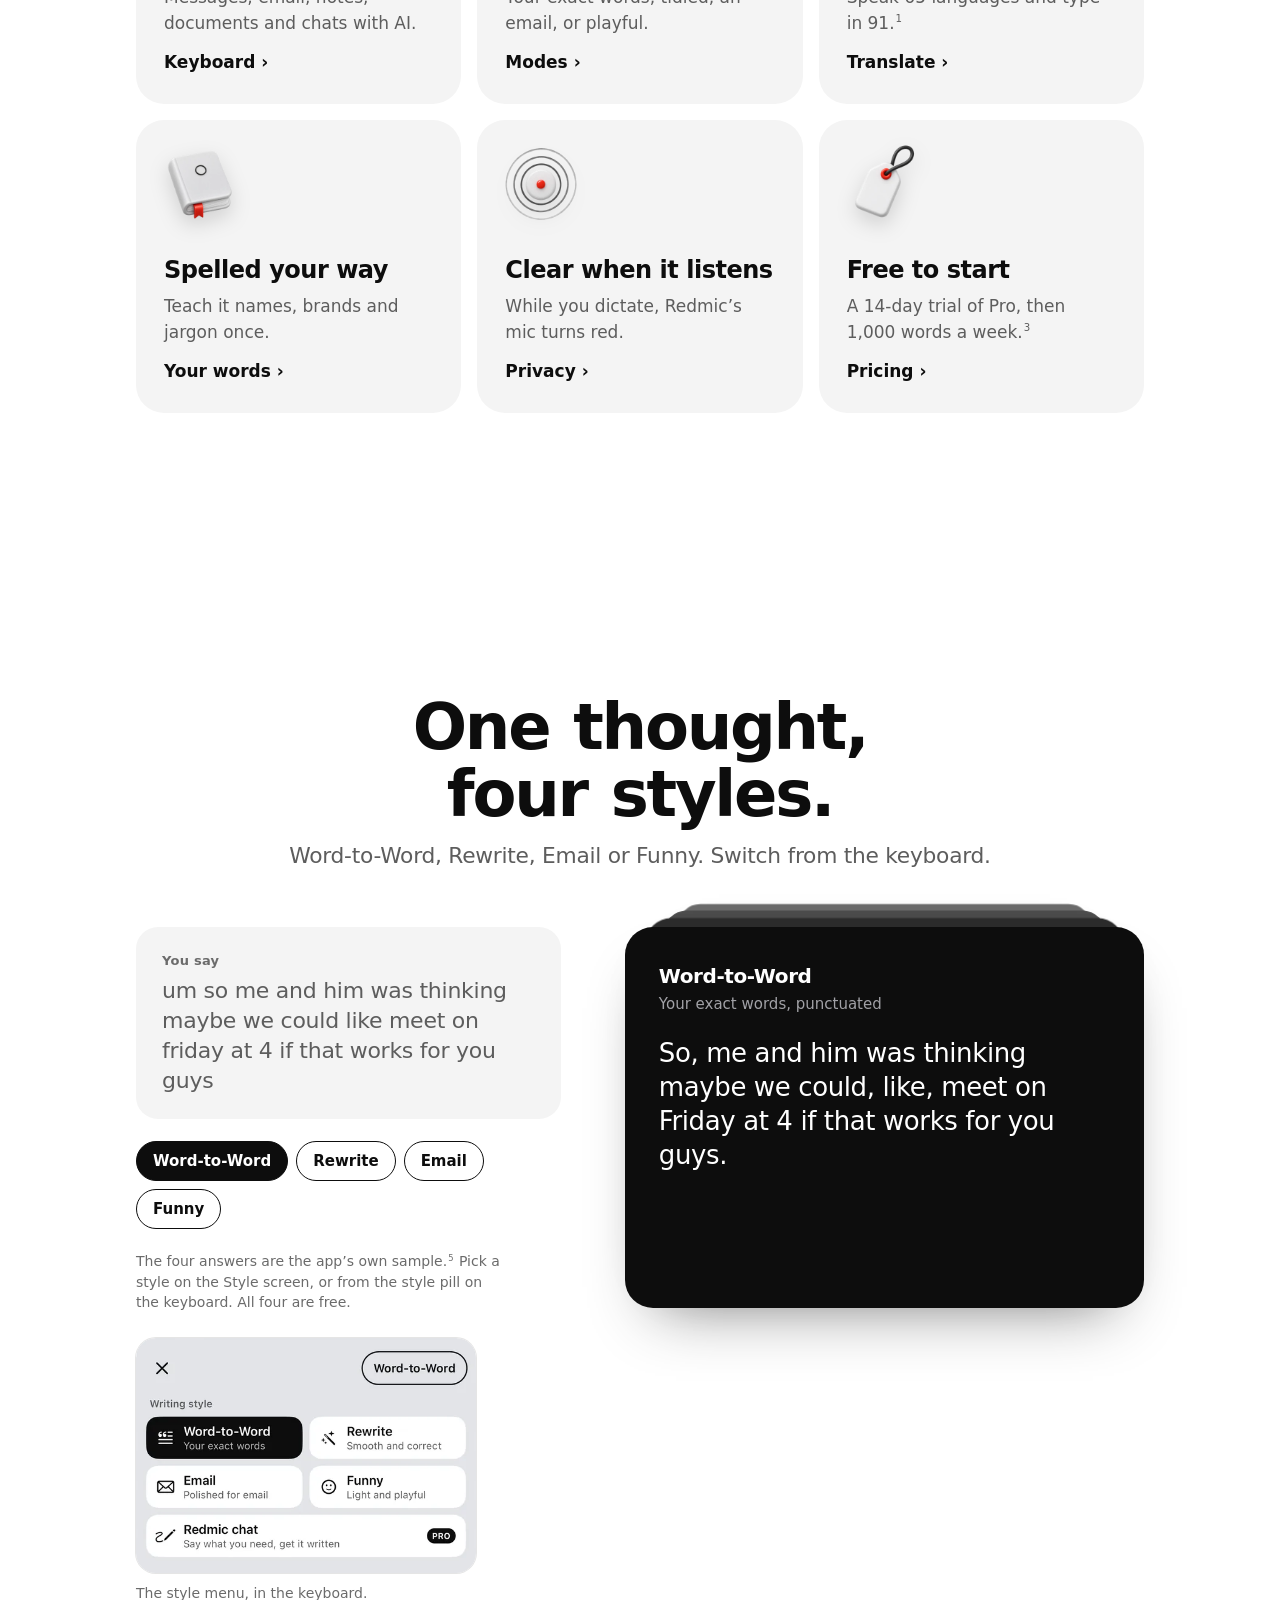
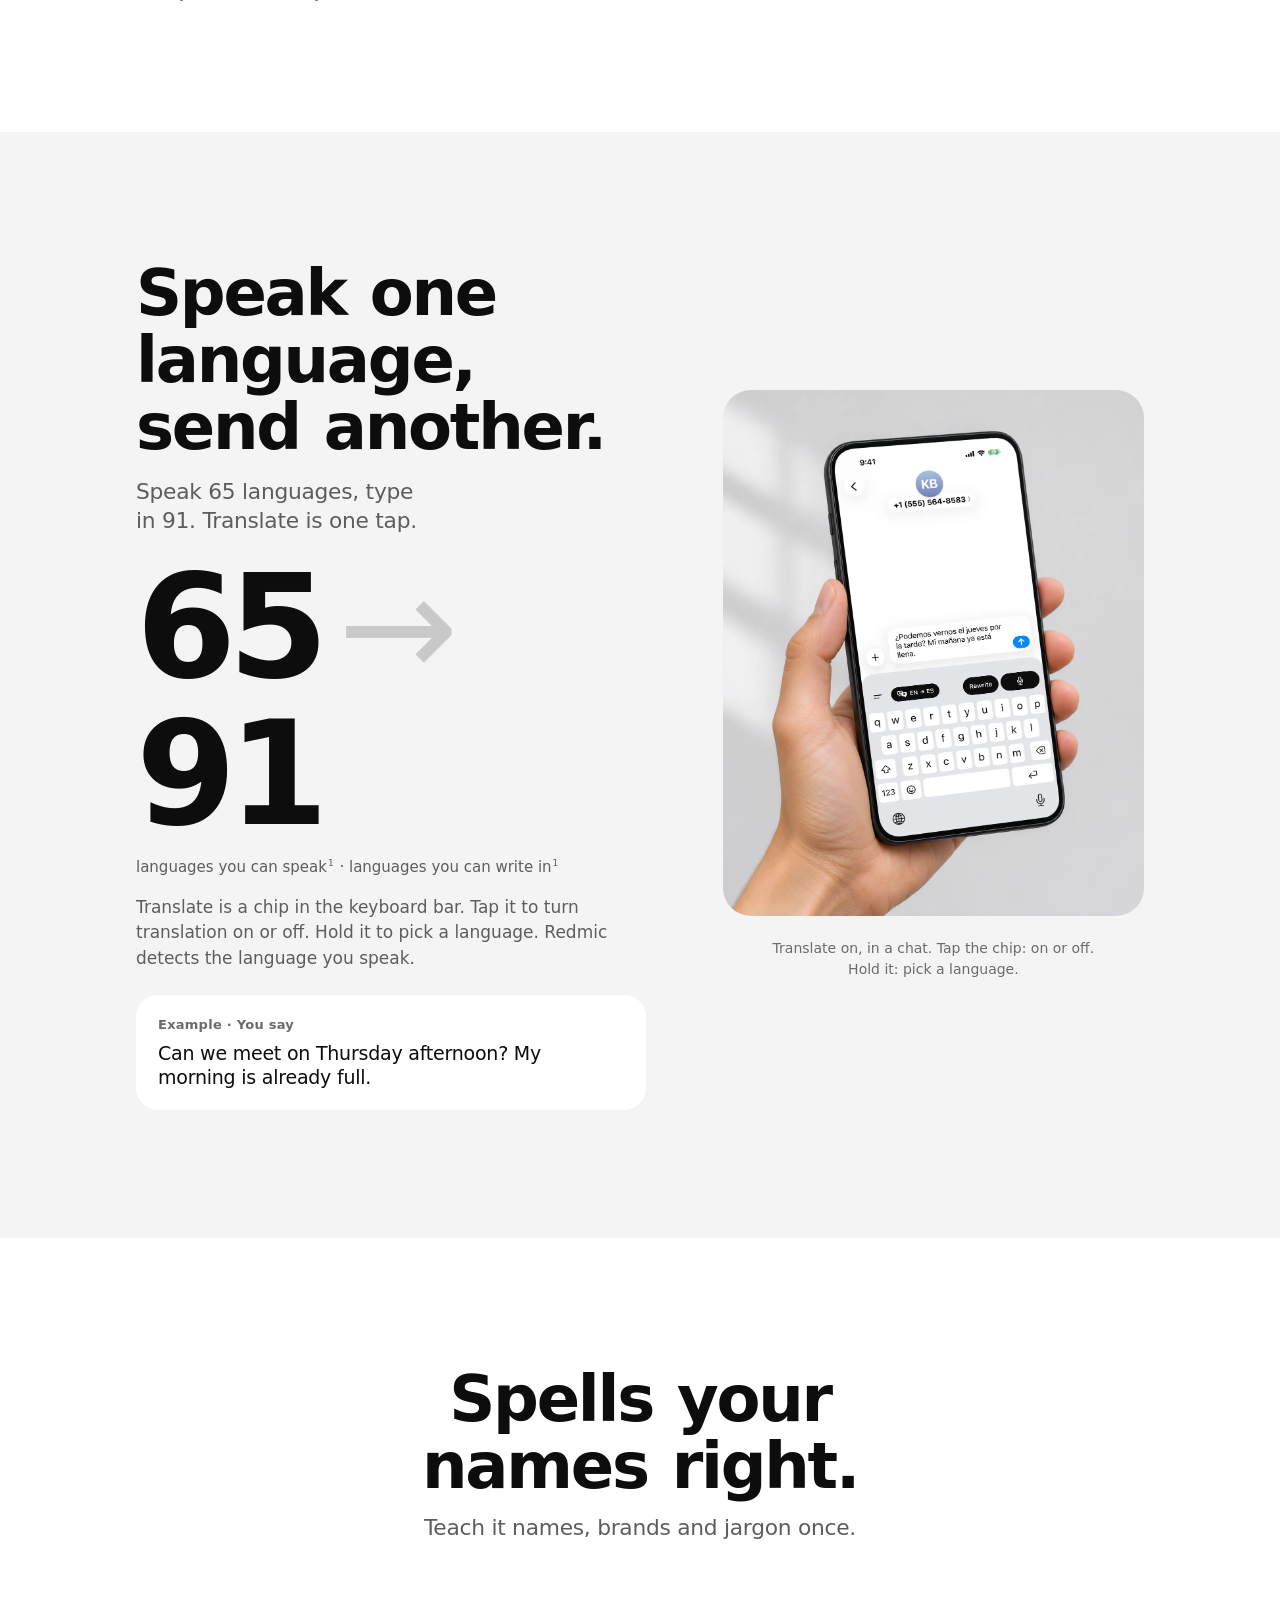
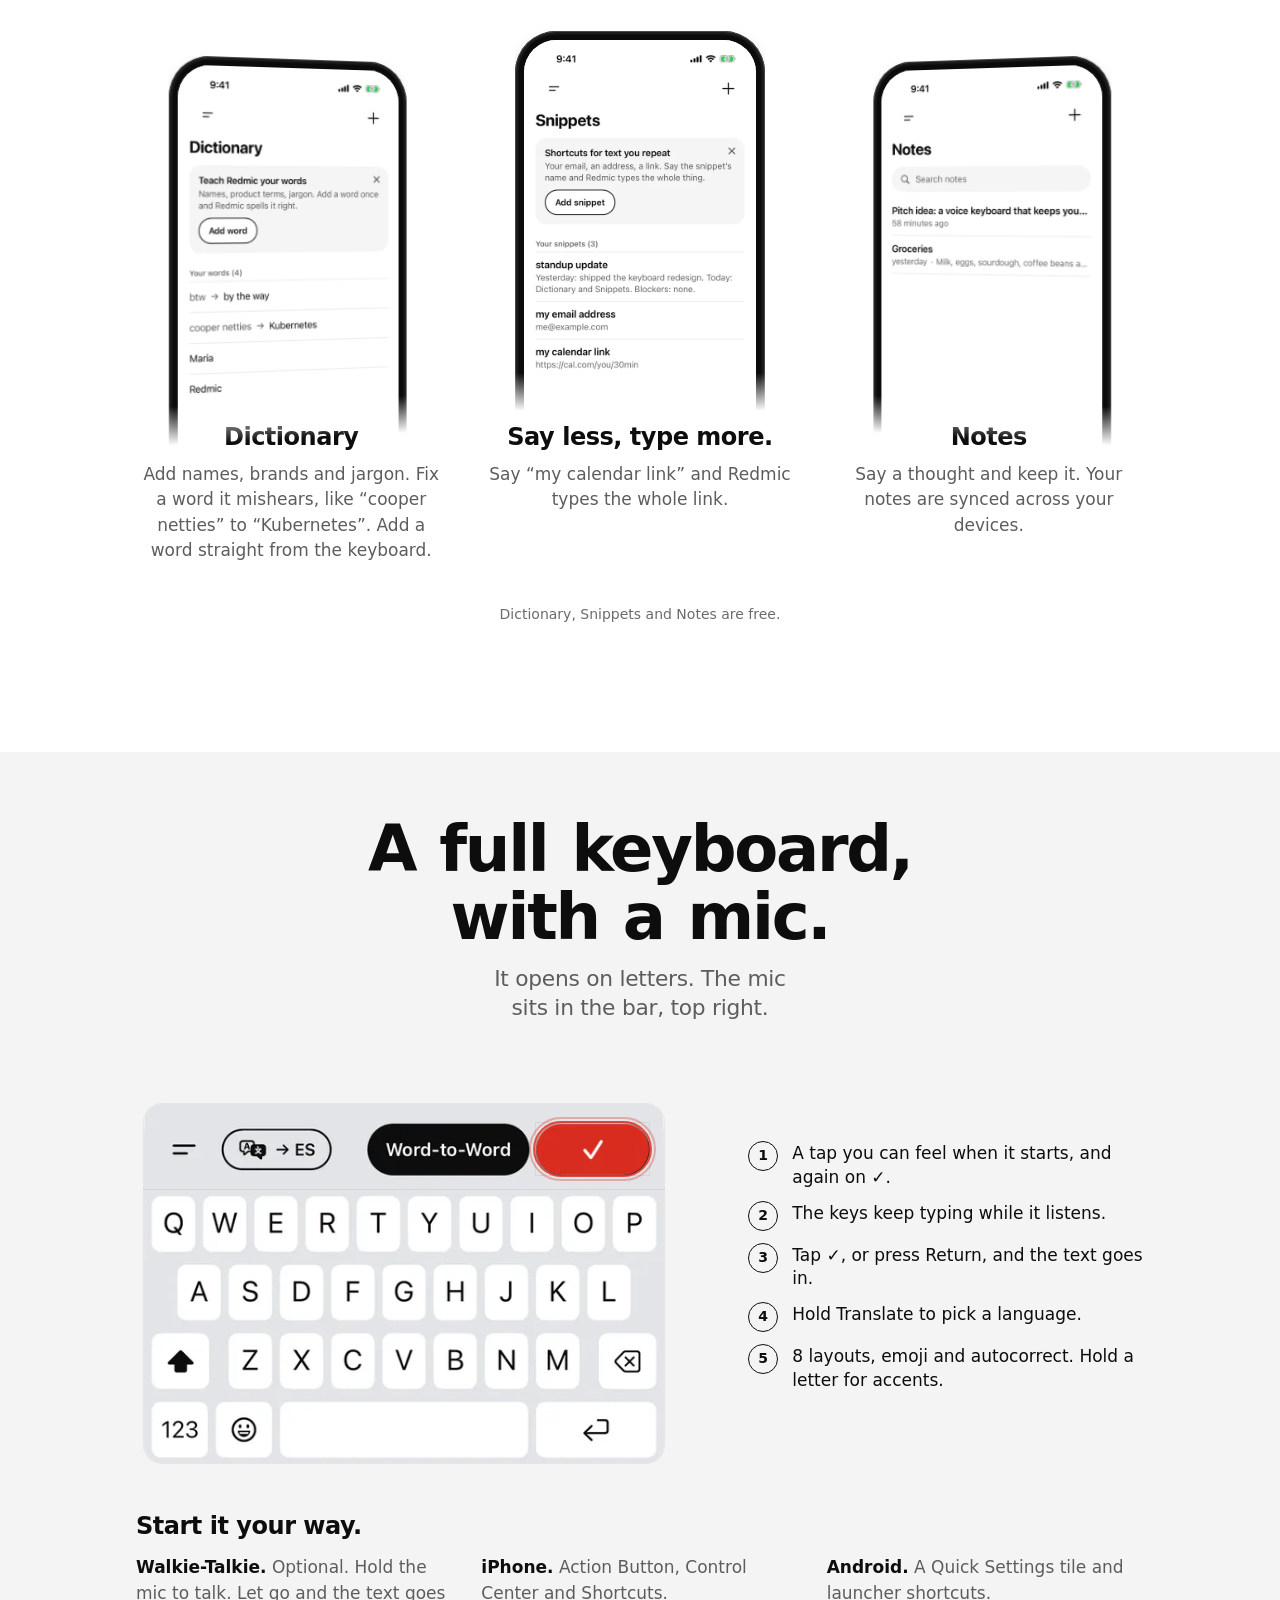
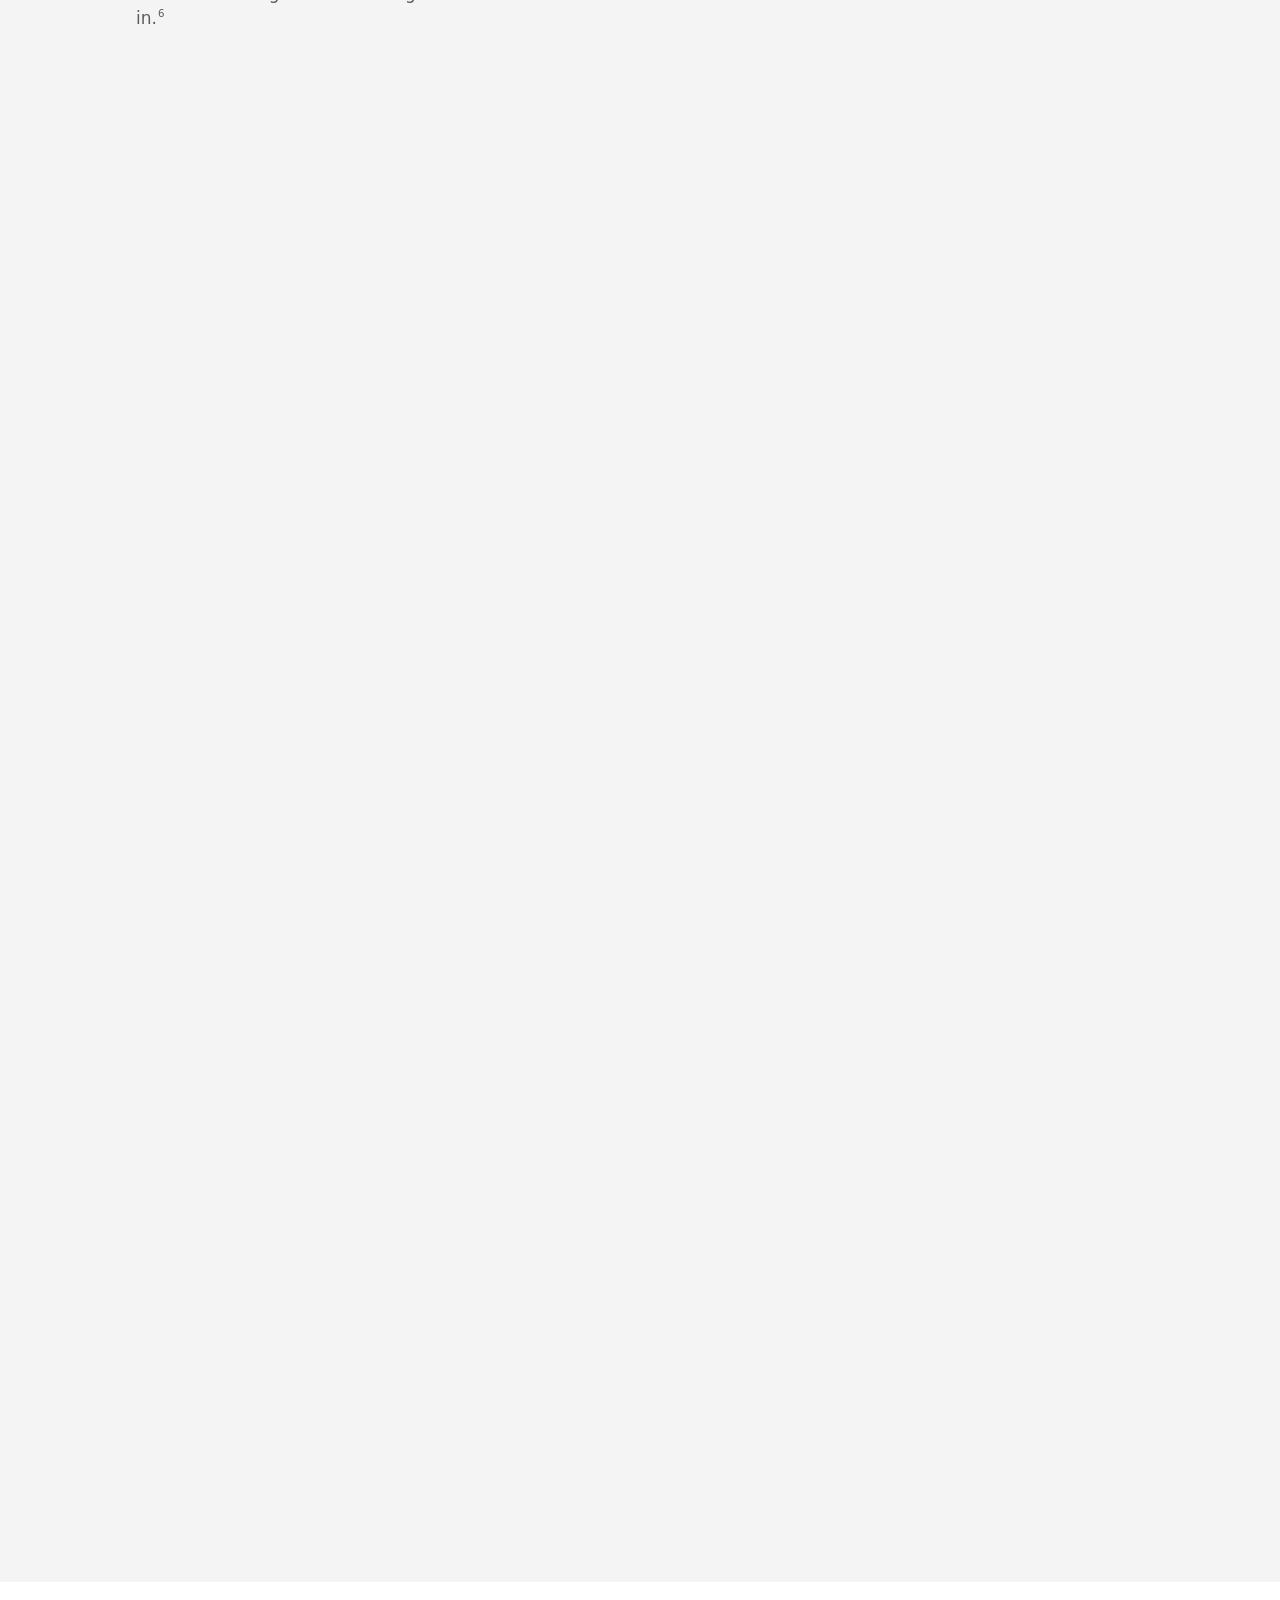
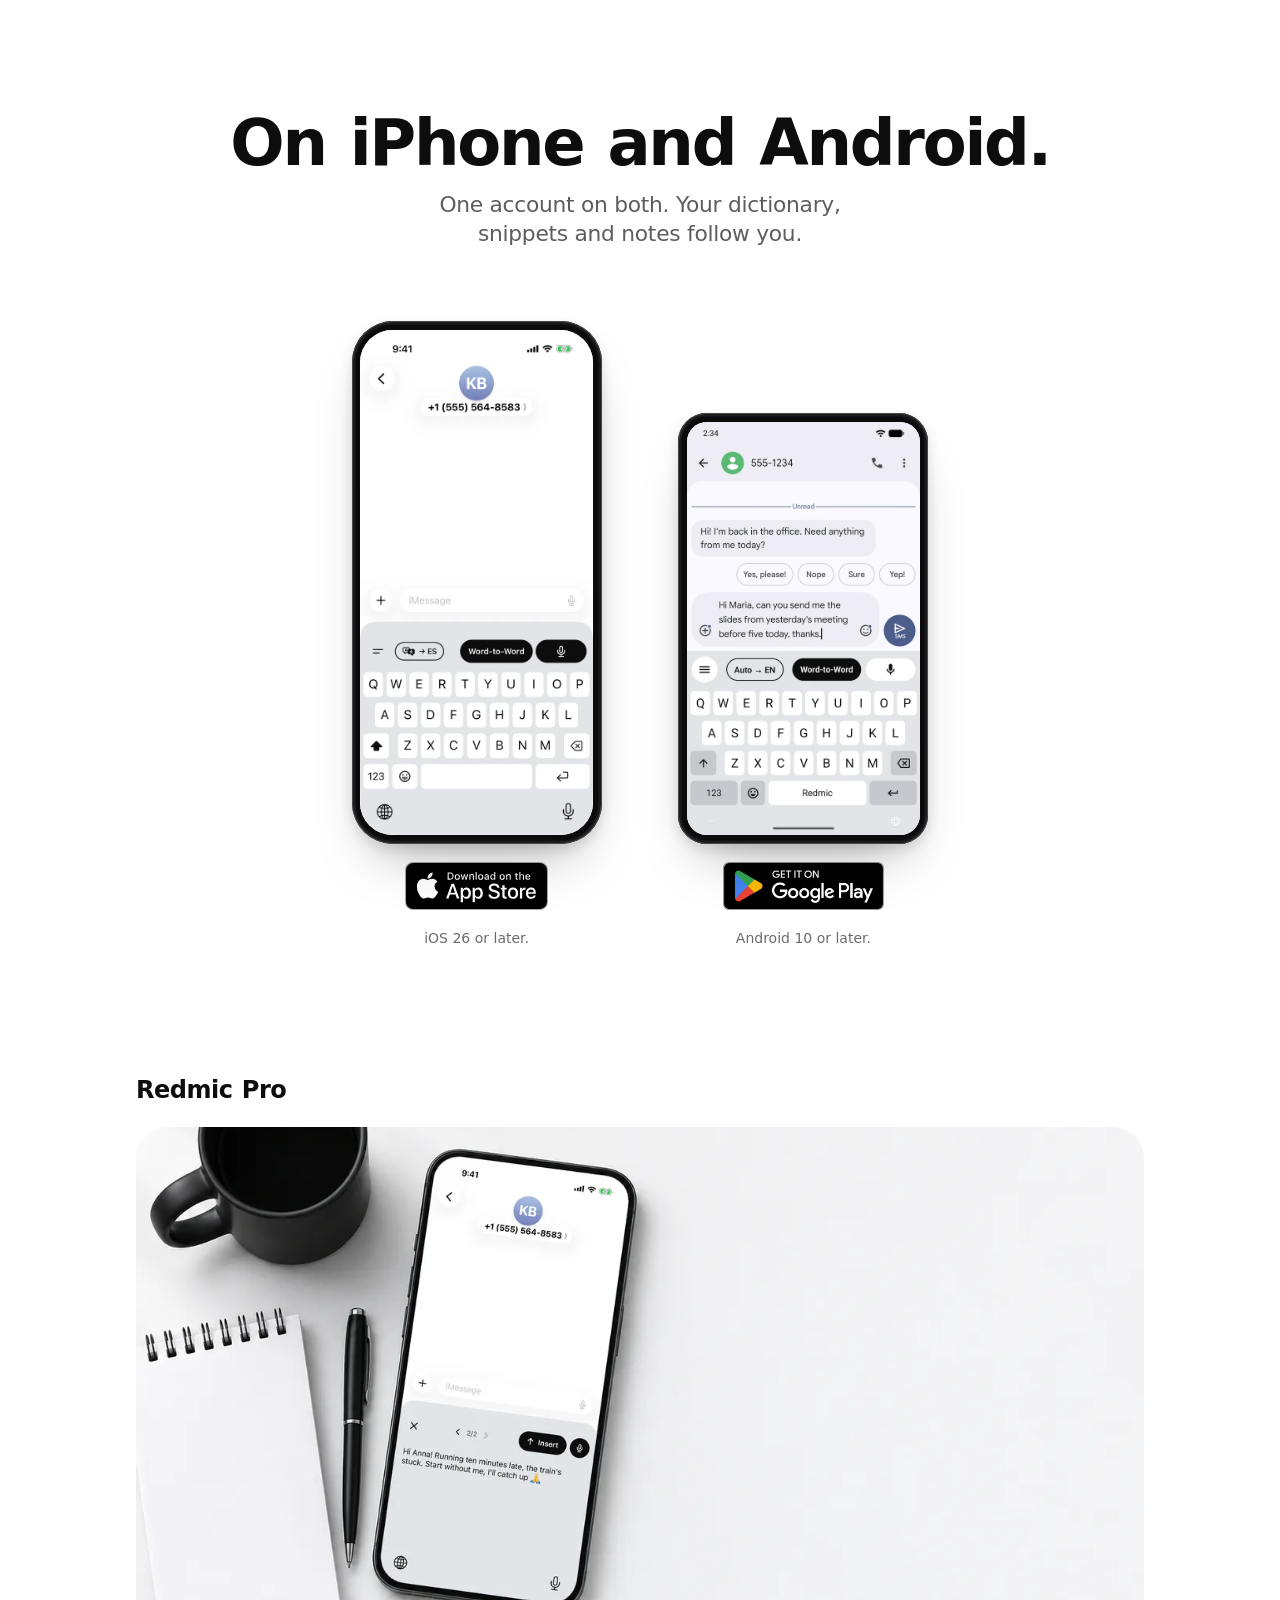
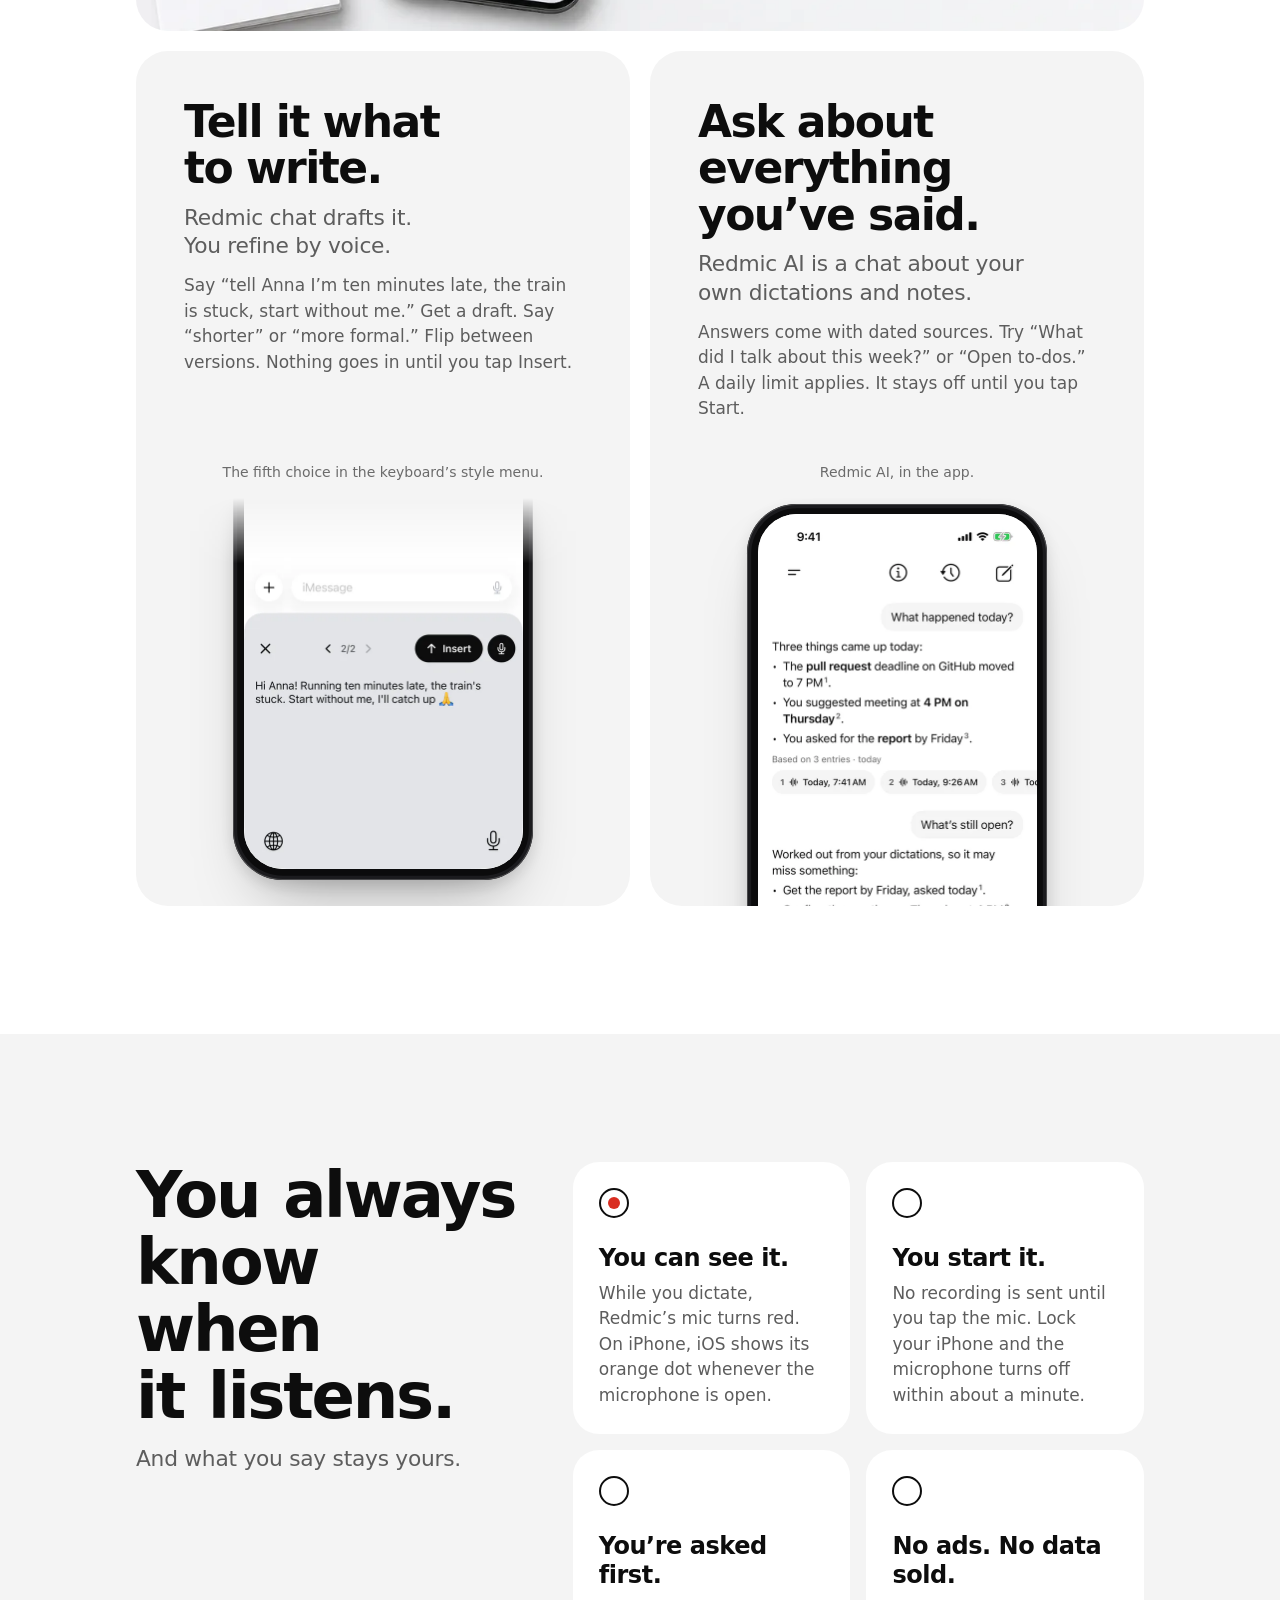
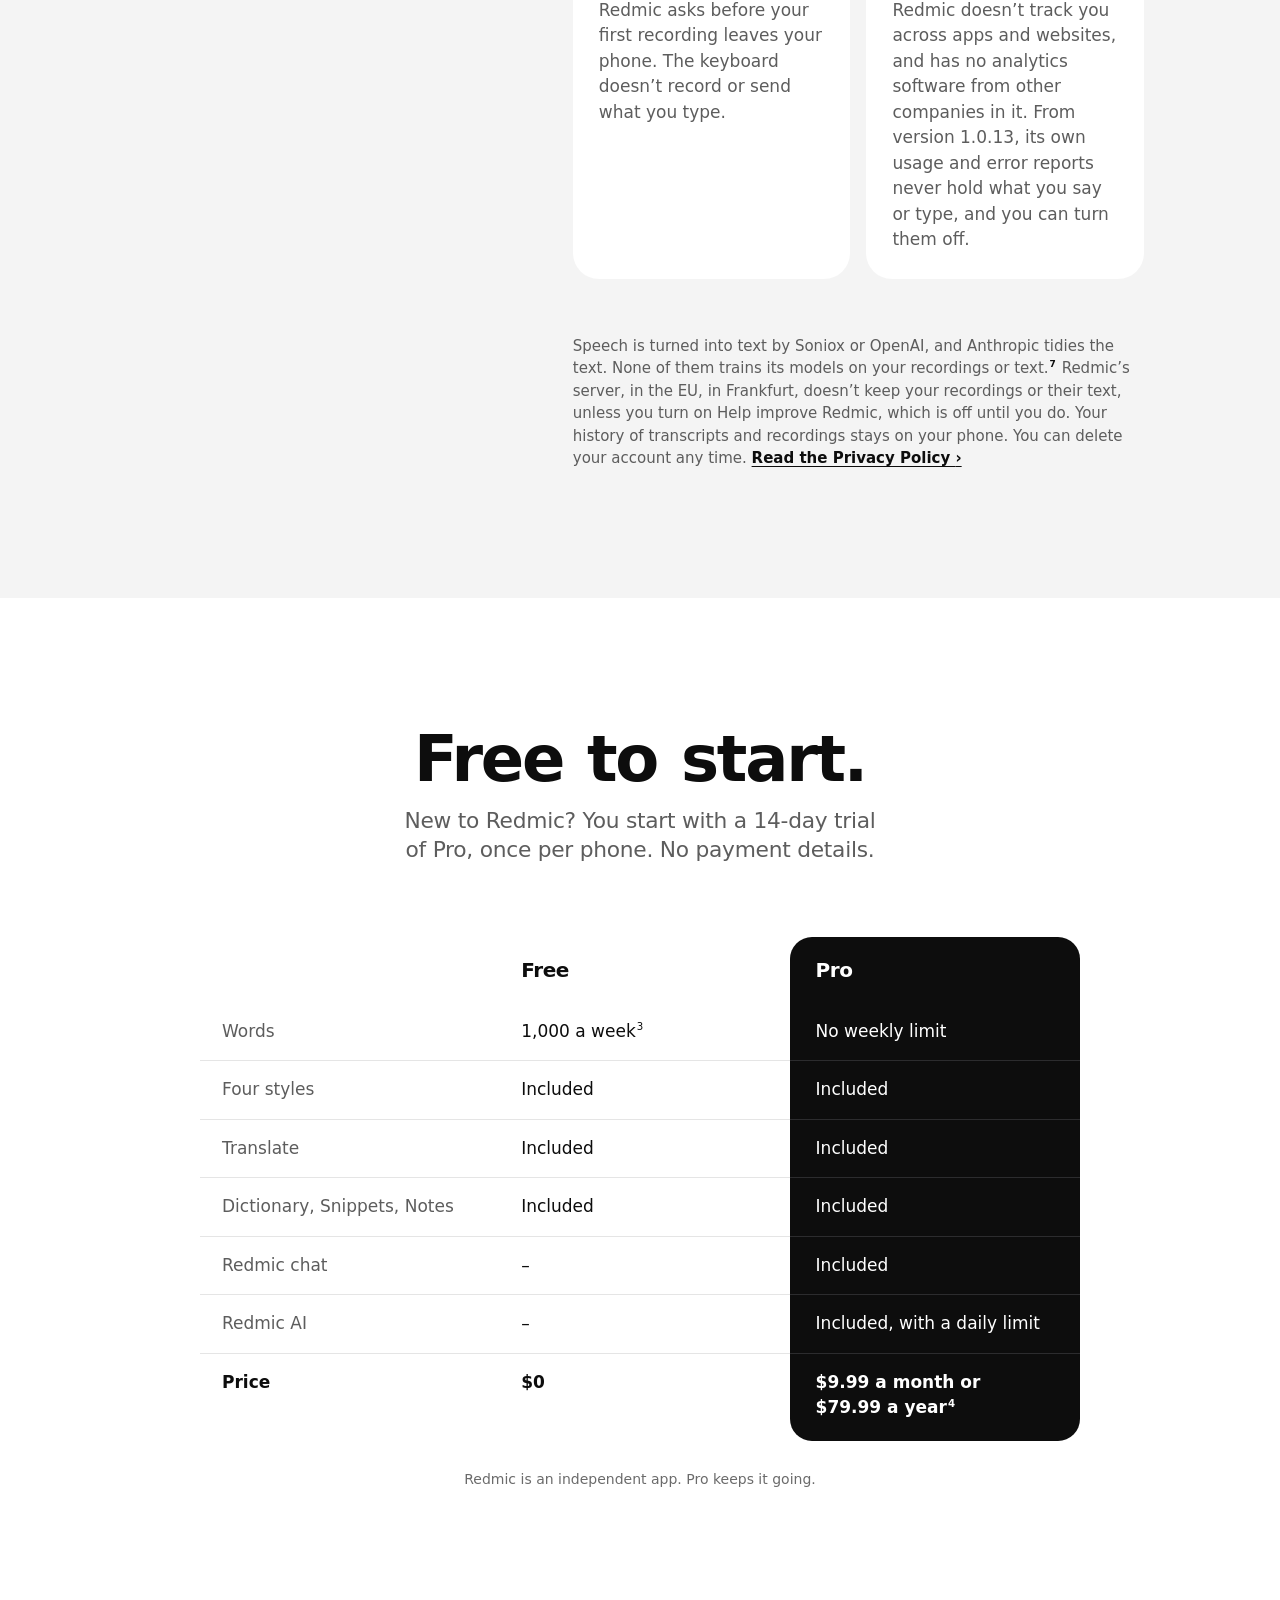
==== commit db8af6ab: "Publish the website from 64ebac3" ====
--- a/index.html
+++ b/index.html
@@ -23,8 +23,8 @@
 <link rel="icon" href="favicon.svg" type="image/svg+xml">
 <link rel="apple-touch-icon" href="apple-touch-icon.png">
 <script>(function(d,c){try{if(!/[?&]plain(?=[&=]|$)/.test(location.search)&&!matchMedia("(prefers-reduced-motion: reduce)").matches&&window.CSS&&CSS.supports("height","100svh")&&CSS.supports("transform-style","preserve-3d")&&!(navigator.connection&&navigator.connection.saveData)&&!(parseFloat(getComputedStyle(d).fontSize)>20)&&innerWidth>=340&&innerHeight>=520)c+=" scrub"}catch(e){}d.className=c;addEventListener("load",function(){if(!window.__redmic)d.className=""})})(document.documentElement,"js");</script>
-<link rel="stylesheet" href="home.css?v=817f4434">
-<script defer src="home.js?v=98d117b1" fetchpriority="high" onerror="document.documentElement.className=''"></script>
+<link rel="stylesheet" href="home.css?v=d6a0ed2f">
+<script defer src="home.js?v=18b071a0" fetchpriority="high" onerror="document.documentElement.className=''"></script>
 <link rel="preload" as="image" href="assets/shots/kb-hero-idle-560.webp?v=56d875d2" imagesrcset="assets/shots/kb-hero-idle-560.webp?v=56d875d2 560w, assets/shots/kb-hero-idle-900.webp?v=d7370e88 900w, assets/shots/kb-hero-idle-1206.webp?v=78469387 1206w" imagesizes="(max-width: 600px) 65vw, 410px" fetchpriority="high">
 
 <script type="application/ld+json">{"@context":"https://schema.org","@type":"SoftwareApplication","name":"Redmic: Voice Keyboard","description":"Redmic is a voice dictation keyboard for iPhone and Android. Tap the mic in any text field and talk: punctuated text, no ums, names spelled your way.","url":"https://redmic.ai/","applicationCategory":"UtilitiesApplication","operatingSystem":"iOS 26 or later, Android 10 or later","offers":{"@type":"Offer","price":"0","priceCurrency":"USD"},"sameAs":["https://apps.apple.com/app/id6829429992","https://play.google.com/store/apps/details?id=com.antonmironenko.redmic"],"publisher":{"@type":"Organization","name":"OKNENOR L.L.C-FZ"}}</script>
--- a/home.css
+++ b/home.css
@@ -193,7 +193,7 @@
 .getbar {
   position: fixed; z-index: 40; left: 50%; bottom: calc(14px + env(safe-area-inset-bottom, 0px));
   transform: translate3d(-50%, 150%, 0); opacity: 0;
-  min-height: 48px; padding: 8px 26px; box-shadow: 0 10px 30px rgba(0, 0, 0, 0.22);
+  min-height: 48px; padding: 8px 26px; box-shadow: 0 0 0 1px rgba(255, 255, 255, 0.22), 0 10px 30px rgba(0, 0, 0, 0.22); /* the hairline keeps its shape over the black cards */
   transition: transform 0.45s var(--ease), opacity 0.3s;
 }
 .getbar.is-up { transform: translate3d(-50%, 0, 0); opacity: 1; }
@@ -313,6 +313,12 @@
 .scrub .hero > .stage, .scrub .scene[style*="--len"] > .stage {
   position: sticky; top: 0; height: 100svh; overflow: clip;
 }
+/* Some phones show the page further down than the stage reaches (Safari under its floating bar, any
+   browser once its bars slide away). The opening's phone, lying at rest or rising, reaches past the
+   stage's lower edge: it is let through there, so it isn't seen cut. Once the white has filled the
+   stage the phone is gone, or its lower end would show under the white. */
+.scrub .hero > .stage { overflow: visible; overflow-x: clip; }
+.scrub .hero.is-white .hero__device, .scrub .hero.is-white .hero__plate { visibility: hidden; } /* (the plate too: WebKit ends the white a hair above the stage's edge, and a black line of the plate showed there) */
 
 /* ── 1–3. The opening ─────────────────────────────────────────────────────────────────────────── */
 
@@ -404,7 +410,7 @@
 .scrub .hero__curtain .hero__claim { opacity: 1; }
 .scrub .hero__curtain .lead { color: var(--second); }
 .scrub .hero__curtain {
-  display: block; position: absolute; inset: 0; z-index: 5; visibility: hidden;
+  display: block; position: absolute; inset: 0 0 -1px; z-index: 5; visibility: hidden;
   background: var(--canvas); color: var(--ink);
 }
 .scrub .hero__writes { position: absolute; width: 1px; height: 1px; overflow: hidden; clip-path: inset(50%); white-space: nowrap; }
@@ -455,7 +461,11 @@
   }
   .scrub .hero__steps li {
     inset: 0 auto 0 0; padding: 0; background: none; font-size: clamp(1.25rem, 1.9vw, 1.75rem); letter-spacing: -0.012em;
+    transition: opacity 0.12s, transform 0.3s var(--ease); /* without a pill behind them, two labels would show through each other */
   }
+  .scrub .hero .stage[data-step="1"] .hero__steps li:nth-child(1),
+  .scrub .hero .stage[data-step="2"] .hero__steps li:nth-child(2),
+  .scrub .hero .stage[data-step="3"] .hero__steps li:nth-child(3) { transition-delay: 0.12s; }
 }
 
 /* ── 4. The statement ─────────────────────────────────────────────────────────────────────────── */
@@ -467,7 +477,7 @@
 }
 /* With the scenes, it comes up into the lower half of the white while the opening's last lines are
    still there (no empty screen after the turn), and shows once the white has covered the stage. */
-.scrub .statement { margin-top: -52svh; background: none; z-index: 6; }
+.scrub .statement { margin-top: -52svh; min-height: 52svh; background: none; z-index: 6; } /* at least as tall as its overlap: the next section never starts inside the stage */
 .scrub .statement__text { opacity: 0; transition: opacity 0.25s; }
 .scrub .hero.is-white ~ .statement .statement__text { opacity: 1; } /* home.js marks the opening once the white fills its stage */
 .scrub .statement__text .sw { color: var(--faint); transition: color 0.3s; }
@@ -507,6 +517,10 @@
 .card p { color: var(--second); text-wrap: pretty; }
 .card > a { margin-top: 4px; font-weight: 600; text-decoration: none; }
 .card > a:hover { text-decoration: underline; }
+@media (min-width: 620px) and (max-width: 899px) and (hover: hover) and (pointer: fine) {
+  /* A narrow window on a computer: three rows of two (a touch screen of this width keeps the row to swipe). */
+  .short__row { display: grid; grid-template-columns: repeat(2, minmax(0, 1fr)); overflow: visible; scroll-snap-type: none; padding: 4px var(--gutter) 12px; }
+}
 @media (min-width: 900px) {
   /* Room for all six: two rows of three, and nothing to scroll (a mouse wheel can't scroll a row sideways). */
   .short__row {
@@ -531,6 +545,10 @@
 @media (max-width: 430px), (min-width: 900px) and (max-width: 1099px) {
   .modes__tabs { gap: 6px; }
   .modes__tabs .chip { padding: 6px 10px; font-size: 0.875rem; }
+}
+@media (max-width: 339px) {
+  .modes__tabs { gap: 4px; }
+  .modes__tabs .chip { padding: 6px 8px; font-size: 0.8125rem; }
 }
 /* The four answers: a row to swipe on a phone, a pile to leaf through on a wide screen. */
 .deck {
@@ -584,7 +602,7 @@
   /* The stage is a grid whether pinned or not: home.js pins it for a moment to see if it fits, and
      Chrome counts a block turning into a grid and back as a layout shift, though nothing is drawn. */
   .scrub .modes .stage { display: grid; }
-  .scrub .modes[style*="--len"] .stage { align-content: center; padding: var(--nav-h) 0 0; }
+  .scrub .modes[style*="--len"] .stage { align-content: center; padding: calc(var(--nav-h) + 12px) 0 12px; }
   .scrub .modes[style*="--len"] .modes__head { margin-bottom: calc(clamp(12px, 3svh, 48px) + 28px); } /* the pile's back cards stand 27 px above it */
   @media (max-height: 859px) { .scrub .modes[style*="--len"] .modes__menu { display: none; } } /* no room for it in a pinned stage this low */
 }
@@ -685,6 +703,7 @@
      together, the keyboard sized by the screen's height, its points and the last block lit in turn. */
   .scrub .keyboard[style*="--len"] .stage { align-content: center; padding: calc(var(--nav-h) + 8px) 0 16px; gap: clamp(12px, 3svh, 44px); }
   .scrub .keyboard[style*="--len"] .exploded { max-width: min(520px, 58svh); perspective: 1600px; margin-top: clamp(12px, 6svh, 72px); padding-bottom: 22px; }
+  @media (max-width: 1099px) { .scrub .keyboard[style*="--len"] .exploded { max-width: min(400px, 58svh); } } /* tilted, it overhangs its box: this keeps it off the window's edge */
   @media (max-height: 779px) { .scrub .keyboard[style*="--len"] .keyboard__more { gap: 8px; } }
   .scrub .keyboard[style*="--len"] .exploded__tilt { transform-style: preserve-3d; }
   .scrub .keyboard[style*="--len"] .layer { backface-visibility: hidden; box-shadow: 0 0 0 1px rgba(0, 0, 0, 0.06); }
@@ -768,6 +787,7 @@
   .plans td:last-child, .plans thead th:last-child { padding-left: 12px; padding-right: 12px; }
 }
 @media (max-width: 18.5em) { .plans .nowrap { white-space: normal; } } /* very large text on a phone: the prices may wrap */
+@media (max-width: 339px) { .plans { font-size: 0.875rem; } .plans thead th:nth-child(2) { width: 26%; } }
 @media (min-width: 620px) { .plans { font-size: 1.0625rem; } .plans th, .plans td { padding: 16px 22px; } .plans td:last-child, .plans thead th:last-child { padding-left: 26px; padding-right: 26px; } }
 
 /* ── 13. Questions ────────────────────────────────────────────────────────────────────────────── */
@@ -847,7 +867,13 @@
   .nav { position: absolute; }
   .skip, .getbar { display: none !important; }
   [data-reveal] { opacity: 1 !important; transform: none !important; }
-  .hero, .final, .deck__card, .plans td:last-child, .plans thead th:last-child, .flip__face--back { -webkit-print-color-adjust: exact; print-color-adjust: exact; }
+  .hero, .final, .nav, .button, .deck__card, .plans td:last-child, .plans thead th:last-child, .flip__face--back { -webkit-print-color-adjust: exact; print-color-adjust: exact; }
+  html, body, html[data-nav="dark"], html[data-nav="dark"] body { background: #fff; } /* or the gaps between sections print black */
+  /* Paper is as wide as a phone's layout: the rows that scroll there wrap here. */
+  .short__row, .deck { flex-wrap: wrap; overflow: visible; }
+  .card, .deck__card { flex: 1 1 40%; break-inside: avoid; }
+  .modes__tabs { display: none; }
+  .phone--flat .phone__front { box-shadow: inset 0 0 0 1px rgba(255, 255, 255, 0.2), inset 0 0 0 calc(var(--bezel) * 0.4) #1b1b1e; } /* soft shadows print as grey boxes in some PDF viewers */
 }
 
 /* For the checks (scripts/site_check): time stands still, so a picture of a scroll position is
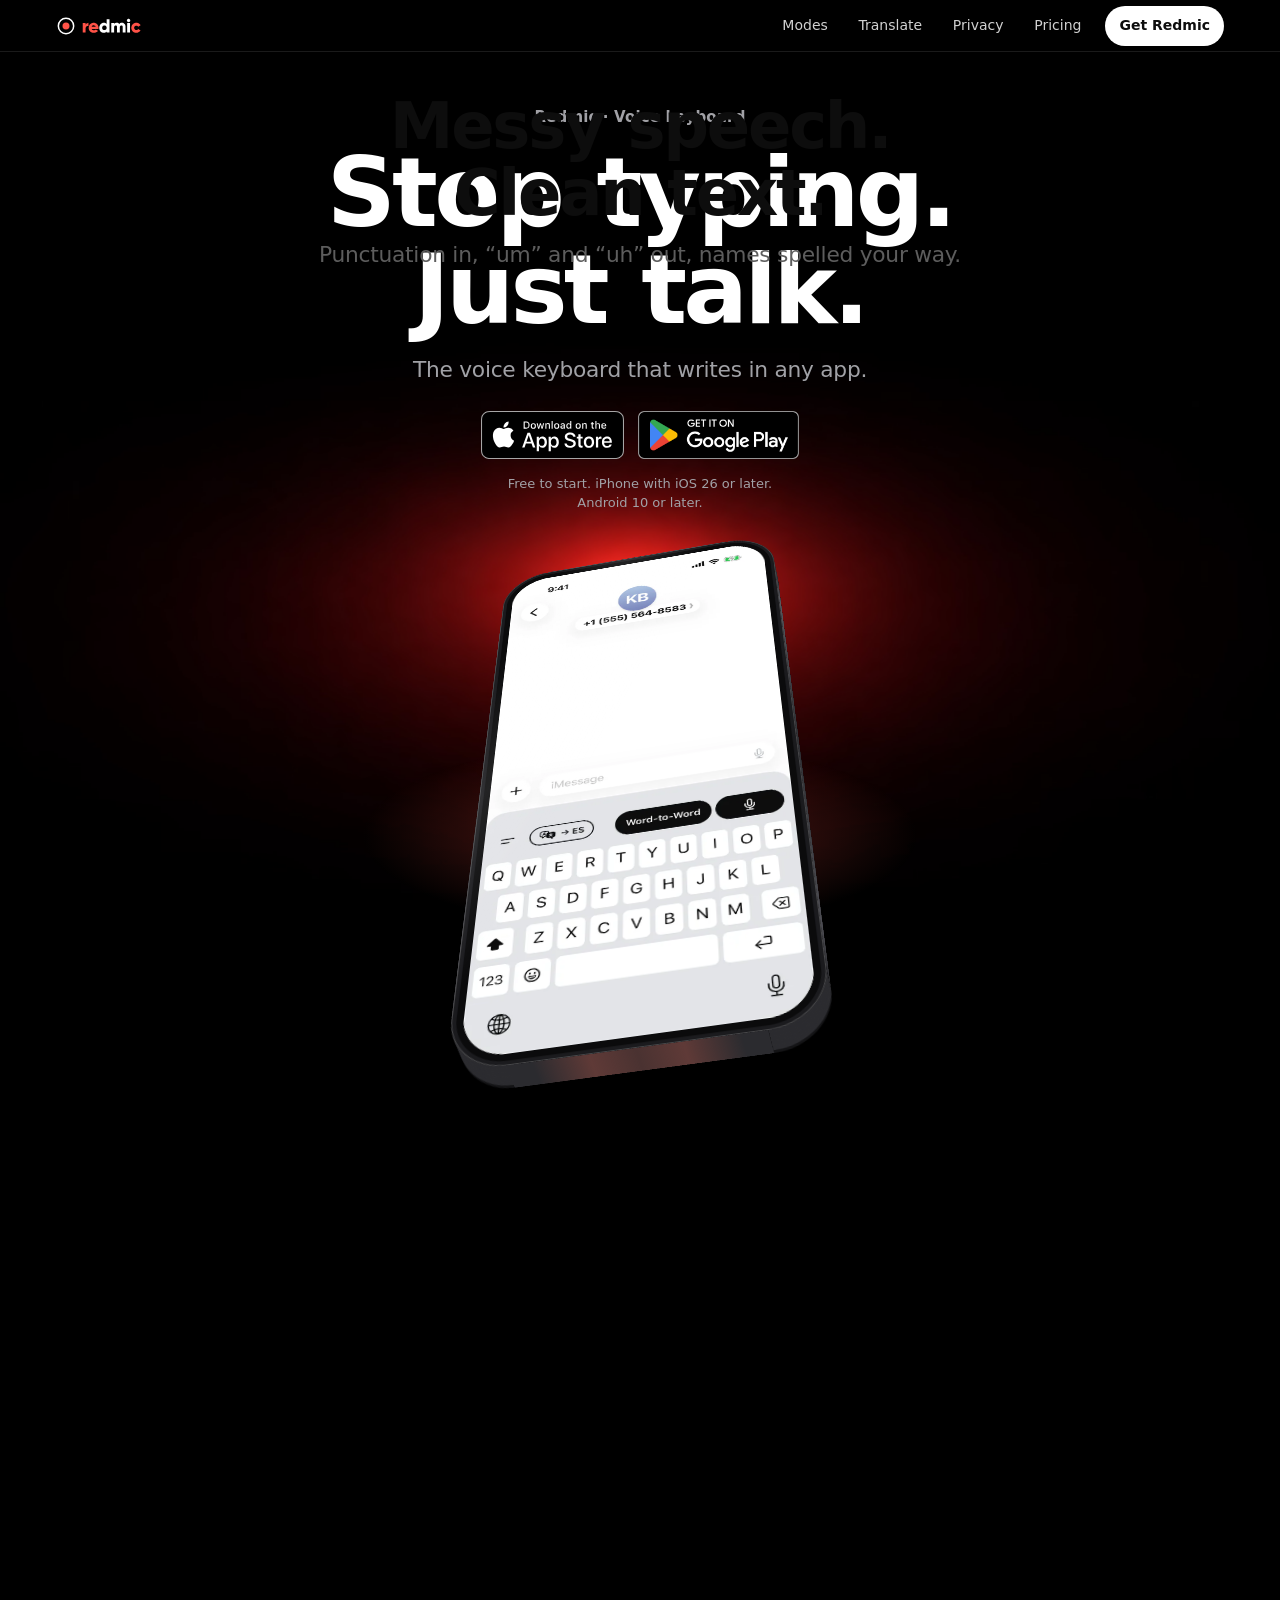
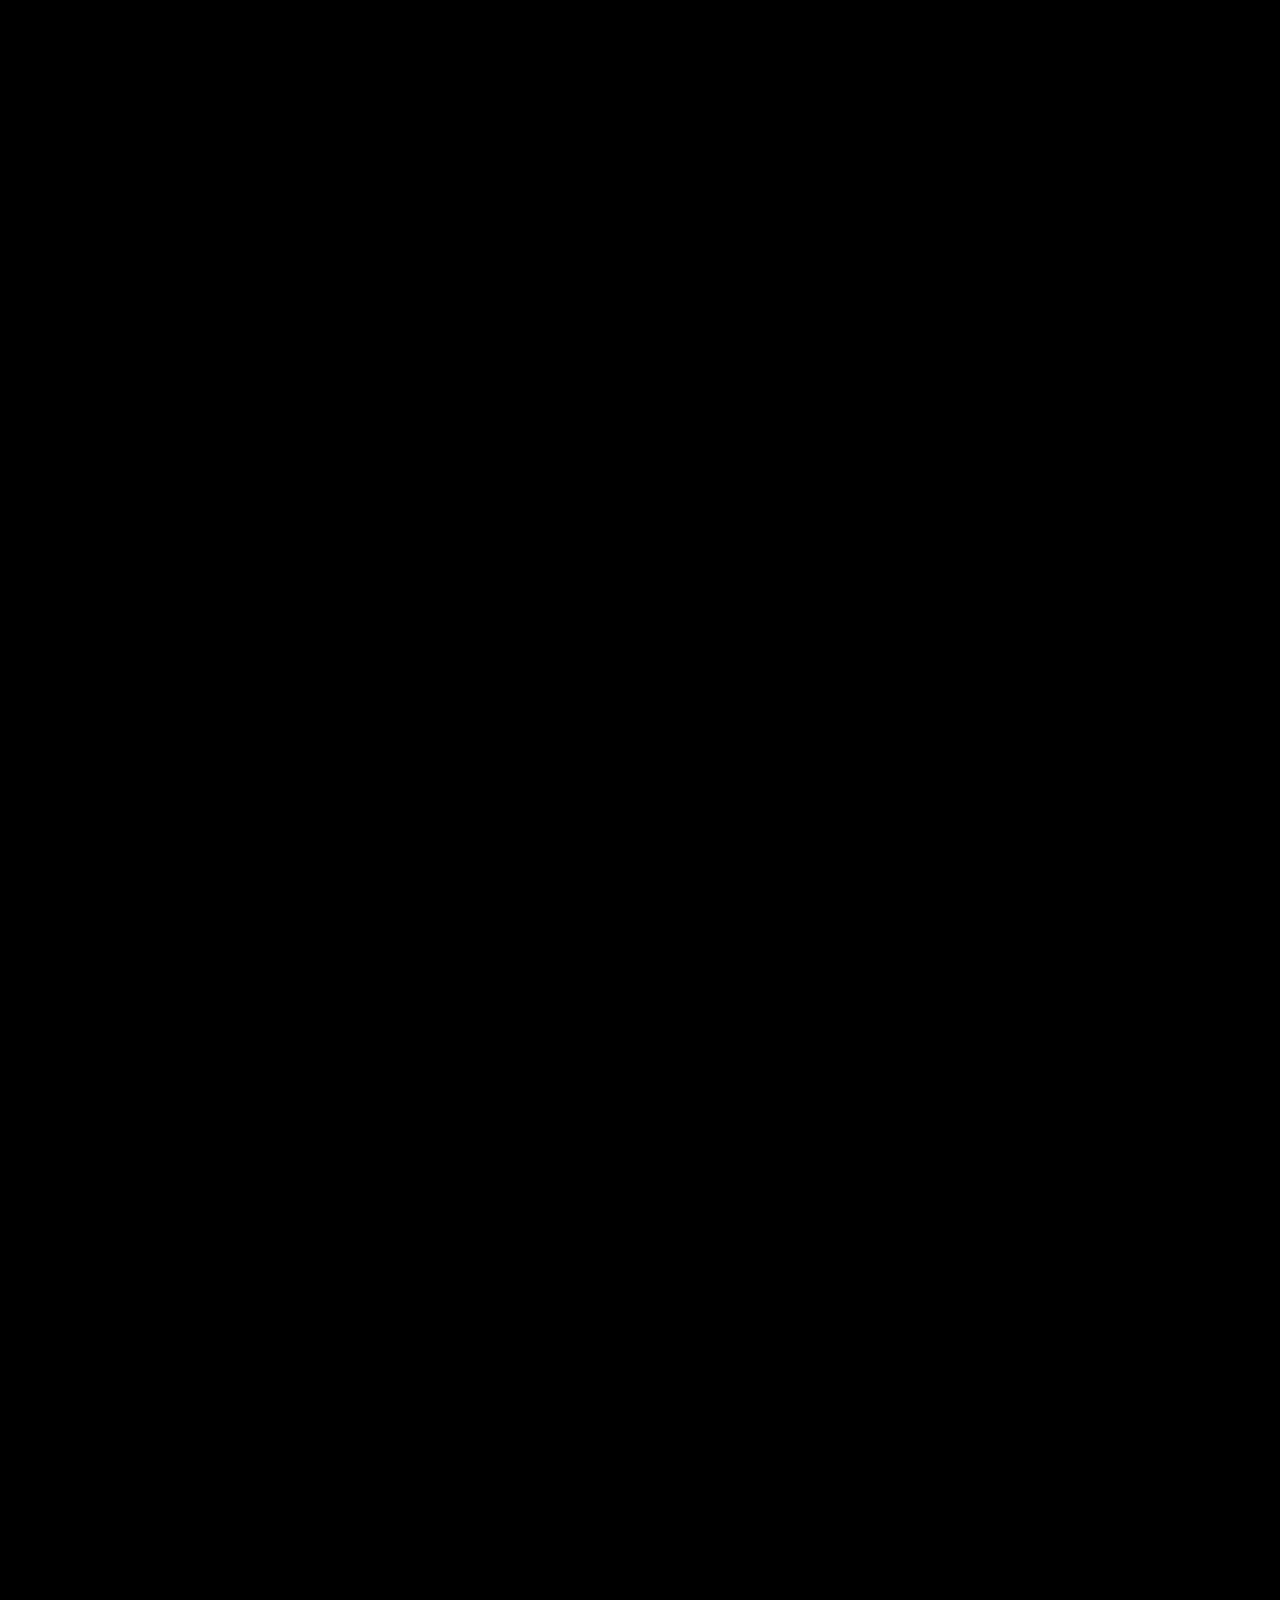
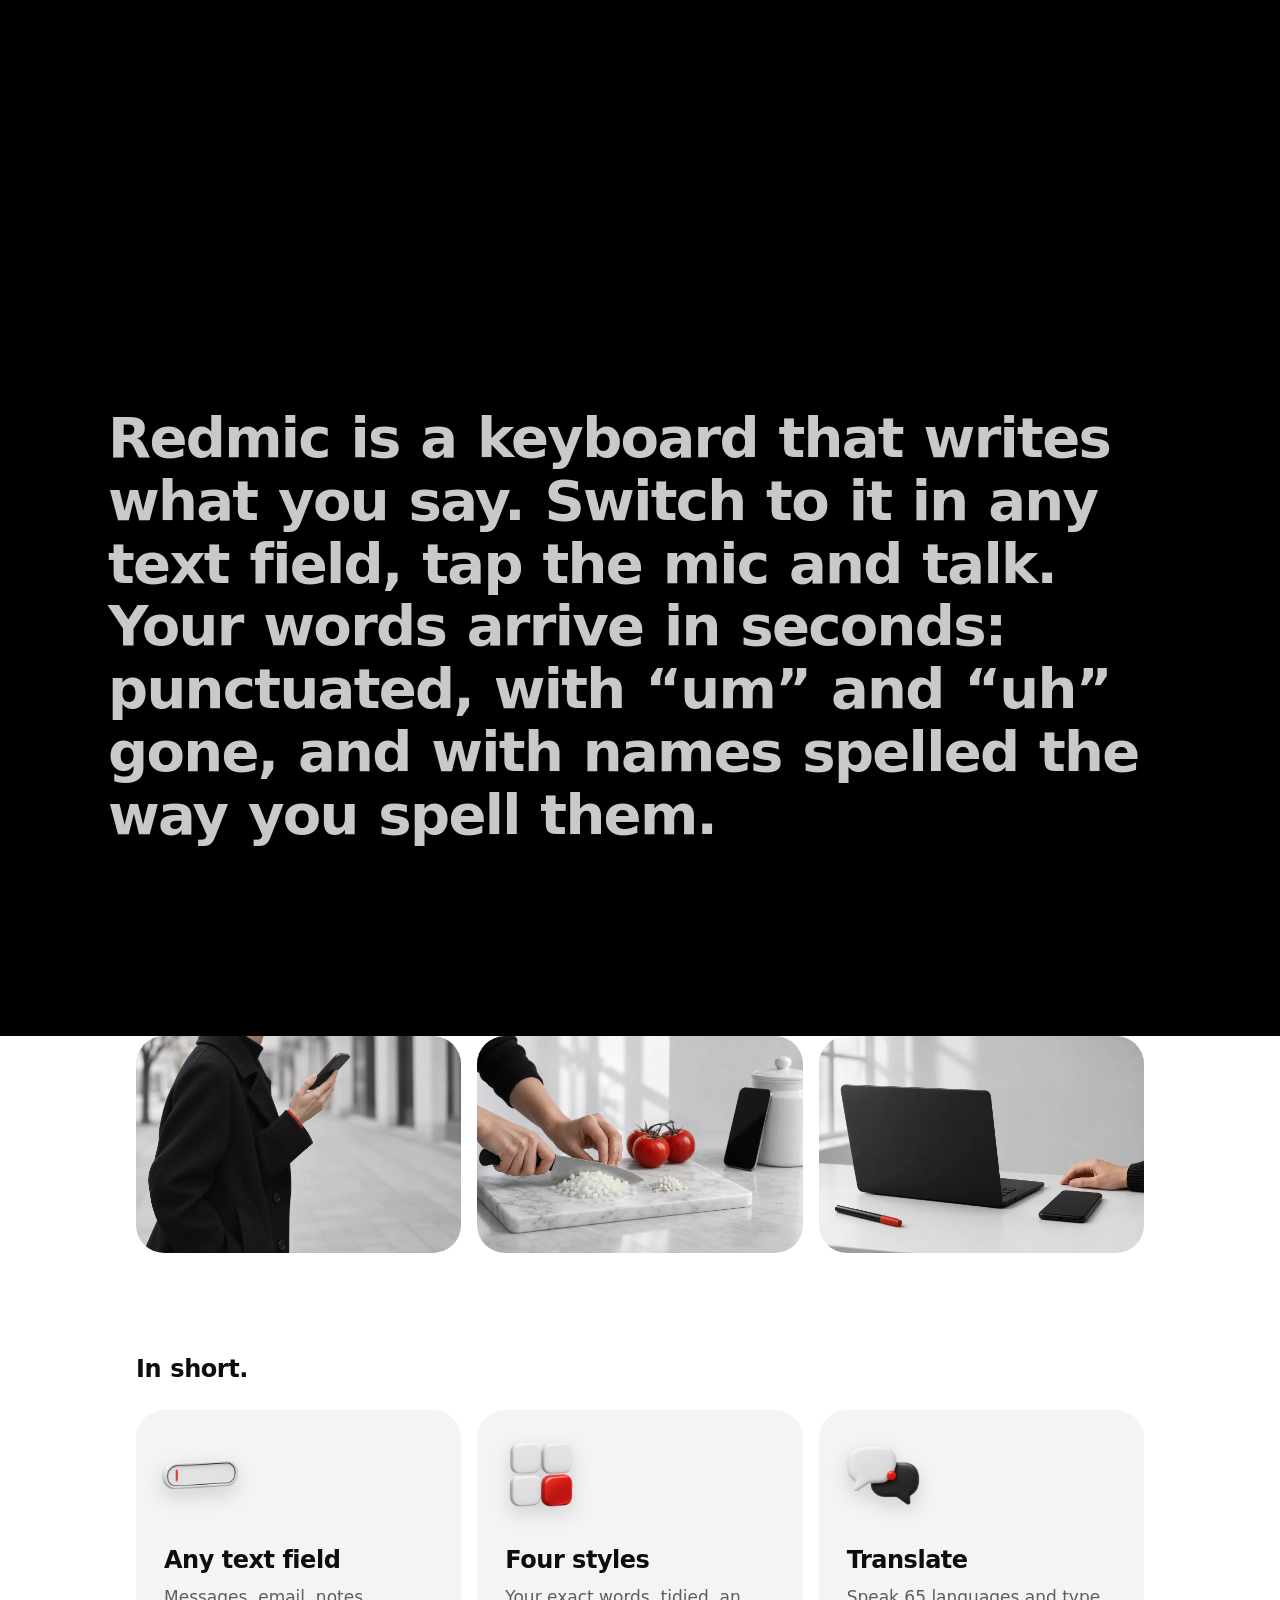
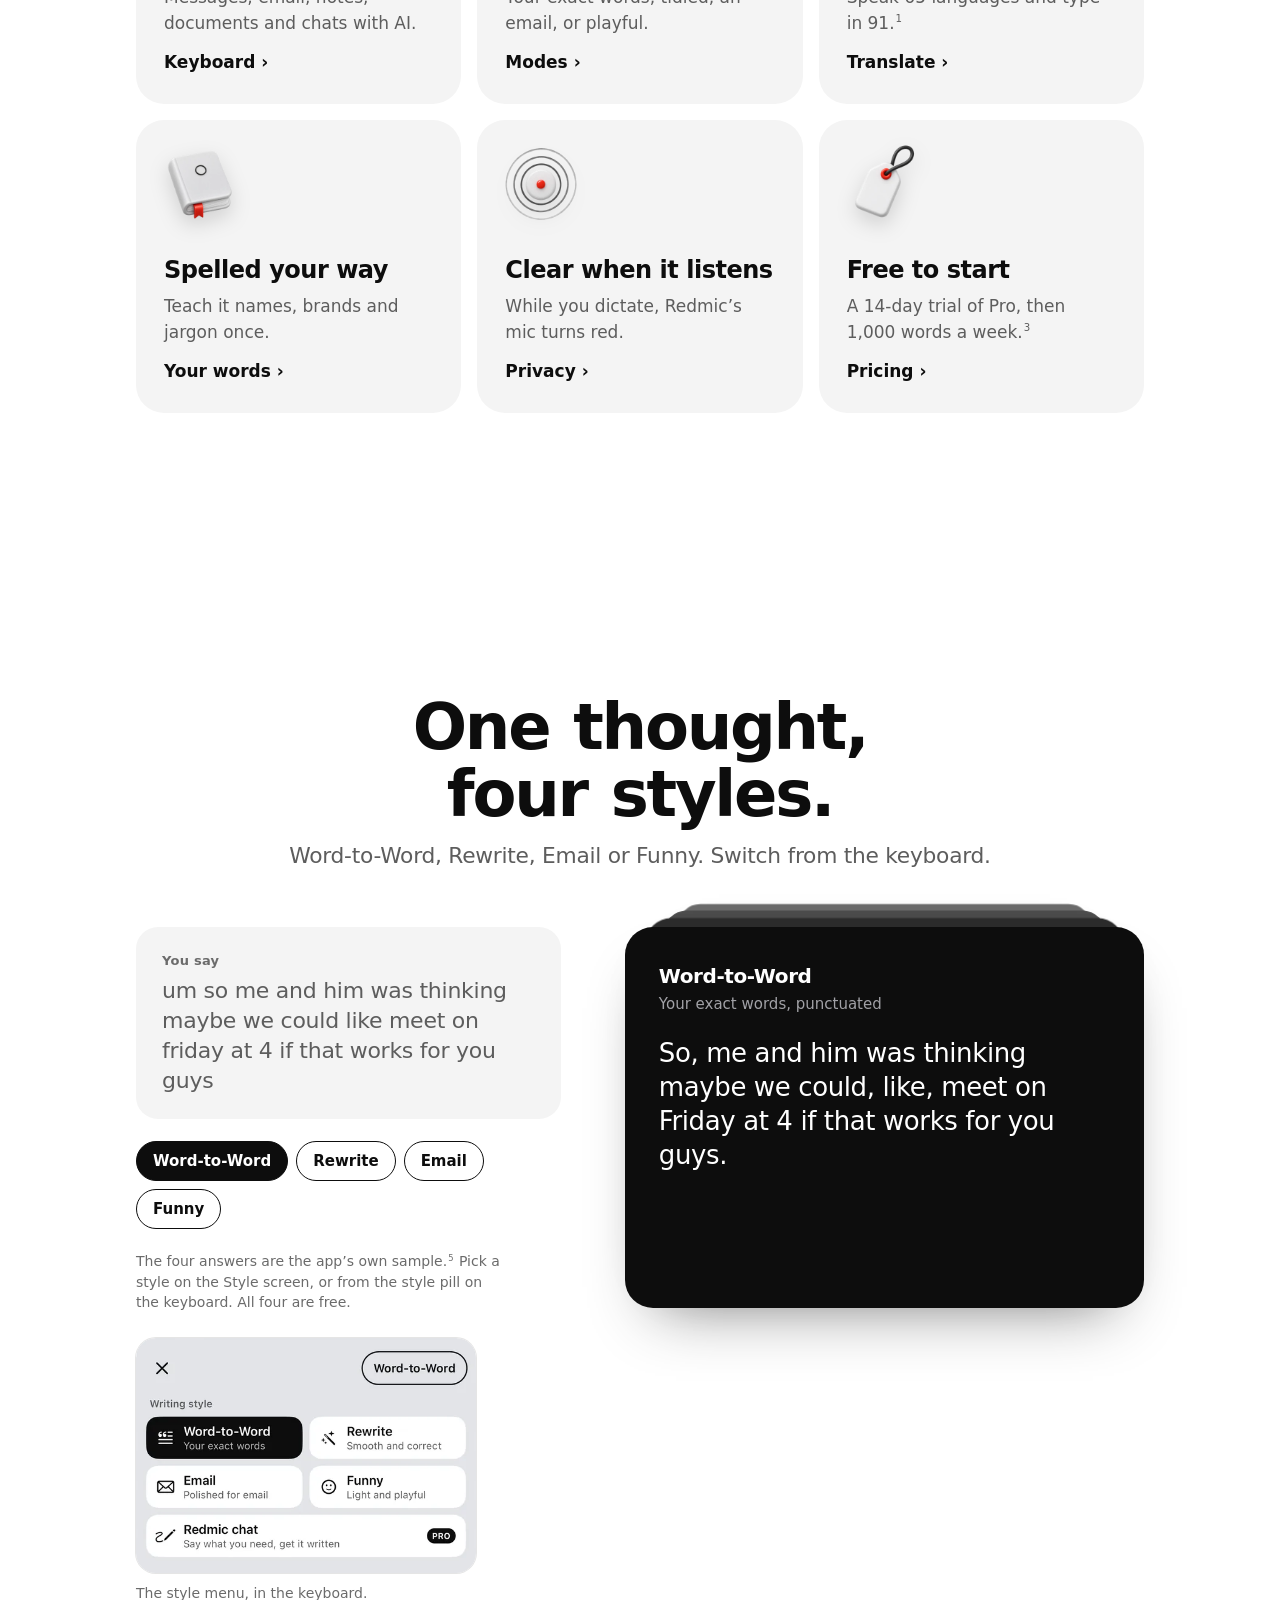
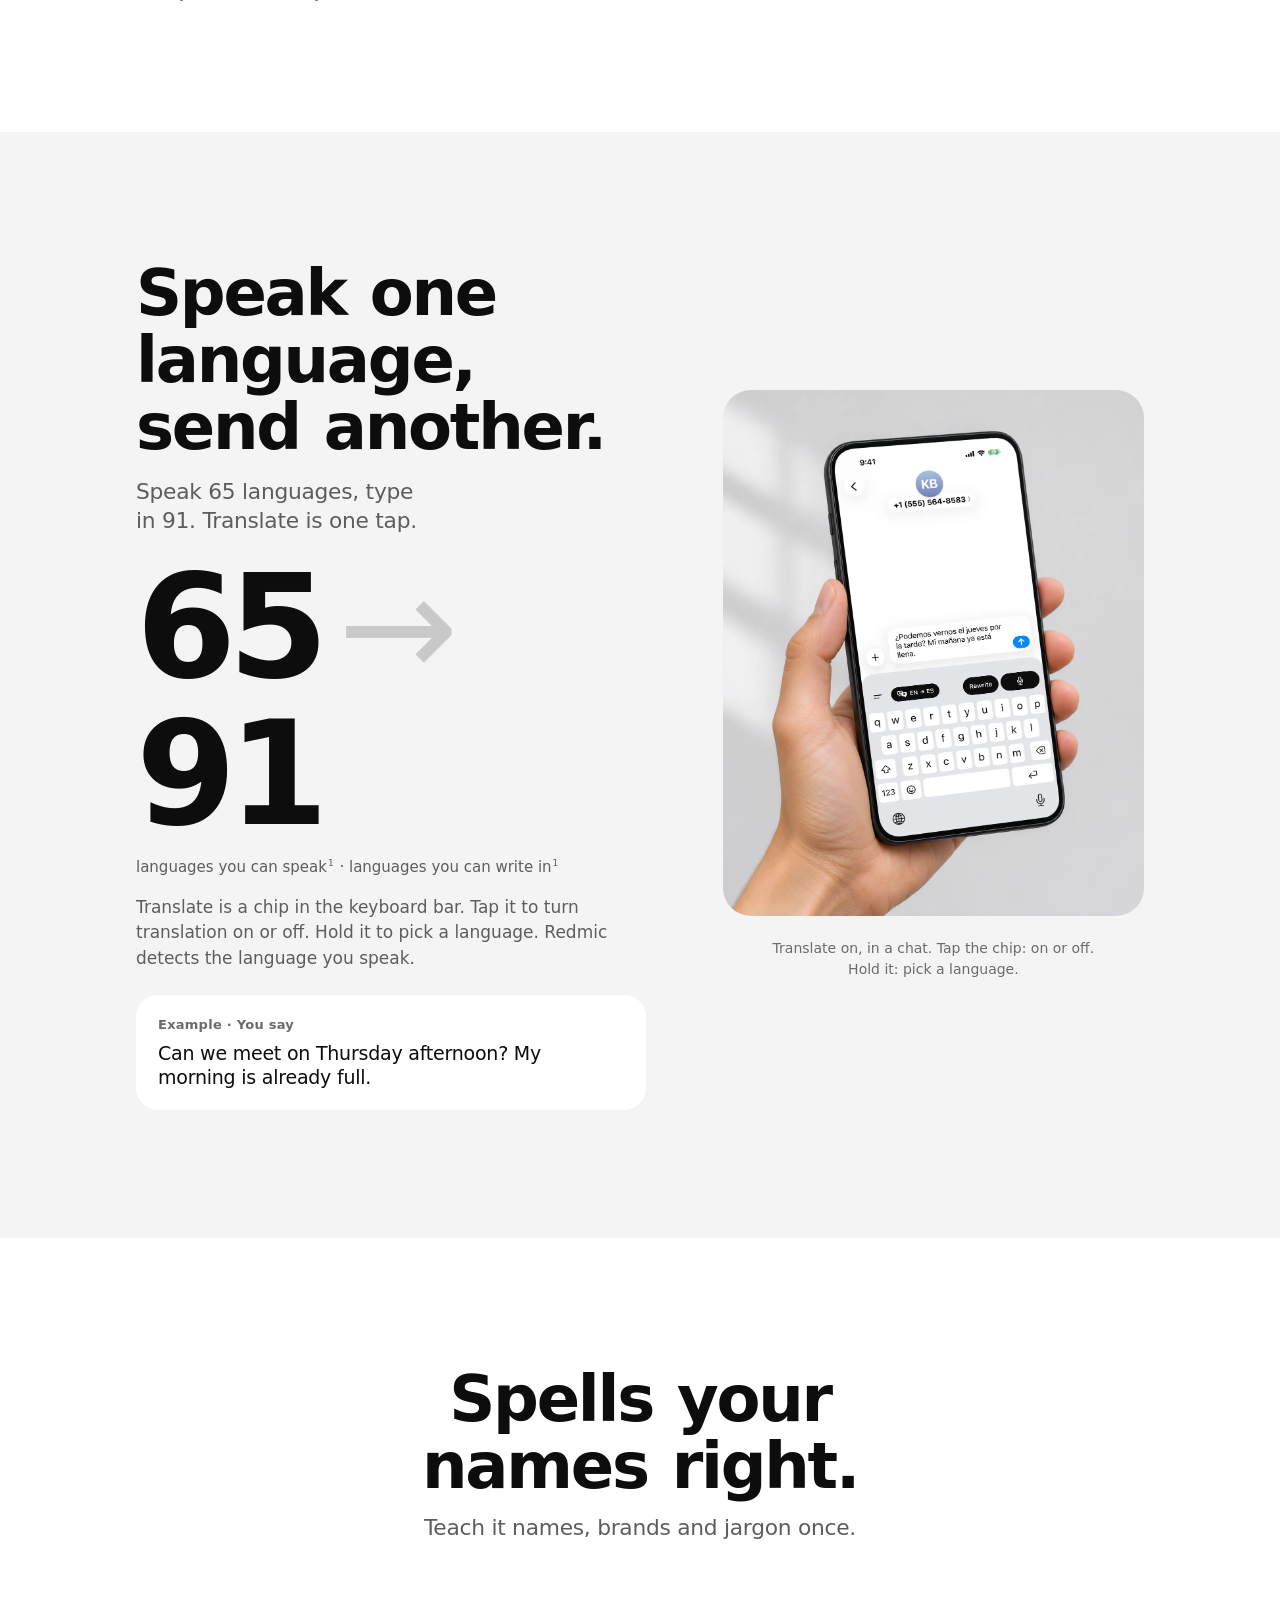
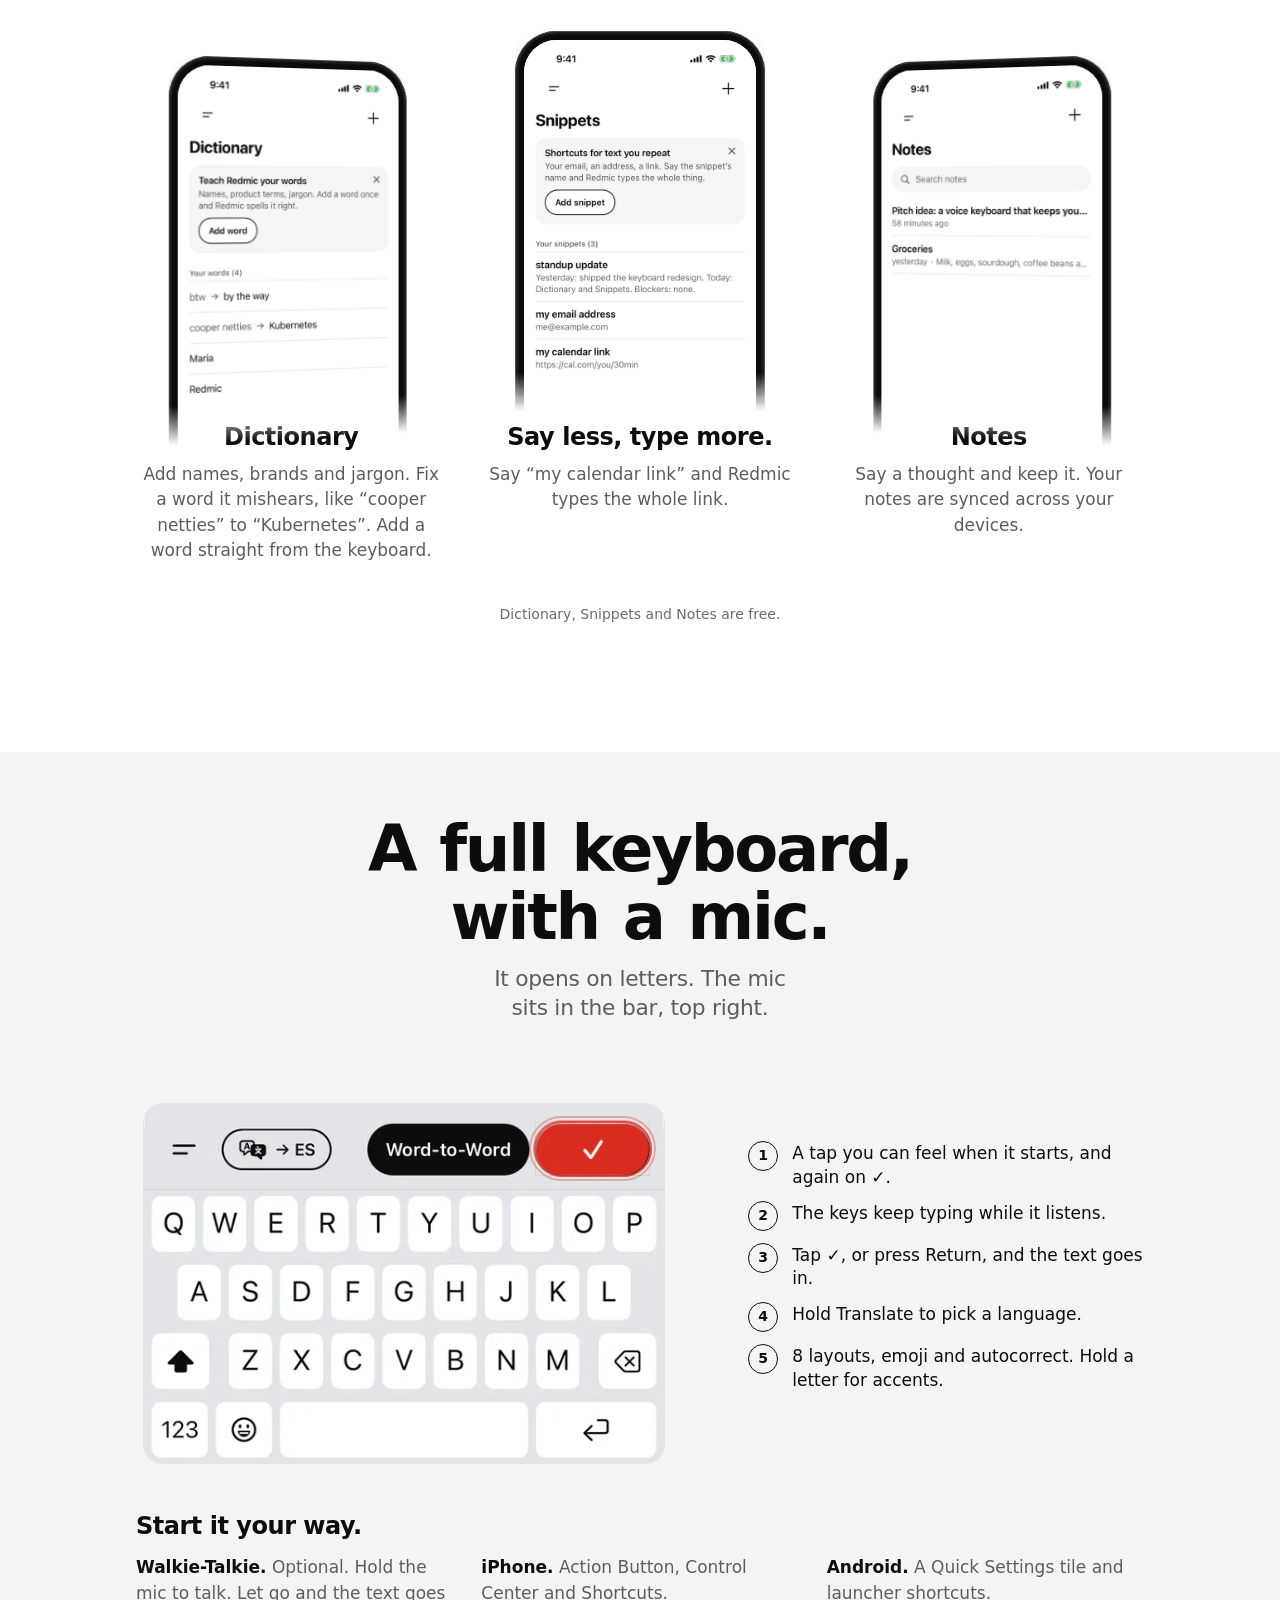
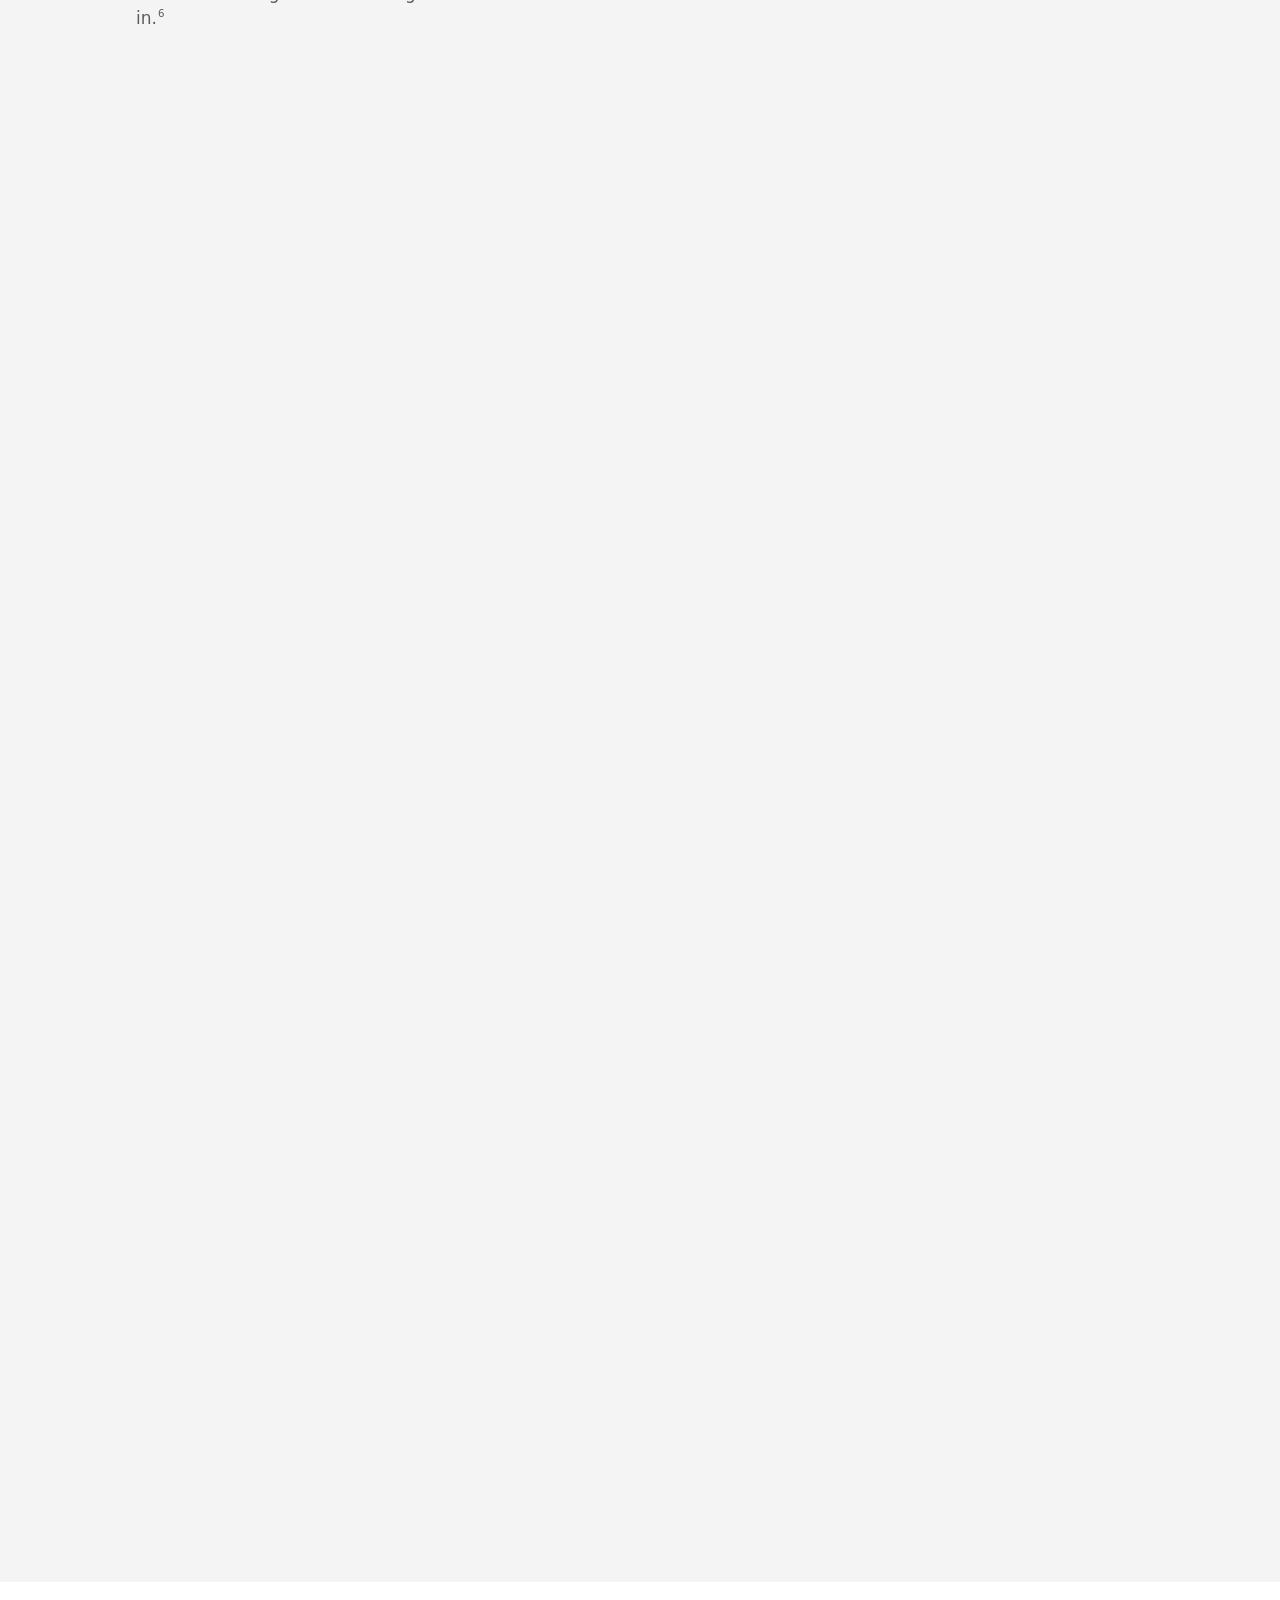
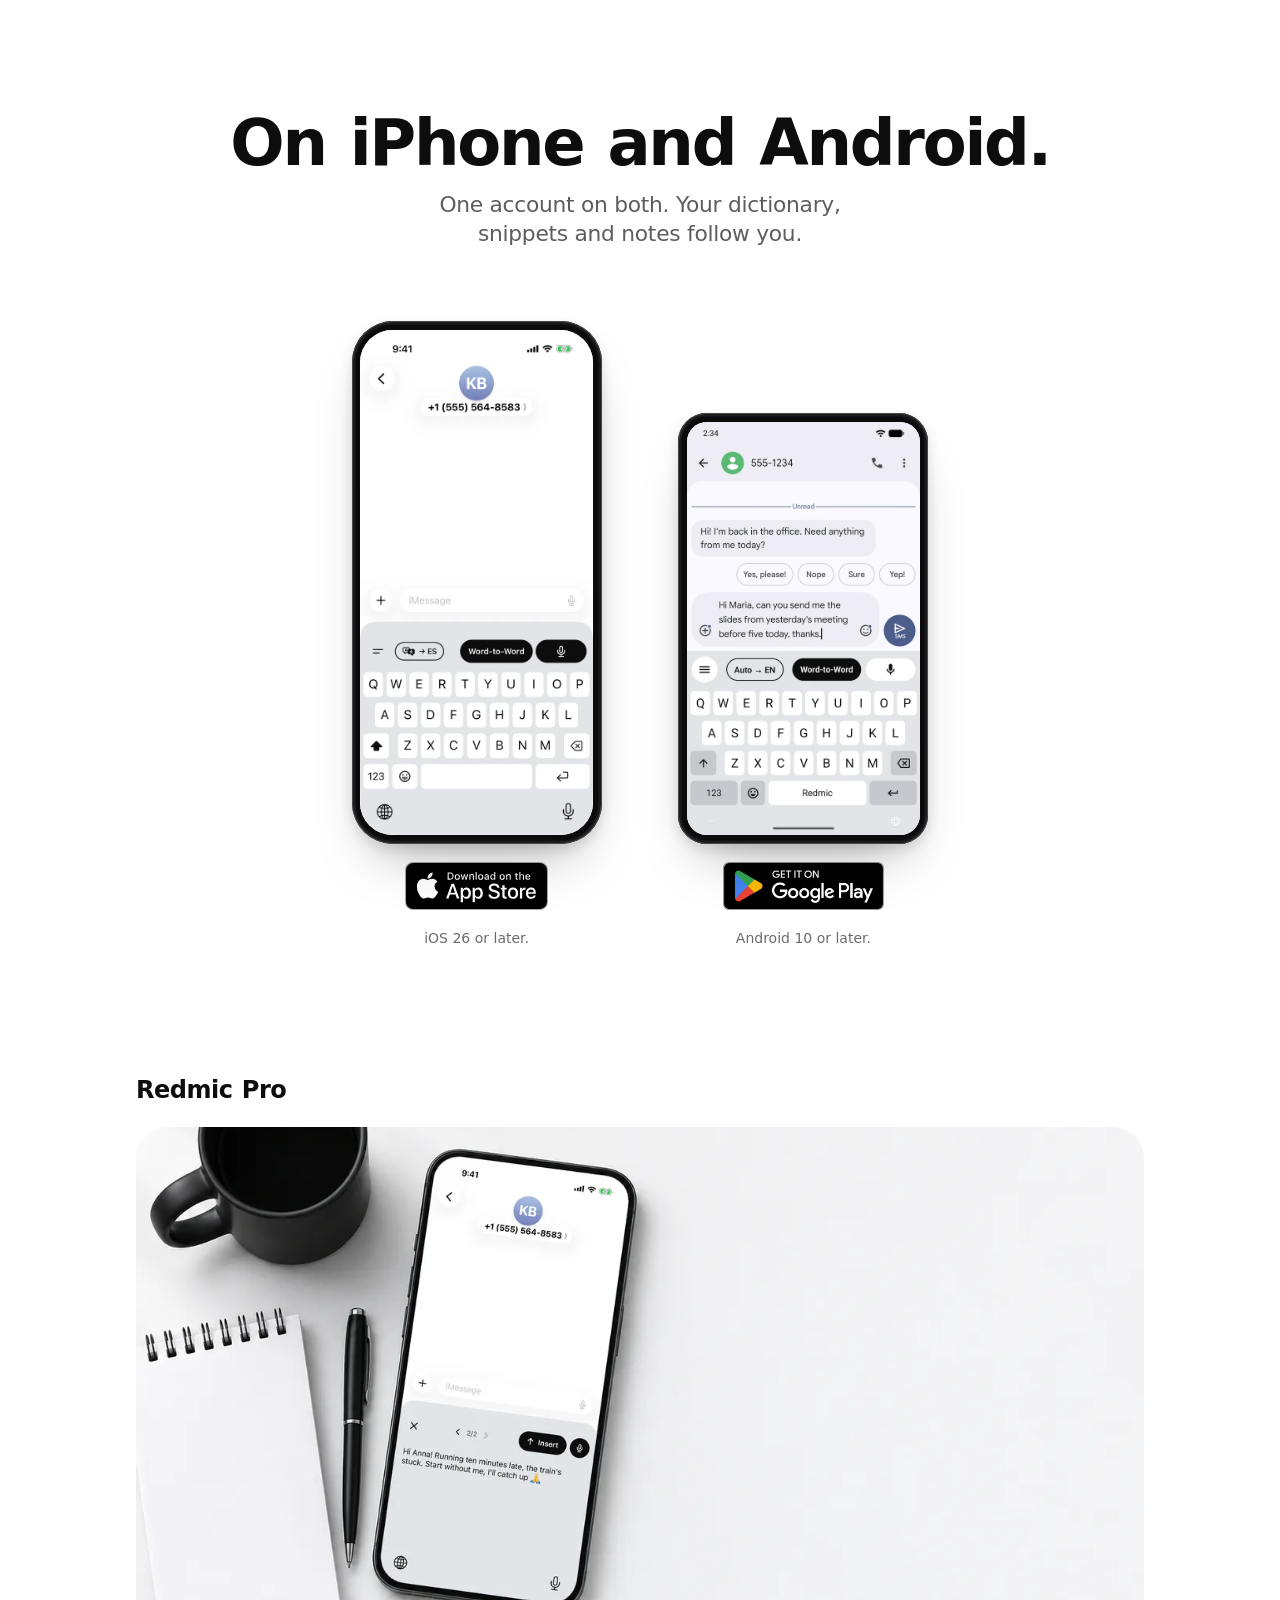
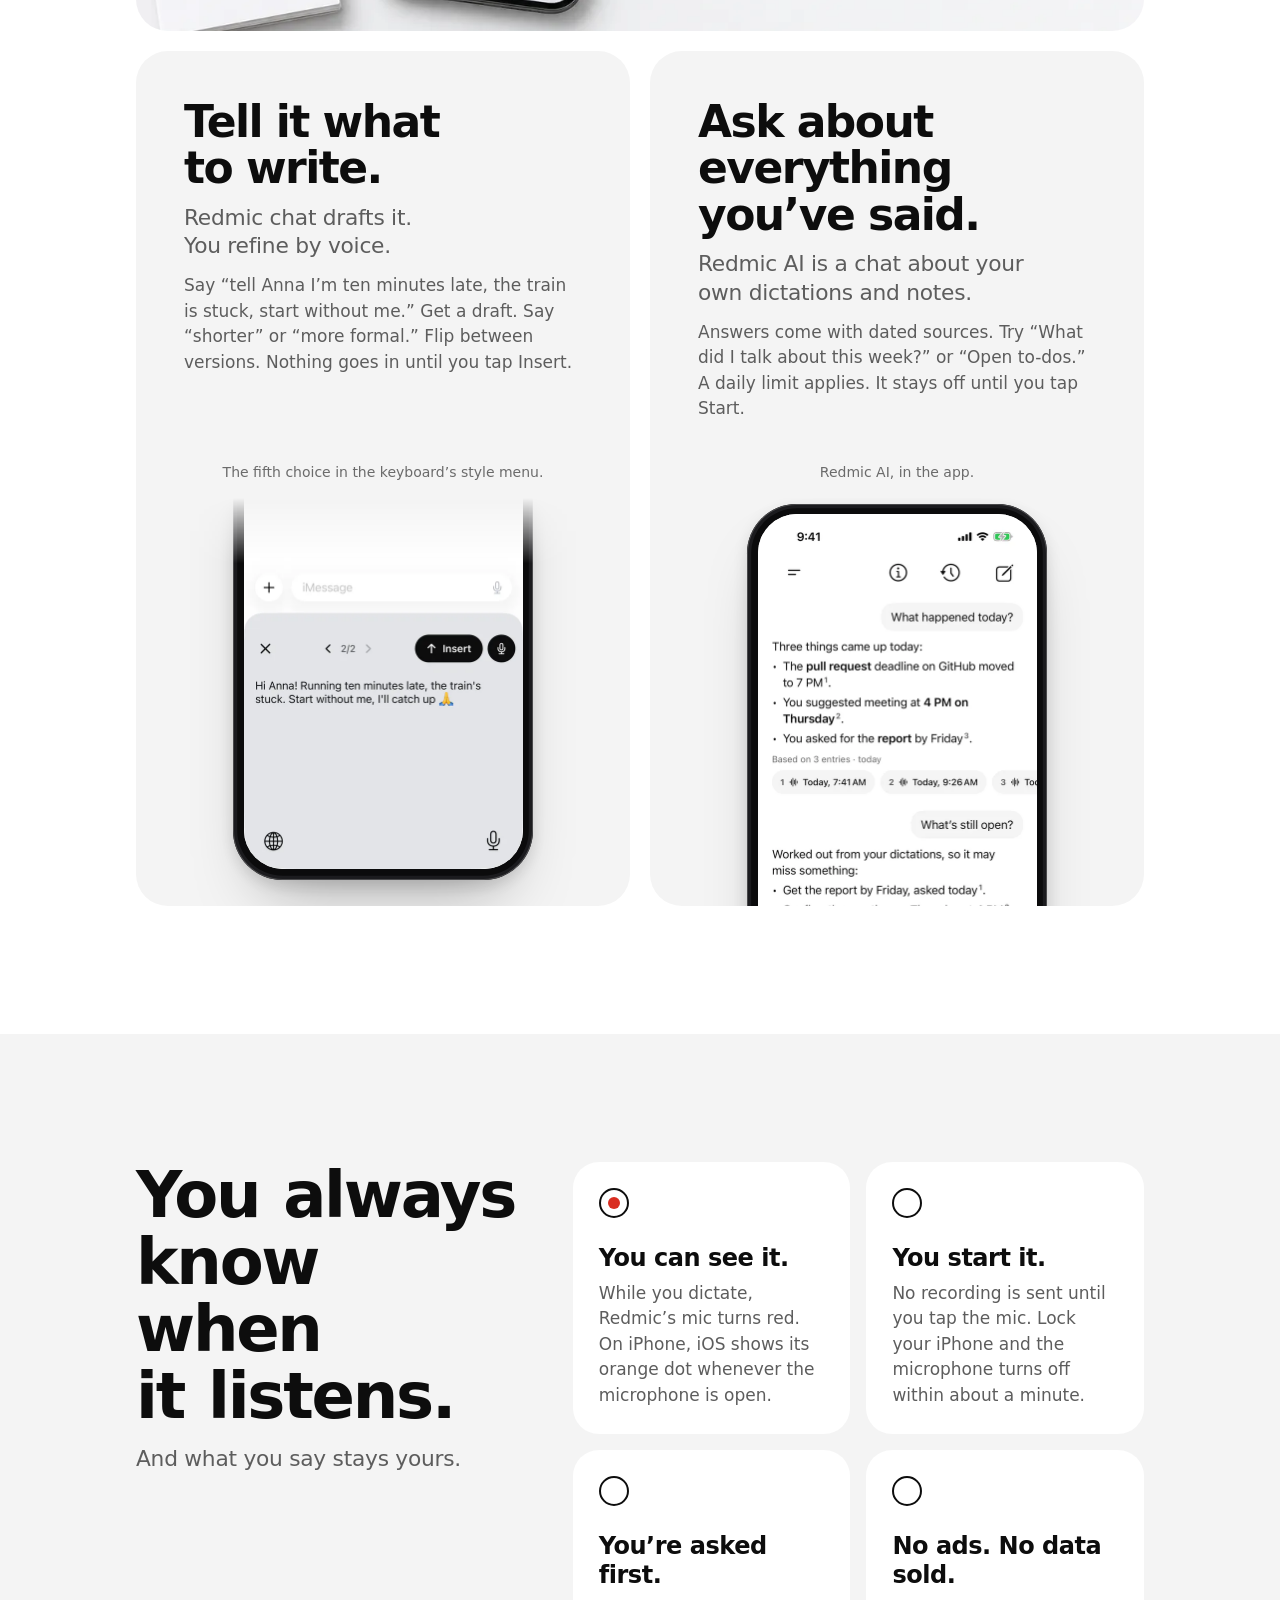
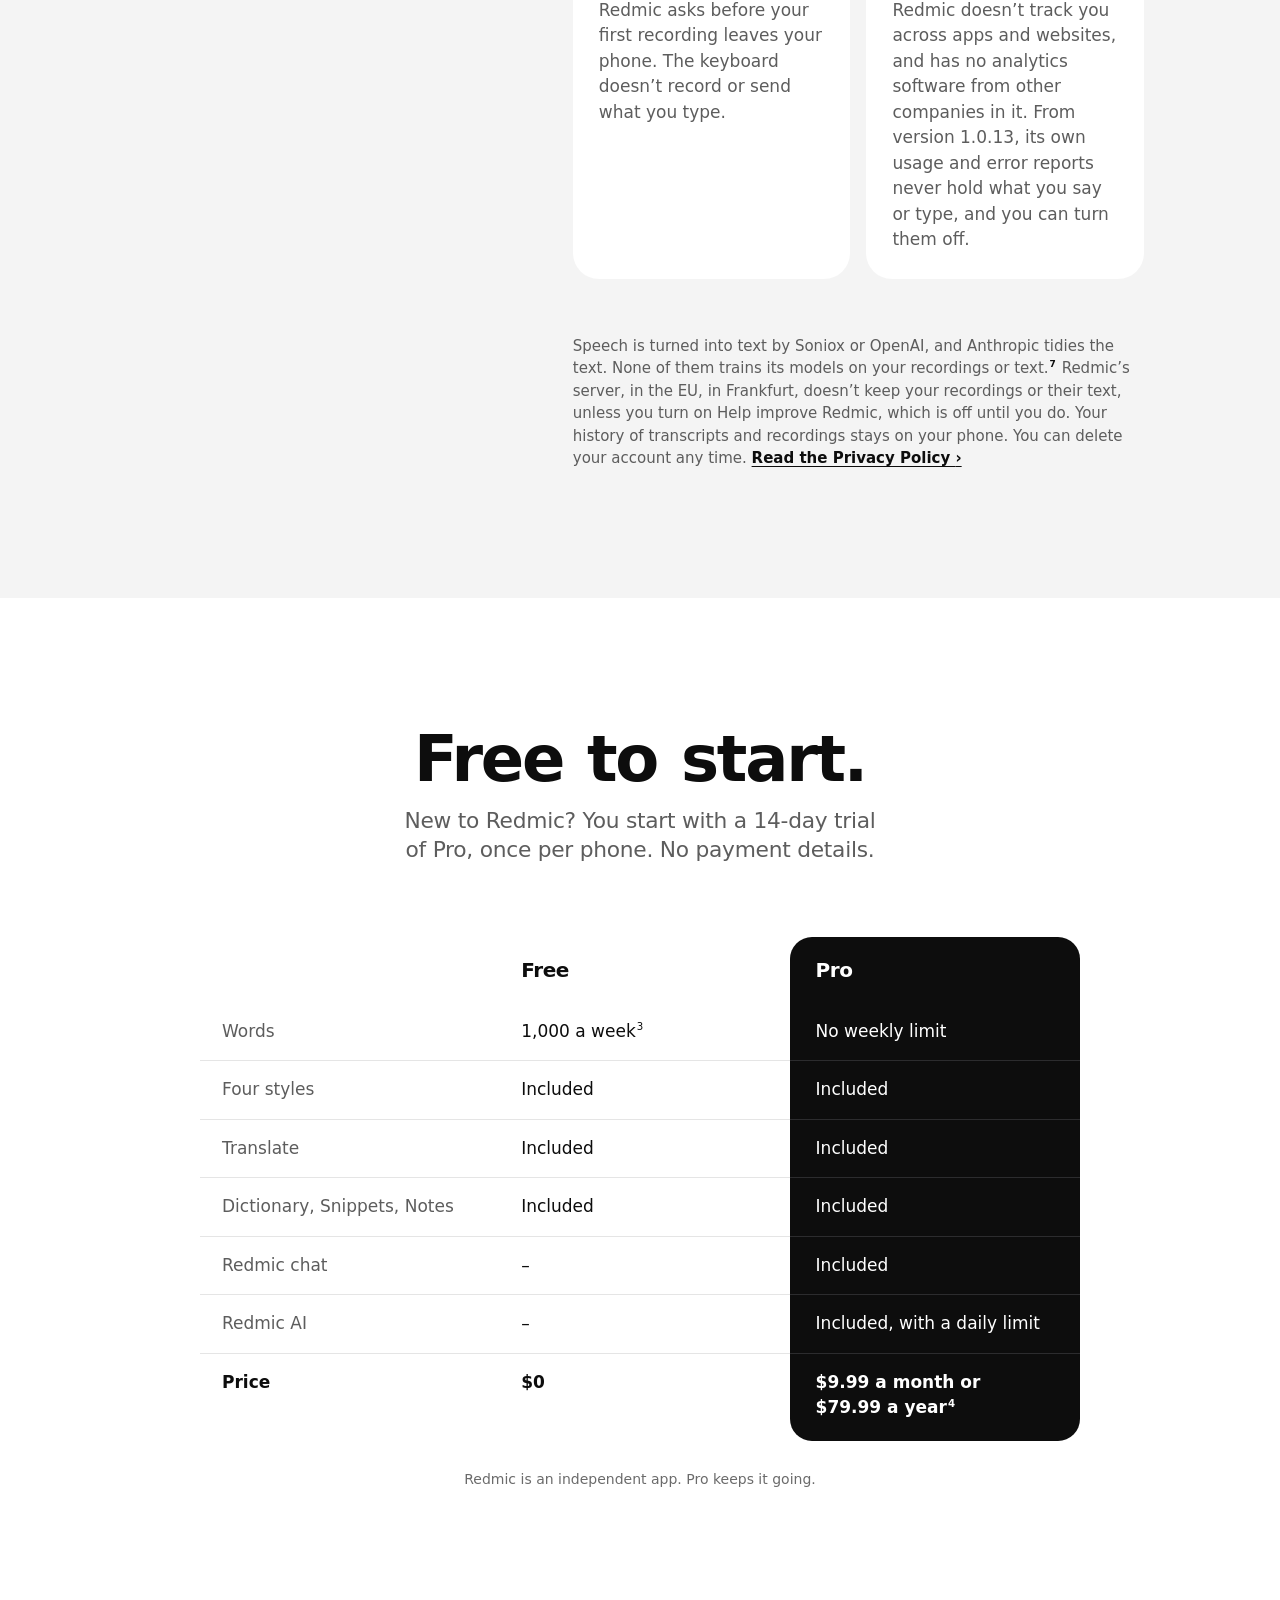
==== commit 080506eb: "Publish the website from 0439717" ====
--- a/index.html
+++ b/index.html
@@ -23,8 +23,8 @@
 <link rel="icon" href="favicon.svg" type="image/svg+xml">
 <link rel="apple-touch-icon" href="apple-touch-icon.png">
 <script>(function(d,c){try{if(!/[?&]plain(?=[&=]|$)/.test(location.search)&&!matchMedia("(prefers-reduced-motion: reduce)").matches&&window.CSS&&CSS.supports("height","100svh")&&CSS.supports("transform-style","preserve-3d")&&!(navigator.connection&&navigator.connection.saveData)&&!(parseFloat(getComputedStyle(d).fontSize)>20)&&innerWidth>=340&&innerHeight>=520)c+=" scrub"}catch(e){}d.className=c;addEventListener("load",function(){if(!window.__redmic)d.className=""})})(document.documentElement,"js");</script>
-<link rel="stylesheet" href="home.css?v=d6a0ed2f">
-<script defer src="home.js?v=18b071a0" fetchpriority="high" onerror="document.documentElement.className=''"></script>
+<link rel="stylesheet" href="home.css?v=1ecfa89c">
+<script defer src="home.js?v=4e058ad6" fetchpriority="high" onerror="document.documentElement.className=''"></script>
 <link rel="preload" as="image" href="assets/shots/kb-hero-idle-560.webp?v=56d875d2" imagesrcset="assets/shots/kb-hero-idle-560.webp?v=56d875d2 560w, assets/shots/kb-hero-idle-900.webp?v=d7370e88 900w, assets/shots/kb-hero-idle-1206.webp?v=78469387 1206w" imagesizes="(max-width: 600px) 65vw, 410px" fetchpriority="high">
 
 <script type="application/ld+json">{"@context":"https://schema.org","@type":"SoftwareApplication","name":"Redmic: Voice Keyboard","description":"Redmic is a voice dictation keyboard for iPhone and Android. Tap the mic in any text field and talk: punctuated text, no ums, names spelled your way.","url":"https://redmic.ai/","applicationCategory":"UtilitiesApplication","operatingSystem":"iOS 26 or later, Android 10 or later","offers":{"@type":"Offer","price":"0","priceCurrency":"USD"},"sameAs":["https://apps.apple.com/app/id6829429992","https://play.google.com/store/apps/details?id=com.antonmironenko.redmic"],"publisher":{"@type":"Organization","name":"OKNENOR L.L.C-FZ"}}</script>
--- a/home.css
+++ b/home.css
@@ -1,61 +1,44 @@
-/* Redmic's home page. The other pages use style.css; this page stands alone.
-   The colours are the app's (MurmurBrand's tokens): a white canvas, ink, greys, and one red, which
-   belongs to the open microphone and to the logo (its dot and the r, e and c of "redmic"). The page
-   opens and closes on black, where that red glows like a recording light, and is white in between.
-   The type is the system font, as in the app.
-
-   Two ways to show the page:
-   - As it is written here first: every section laid out in the flow, finished. This is what a
-     browser without scripts, a small or slow device, or someone who asked for less motion sees.
-   - `html.scrub` (set by home.js): the scenes marked .scene become tall, their .stage sticks to the
-     viewport, and home.js moves their parts as the page scrolls. */
-
 :root {
-  --canvas: #ffffff;
-  --fill: #f4f4f4;
-  --line: #e5e5e5;
-  --ink: #0d0d0d;
-  --second: #5d5d5d;
-  --third: #6b6b6b;
-  --faint: #c9c9c9;
-  --live: #d92d20;
-  --night: #000000;
-  --night-fill: #1c1c1e;
-  --night-line: #2c2c2e;
-  --night-ink: #ffffff;
-  --night-second: #a1a1a6;
-  --night-third: #86868b;
-  --night-live: #ff5247;
-
-  --font: -apple-system, BlinkMacSystemFont, "SF Pro Display", "SF Pro Text", system-ui, "Segoe UI", Roboto, "Helvetica Neue", Arial, sans-serif;
-  --ease: cubic-bezier(0.2, 0.7, 0.2, 1);
-  --nav-h: 52px;
-  --gutter: clamp(20px, 5vw, 56px);
-  --wide: 1120px;
-  --pw: min(74vw, 300px); /* a phone's width; each place sets its own */
-}
-
+--canvas: #ffffff;
+--fill: #f4f4f4;
+--line: #e5e5e5;
+--ink: #0d0d0d;
+--second: #5d5d5d;
+--third: #6b6b6b;
+--faint: #c9c9c9;
+--live: #d92d20;
+--night: #000000;
+--night-fill: #1c1c1e;
+--night-line: #2c2c2e;
+--night-ink: #ffffff;
+--night-second: #a1a1a6;
+--night-third: #86868b;
+--night-live: #ff5247;
+--font: -apple-system, BlinkMacSystemFont, "SF Pro Display", "SF Pro Text", system-ui, "Segoe UI", Roboto, "Helvetica Neue", Arial, sans-serif;
+--ease: cubic-bezier(0.2, 0.7, 0.2, 1);
+--nav-h: 52px;
+--gutter: clamp(20px, 5vw, 56px);
+--wide: 1120px;
+--pw: min(74vw, 300px);
+}
 *, *::before, *::after { box-sizing: border-box; }
 [hidden] { display: none !important; }
-
 html {
-  -webkit-text-size-adjust: 100%;
-  text-size-adjust: 100%;
-  scroll-padding-top: calc(var(--nav-h) + 12px);
-  overflow-x: clip;
-  background: var(--canvas);
-}
-
+-webkit-text-size-adjust: 100%;
+text-size-adjust: 100%;
+scroll-padding-top: calc(var(--nav-h) + 12px);
+overflow-x: clip;
+background: var(--canvas);
+}
 body {
-  margin: 0;
-  overflow-x: clip;
-  background: var(--canvas);
-  color: var(--ink);
-  font: 400 1.0625rem/1.5 var(--font);
-  -webkit-font-smoothing: antialiased;
-  text-rendering: optimizeLegibility;
-}
-
+margin: 0;
+overflow-x: clip;
+background: var(--canvas);
+color: var(--ink);
+font: 400 1.0625rem/1.5 var(--font);
+-webkit-font-smoothing: antialiased;
+text-rendering: optimizeLegibility;
+}
 h1, h2, h3, p, ul, ol, figure, blockquote, table { margin: 0; padding: 0; }
 ul, ol { list-style: none; }
 img, svg { display: block; max-width: 100%; }
@@ -64,108 +47,85 @@
 button { font: inherit; color: inherit; }
 sup { font-size: 0.6em; line-height: 0; vertical-align: super; }
 sup a { text-decoration: none; padding: 0 1px; }
-/* Small links take a tap or a click a little beyond their letters. */
 sup a, .nav__brand, .nav__links a, .final__foot nav a { position: relative; }
 sup a::after, .nav__brand::after, .nav__links a::after, .final__foot nav a::after { content: ""; position: absolute; inset: -12px -8px; }
-
-/* The focus ring is the colour that shows on the surface around the control (a filled button's own
-   colour is that surface's, and would not show). */
 :focus-visible { outline: 3px solid var(--ink); outline-offset: 3px; border-radius: 6px; }
 .hero :focus-visible, .final :focus-visible, [data-nav="dark"] .nav :focus-visible,
 .deck__card :focus-visible, .plans td:last-child :focus-visible { outline-color: var(--night-ink); }
-
 .sr {
-  position: absolute; width: 1px; height: 1px; margin: -1px; padding: 0; overflow: hidden;
-  clip-path: inset(50%); white-space: nowrap; border: 0;
+position: absolute; width: 1px; height: 1px; margin: -1px; padding: 0; overflow: hidden;
+clip-path: inset(50%); white-space: nowrap; border: 0;
 }
 .nowrap { white-space: nowrap; }
 .center { text-align: center; }
-
 .skip {
-  position: fixed; left: 12px; top: -80px; z-index: 100;
-  padding: 10px 16px; border-radius: 999px; background: var(--canvas); color: var(--ink); font-weight: 600;
+position: fixed; left: 12px; top: -80px; z-index: 100;
+padding: 10px 16px; border-radius: 999px; background: var(--canvas); color: var(--ink); font-weight: 600;
 }
 .skip:focus { top: 10px; }
 .skip:focus-visible { outline-color: var(--live); }
-
-/* ── Type ─────────────────────────────────────────────────────────────────────────────────────── */
-
 h1 {
-  font-size: clamp(2.75rem, 10.5vw, 6rem);
-  line-height: 1.02; font-weight: 700; letter-spacing: -0.04em; word-spacing: 0.06em; text-wrap: balance;
+font-size: clamp(2.75rem, 10.5vw, 6rem);
+line-height: 1.02; font-weight: 700; letter-spacing: -0.04em; word-spacing: 0.06em; text-wrap: balance;
 }
 h2, .h2 {
-  font-size: clamp(2.125rem, 6.2vw, 4rem);
-  line-height: 1.05; font-weight: 700; letter-spacing: -0.035em; word-spacing: 0.06em; text-wrap: balance;
+font-size: clamp(2.125rem, 6.2vw, 4rem);
+line-height: 1.05; font-weight: 700; letter-spacing: -0.035em; word-spacing: 0.06em; text-wrap: balance;
 }
 h3 { font-size: clamp(1.25rem, 2.1vw, 1.5rem); line-height: 1.2; font-weight: 650; letter-spacing: -0.02em; }
 .lead {
-  font-size: clamp(1.125rem, 1.7vw, 1.5rem);
-  line-height: 1.33; letter-spacing: -0.012em; color: var(--second); text-wrap: balance;
+font-size: clamp(1.125rem, 1.7vw, 1.5rem);
+line-height: 1.33; letter-spacing: -0.012em; color: var(--second); text-wrap: balance;
 }
 .eyebrow { font-size: 0.9375rem; font-weight: 600; letter-spacing: 0.01em; }
 .kicker { font-size: clamp(1.25rem, 2.1vw, 1.5rem); line-height: 1.2; font-weight: 650; letter-spacing: -0.02em; }
 .tag { font-size: 0.8125rem; font-weight: 600; letter-spacing: 0.02em; color: var(--third); }
 .caption { font-size: 0.875rem; line-height: 1.45; color: var(--third); }
 .fine { font-size: 0.8125rem; line-height: 1.45; }
-
-/* ── Buttons and store badges ─────────────────────────────────────────────────────────────────── */
-
 .button {
-  display: inline-flex; align-items: center; justify-content: center;
-  min-height: 44px; padding: 8px 20px; border-radius: 999px;
-  background: var(--ink); color: var(--canvas); font-weight: 600; font-size: 0.9375rem; text-decoration: none;
-  transition: opacity 0.12s;
+display: inline-flex; align-items: center; justify-content: center;
+min-height: 44px; padding: 8px 20px; border-radius: 999px;
+background: var(--ink); color: var(--canvas); font-weight: 600; font-size: 0.9375rem; text-decoration: none;
+transition: opacity 0.12s;
 }
 .button:active { opacity: 0.75; }
 .button--small { min-height: 40px; padding: 4px 14px; font-size: 0.875rem; }
-
-/* The stores' own artwork, at one height, with their clear space around it. */
 .stores { display: flex; flex-wrap: wrap; justify-content: center; gap: 14px; }
 .store { display: block; border-radius: 9px; }
 .store img { height: 48px; width: auto; }
-
 .chip {
-  min-height: 40px; padding: 6px 16px; border-radius: 999px; border: 1.5px solid var(--ink);
-  background: none; color: var(--ink); font-weight: 600; font-size: 0.9375rem; cursor: pointer;
-  transition: background-color 0.2s, color 0.2s;
+min-height: 40px; padding: 6px 16px; border-radius: 999px; border: 1.5px solid var(--ink);
+background: none; color: var(--ink); font-weight: 600; font-size: 0.9375rem; cursor: pointer;
+transition: background-color 0.2s, color 0.2s;
 }
 .chip[aria-pressed="true"] { background: var(--ink); color: var(--canvas); }
 @media (forced-colors: active) {
-  .chip[aria-pressed="true"] { forced-color-adjust: none; background: Highlight; color: HighlightText; border-color: Highlight; }
-}
-
-/* ── Layout helpers ───────────────────────────────────────────────────────────────────────────── */
-
+.chip[aria-pressed="true"] { forced-color-adjust: none; background: Highlight; color: HighlightText; border-color: Highlight; }
+.button { border: 1px solid; }
+}
 .wrap { max-width: var(--wide); margin: 0 auto; padding-left: var(--gutter); padding-right: var(--gutter); }
 .wrap--narrow { max-width: 800px; }
 .head { max-width: 52rem; margin: 0 auto clamp(40px, 6vw, 72px); text-align: center; }
 .head .lead { max-width: 34rem; margin: 14px auto 0; }
 .head--left { margin-left: 0; text-align: left; }
 .head--left .lead { margin-left: 0; }
-main > section { position: relative; background: var(--canvas); } /* each section paints itself: the page's background is the bar's */
-
-/* Parts that come in as they are reached. home.js sets .reveals once it watches for them, and adds
-   .in to each; without it they are simply there. */
+main > section { position: relative; background: var(--canvas); }
 .reveals [data-reveal] {
-  opacity: 0; transform: translate3d(0, 24px, 0);
-  transition: opacity 0.7s var(--ease), transform 0.7s var(--ease);
-  transition-delay: calc(var(--i, 0) * 70ms);
+opacity: 0; transform: translate3d(0, 24px, 0);
+transition: opacity 0.7s var(--ease), transform 0.7s var(--ease);
+transition-delay: calc(var(--i, 0) * 70ms);
 }
 .reveals [data-reveal].in { opacity: 1; transform: none; }
-
-/* ── The bar ──────────────────────────────────────────────────────────────────────────────────── */
-
 .nav {
-  position: fixed; inset: 0 0 auto 0; z-index: 50;
-  height: calc(var(--nav-h) + env(safe-area-inset-top, 0px));
-  padding: env(safe-area-inset-top, 0px) max(var(--gutter), env(safe-area-inset-right, 0px)) 0 max(var(--gutter), env(safe-area-inset-left, 0px));
-  display: flex; align-items: center; gap: 24px;
-  color: var(--ink);
-  background: rgba(255, 255, 255, 0.78);
-  -webkit-backdrop-filter: saturate(180%) blur(18px); backdrop-filter: saturate(180%) blur(18px);
-  border-bottom: 1px solid rgba(0, 0, 0, 0.08);
-  transition: background-color 0.25s, color 0.25s, border-color 0.25s;
+position: fixed; inset: 0 0 auto 0; z-index: 50;
+height: calc(var(--nav-h) + env(safe-area-inset-top, 0px));
+padding: env(safe-area-inset-top, 0px) max(var(--gutter), env(safe-area-inset-right, 0px)) 0 max(var(--gutter), env(safe-area-inset-left, 0px));
+display: flex; align-items: center; gap: 24px;
+color: var(--ink);
+background: rgba(255, 255, 255, 0.78);
+-webkit-backdrop-filter: saturate(180%) blur(18px); backdrop-filter: saturate(180%) blur(18px);
+border-bottom: 1px solid rgba(0, 0, 0, 0.08);
+transition: background-color 0.25s, color 0.25s, border-color 0.25s;
 }
 .nav__brand { display: inline-flex; font-size: 20px; line-height: 1; color: inherit; text-decoration: none; border-radius: 6px; }
 .logo { display: block; flex: none; }
@@ -175,184 +135,145 @@
 .nav__links a:hover { opacity: 1; }
 .nav__get { margin-left: auto; }
 @media (min-width: 760px) {
-  .nav__links { display: flex; }
-  .nav__get { margin-left: 0; }
-}
-/* Over the black sections. The page's own background follows, since a phone's browser colours its
-   bars from it (and it is what shows when the page is pulled past its top or bottom). */
+.nav__links { display: flex; }
+.nav__get { margin-left: 0; }
+}
 html[data-nav="dark"], html[data-nav="dark"] body { background: var(--night); }
 [data-nav="dark"] .nav {
-  color: var(--night-ink); background: rgba(0, 0, 0, 0.55); border-bottom-color: rgba(255, 255, 255, 0.1);
+color: var(--night-ink); background: rgba(0, 0, 0, 0.55); border-bottom-color: rgba(255, 255, 255, 0.1);
 }
 [data-nav="dark"] .nav .logo .red { fill: var(--night-live); }
 [data-nav="dark"] .nav__get { background: var(--night-ink); color: var(--ink); }
-/* Without the script nothing changes the bar's colours as the page scrolls: it stays over the black opening. */
 html:not(.js) .nav { position: absolute; }
-
-/* A way to the stores that stays in reach on a phone, once the opening has passed. */
 .getbar {
-  position: fixed; z-index: 40; left: 50%; bottom: calc(14px + env(safe-area-inset-bottom, 0px));
-  transform: translate3d(-50%, 150%, 0); opacity: 0;
-  min-height: 48px; padding: 8px 26px; box-shadow: 0 0 0 1px rgba(255, 255, 255, 0.22), 0 10px 30px rgba(0, 0, 0, 0.22); /* the hairline keeps its shape over the black cards */
-  transition: transform 0.45s var(--ease), opacity 0.3s;
+position: fixed; z-index: 40; left: 50%; bottom: calc(14px + env(safe-area-inset-bottom, 0px));
+transform: translate3d(-50%, 150%, 0); opacity: 0;
+min-height: 48px; padding: 8px 26px; white-space: nowrap; box-shadow: 0 0 0 1px rgba(255, 255, 255, 0.22), 0 10px 30px rgba(0, 0, 0, 0.22);
+transition: transform 0.45s var(--ease), opacity 0.3s;
 }
 .getbar.is-up { transform: translate3d(-50%, 0, 0); opacity: 1; }
-.getbar:not(.is-up) { visibility: hidden; transition: transform 0.45s var(--ease), opacity 0.3s, visibility 0s 0.45s; } /* and out of the Tab order */
+.getbar:not(.is-up) { visibility: hidden; transition: transform 0.45s var(--ease), opacity 0.3s, visibility 0s 0.45s; }
 @media (min-width: 760px) { .getbar { display: none !important; } }
-
-/* ── The phone ────────────────────────────────────────────────────────────────────────────────── */
-/* A phone of no particular make. Its screen is a real capture, 1206 × 2622; inside the screen 1em is
-   one point of that capture, so what is drawn over it (the rings) is sized as the app sizes it. */
-
+@media (max-width: 759px) { html { scroll-padding-bottom: 84px; } }
+@media (max-height: 320px) and (max-width: 480px) { .nav { position: absolute; } .getbar { display: none !important; } }
 .phone {
-  --ph: calc(var(--pw) * 2.092);
-  --bezel: calc(var(--pw) * 0.035);
-  --corner: calc(var(--pw) * 0.165);
-  --depth: calc(var(--pw) * 0.085);
-  position: relative; width: var(--pw); height: var(--ph); flex: none;
+--ph: calc(var(--pw) * 2.092);
+--bezel: calc(var(--pw) * 0.035);
+--corner: calc(var(--pw) * 0.165);
+--depth: calc(var(--pw) * 0.085);
+position: relative; width: var(--pw); height: var(--ph); flex: none;
 }
 .phone__front {
-  position: absolute; inset: 0; border-radius: var(--corner); overflow: hidden;
-  background: #0b0b0c;
-  box-shadow: inset 0 0 0 1px rgba(255, 255, 255, 0.2), inset 0 0 0 calc(var(--bezel) * 0.4) #1b1b1e;
+position: absolute; inset: 0; border-radius: var(--corner); overflow: hidden;
+background: #0b0b0c;
+box-shadow: inset 0 0 0 1px rgba(255, 255, 255, 0.2), inset 0 0 0 calc(var(--bezel) * 0.4) #1b1b1e;
 }
 .phone__screen {
-  position: absolute; inset: var(--bezel); overflow: hidden;
-  border-radius: calc(var(--corner) - var(--bezel));
-  background: var(--canvas);
-  font-size: calc((var(--pw) - 2 * var(--bezel)) / 402);
+position: absolute; inset: var(--bezel); overflow: hidden;
+border-radius: calc(var(--corner) - var(--bezel));
+background: var(--canvas);
+font-size: calc((var(--pw) - 2 * var(--bezel)) / 402);
 }
 .phone__screen img { position: absolute; inset: 0; width: 100%; height: 100%; }
-
-/* An Android phone: a 9:16 screen and squarer corners. */
 .phone--android { --ph: calc(var(--pw) * 1.7233); --corner: calc(var(--pw) * 0.115); }
-
-/* In the sections: standing on the page, with a soft shadow. */
 .phone--flat .phone__front {
-  box-shadow: inset 0 0 0 1px rgba(255, 255, 255, 0.2), inset 0 0 0 calc(var(--bezel) * 0.4) #1b1b1e,
-    0 calc(var(--pw) * 0.12) calc(var(--pw) * 0.22) calc(var(--pw) * -0.1) rgba(0, 0, 0, 0.35),
-    0 calc(var(--pw) * 0.02) calc(var(--pw) * 0.05) rgba(0, 0, 0, 0.12);
-}
-
-/* In the opening: a solid body that can turn. The faces of its rim are thin strips, and its round
-   corners are small quarter discs at three depths, so nothing as large as the phone is drawn twice. */
+box-shadow: inset 0 0 0 1px rgba(255, 255, 255, 0.2), inset 0 0 0 calc(var(--bezel) * 0.4) #1b1b1e,
+0 calc(var(--pw) * 0.12) calc(var(--pw) * 0.22) calc(var(--pw) * -0.1) rgba(0, 0, 0, 0.35),
+0 calc(var(--pw) * 0.02) calc(var(--pw) * 0.05) rgba(0, 0, 0, 0.12);
+}
 .phone__tilt { position: absolute; inset: 0; }
 .phone__rim, .phone__corner, .phone__back, .phone__glare, .phone__shadow { display: none; }
 .scrub .phone--solid { perspective: 1500px; }
 .scrub .phone--solid .phone__tilt { transform-style: preserve-3d; }
 .scrub .phone--solid .phone__front { transform: translateZ(calc(var(--depth) / 2)); }
 .scrub .phone--solid .phone__back {
-  display: block; position: absolute; inset: 0; border-radius: var(--corner);
-  background: #141416; transform: translateZ(calc(var(--depth) / -2));
+display: block; position: absolute; inset: 0; border-radius: var(--corner);
+background: #141416; transform: translateZ(calc(var(--depth) / -2));
 }
 .scrub .phone--solid .phone__rim { display: block; position: absolute; }
 .scrub .phone--solid .phone__rim--top,
 .scrub .phone--solid .phone__rim--bottom {
-  left: var(--corner); right: var(--corner); height: var(--depth);
-  background: linear-gradient(90deg, #2b2b2f, #5a5a60 16%, #303034 50%, #57575d 84%, #2b2b2f);
+left: var(--corner); right: var(--corner); height: var(--depth);
+background: linear-gradient(90deg, #2b2b2f, #5a5a60 16%, #303034 50%, #57575d 84%, #2b2b2f);
 }
 .scrub .phone--solid .phone__rim--top { top: calc(var(--depth) / -2); transform: rotateX(90deg); }
 .scrub .phone--solid .phone__rim--bottom {
-  left: calc(var(--corner) - 1px); right: calc(var(--corner) - 1px);
-  bottom: calc(var(--depth) / -2); transform: rotateX(-90deg);
-  background: linear-gradient(90deg, #2b2b2f 0 10%, #5f3a37 32%, #4a3231 50%, #5f3a37 68%, #2b2b2f 90% 100%);
+left: calc(var(--corner) - 1px); right: calc(var(--corner) - 1px);
+bottom: calc(var(--depth) / -2); transform: rotateX(-90deg);
+background: linear-gradient(90deg, #2b2b2f 0 10%, #5f3a37 32%, #4a3231 50%, #5f3a37 68%, #2b2b2f 90% 100%);
 }
 .scrub .phone--solid .phone__rim--left,
 .scrub .phone--solid .phone__rim--right {
-  top: var(--corner); bottom: var(--corner); width: var(--depth);
-  background: linear-gradient(180deg, #2b2b2f, #5a5a60 10%, #303034 50%, #4c4c52 90%, #2b2b2f);
+top: var(--corner); bottom: var(--corner); width: var(--depth);
+background: linear-gradient(180deg, #2b2b2f, #5a5a60 10%, #303034 50%, #4c4c52 90%, #2b2b2f);
 }
 .scrub .phone--solid .phone__rim--left { left: calc(var(--depth) / -2); transform: rotateY(-90deg); }
 .scrub .phone--solid .phone__rim--right { right: calc(var(--depth) / -2); transform: rotateY(90deg); }
 .scrub .phone--solid .phone__corner {
-  display: block; position: absolute; width: var(--corner); height: var(--corner);
-  background: #2b2b2f; transform: translateZ(calc(var(--z) * var(--depth)));
+display: block; position: absolute; width: var(--corner); height: var(--corner);
+background: #2b2b2f; transform: translateZ(calc(var(--z) * var(--depth)));
 }
 .phone__corner--tl { top: 0; left: 0; border-top-left-radius: 100%; }
 .phone__corner--tr { top: 0; right: 0; border-top-right-radius: 100%; }
 .phone__corner--bl { bottom: 0; left: 0; border-bottom-left-radius: 100%; }
 .phone__corner--br { bottom: 0; right: 0; border-bottom-right-radius: 100%; }
-/* A streak of light across the glass; home.js slides it as the phone turns. */
 .scrub .phone--solid .phone__glare {
-  display: block; position: absolute; inset: 0 -100%; pointer-events: none;
-  background: linear-gradient(112deg, rgba(255, 255, 255, 0) 42%, rgba(255, 255, 255, 0.1) 49%, rgba(255, 255, 255, 0) 57%);
-}
-/* The recording light's glow on the floor under it. */
+display: block; position: absolute; inset: 0 -100%; pointer-events: none;
+background: linear-gradient(112deg, rgba(255, 255, 255, 0) 42%, rgba(255, 255, 255, 0.1) 49%, rgba(255, 255, 255, 0) 57%);
+}
 .scrub .phone--solid .phone__shadow {
-  display: block; position: absolute; left: -30%; right: -30%; bottom: -16%; height: 26%; pointer-events: none;
-  background: radial-gradient(closest-side, rgba(255, 82, 71, 0.34), rgba(255, 82, 71, 0));
-}
-
-/* The screens of the demo, one over the other: at rest, listening, the text in. */
+display: block; position: absolute; left: -30%; right: -30%; bottom: -16%; height: 26%; pointer-events: none;
+background: radial-gradient(closest-side, rgba(255, 82, 71, 0.34), rgba(255, 82, 71, 0));
+}
 .phone__screen[data-frame] img { transition: opacity 0.32s var(--ease); }
 .phone__screen[data-frame] img:nth-of-type(n + 2) { opacity: 0; }
 .phone__screen[data-frame="1"] img:nth-of-type(2),
 .phone__screen[data-frame="2"] img:nth-of-type(3) { opacity: 1; }
 html:not(.scrub) .phone__screen[data-frame] img:nth-of-type(3) { opacity: 1; }
-
-/* The echo rings around the mic key, in its own shape. home.js gives each ring how far it stands
-   out (--spread, in points) and how strong it is (--o), from the app's own numbers. */
 .rings { position: absolute; pointer-events: none; opacity: 0; transition: opacity 0.25s; }
 .phone__screen[data-frame="1"] .rings { opacity: 1; }
 html:not(.scrub) .rings { display: none; }
 .rings i {
-  position: absolute; inset: calc(var(--spread, 0) * -1em);
-  border: 2em solid var(--live); border-radius: 999em; opacity: var(--o, 0);
+position: absolute; inset: calc(var(--spread, 0) * -1em);
+border: 2em solid var(--live); border-radius: 999em; opacity: var(--o, 0);
 }
 .probe { position: absolute; visibility: hidden; pointer-events: none; }
-
-/* ── Scenes ───────────────────────────────────────────────────────────────────────────────────── */
-
 .stage { position: relative; }
-/* The opening is pinned wherever the scenes are on. The page's head sets .scrub before the first
-   paint, so its length is here too (the same numbers as data-len on the section, which home.js
-   reads); home.js gives the other two scenes theirs (--len), where their stage has room for them. */
-.scrub .hero { height: calc(360svh + (100lvh - 100svh)); padding-bottom: calc(100lvh - 100svh); } /* the padding: see the strip under the stage, below */
+.scrub .hero { height: calc(360svh + (100lvh - 100svh)); padding-bottom: calc(100lvh - 100svh); }
 @media (min-width: 900px) { .scrub .hero { height: calc(440svh + (100lvh - 100svh)); } }
 .scrub .scene[style*="--len"] { height: calc(var(--len) * 1svh); }
 .scrub .hero > .stage, .scrub .scene[style*="--len"] > .stage {
-  position: sticky; top: 0; height: 100svh; overflow: clip;
-}
-/* Some phones show the page further down than the stage reaches (Safari under its floating bar, any
-   browser once its bars slide away). The opening's phone, lying at rest or rising, reaches past the
-   stage's lower edge: it is let through there, so it isn't seen cut. Once the white has filled the
-   stage the phone is gone, or its lower end would show under the white. */
+position: sticky; top: 0; height: 100svh; overflow: clip;
+}
 .scrub .hero > .stage { overflow: visible; overflow-x: clip; }
-.scrub .hero.is-white .hero__device, .scrub .hero.is-white .hero__plate { visibility: hidden; } /* (the plate too: WebKit ends the white a hair above the stage's edge, and a black line of the plate showed there) */
-
-/* ── 1–3. The opening ─────────────────────────────────────────────────────────────────────────── */
-
+.scrub .hero.is-white .hero__device, .scrub .hero.is-white .hero__plate { visibility: hidden; }
 .hero { background: var(--night); color: var(--night-ink); }
 .hero .lead { color: var(--night-second); }
 .hero .fine { color: var(--night-third); }
 .hero .tag { color: var(--night-second); }
 .hero .eyebrow { color: var(--night-second); }
 .hero .phone { --pw: min(70vw, 300px); }
-
-/* Without the scroll scenes: one tall black section, read from top to bottom. */
 .hero .stage {
-  display: flex; flex-direction: column; align-items: center; gap: clamp(28px, 6vw, 56px);
-  padding: calc(var(--nav-h) + clamp(36px, 8vw, 88px)) var(--gutter) clamp(56px, 9vw, 104px);
-  text-align: center;
+display: flex; flex-direction: column; align-items: center; gap: clamp(28px, 6vw, 56px);
+padding: calc(var(--nav-h) + clamp(36px, 8vw, 88px)) var(--gutter) clamp(56px, 9vw, 104px);
+text-align: center;
 }
 .hero__glow {
-  position: absolute; inset: 0; pointer-events: none;
-  background:
-    radial-gradient(60% 46% at 50% 100%, rgba(255, 82, 71, 0.3), rgba(255, 82, 71, 0) 70%),
-    radial-gradient(34% 26% at 50% 96%, rgba(255, 82, 71, 0.34), rgba(255, 82, 71, 0) 72%);
-}
-/* A made plate is for the stage, one screen high. The plain layout's opening is several screens long: there the drawn glow stays. */
+position: absolute; inset: 0; pointer-events: none;
+background:
+radial-gradient(60% 46% at 50% 100%, rgba(255, 82, 71, 0.3), rgba(255, 82, 71, 0) 70%),
+radial-gradient(34% 26% at 50% 96%, rgba(255, 82, 71, 0.34), rgba(255, 82, 71, 0) 72%);
+}
 .hero__plate { display: none; position: absolute; inset: 0; pointer-events: none; }
 .scrub .hero__plate { display: block; }
 .hero__plate img { position: absolute; inset: 0; width: 100%; height: 100%; object-fit: cover; }
 .hero__plate .slot-hero-plate-tall { display: none; }
 @media (max-aspect-ratio: 4/5) {
-  .hero__plate .slot-hero-plate-tall { display: block; }
-  .hero__plate .slot-hero-plate-tall ~ .slot-hero-plate-wide { display: none; } /* the tall one comes first in the page */
-}
-.scrub body[data-slots*="hero-plate"] .hero__glow { display: none; } /* a made plate is opaque and brings its own glow */
-.scrub body[data-slots*="hero-plate"] .hero .fine { color: var(--night-second); } /* its glow comes up behind the small print */
-
+.hero__plate .slot-hero-plate-tall { display: block; }
+.hero__plate .slot-hero-plate-tall ~ .slot-hero-plate-wide { display: none; }
+}
+.scrub body[data-slots*="hero-plate"] .hero__glow { display: none; }
+.scrub body[data-slots*="hero-plate"] .hero .fine { color: var(--night-second); }
 .hero__copy { position: relative; order: 1; display: grid; justify-items: center; gap: 16px; max-width: 60rem; }
 .hero__copy .lead { max-width: 24em; }
 .hero__copy .stores { margin-top: 10px; }
@@ -363,175 +284,147 @@
 .say__line { font-size: clamp(1.125rem, 2.2vw, 1.5rem); line-height: 1.3; letter-spacing: -0.012em; }
 .hero__writes { font-size: clamp(1.125rem, 2.2vw, 1.5rem); line-height: 1.3; letter-spacing: -0.012em; }
 .hero__writes .tag { display: block; margin: 10px 0 8px; }
-html:not(.scrub) .hero__say .tag { color: var(--faint); } /* here the two labels sit on the red glow */
+html:not(.scrub) .hero__say .tag { color: var(--faint); }
 .hero__steps, .hero__curtain { display: none; }
-
-/* With them: everything sits in one screen-high stage and takes its turn. */
 .scrub .hero .stage { display: block; padding: 0; }
-.scrub .hero h1 { font-size: clamp(2.75rem, min(10.5vw, 13svh), 6rem); } /* in a low, wide window the headline stays on one line, so the words fit above the phone */
-/* A phone's browser bars slide away as the page scrolls, and the screen is then taller than the
-   stage (100svh) by 100lvh - 100svh. The strip under the stage carries on what the stage shows at
-   its lower edge: the red glow while the opening is black, white once it has turned (home.js marks
-   that with .is-white). It sticks under the stage for as long as the stage is pinned (its negative
-   margin lets it lie in the section's padding, which is the strip's room when the stage lets go).
-   Where the stage fills the screen, all of this has no height. */
+.scrub .hero h1 { font-size: clamp(2.75rem, min(10.5vw, 13svh), 6rem); }
 .scrub .hero::after {
-  content: ""; display: block; position: sticky; top: 100svh; pointer-events: none;
-  height: calc(100lvh - 100svh); margin-bottom: calc(100svh - 100lvh);
-  background:
-    radial-gradient(60vw 46svh at 50% 0, rgba(255, 82, 71, 0.3), rgba(255, 82, 71, 0) 70%),
-    radial-gradient(34vw 26svh at 50% -4svh, rgba(255, 82, 71, 0.34), rgba(255, 82, 71, 0) 72%);
+content: ""; display: block; position: sticky; top: 100svh; pointer-events: none;
+height: calc(100lvh - 100svh); margin-bottom: calc(100svh - 100lvh);
+background:
+radial-gradient(60vw 46svh at 50% 0, rgba(255, 82, 71, 0.3), rgba(255, 82, 71, 0) 70%),
+radial-gradient(34vw 26svh at 50% -4svh, rgba(255, 82, 71, 0.34), rgba(255, 82, 71, 0) 72%);
 }
 .scrub .hero.is-white, .scrub .hero.is-white::after { background: var(--canvas); }
-.scrub body[data-slots*="hero-plate"] .hero:not(.is-white)::after { background: none; } /* a made plate ends in black at its lower edge: so does the strip */
-/* The layers that lie over the words (the phone's box, the lines still to come) let a click through to the badges. */
+.scrub body[data-slots*="hero-plate"] .hero:not(.is-white)::after { background: none; }
 .scrub .hero__device, .scrub .hero__claim, .scrub .hero__say, .scrub .hero__steps { pointer-events: none; }
-/* The phone shows once home.js has put it in its place. */
 .scrub .hero__device { transition: opacity 0.45s var(--ease); }
 .scrub:not(.ready) .hero__device { opacity: 0; }
 .scrub .hero .phone {
-  --pw: min(70vw, 440px, calc((100svh - var(--nav-h) - 120px) / 2.092));
+--pw: min(70vw, 440px, calc((100svh - var(--nav-h) - 120px) / 2.092));
 }
 .scrub .hero__copy {
-  position: absolute; left: 50%; top: calc(var(--nav-h) + clamp(18px, 6svh, 72px));
-  width: min(100% - 2 * var(--gutter), 60rem); margin-left: calc(min(100% - 2 * var(--gutter), 60rem) / -2);
-  gap: clamp(8px, 1.8svh, 16px);
+position: absolute; left: 50%; top: calc(var(--nav-h) + clamp(18px, 6svh, 72px));
+width: min(100% - 2 * var(--gutter), 60rem); margin-left: calc(min(100% - 2 * var(--gutter), 60rem) / -2);
+gap: clamp(8px, 1.8svh, 16px);
 }
 .scrub .hero__device {
-  position: absolute; left: 50%; top: 50%;
-  width: var(--dw); height: var(--dh); margin: calc(var(--dh) / -2) 0 0 calc(var(--dw) / -2);
-  --dw: min(70vw, 440px, calc((100svh - var(--nav-h) - 120px) / 2.092)); --dh: calc(var(--dw) * 2.092);
+position: absolute; left: 50%; top: 50%;
+width: var(--dw); height: var(--dh); margin: calc(var(--dh) / -2) 0 0 calc(var(--dw) / -2);
+--dw: min(70vw, 440px, calc((100svh - var(--nav-h) - 120px) / 2.092)); --dh: calc(var(--dw) * 2.092);
 }
 .scrub .hero__claim {
-  position: absolute; left: 50%; top: calc(var(--nav-h) + clamp(12px, 4.5svh, 52px));
-  width: min(100% - 2 * var(--gutter), 46rem); margin-left: calc(min(100% - 2 * var(--gutter), 46rem) / -2);
-  opacity: 0; text-align: center;
+position: absolute; left: 50%; top: calc(var(--nav-h) + clamp(12px, 4.5svh, 52px));
+width: min(100% - 2 * var(--gutter), 46rem); margin-left: calc(min(100% - 2 * var(--gutter), 46rem) / -2);
+opacity: 0; text-align: center;
 }
 .scrub .hero__curtain .hero__claim { opacity: 1; }
 .scrub .hero__curtain .lead { color: var(--second); }
 .scrub .hero__curtain {
-  display: block; position: absolute; inset: 0 0 -1px; z-index: 5; visibility: hidden;
-  background: var(--canvas); color: var(--ink);
+display: block; position: absolute; inset: 0 0 -1px; z-index: 5; visibility: hidden;
+background: var(--canvas); color: var(--ink);
 }
 .scrub .hero__writes { position: absolute; width: 1px; height: 1px; overflow: hidden; clip-path: inset(50%); white-space: nowrap; }
-/* What you say, beside the phone; on a phone, above it. */
 .scrub .hero__say {
-  position: absolute; left: var(--gutter); right: var(--gutter); top: calc(var(--nav-h) + clamp(6px, 1.6svh, 18px));
-  max-width: none; gap: 4px; text-align: center; opacity: 0;
+position: absolute; left: var(--gutter); right: var(--gutter); top: calc(var(--nav-h) + clamp(6px, 1.6svh, 18px));
+max-width: none; gap: 4px; text-align: center; opacity: 0;
 }
 .scrub .say__line { font-size: clamp(1rem, 4.4vw, 1.25rem); line-height: 1.28; }
 .scrub .say__line .w { display: inline-block; opacity: 0.16; transition: opacity 0.3s; }
 .scrub .say__line .w.on { opacity: 1; }
-/* "um" and "uh": red, and gone into the mic once the sentence is said; the line closes up after them. */
 .say__line .w--filler { margin-right: 0.26em; }
 .scrub .say__line .w--filler {
-  color: var(--night-live); max-width: 3em; white-space: nowrap;
-  transition: opacity 0.3s, transform 0.75s cubic-bezier(0.5, 0, 0.75, 0.3), max-width 0.5s var(--ease) 0.55s, margin 0.5s var(--ease) 0.55s;
+color: var(--night-live); max-width: 3em; white-space: nowrap;
+transition: opacity 0.3s, transform 0.75s cubic-bezier(0.5, 0, 0.75, 0.3), max-width 0.5s var(--ease) 0.55s, margin 0.5s var(--ease) 0.55s;
 }
 .scrub .hero__say.is-clean .w--filler {
-  opacity: 0; max-width: 0; margin-right: 0; transform: translate3d(var(--dx, 0), var(--dy, 40px), 0) scale(0.2);
-  transition: opacity 0.45s 0.3s, transform 0.75s cubic-bezier(0.5, 0, 0.75, 0.3), max-width 0.5s var(--ease) 0.55s, margin 0.5s var(--ease) 0.55s;
-}
-
-/* What to do, like subtitles under the phone. */
+opacity: 0; max-width: 0; margin-right: 0; transform: translate3d(var(--dx, 0), var(--dy, 40px), 0) scale(0.2);
+transition: opacity 0.45s 0.3s, transform 0.75s cubic-bezier(0.5, 0, 0.75, 0.3), max-width 0.5s var(--ease) 0.55s, margin 0.5s var(--ease) 0.55s;
+}
 .scrub .hero__steps {
-  display: block; position: absolute; z-index: 3; left: 50%; bottom: calc(18px + env(safe-area-inset-bottom, 0px));
-  transform: translateX(-50%); height: 40px; min-width: 9em;
+display: block; position: absolute; z-index: 3; left: 50%; bottom: calc(18px + env(safe-area-inset-bottom, 0px));
+transform: translateX(-50%); height: 40px; min-width: 9em;
 }
 .scrub .hero__steps li {
-  position: absolute; inset: 0; display: grid; place-items: center; padding: 0 18px; white-space: nowrap;
-  border-radius: 999px; background: rgba(28, 28, 30, 0.92); color: var(--night-ink); font-weight: 600; font-size: 0.9375rem;
-  opacity: 0; transform: translate3d(0, 8px, 0); transition: opacity 0.3s, transform 0.3s var(--ease);
+position: absolute; inset: 0; display: grid; place-items: center; padding: 0 18px; white-space: nowrap;
+border-radius: 999px; background: rgba(28, 28, 30, 0.92); color: var(--night-ink); font-weight: 600; font-size: 0.9375rem;
+opacity: 0; transform: translate3d(0, 8px, 0); transition: opacity 0.3s, transform 0.3s var(--ease);
 }
 .scrub .hero .stage[data-step="1"] .hero__steps li:nth-child(1),
 .scrub .hero .stage[data-step="2"] .hero__steps li:nth-child(2),
 .scrub .hero .stage[data-step="3"] .hero__steps li:nth-child(3) { opacity: 1; transform: none; }
-
 @media (min-width: 900px) {
-  .scrub .hero__say {
-    left: auto; right: calc(50% + var(--side)); top: 50%; width: min(28vw, 22rem, calc(50vw - var(--side) - var(--gutter)));
-    transform: translateY(-50%); text-align: right; gap: 10px;
-    --side: calc(min(70vw, 440px, (100svh - var(--nav-h) - 120px) / 2.092) / 2 + clamp(28px, 4vw, 64px));
-  }
-  .scrub .say__line { font-size: clamp(1.25rem, 1.9vw, 1.75rem); }
-  .scrub .hero__steps {
-    left: calc(50% + var(--side)); bottom: auto; transform: none; height: 48px;
-    top: calc(50% + var(--nav-h) / 2 + min(70vw, 440px, (100svh - var(--nav-h) - 120px) / 2.092) * 0.284 - 24px); /* the mic key's line */
-    --side: calc(min(70vw, 440px, (100svh - var(--nav-h) - 120px) / 2.092) / 2 + clamp(28px, 4vw, 64px));
-  }
-  .scrub .hero__steps li {
-    inset: 0 auto 0 0; padding: 0; background: none; font-size: clamp(1.25rem, 1.9vw, 1.75rem); letter-spacing: -0.012em;
-    transition: opacity 0.12s, transform 0.3s var(--ease); /* without a pill behind them, two labels would show through each other */
-  }
-  .scrub .hero .stage[data-step="1"] .hero__steps li:nth-child(1),
-  .scrub .hero .stage[data-step="2"] .hero__steps li:nth-child(2),
-  .scrub .hero .stage[data-step="3"] .hero__steps li:nth-child(3) { transition-delay: 0.12s; }
-}
-
-/* ── 4. The statement ─────────────────────────────────────────────────────────────────────────── */
-
+.scrub .hero__say {
+left: auto; right: calc(50% + var(--side)); top: 50%; width: min(28vw, 22rem, calc(50vw - var(--side) - var(--gutter)));
+transform: translateY(-50%); text-align: right; gap: 10px;
+--side: calc(min(70vw, 440px, (100svh - var(--nav-h) - 120px) / 2.092) / 2 + clamp(28px, 4vw, 64px));
+}
+.scrub .say__line { font-size: clamp(1.25rem, 1.9vw, 1.75rem); }
+.scrub .hero__steps {
+left: calc(50% + var(--side)); bottom: auto; transform: none; height: 48px;
+top: calc(50% + var(--nav-h) / 2 + min(70vw, 440px, (100svh - var(--nav-h) - 120px) / 2.092) * 0.284 - 24px);
+--side: calc(min(70vw, 440px, (100svh - var(--nav-h) - 120px) / 2.092) / 2 + clamp(28px, 4vw, 64px));
+}
+.scrub .hero__steps li {
+inset: 0 auto 0 0; padding: 0; background: none; font-size: clamp(1.25rem, 1.9vw, 1.75rem); letter-spacing: -0.012em;
+transition: opacity 0.12s, transform 0.3s var(--ease);
+}
+.scrub .hero .stage[data-step="1"] .hero__steps li:nth-child(1),
+.scrub .hero .stage[data-step="2"] .hero__steps li:nth-child(2),
+.scrub .hero .stage[data-step="3"] .hero__steps li:nth-child(3) { transition-delay: 0.12s; }
+}
 .statement { padding: clamp(56px, 9vw, 120px) var(--gutter) clamp(88px, 15vw, 190px); }
 .statement__text {
-  max-width: 19em; margin: 0 auto;
-  font-size: clamp(1.75rem, 4.6vw, 3.5rem); line-height: 1.12; font-weight: 650; letter-spacing: -0.03em; word-spacing: 0.05em;
-}
-/* With the scenes, it comes up into the lower half of the white while the opening's last lines are
-   still there (no empty screen after the turn), and shows once the white has covered the stage. */
-.scrub .statement { margin-top: -52svh; min-height: 52svh; background: none; z-index: 6; } /* at least as tall as its overlap: the next section never starts inside the stage */
+max-width: 19em; margin: 0 auto;
+font-size: clamp(1.75rem, 4.6vw, 3.5rem); line-height: 1.12; font-weight: 650; letter-spacing: -0.03em; word-spacing: 0.05em;
+}
+.scrub .statement { margin-top: -52svh; min-height: 52svh; background: none; z-index: 6; }
 .scrub .statement__text { opacity: 0; transition: opacity 0.25s; }
-.scrub .hero.is-white ~ .statement .statement__text { opacity: 1; } /* home.js marks the opening once the white fills its stage */
+.scrub .hero.is-white ~ .statement .statement__text { opacity: 1; }
 .scrub .statement__text .sw { color: var(--faint); transition: color 0.3s; }
 .scrub .statement__text .sw.on { color: var(--ink); }
-
-/* A row of photographs, there only once they have been made. */
 .life { display: flex; gap: 16px; overflow-x: auto; scrollbar-width: none; background: var(--canvas);
-  padding: 0 max(var(--gutter), (100% - var(--wide)) / 2 + var(--gutter)) clamp(56px, 8vw, 110px); }
+padding: 0 max(var(--gutter), (100% - var(--wide)) / 2 + var(--gutter)) clamp(56px, 8vw, 110px); }
 .life:empty { display: none; }
 .life::-webkit-scrollbar { display: none; }
 .life img { flex: 1 0 min(82vw, 340px); width: 0; aspect-ratio: 3 / 2; object-fit: cover; border-radius: 28px; }
 @media (min-width: 900px) { .life img { flex: 1 1 0; } }
-
-/* ── 5. In short ──────────────────────────────────────────────────────────────────────────────── */
-
 .short { padding-bottom: clamp(72px, 11vw, 150px); }
 .short .kicker { max-width: var(--wide); margin: 0 auto 22px; padding: 0 var(--gutter); }
 .short__row {
-  display: flex; gap: 16px; overflow-x: auto; scroll-snap-type: x mandatory; scrollbar-width: none;
-  padding: 4px max(var(--gutter), (100% - var(--wide)) / 2 + var(--gutter)) 12px;
-  scroll-padding-left: max(var(--gutter), (100% - var(--wide)) / 2 + var(--gutter));
-  -webkit-overflow-scrolling: touch;
+display: flex; gap: 16px; overflow-x: auto; scroll-snap-type: x mandatory; scrollbar-width: none;
+padding: 4px max(var(--gutter), (100% - var(--wide)) / 2 + var(--gutter)) 12px;
+scroll-padding-left: max(var(--gutter), (100% - var(--wide)) / 2 + var(--gutter));
+-webkit-overflow-scrolling: touch;
 }
 .short__row::-webkit-scrollbar { display: none; }
 .card {
-  flex: 0 0 min(78vw, 300px); scroll-snap-align: start;
-  display: flex; flex-direction: column; gap: 10px; min-height: 300px; padding: 28px;
-  border-radius: 28px; background: var(--fill);
+flex: 0 0 min(78vw, 300px); scroll-snap-align: start;
+display: flex; flex-direction: column; gap: 10px; min-height: 300px; padding: 28px;
+border-radius: 28px; background: var(--fill);
 }
 .card__icon { width: 48px; height: 48px; margin-bottom: auto; }
 .card__icon svg { width: 48px; height: 48px; fill: none; stroke: var(--ink); stroke-width: 2.2; stroke-linecap: round; stroke-linejoin: round; }
 .card__icon svg .live, .final__mark svg .live { fill: var(--live); stroke: none; }
 .card__icon img { width: 92px; height: 92px; max-width: none; object-fit: contain; margin: -10px 0 0 -10px; filter: drop-shadow(0 8px 10px rgba(0, 0, 0, 0.14)); }
-body[data-slots*="icon-"] .card__icon { width: 72px; height: 72px; } /* a made icon is a small object, shown larger than the drawn line icon */
-.card__icon img ~ svg { display: none; } /* a made icon comes first, and replaces the drawn one */
+body[data-slots*="icon-"] .card__icon { width: 72px; height: 72px; }
+.card__icon img ~ svg { display: none; }
 .card h3 { margin-top: 26px; }
 .card p { color: var(--second); text-wrap: pretty; }
 .card > a { margin-top: 4px; font-weight: 600; text-decoration: none; }
 .card > a:hover { text-decoration: underline; }
 @media (min-width: 620px) and (max-width: 899px) and (hover: hover) and (pointer: fine) {
-  /* A narrow window on a computer: three rows of two (a touch screen of this width keeps the row to swipe). */
-  .short__row { display: grid; grid-template-columns: repeat(2, minmax(0, 1fr)); overflow: visible; scroll-snap-type: none; padding: 4px var(--gutter) 12px; }
+.short__row { display: grid; grid-template-columns: repeat(2, minmax(0, 1fr)); overflow: visible; scroll-snap-type: none; padding: 4px var(--gutter) 12px; }
+.life { overflow: visible; }
+.life img { flex: 1 1 0; }
 }
 @media (min-width: 900px) {
-  /* Room for all six: two rows of three, and nothing to scroll (a mouse wheel can't scroll a row sideways). */
-  .short__row {
-    display: grid; grid-template-columns: repeat(3, minmax(0, 1fr)); overflow: visible; scroll-snap-type: none;
-    max-width: var(--wide); margin: 0 auto; padding: 4px var(--gutter) 12px;
-  }
-  .card { min-height: 264px; }
-}
-
-/* ── 6. Modes ─────────────────────────────────────────────────────────────────────────────────── */
-
+.short__row {
+display: grid; grid-template-columns: repeat(3, minmax(0, 1fr)); overflow: visible; scroll-snap-type: none;
+max-width: var(--wide); margin: 0 auto; padding: 4px var(--gutter) 12px;
+}
+.card { min-height: 264px; }
+}
 .modes { background: var(--canvas); }
 .modes .stage { padding: clamp(72px, 10vw, 140px) 0; }
 .modes__head { max-width: 56rem; margin: 0 auto clamp(32px, 5vw, 56px); padding: 0 var(--gutter); text-align: center; }
@@ -539,85 +432,70 @@
 .modes__body { max-width: var(--wide); margin: 0 auto; display: grid; gap: 20px; }
 .spoken { margin: 0 var(--gutter); padding: 20px 22px; border-radius: 22px; background: var(--fill); }
 .spoken blockquote { margin-top: 6px; font-size: clamp(1.0625rem, 1.8vw, 1.375rem); line-height: 1.35; letter-spacing: -0.012em; color: var(--second); }
-.modes__tabs { display: flex; gap: 8px; overflow-x: auto; scrollbar-width: none; padding: 8px var(--gutter); margin: -6px 0; } /* a row that scrolls clips: the padding is room for a button's focus ring */
+.modes__tabs { display: flex; gap: 8px; overflow-x: auto; scrollbar-width: none; padding: 8px var(--gutter); margin: -6px 0; }
 .modes__tabs::-webkit-scrollbar { display: none; }
 .modes__tabs .chip { flex: none; }
 @media (max-width: 430px), (min-width: 900px) and (max-width: 1099px) {
-  .modes__tabs { gap: 6px; }
-  .modes__tabs .chip { padding: 6px 10px; font-size: 0.875rem; }
-}
-@media (max-width: 339px) {
-  .modes__tabs { gap: 4px; }
-  .modes__tabs .chip { padding: 6px 8px; font-size: 0.8125rem; }
-}
-/* The four answers: a row to swipe on a phone, a pile to leaf through on a wide screen. */
+.modes__tabs { gap: 6px; }
+.modes__tabs .chip { padding: 6px 10px; font-size: 0.875rem; }
+}
+@media (max-width: 351px) {
+.modes__tabs { gap: 4px; }
+.modes__tabs .chip { padding: 6px 8px; font-size: 0.8125rem; }
+}
 .deck {
-  display: flex; gap: 14px; overflow-x: auto; scroll-snap-type: x mandatory; scrollbar-width: none;
-  padding: 4px var(--gutter) 8px; scroll-padding-left: var(--gutter);
+display: flex; gap: 14px; overflow-x: auto; scroll-snap-type: x mandatory; scrollbar-width: none;
+padding: 4px var(--gutter) 8px; scroll-padding-left: var(--gutter);
 }
 .deck::-webkit-scrollbar { display: none; }
 .deck__card {
-  flex: 0 0 min(84vw, 420px); scroll-snap-align: start; min-height: 268px; padding: 26px;
-  border-radius: 28px; background: var(--ink); color: var(--canvas);
+flex: 0 0 min(84vw, 420px); scroll-snap-align: start; min-height: 268px; padding: 26px;
+border-radius: 28px; background: var(--ink); color: var(--canvas);
 }
 .deck__name { font-size: 1.25rem; font-weight: 650; letter-spacing: -0.02em; }
 .deck__hint { margin-top: 2px; font-size: 0.9375rem; color: var(--night-second); }
 .deck__text { margin-top: 22px; font-size: clamp(1.1875rem, 2.1vw, 1.625rem); line-height: 1.3; letter-spacing: -0.015em; }
 .modes .caption { padding: 0 var(--gutter); }
-/* The keyboard's own style menu, cut out of a capture. */
 .modes__menu { display: grid; gap: 10px; padding: 8px var(--gutter) 0; max-width: 460px; }
-/* A part of a screen: the element clips a picture of the whole screen (the build lays it so that the part fills the element). */
 .slice { display: block; position: relative; overflow: hidden; width: 100%; border-radius: 20px; box-shadow: 0 0 0 1px var(--line); }
 .slice > img, .layer > img { position: absolute; max-width: none; height: auto; }
-
 @media (min-width: 900px) {
-  .modes__body { grid-template-columns: minmax(0, 0.9fr) minmax(0, 1.1fr); grid-template-rows: auto auto auto 1fr; column-gap: clamp(32px, 5vw, 72px); padding: 0 var(--gutter); align-items: start; }
-  .spoken { grid-column: 1; margin: 0; padding: 24px 26px; }
-  .modes__tabs { grid-column: 1; padding: 2px 0; margin: 0; overflow: visible; flex-wrap: wrap; }
-  .modes .caption { grid-column: 1; padding: 0; max-width: 26em; }
-  .modes__menu { grid-column: 1; padding: 6px 0 0; max-width: 340px; }
-
-  .deck { grid-column: 2; grid-row: 1 / span 4; overflow: visible; padding: 0; display: grid; align-self: start; perspective: 1400px; }
-  /* The card in front is read; the ones behind it show only their top edges, each a shade lighter. */
-  .deck__card {
-    grid-area: 1 / 1; min-height: 340px; padding: 34px;
-    --d: 0; transform-origin: 50% 0; z-index: calc(10 - var(--d));
-    transform: translate3d(0, calc(var(--d) * -26px), calc(var(--d) * -120px));
-    transition: transform 0.7s var(--ease), opacity 0.5s, background-color 0.5s;
-    box-shadow: 0 30px 60px -30px rgba(0, 0, 0, 0.45);
-  }
-  /* Where a browser can't mix colours, every card keeps the ink it has above. */
-  @supports (background: color-mix(in srgb, red, blue)) {
-    .deck__card { background: color-mix(in srgb, var(--ink), var(--canvas) calc(var(--d) * 13%)); }
-  }
-  .deck__card > * { opacity: calc(1 - var(--d)); transition: opacity 0.4s; }
-  .deck__card.is-gone { z-index: 11; transform: translate3d(0, -40px, 60px) rotateX(-12deg); opacity: 0; pointer-events: none; }
-  .modes__head .lead { max-width: 44rem; }
-  .deck__card:nth-child(1) { --d: 0; } .deck__card:nth-child(2) { --d: 1; } .deck__card:nth-child(3) { --d: 2; } .deck__card:nth-child(4) { --d: 3; }
-  /* Without the script: the four side by side, all readable. */
-  html:not(.js) .deck { grid-template-columns: 1fr 1fr; gap: 14px; perspective: none; }
-  html:not(.js) .deck__card { grid-area: auto; transform: none; opacity: 1; min-height: 0; background: var(--ink); }
-  html:not(.js) .deck__card > * { opacity: 1; }
-  /* Pinned (home.js gives the section its length only where the stage holds all of this). */
-  /* The stage is a grid whether pinned or not: home.js pins it for a moment to see if it fits, and
-     Chrome counts a block turning into a grid and back as a layout shift, though nothing is drawn. */
-  .scrub .modes .stage { display: grid; }
-  .scrub .modes[style*="--len"] .stage { align-content: center; padding: calc(var(--nav-h) + 12px) 0 12px; }
-  .scrub .modes[style*="--len"] .modes__head { margin-bottom: calc(clamp(12px, 3svh, 48px) + 28px); } /* the pile's back cards stand 27 px above it */
-  @media (max-height: 859px) { .scrub .modes[style*="--len"] .modes__menu { display: none; } } /* no room for it in a pinned stage this low */
-}
-html:not(.js) .modes__tabs { display: none; } /* the buttons need the script */
-
-/* ── 7. Translate ─────────────────────────────────────────────────────────────────────────────── */
-
+.modes__body { grid-template-columns: minmax(0, 0.9fr) minmax(0, 1.1fr); grid-template-rows: auto auto auto 1fr; column-gap: clamp(32px, 5vw, 72px); padding: 0 var(--gutter); align-items: start; }
+.spoken { grid-column: 1; margin: 0; padding: 24px 26px; }
+.modes__tabs { grid-column: 1; padding: 2px 0; margin: 0; overflow: visible; flex-wrap: wrap; }
+.modes .caption { grid-column: 1; padding: 0; max-width: 26em; }
+.modes__menu { grid-column: 1; padding: 6px 0 0; max-width: 340px; }
+.deck { grid-column: 2; grid-row: 1 / span 4; overflow: visible; padding: 0; display: grid; align-self: start; perspective: 1400px; }
+.deck__card {
+grid-area: 1 / 1; min-height: 340px; padding: 34px;
+--d: 0; transform-origin: 50% 0; z-index: calc(10 - var(--d));
+transform: translate3d(0, calc(var(--d) * -26px), calc(var(--d) * -120px));
+transition: transform 0.7s var(--ease), opacity 0.5s, background-color 0.5s;
+box-shadow: 0 30px 60px -30px rgba(0, 0, 0, 0.45);
+}
+@supports (background: color-mix(in srgb, red, blue)) {
+.deck__card { background: color-mix(in srgb, var(--ink), var(--canvas) calc(var(--d) * 13%)); }
+}
+.deck__card > * { opacity: calc(1 - var(--d)); transition: opacity 0.4s; }
+.deck__card.is-gone { z-index: 11; transform: translate3d(0, -40px, 60px) rotateX(-12deg); opacity: 0; pointer-events: none; }
+.modes__head .lead { max-width: 44rem; }
+.deck__card:nth-child(1) { --d: 0; } .deck__card:nth-child(2) { --d: 1; } .deck__card:nth-child(3) { --d: 2; } .deck__card:nth-child(4) { --d: 3; }
+html:not(.js) .deck { grid-template-columns: 1fr 1fr; gap: 14px; perspective: none; }
+html:not(.js) .deck__card { grid-area: auto; transform: none; opacity: 1; min-height: 0; background: var(--ink); }
+html:not(.js) .deck__card > * { opacity: 1; }
+.scrub .modes .stage { display: grid; }
+.scrub .modes[style*="--len"] .stage { align-content: center; padding: calc(var(--nav-h) + 12px) 0 12px; }
+.scrub .modes[style*="--len"] .modes__head { margin-bottom: calc(clamp(12px, 3svh, 48px) + 28px); }
+@media (max-height: 859px) { .scrub .modes[style*="--len"] .modes__menu { display: none; } }
+}
+html:not(.js) .modes__tabs { display: none; }
 .translate { padding: clamp(72px, 10vw, 140px) 0; background: var(--fill); }
 .translate__grid { display: grid; grid-template-columns: minmax(0, 1fr); gap: clamp(40px, 6vw, 72px); align-items: center; }
 .translate__copy { display: grid; gap: 16px; justify-items: start; container-type: inline-size; }
 .translate__copy > * { min-width: 0; max-width: 100%; }
 .stat {
-  display: flex; flex-wrap: wrap; align-items: baseline; gap: 0.12em; margin-top: 12px;
-  /* As large as its column allows on one line (the three are 3.33em wide); only very large text makes it wrap. */
-  font-size: clamp(4.5rem, 21vw, 10.5rem); font-size: clamp(4.5rem, 28cqi, 10.5rem); line-height: 0.9; font-weight: 700; letter-spacing: -0.055em;
+display: flex; flex-wrap: wrap; align-items: baseline; gap: 0.12em; margin-top: 12px;
+font-size: clamp(4.5rem, 21vw, 10.5rem); font-size: clamp(4.5rem, 28cqi, 10.5rem); line-height: 0.9; font-weight: 700; letter-spacing: -0.055em;
 }
 @supports not (width: 1cqi) { .stat { flex-wrap: nowrap; } }
 .stat i { font-style: normal; font-weight: 300; color: var(--faint); letter-spacing: 0; }
@@ -629,7 +507,6 @@
 .flip__face p + p { margin-top: 6px; font-size: 1.1875rem; line-height: 1.3; letter-spacing: -0.012em; }
 .flip__face--back { background: var(--ink); color: var(--canvas); }
 .flip__face--back .tag { color: var(--night-second); }
-/* Turning: the two faces back to back, one sentence becoming the other. */
 .scrub .flip { perspective: 1100px; }
 .scrub .flip__inner { gap: 0; transform-style: preserve-3d; transition: transform 0.9s var(--ease); }
 .scrub .flip__face { grid-area: 1 / 1; backface-visibility: hidden; -webkit-backface-visibility: hidden; }
@@ -640,48 +517,40 @@
 .translate__device .caption { max-width: 24em; text-align: center; }
 .translate__made:empty { display: none; }
 .translate__made img { width: min(100%, 440px); border-radius: 28px; }
-.translate__made:not(:empty) ~ .phone { display: none; } /* the made scene stands in for the drawn phone */
+.translate__made:not(:empty) ~ .phone { display: none; }
 @media (min-width: 900px) {
-  .translate__grid { grid-template-columns: minmax(0, 1.1fr) minmax(0, 0.9fr); }
-  .scrub .translate__device .phone { transform: perspective(1400px) rotateY(calc(var(--lean, 0) * -18deg - 6deg)) rotateX(2deg); }
-}
-
-/* ── 8. Your words ────────────────────────────────────────────────────────────────────────────── */
-
+.translate__grid { grid-template-columns: minmax(0, 1.1fr) minmax(0, 0.9fr); }
+.scrub .translate__device .phone { transform: perspective(1400px) rotateY(calc(var(--lean, 0) * -18deg - 6deg)) rotateX(2deg); }
+}
 .words { padding: clamp(72px, 10vw, 140px) 0; }
 .trio { display: grid; gap: clamp(48px, 8vw, 72px) clamp(24px, 3vw, 40px); margin-bottom: 40px; }
 .trio__item { display: grid; justify-items: center; align-content: start; gap: 10px; text-align: center; }
 .trio__item .phone { --pw: min(62vw, 250px); margin-bottom: 18px; }
-/* Only as much of each phone as its screen has to show; the empty glass below fades out. */
 .trio__item .phone {
-  height: calc(var(--pw) * 1.52); overflow: hidden;
-  -webkit-mask-image: linear-gradient(#000 90%, transparent); mask-image: linear-gradient(#000 90%, transparent);
+height: calc(var(--pw) * 1.52); overflow: hidden;
+-webkit-mask-image: linear-gradient(#000 90%, transparent); mask-image: linear-gradient(#000 90%, transparent);
 }
 .trio__item .phone__front { inset: 0 0 auto 0; height: var(--ph); }
 .trio__item p { max-width: 20em; color: var(--second); }
 @media (min-width: 760px) {
-  .trio { grid-template-columns: repeat(3, minmax(0, 1fr)); }
-  .trio__item .phone { --pw: min(24vw, 250px); }
-  .trio__item--mid .phone { margin-top: -28px; margin-bottom: 46px; }
-  .scrub .trio__item .phone {
-    transform: perspective(1400px) rotateY(calc(var(--side, 0) * (6deg + var(--lean, 0) * 12deg))) translate3d(0, calc(var(--lean, 0) * 44px), 0);
-  }
-  .scrub .trio__item[data-lean="-1"] .phone { --side: 1; }
-  .scrub .trio__item[data-lean="1"] .phone { --side: -1; }
-}
-
-/* ── 9. The keyboard, up close ────────────────────────────────────────────────────────────────── */
-
+.trio { grid-template-columns: repeat(3, minmax(0, 1fr)); }
+.trio__item .phone { --pw: min(24vw, 250px); }
+.trio__item--mid .phone { margin-top: -28px; margin-bottom: 46px; }
+.scrub .trio__item .phone {
+transform: perspective(1400px) rotateY(calc(var(--side, 0) * (6deg + var(--lean, 0) * 12deg))) translate3d(0, calc(var(--lean, 0) * 44px), 0);
+}
+.scrub .trio__item[data-lean="-1"] .phone { --side: 1; }
+.scrub .trio__item[data-lean="1"] .phone { --side: -1; }
+}
 .keyboard { background: var(--fill); }
 .keyboard .stage { padding: clamp(72px, 10vw, 140px) 0; display: grid; gap: clamp(32px, 5vw, 56px); }
 .keyboard__head { max-width: 56rem; margin: 0 auto; padding: 0 var(--gutter); text-align: center; }
 .keyboard__head .lead { max-width: 34rem; margin: 14px auto 0; }
 .keyboard__body { max-width: var(--wide); width: 100%; margin: 0 auto; padding: 0 var(--gutter); display: grid; gap: 32px; align-items: center; }
-/* The keyboard as the capture has it: its rows, its bar, and on top the mic while it listens. */
 .exploded { width: 100%; max-width: 520px; margin: 0 auto; }
 .exploded__tilt { position: relative; border-radius: 18px; }
 .layer { display: block; position: absolute; }
-.layer--rows, .layer--bar, .layer--mic { overflow: hidden; } /* not the rings: they stand out past their box */
+.layer--rows, .layer--bar, .layer--mic { overflow: hidden; }
 .layer--bar { border-radius: 18px 18px 0 0; }
 .layer--rows { border-radius: 0 0 18px 18px; }
 .layer--mic { border-radius: 999px; }
@@ -690,85 +559,67 @@
 .callouts { display: grid; gap: 12px; counter-reset: callout; max-width: 30em; margin: 0 auto; }
 .callouts li { position: relative; padding-left: 44px; min-height: 30px; font-size: 1.0625rem; line-height: 1.4; counter-increment: callout; }
 .callouts li::before {
-  content: counter(callout); position: absolute; left: 0; top: -1px; width: 30px; height: 30px; display: grid; place-items: center;
-  border-radius: 50%; border: 1.5px solid var(--ink); font-size: 0.875rem; font-weight: 650;
+content: counter(callout); position: absolute; left: 0; top: -1px; width: 30px; height: 30px; display: grid; place-items: center;
+border-radius: 50%; border: 1.5px solid var(--ink); font-size: 0.875rem; font-weight: 650;
 }
 .keyboard__more { max-width: var(--wide); width: 100%; margin: 0 auto; padding: 0 var(--gutter); display: grid; gap: 14px; }
 .keyboard__more ul { display: grid; gap: 14px; color: var(--second); }
 .keyboard__more b { color: var(--ink); font-weight: 650; }
 @media (min-width: 760px) { .keyboard__more ul { grid-template-columns: repeat(3, minmax(0, 1fr)); gap: 28px; } }
 @media (min-width: 900px) {
-  .keyboard__body { grid-template-columns: minmax(0, 1.15fr) minmax(0, 0.85fr); gap: clamp(32px, 6vw, 88px); }
-  /* Pinned (home.js gives the section its length only where the stage holds all of this): closer
-     together, the keyboard sized by the screen's height, its points and the last block lit in turn. */
-  .scrub .keyboard[style*="--len"] .stage { align-content: center; padding: calc(var(--nav-h) + 8px) 0 16px; gap: clamp(12px, 3svh, 44px); }
-  .scrub .keyboard[style*="--len"] .exploded { max-width: min(520px, 58svh); perspective: 1600px; margin-top: clamp(12px, 6svh, 72px); padding-bottom: 22px; }
-  @media (max-width: 1099px) { .scrub .keyboard[style*="--len"] .exploded { max-width: min(400px, 58svh); } } /* tilted, it overhangs its box: this keeps it off the window's edge */
-  @media (max-height: 779px) { .scrub .keyboard[style*="--len"] .keyboard__more { gap: 8px; } }
-  .scrub .keyboard[style*="--len"] .exploded__tilt { transform-style: preserve-3d; }
-  .scrub .keyboard[style*="--len"] .layer { backface-visibility: hidden; box-shadow: 0 0 0 1px rgba(0, 0, 0, 0.06); }
-  .scrub .keyboard[style*="--len"] .callouts li { opacity: 0.22; transition: opacity 0.4s; }
-  .scrub .keyboard[style*="--len"] .callouts li.on { opacity: 1; }
-  .scrub .keyboard[style*="--len"] .keyboard__more { opacity: 0; transition: opacity 0.5s; }
-  .scrub .keyboard[style*="--len"] .keyboard__more.on,
-  .scrub .keyboard[style*="--len"] .keyboard__more:focus-within { opacity: 1; } /* never focus on something unseen */
-}
-
-/* ── On both kinds of phone ───────────────────────────────────────────────────────────────────── */
-
+.keyboard__body { grid-template-columns: minmax(0, 1.15fr) minmax(0, 0.85fr); gap: clamp(32px, 6vw, 88px); }
+.scrub .keyboard[style*="--len"] .stage { align-content: center; padding: calc(var(--nav-h) + 8px) 0 16px; gap: clamp(12px, 3svh, 44px); }
+.scrub .keyboard[style*="--len"] .exploded { max-width: min(520px, 58svh, 44.5vw); perspective: 1600px; margin-top: clamp(12px, 6svh, 72px); padding-bottom: 22px; }
+@media (max-height: 779px) { .scrub .keyboard[style*="--len"] .keyboard__more { gap: 8px; } }
+.scrub .keyboard[style*="--len"] .exploded__tilt { transform-style: preserve-3d; }
+.scrub .keyboard[style*="--len"] .layer { backface-visibility: hidden; box-shadow: 0 0 0 1px rgba(0, 0, 0, 0.06); }
+.scrub .keyboard[style*="--len"] .callouts li { opacity: 0.22; transition: opacity 0.4s; }
+.scrub .keyboard[style*="--len"] .callouts li.on { opacity: 1; }
+.scrub .keyboard[style*="--len"] .keyboard__more { opacity: 0; transition: opacity 0.5s; }
+.scrub .keyboard[style*="--len"] .keyboard__more.on,
+.scrub .keyboard[style*="--len"] .keyboard__more:focus-within { opacity: 1; }
+}
 .both { padding: clamp(72px, 10vw, 140px) 0 0; }
 .pair { display: flex; justify-content: center; align-items: flex-end; gap: clamp(20px, 6vw, 88px); }
 .pair li { display: grid; justify-items: center; gap: 18px; }
 .pair .phone { --pw: min(40vw, 250px); }
 .pair .store img { height: clamp(40px, 10.5vw, 48px); }
-
-/* ── 10. Pro ──────────────────────────────────────────────────────────────────────────────────── */
-
 .pro { padding: clamp(72px, 10vw, 140px) 0; }
 .pro .kicker { margin-bottom: 22px; }
 .duo { display: grid; gap: 20px; }
 .panel {
-  display: grid; grid-template-rows: auto 1fr; overflow: hidden;
-  border-radius: 32px; background: var(--fill);
+display: grid; grid-template-rows: auto 1fr; overflow: hidden;
+border-radius: 32px; background: var(--fill);
 }
 .panel__copy { display: grid; gap: 12px; padding: clamp(28px, 4vw, 48px) clamp(24px, 4vw, 48px) 0; }
 .panel__title { font-size: clamp(1.75rem, 3.6vw, 2.75rem); line-height: 1.05; font-weight: 700; letter-spacing: -0.035em; text-wrap: balance; }
 .panel__copy > p:last-child { color: var(--second); max-width: 32em; }
-/* A made picture of the phone on a desk: a wide band above the two cards. Its things are on the left, so that side is kept. */
 .pro__made:empty { display: none; }
 .pro__made { margin-bottom: 20px; }
 .pro__made img { width: 100%; aspect-ratio: 4 / 3; object-fit: cover; object-position: 0 50%; border-radius: 32px; }
-@media (min-width: 760px) { .pro__made img { aspect-ratio: 2 / 1; object-position: 0 58%; } } /* the whole phone, with its shadow under it */
+@media (min-width: 760px) { .pro__made img { aspect-ratio: 2 / 1; object-position: 0 58%; } }
 .panel__screen { display: grid; justify-items: center; gap: 16px; align-self: end; padding: clamp(24px, 4vw, 40px) 0 0; }
 .panel__screen .phone { --pw: min(70vw, 300px); }
 .panel__screen .caption { order: -1; padding: 0 24px; }
-/* Only part of the phone shows: its top half running off the card, or its lower half (the keyboard) coming up into it. */
 .panel__crop { width: 100%; height: calc(min(70vw, 300px) * 1.36); overflow: hidden; display: flex; justify-content: center; align-items: flex-start; padding-top: 6px; }
 .panel__crop--end { align-items: flex-end; padding: 0 0 26px; -webkit-mask-image: linear-gradient(transparent, #000 16%); mask-image: linear-gradient(transparent, #000 16%); }
 @media (min-width: 900px) { .duo { grid-template-columns: 1fr 1fr; } }
-
-/* ── 11. Privacy ──────────────────────────────────────────────────────────────────────────────── */
-
 .privacy { padding: clamp(72px, 10vw, 140px) 0; background: var(--fill); }
 .privacy__grid { display: grid; gap: clamp(32px, 5vw, 56px); }
 .privacy .head { margin-bottom: 0; }
 .tiles { display: grid; gap: 16px; }
 .tile { display: grid; align-content: start; gap: 8px; padding: 26px; border-radius: 26px; background: var(--canvas); }
 .tile p { color: var(--second); }
-/* The mark's ring; with its red dot only where the tile is about the open microphone. */
 .tile__mark { width: 30px; height: 30px; margin-bottom: 18px; border-radius: 50%; border: 2.2px solid var(--ink); display: grid; place-items: center; }
 .tile__mark--live::after { content: ""; width: 12px; height: 12px; border-radius: 50%; background: var(--live); }
 .privacy__note { max-width: 46em; font-size: 0.9375rem; line-height: 1.5; color: var(--second); }
 .privacy__note a { font-weight: 600; color: var(--ink); white-space: nowrap; }
 @media (min-width: 620px) { .tiles { grid-template-columns: 1fr 1fr; } }
 @media (min-width: 1000px) {
-  .privacy__grid { grid-template-columns: minmax(0, 0.8fr) minmax(0, 1.2fr); align-items: start; }
-  .privacy__note { grid-column: 2; }
-  .privacy .head { position: sticky; top: calc(var(--nav-h) + 40px); }
-}
-
-/* ── 12. Pricing ──────────────────────────────────────────────────────────────────────────────── */
-
+.privacy__grid { grid-template-columns: minmax(0, 0.8fr) minmax(0, 1.2fr); align-items: start; }
+.privacy__note { grid-column: 2; }
+.privacy .head { position: sticky; top: calc(var(--nav-h) + 40px); }
+}
 .pricing { padding: clamp(72px, 10vw, 140px) 0; }
 .plans { width: 100%; max-width: 880px; margin: 0 auto 28px; border-collapse: separate; border-spacing: 0; table-layout: fixed; font-size: 0.9375rem; }
 .plans th, .plans td { padding: 14px 10px; text-align: left; vertical-align: top; border-bottom: 1px solid var(--line); font-weight: 400; }
@@ -781,61 +632,54 @@
 .plans tbody tr:last-child th, .plans tbody tr:last-child td { border-bottom: 0; font-weight: 600; }
 .plans tbody tr:last-child th, .plans tbody tr:last-child td:not(:last-child) { color: var(--ink); }
 @media (max-width: 619px) {
-  .plans thead th:first-child { width: 29%; }
-  .plans thead th:nth-child(2) { width: 25%; }
-  .plans th, .plans td { padding-left: 8px; padding-right: 8px; }
-  .plans td:last-child, .plans thead th:last-child { padding-left: 12px; padding-right: 12px; }
-}
-@media (max-width: 18.5em) { .plans .nowrap { white-space: normal; } } /* very large text on a phone: the prices may wrap */
+.plans thead th:first-child { width: 29%; }
+.plans thead th:nth-child(2) { width: 25%; }
+.plans th, .plans td { padding-left: 8px; padding-right: 8px; }
+.plans td:last-child, .plans thead th:last-child { padding-left: 12px; padding-right: 12px; }
+}
+@media (max-width: 18.5em) { .plans .nowrap { white-space: normal; } .plans th, .plans td { overflow-wrap: anywhere; } }
 @media (max-width: 339px) { .plans { font-size: 0.875rem; } .plans thead th:nth-child(2) { width: 26%; } }
 @media (min-width: 620px) { .plans { font-size: 1.0625rem; } .plans th, .plans td { padding: 16px 22px; } .plans td:last-child, .plans thead th:last-child { padding-left: 26px; padding-right: 26px; } }
-
-/* ── 13. Questions ────────────────────────────────────────────────────────────────────────────── */
-
 .faq { padding: clamp(72px, 10vw, 140px) 0 clamp(48px, 7vw, 96px); background: var(--fill); }
 .faq h2 { margin-bottom: clamp(24px, 4vw, 44px); }
 .faq details { border-top: 1px solid var(--line); }
 .faq details:last-of-type { border-bottom: 1px solid var(--line); }
 .faq summary {
-  display: flex; align-items: center; justify-content: space-between; gap: 16px; padding: 20px 0; cursor: pointer;
-  font-size: clamp(1.0625rem, 1.8vw, 1.25rem); font-weight: 650; letter-spacing: -0.015em; list-style: none;
+display: flex; align-items: center; justify-content: space-between; gap: 16px; padding: 20px 0; cursor: pointer;
+font-size: clamp(1.0625rem, 1.8vw, 1.25rem); font-weight: 650; letter-spacing: -0.015em; list-style: none;
 }
 .faq summary::-webkit-details-marker { display: none; }
 .faq summary::after {
-  content: "+"; flex: none; width: 1em; text-align: center; font-size: 1.625rem; font-weight: 300; line-height: 1;
-  transition: transform 0.3s var(--ease);
+content: "+"; content: "+" / "";
+flex: none; width: 1em; text-align: center; font-size: 1.625rem; font-weight: 300; line-height: 1;
+transition: transform 0.3s var(--ease);
 }
 .faq details[open] summary::after { transform: rotate(45deg); }
 .faq details p { max-width: 42em; padding-bottom: 14px; color: var(--second); }
 .faq details p:last-child { padding-bottom: 24px; }
 .faq details b { color: var(--ink); font-weight: 650; }
 .faq .caption { margin-top: 22px; }
-
 .notes { padding: 28px 0 44px; background: var(--fill); }
 .notes ol { list-style: decimal; display: grid; gap: 8px; font-size: 0.75rem; line-height: 1.5; color: var(--third); }
 .notes li { margin-left: 1.4em; padding-left: 2px; scroll-margin-top: calc(var(--nav-h) + 24px); }
 .notes li:target { color: var(--ink); }
-
-/* ── 14. The close ────────────────────────────────────────────────────────────────────────────── */
-
 .final { position: relative; overflow: clip; background: var(--night); color: var(--night-ink); text-align: center; }
 .final__plate { position: absolute; inset: 0; pointer-events: none; }
 .final__plate img { position: absolute; inset: 0; width: 100%; height: 100%; object-fit: cover; object-position: 50% 100%; }
 .final::before {
-  content: ""; position: absolute; inset: 0; pointer-events: none;
-  background: radial-gradient(70% 55% at 50% 108%, rgba(255, 82, 71, 0.32), rgba(255, 82, 71, 0) 70%);
-}
-body[data-slots~="cta-plate-wide"] .final::before { display: none; } /* the made plate is opaque and brings its own light */
+content: ""; position: absolute; inset: 0; pointer-events: none;
+background: radial-gradient(70% 55% at 50% 108%, rgba(255, 82, 71, 0.32), rgba(255, 82, 71, 0) 70%);
+}
+body[data-slots~="cta-plate-wide"] .final::before { display: none; }
 .final__inner { position: relative; display: grid; justify-items: center; gap: 18px; padding: clamp(96px, 15vw, 190px) var(--gutter) clamp(72px, 10vw, 130px); }
 .final__mark { position: relative; width: 96px; height: 96px; margin-bottom: 14px; color: var(--night-ink); }
 .final__mark svg { width: 96px; height: 96px; }
 .final__mark svg .live { fill: var(--night-live); }
 .final__mark::before {
-  content: ""; position: absolute; inset: -60%; border-radius: 50%; pointer-events: none;
-  background: radial-gradient(closest-side, rgba(255, 82, 71, 0.5), rgba(255, 82, 71, 0) 70%);
-  animation: rec 3.2s ease-in-out infinite;
-}
-/* A made ring (on black, 16:9) replaces the drawn mark and its glow. */
+content: ""; position: absolute; inset: -60%; border-radius: 50%; pointer-events: none;
+background: radial-gradient(closest-side, rgba(255, 82, 71, 0.5), rgba(255, 82, 71, 0) 70%);
+animation: rec 3.2s ease-in-out infinite;
+}
 body[data-slots~="cta-ring"] .final__mark { width: min(80vw, 420px); height: auto; aspect-ratio: 16 / 9; margin-bottom: 0; }
 body[data-slots~="cta-ring"] .final__mark::before { display: none; }
 .final__mark img { width: 100%; height: auto; mix-blend-mode: screen; }
@@ -844,38 +688,40 @@
 .final .lead { color: var(--night-second); }
 .final .stores { margin-top: 14px; }
 .final__foot {
-  position: relative; display: grid; justify-items: center; gap: 10px;
-  padding: 26px var(--gutter) calc(96px + env(safe-area-inset-bottom, 0px));
-  border-top: 1px solid rgba(255, 255, 255, 0.1); font-size: 0.8125rem; color: var(--night-third);
+position: relative; display: grid; justify-items: center; gap: 10px;
+padding: 26px var(--gutter) calc(96px + env(safe-area-inset-bottom, 0px));
+border-top: 1px solid rgba(255, 255, 255, 0.1); font-size: 0.8125rem; color: var(--night-third);
 }
 .final__foot nav { display: flex; flex-wrap: wrap; justify-content: center; gap: 6px 22px; }
 .final__foot nav a { color: var(--night-second); }
 body[data-slots~="cta-plate-wide"] .final__foot {
-  background: linear-gradient(rgba(0, 0, 0, 0.5), rgba(0, 0, 0, 0.66)); border-top-color: rgba(255, 255, 255, 0.14); color: rgba(255, 255, 255, 0.84);
+background: linear-gradient(rgba(0, 0, 0, 0.5), rgba(0, 0, 0, 0.66)); border-top-color: rgba(255, 255, 255, 0.14); color: rgba(255, 255, 255, 0.84);
 }
 body[data-slots~="cta-plate-wide"] .final__foot nav a { color: var(--night-ink); }
 .final__marks { max-width: 62em; font-size: 0.6875rem; line-height: 1.5; }
 @media (min-width: 760px) { .final__foot { padding-bottom: 40px; } }
-
 @media (prefers-reduced-motion: reduce) {
-  *, *::before, *::after { animation: none !important; transition: none !important; scroll-behavior: auto !important; }
-}
-
-/* On paper: home.js switches to the plain page before printing; here, what the stylesheet adds. The
-   two black sections keep their black, or their white words would be printed on white. */
+*, *::before, *::after { animation: none !important; transition: none !important; scroll-behavior: auto !important; }
+}
 @media print {
-  .nav { position: absolute; }
-  .skip, .getbar { display: none !important; }
-  [data-reveal] { opacity: 1 !important; transform: none !important; }
-  .hero, .final, .nav, .button, .deck__card, .plans td:last-child, .plans thead th:last-child, .flip__face--back { -webkit-print-color-adjust: exact; print-color-adjust: exact; }
-  html, body, html[data-nav="dark"], html[data-nav="dark"] body { background: #fff; } /* or the gaps between sections print black */
-  /* Paper is as wide as a phone's layout: the rows that scroll there wrap here. */
-  .short__row, .deck { flex-wrap: wrap; overflow: visible; }
-  .card, .deck__card { flex: 1 1 40%; break-inside: avoid; }
-  .modes__tabs { display: none; }
-  .phone--flat .phone__front { box-shadow: inset 0 0 0 1px rgba(255, 255, 255, 0.2), inset 0 0 0 calc(var(--bezel) * 0.4) #1b1b1e; } /* soft shadows print as grey boxes in some PDF viewers */
-}
-
-/* For the checks (scripts/site_check): time stands still, so a picture of a scroll position is
-   always the same picture. */
+.nav { position: absolute; color: var(--night-ink); background: var(--night); border-bottom-color: rgba(255, 255, 255, 0.1); }
+.nav .logo .red { fill: var(--night-live); }
+.nav__get { background: var(--night-ink); color: var(--ink); }
+.skip, .getbar { display: none !important; }
+[data-reveal] { opacity: 1 !important; transform: none !important; }
+.hero, .final, .nav, .button, .deck__card, .plans td:last-child, .plans thead th:last-child, .flip__face--back { -webkit-print-color-adjust: exact; print-color-adjust: exact; }
+html, body, html[data-nav="dark"], html[data-nav="dark"] body { background: #fff; }
+.short__row, .deck { flex-wrap: wrap; overflow: visible; }
+.card, .deck__card { flex: 1 1 40%; break-inside: avoid; }
+.life { overflow: visible; }
+.life img { flex: 1 1 0; }
+.deck { grid-template-columns: 1fr 1fr; gap: 14px; perspective: none; }
+.deck__card { grid-area: auto; transform: none !important; opacity: 1 !important; min-height: 0; background: var(--ink); box-shadow: none; }
+.deck__card > * { opacity: 1 !important; }
+.modes__tabs { display: none; }
+.phone, .panel__crop, .spoken, .flip__face, .tile, .exploded, .final__inner { break-inside: avoid; }
+.panel__crop { height: auto; overflow: visible; padding: 6px 0 26px; -webkit-mask-image: none; mask-image: none; }
+.trio__item .phone { height: var(--ph); margin: 0 0 18px; overflow: visible; -webkit-mask-image: none; mask-image: none; }
+.phone--flat .phone__front { box-shadow: inset 0 0 0 1px rgba(255, 255, 255, 0.2), inset 0 0 0 calc(var(--bezel) * 0.4) #1b1b1e; }
+}
 .still *, .still *::before, .still *::after { animation-play-state: paused !important; transition: none !important; }
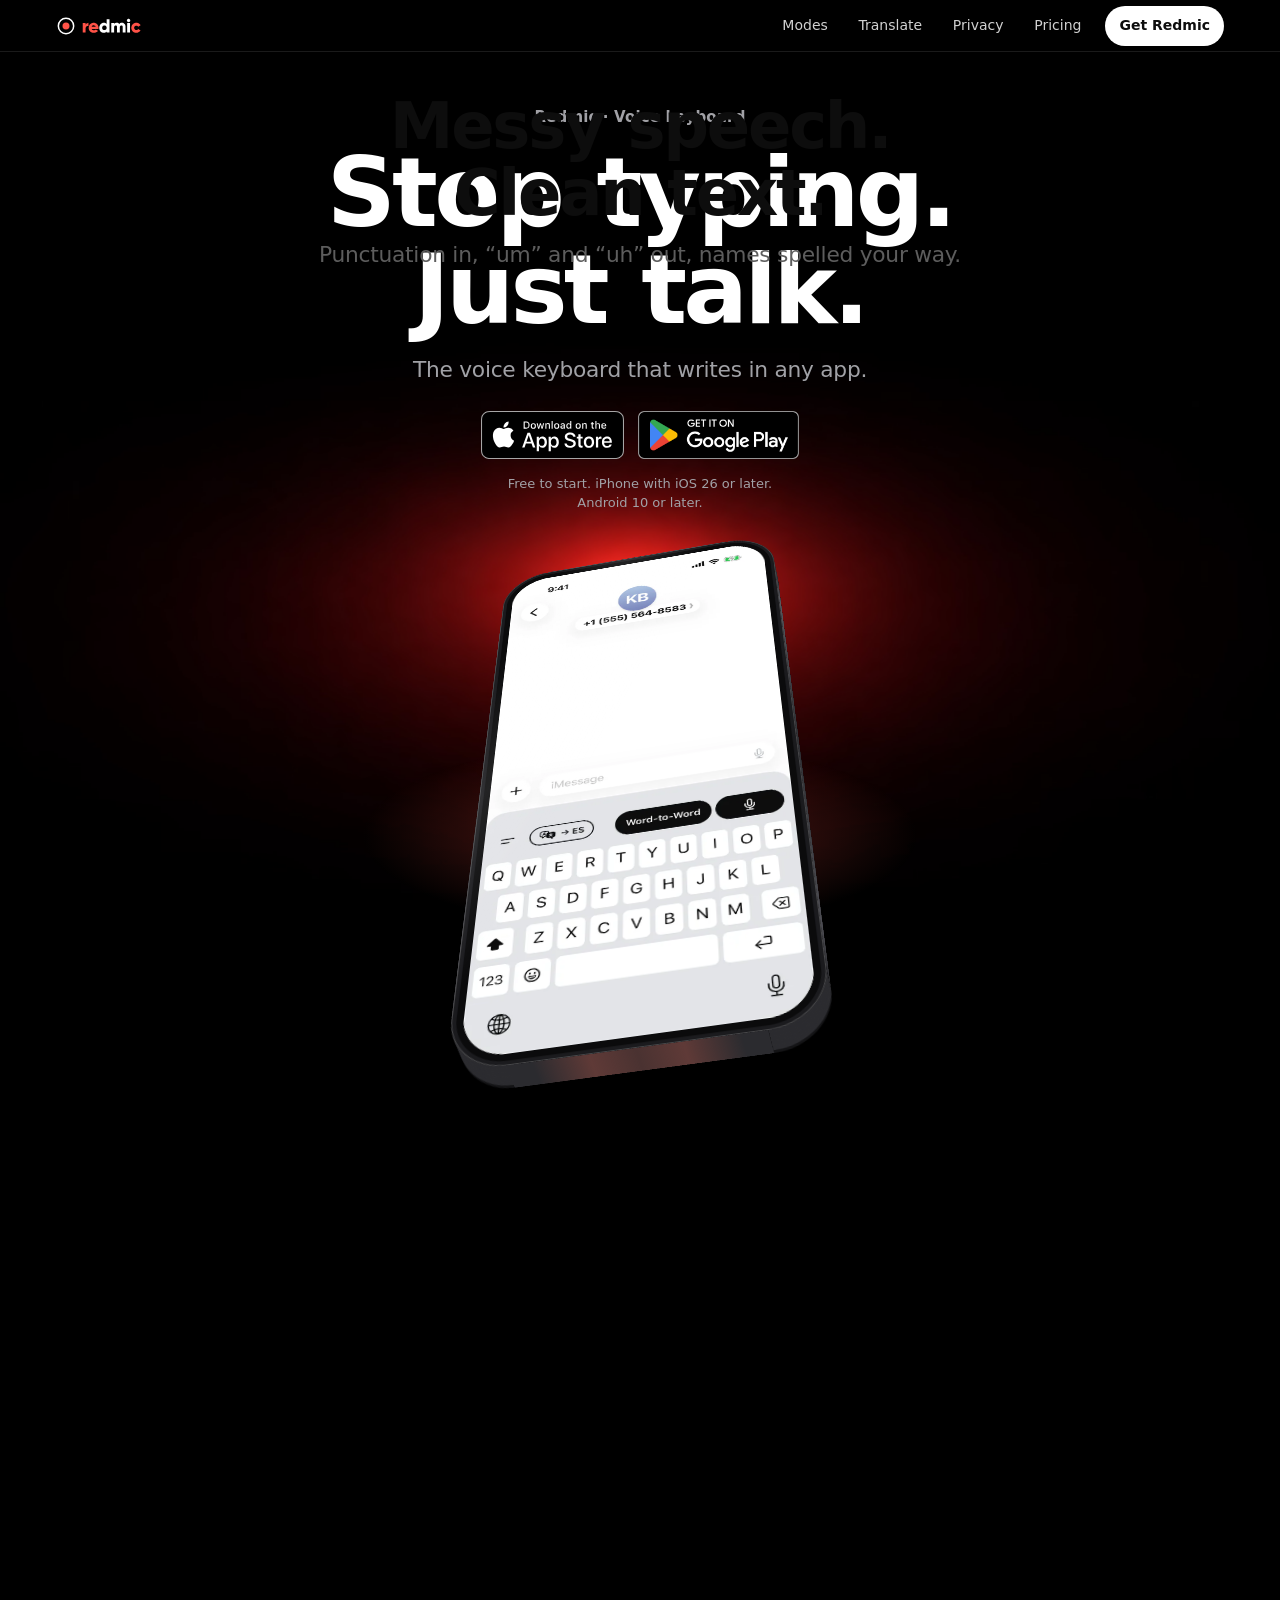
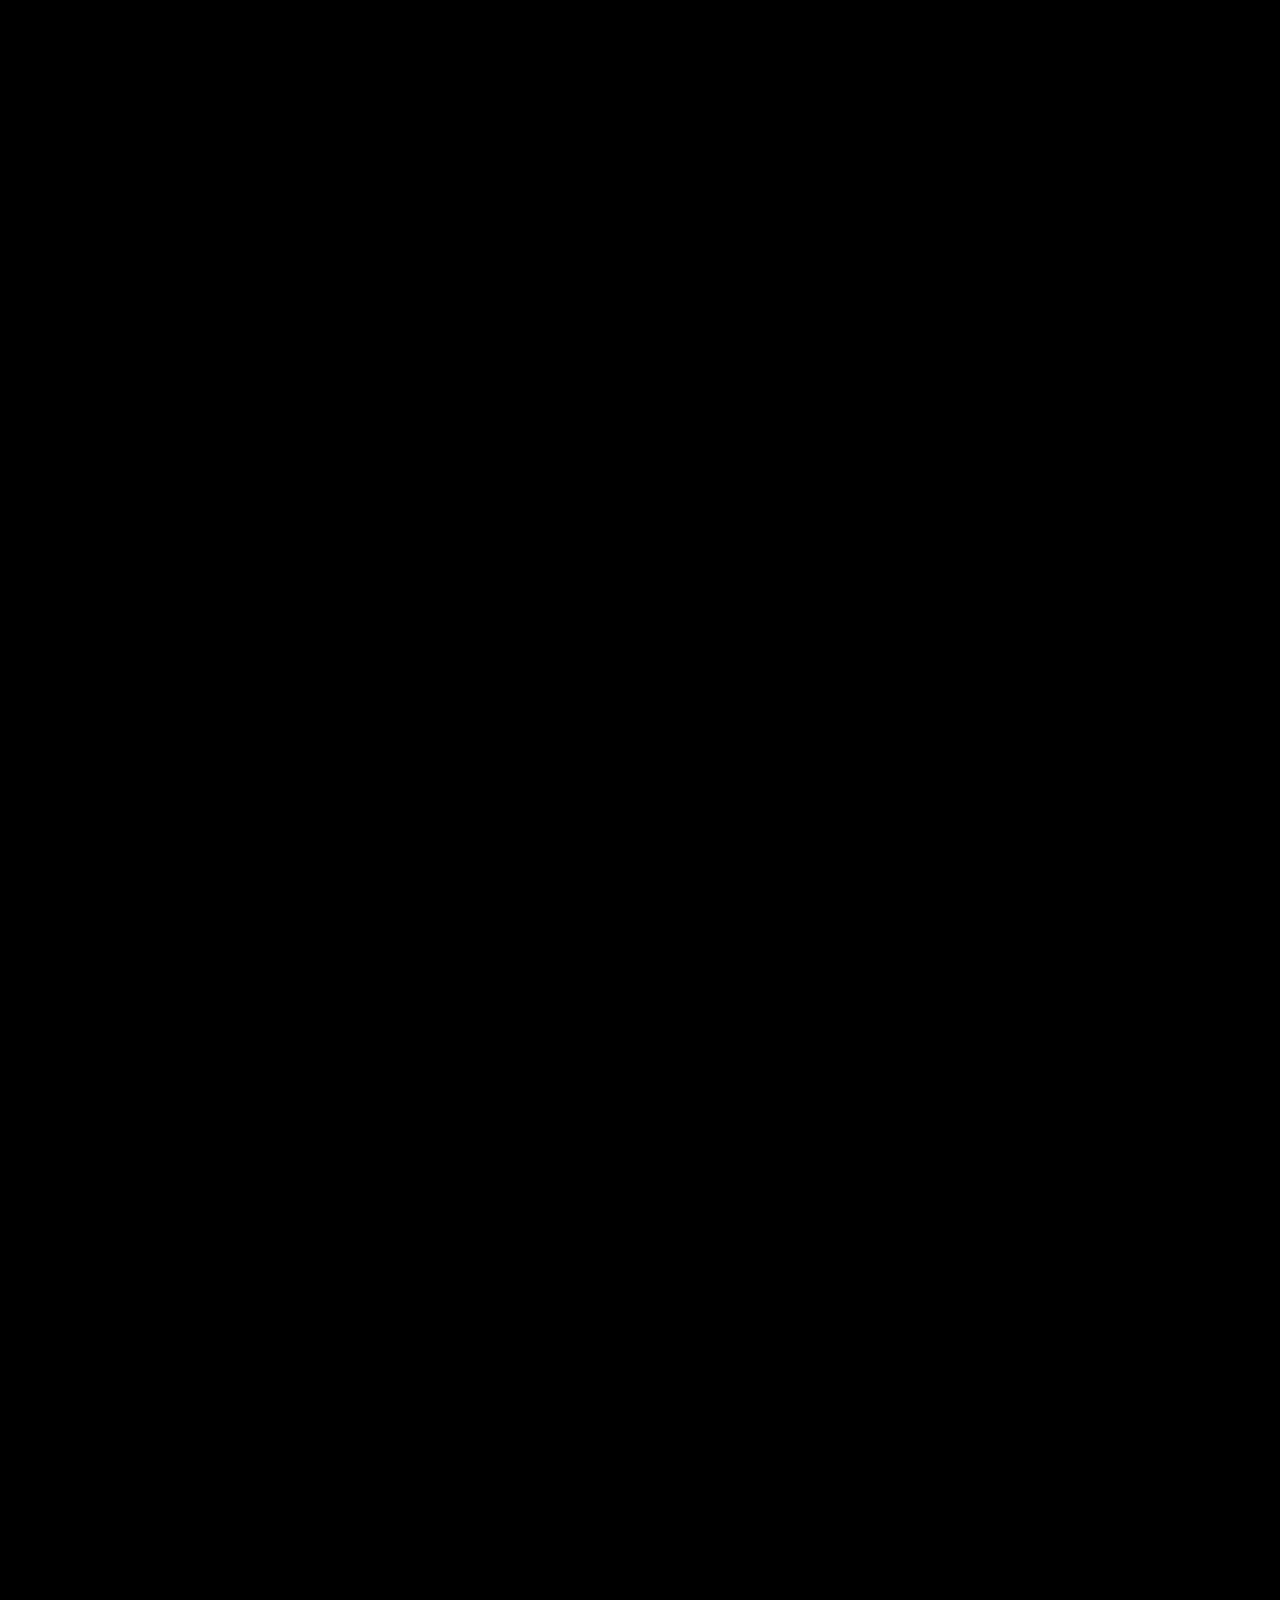
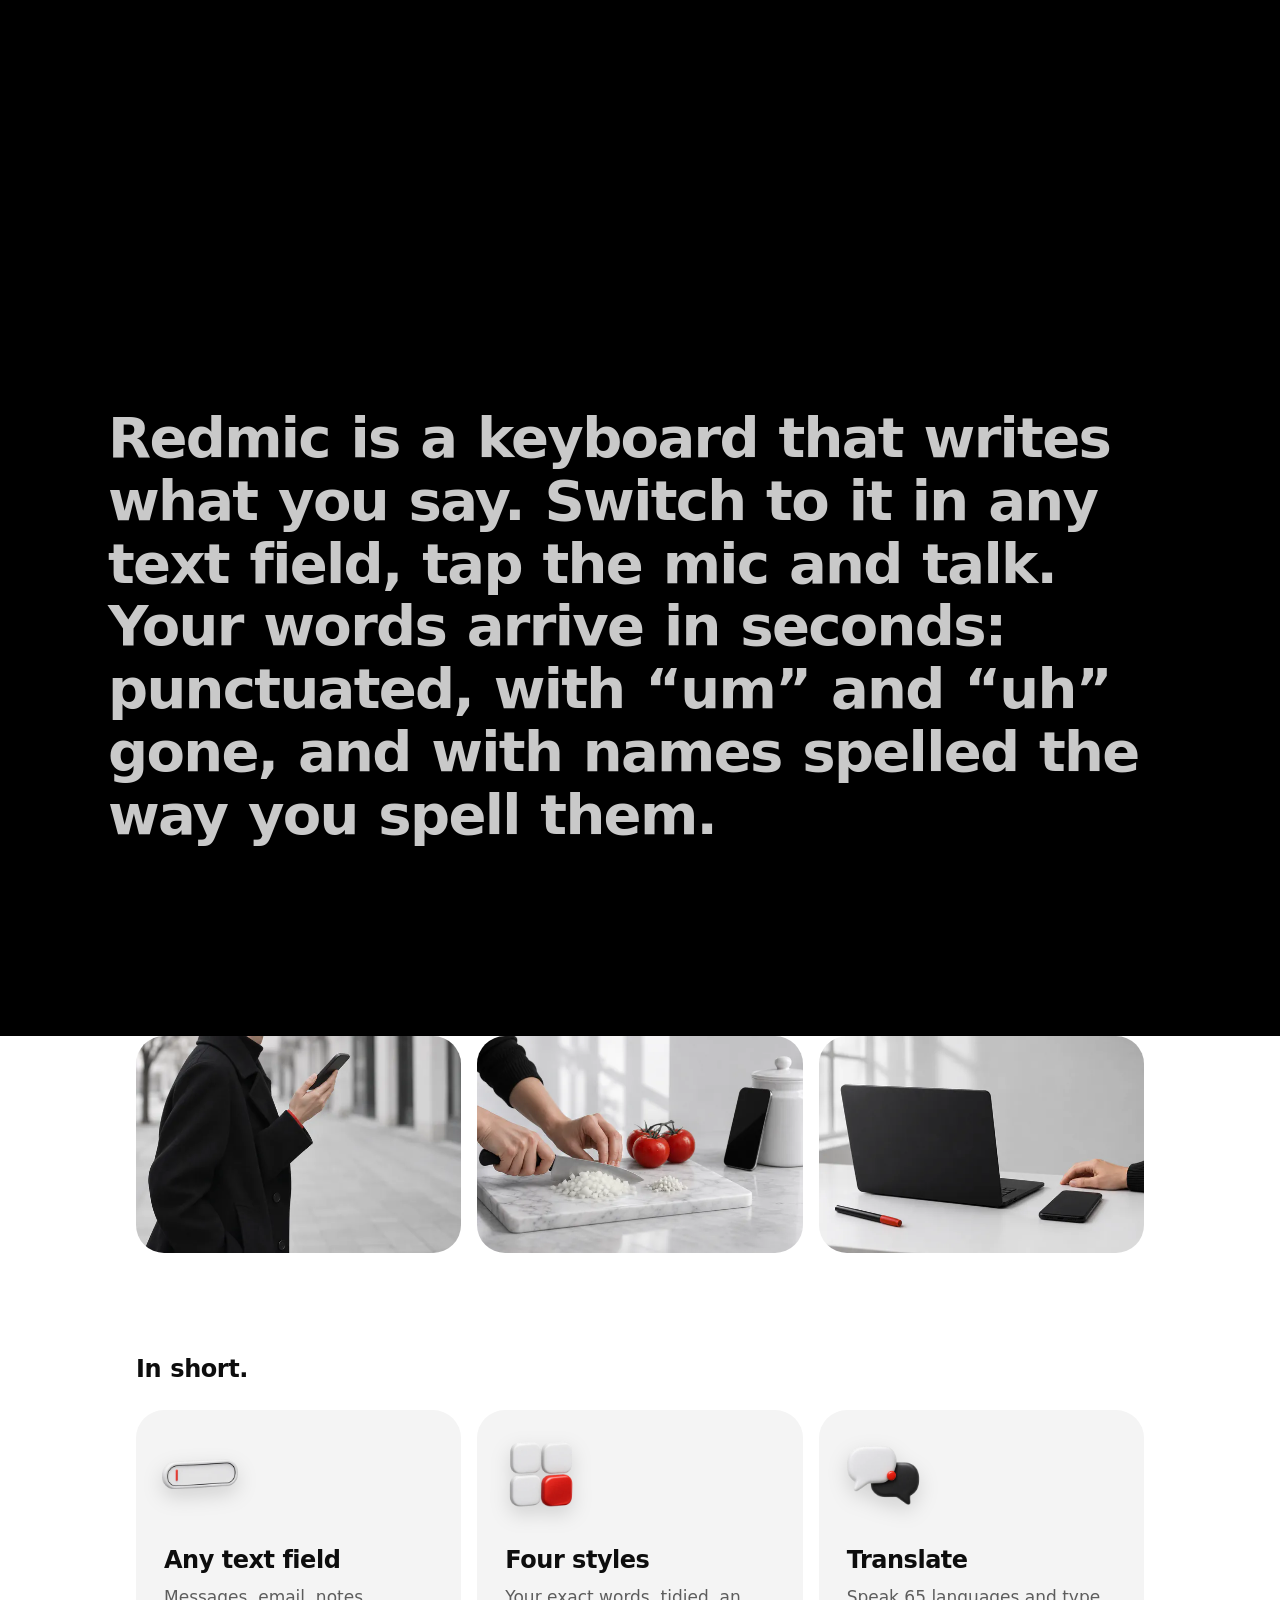
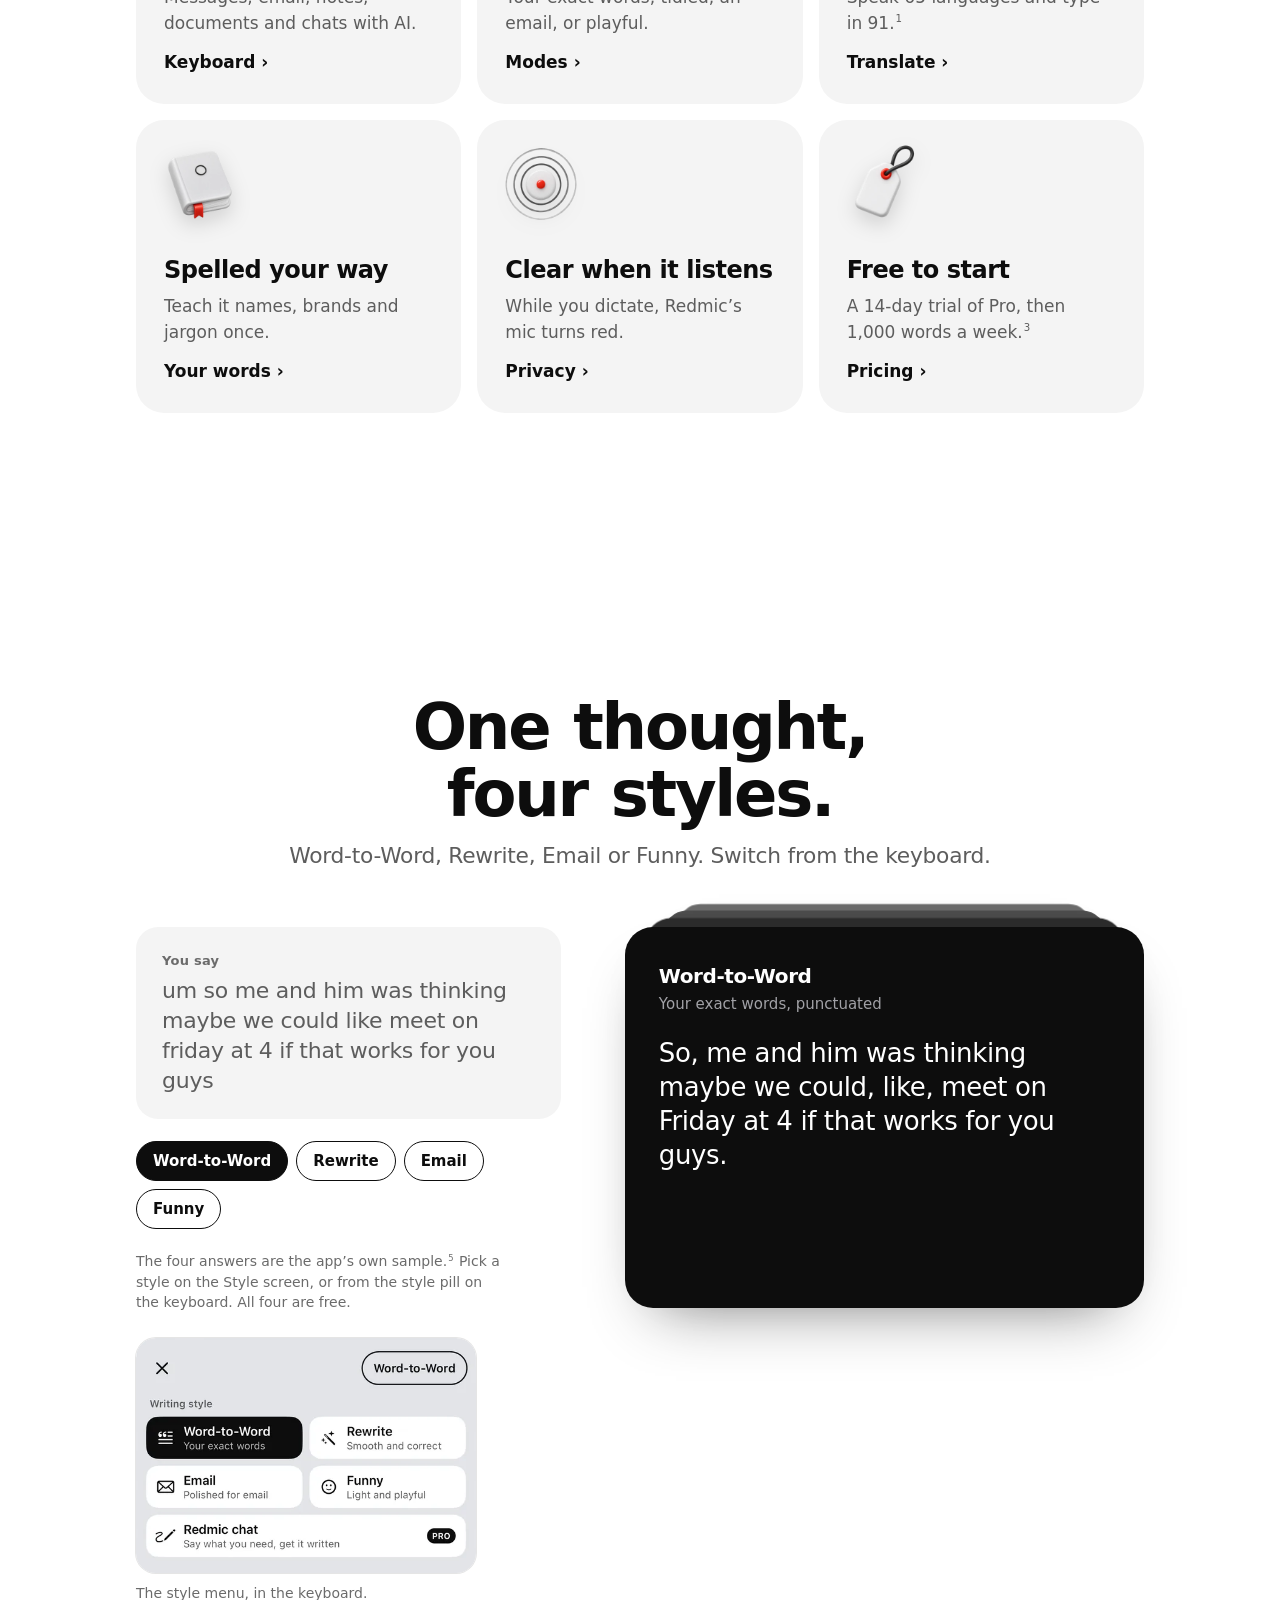
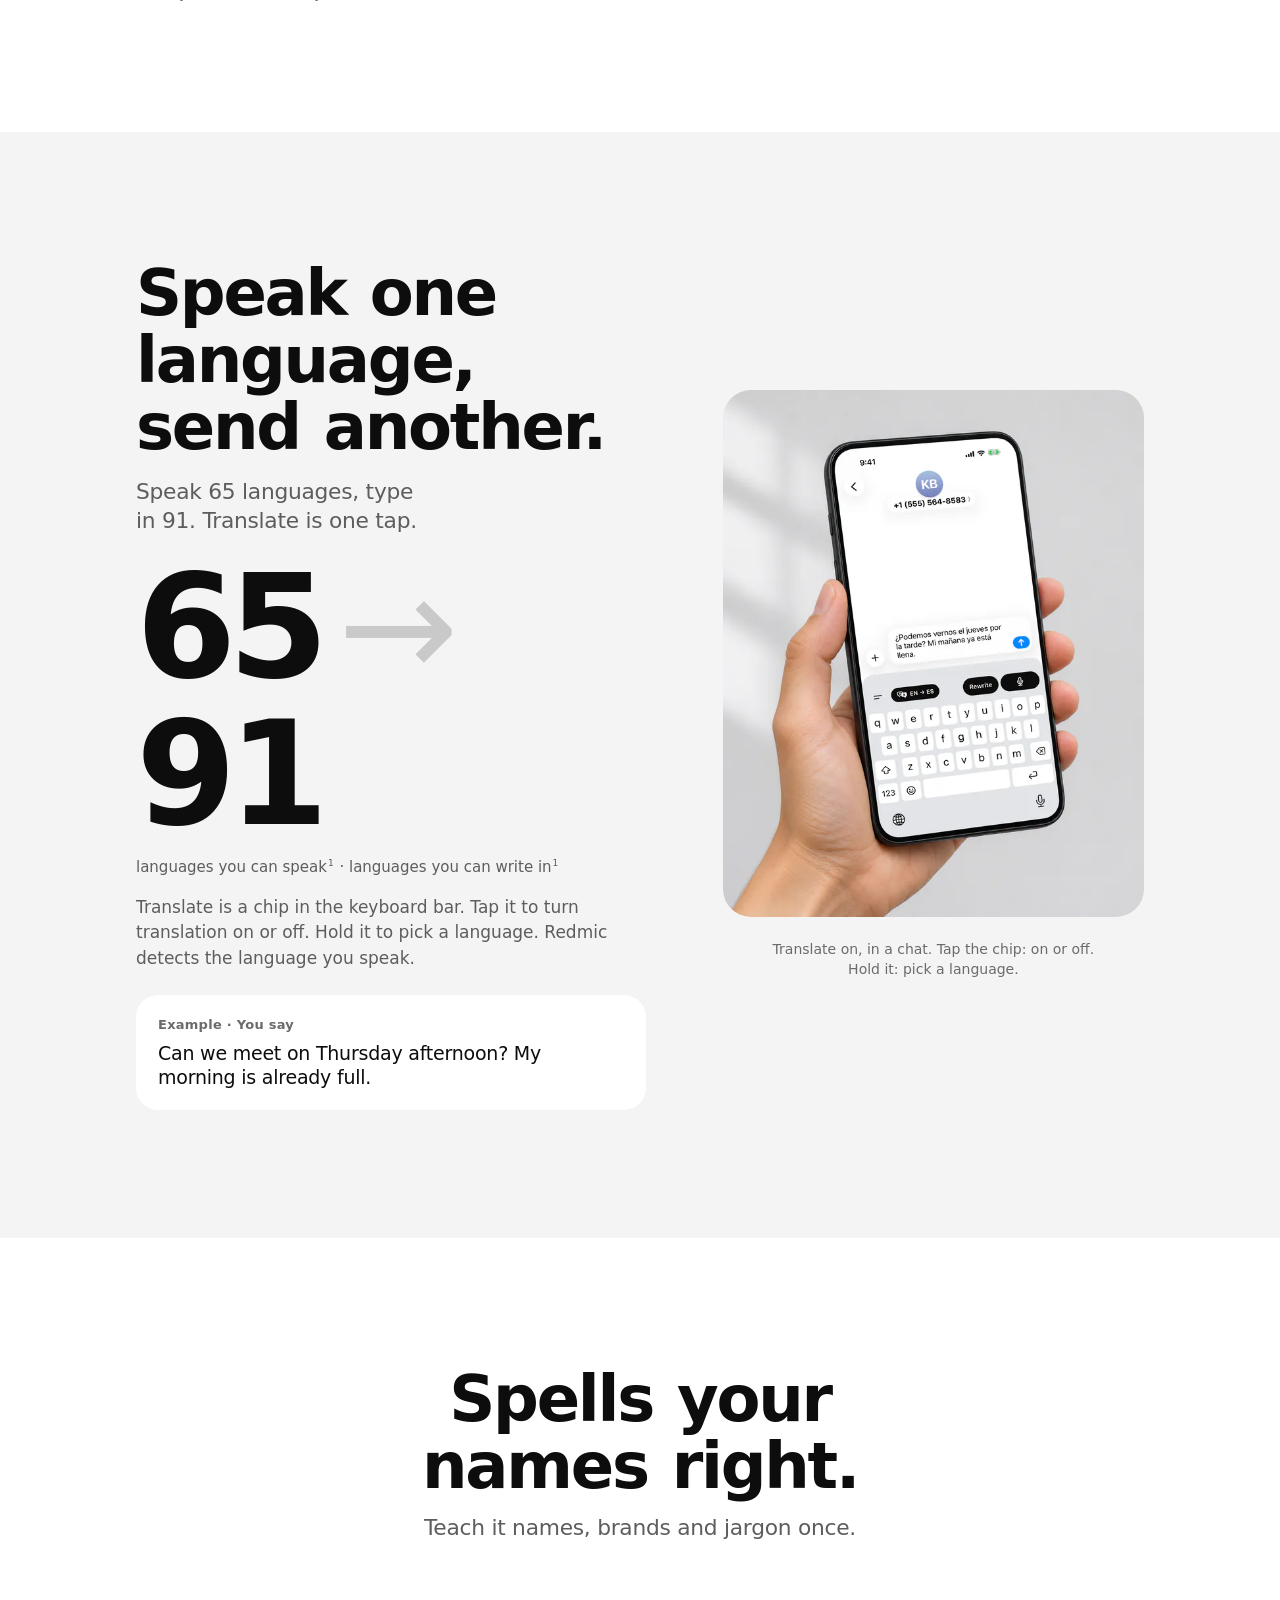
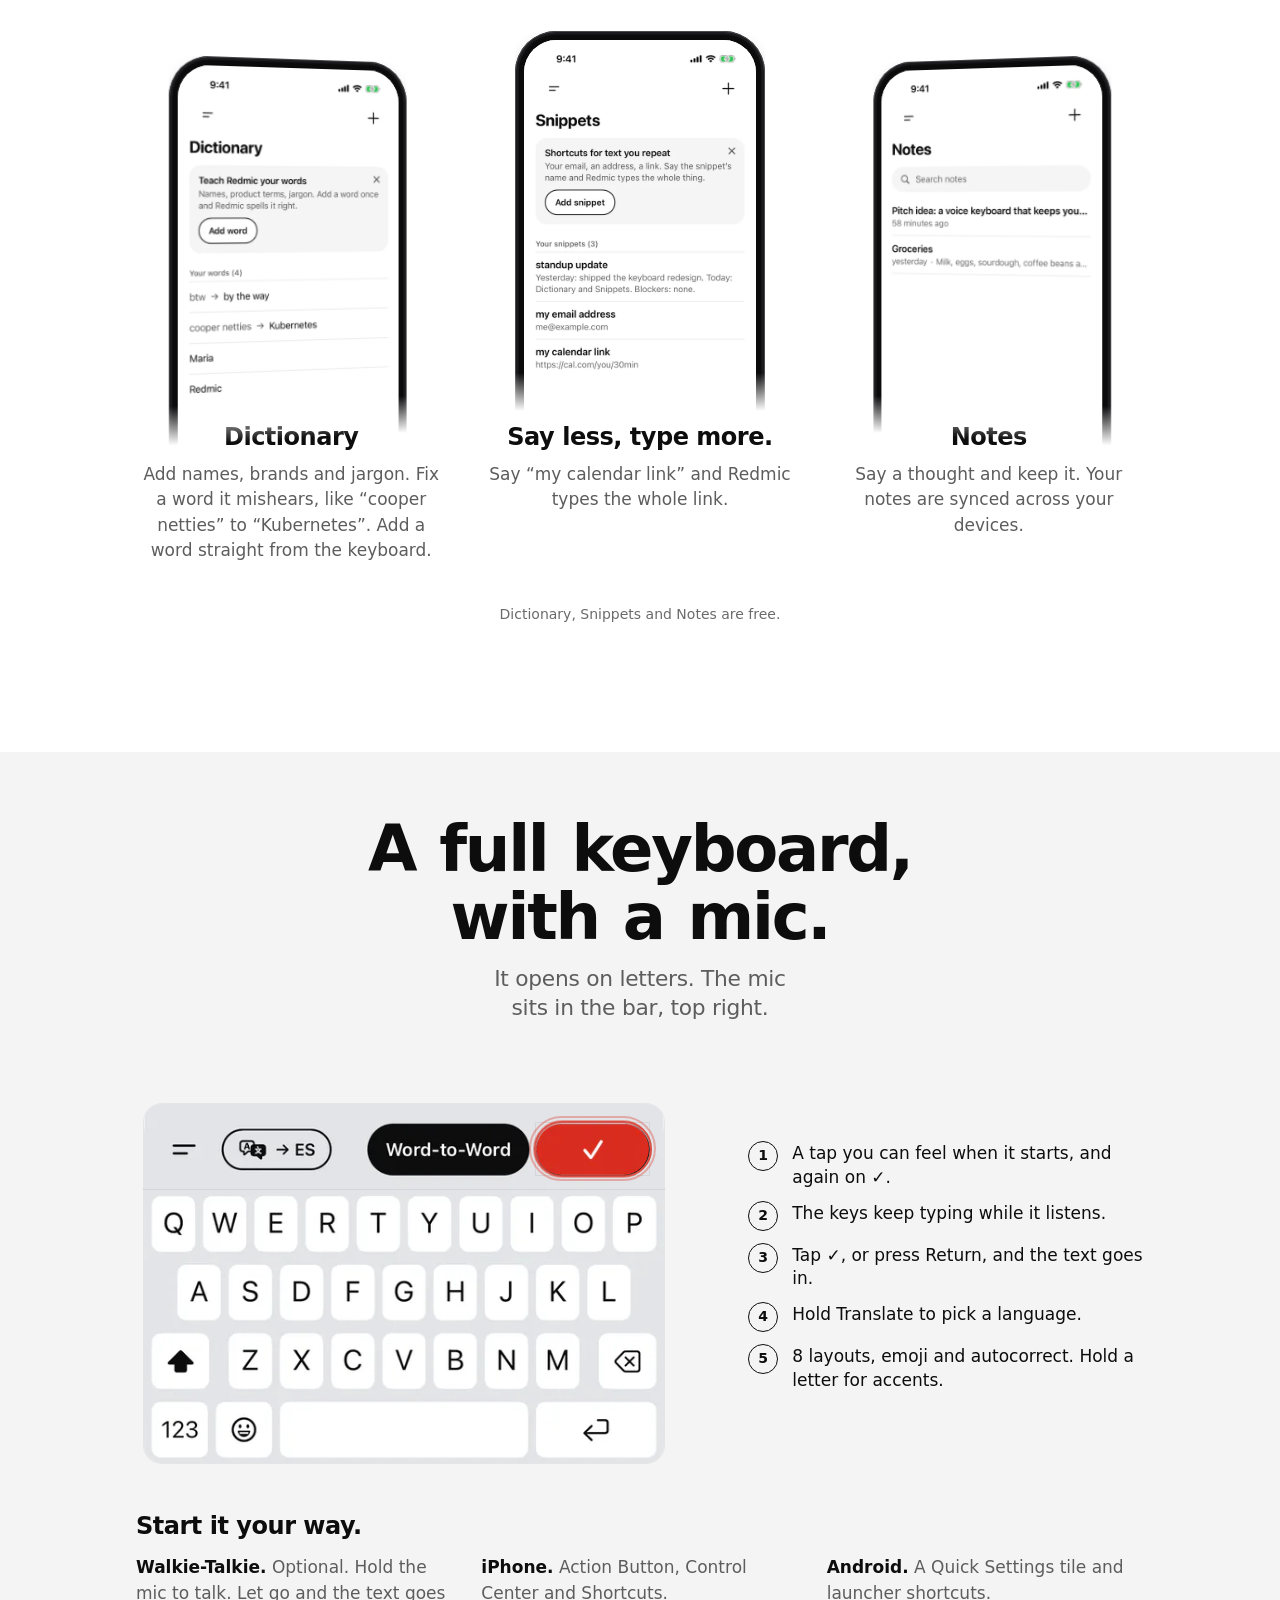
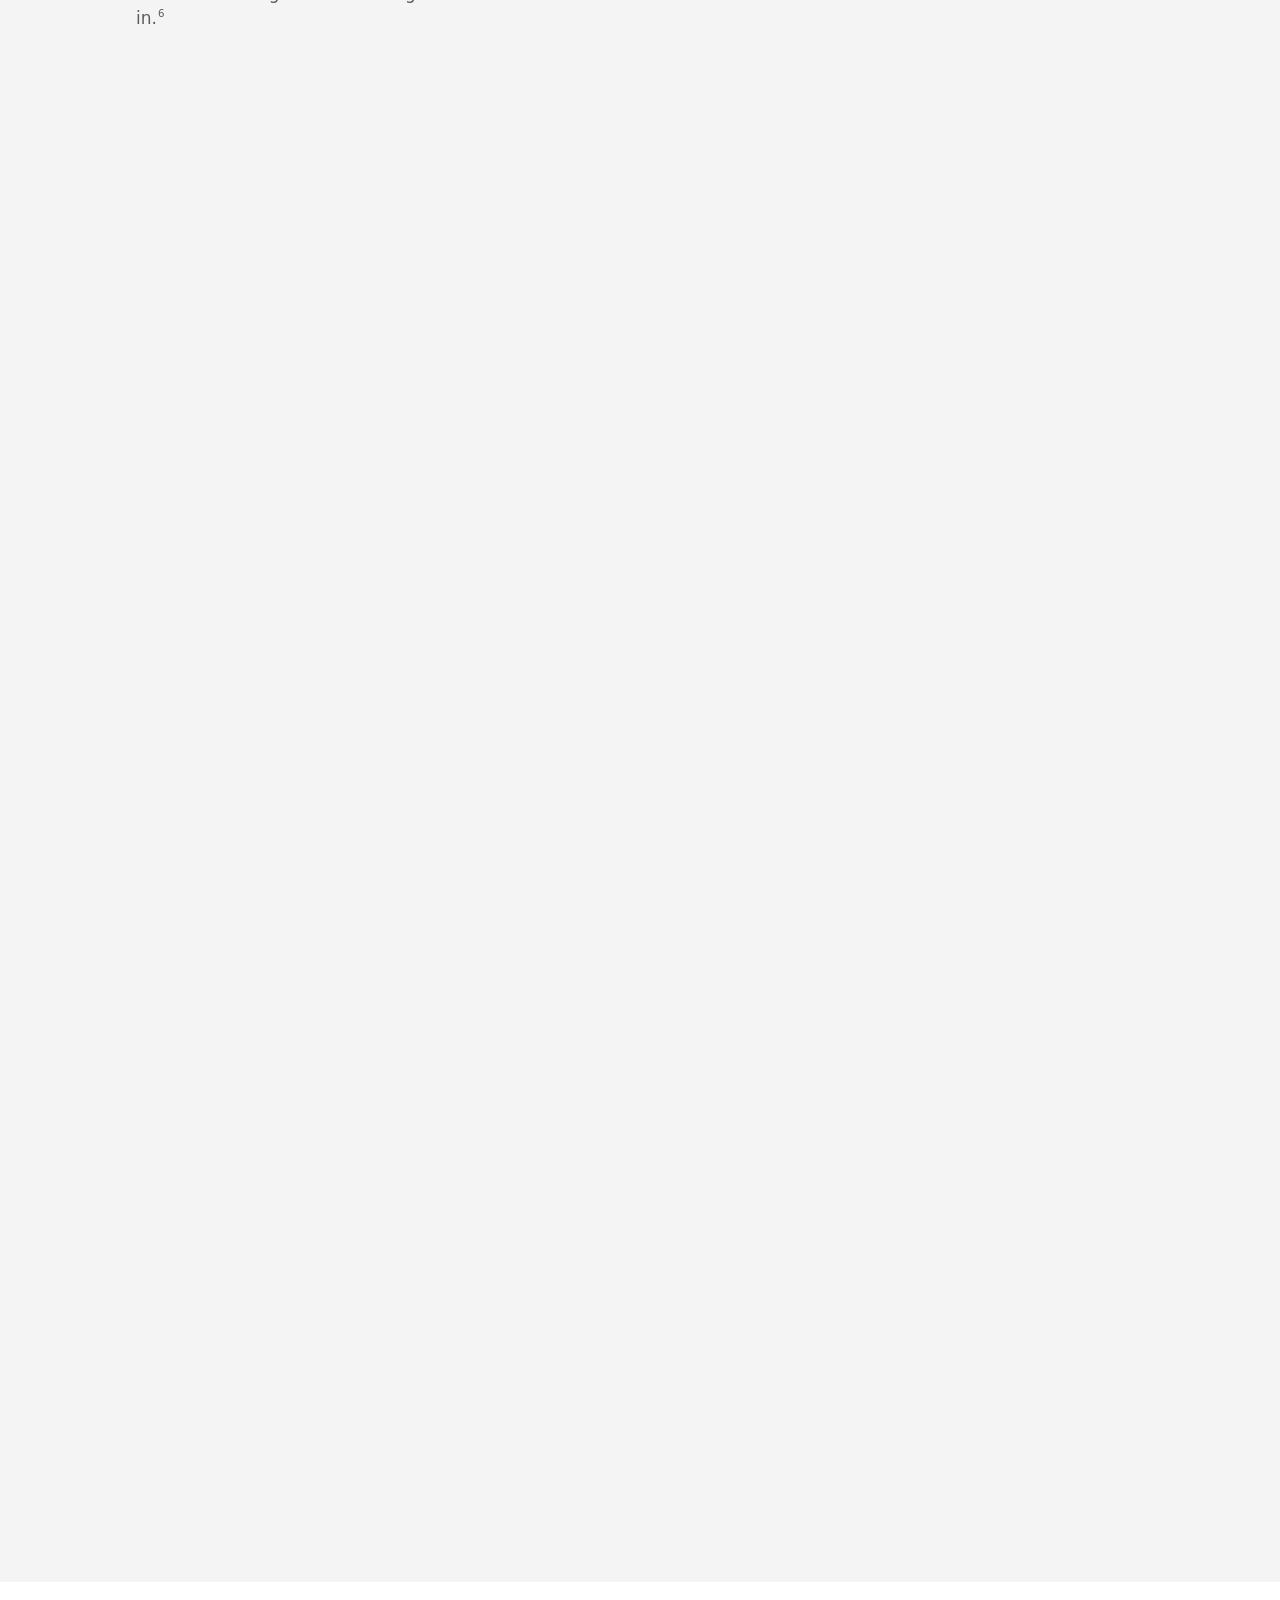
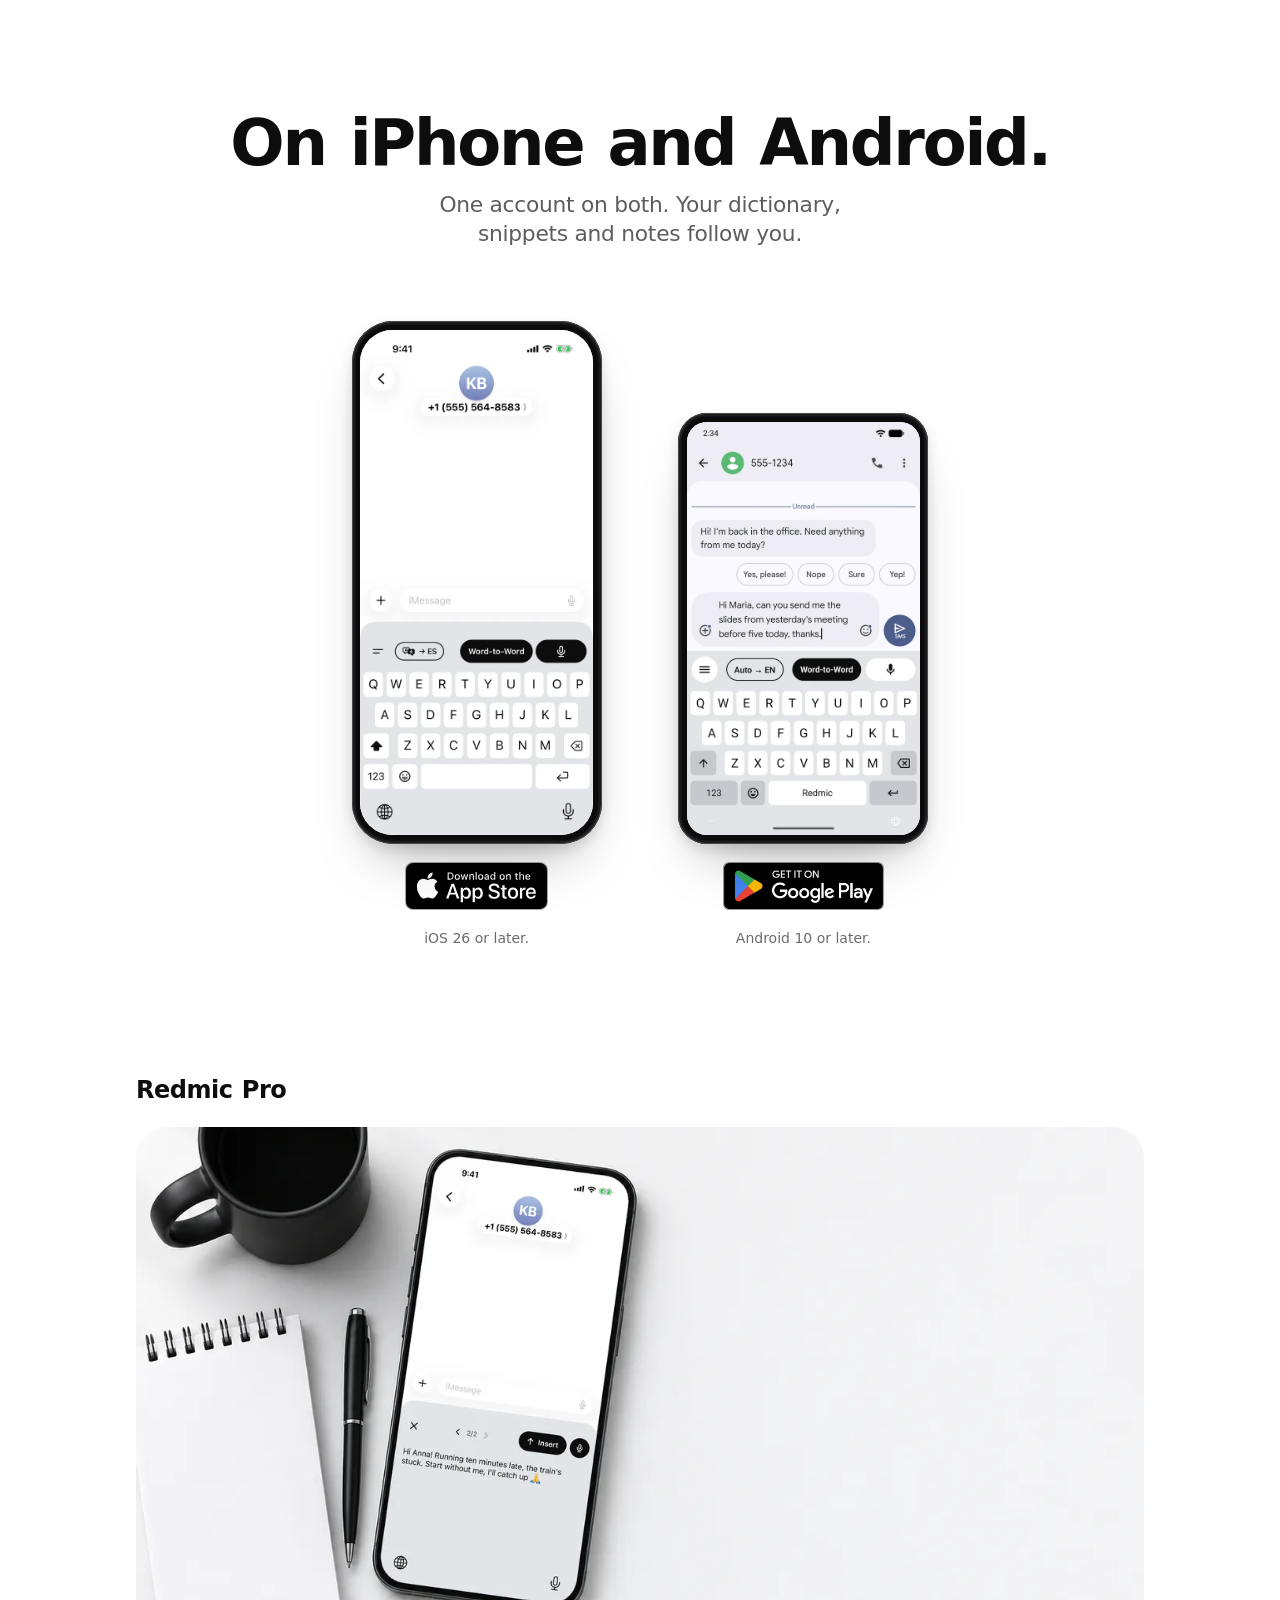
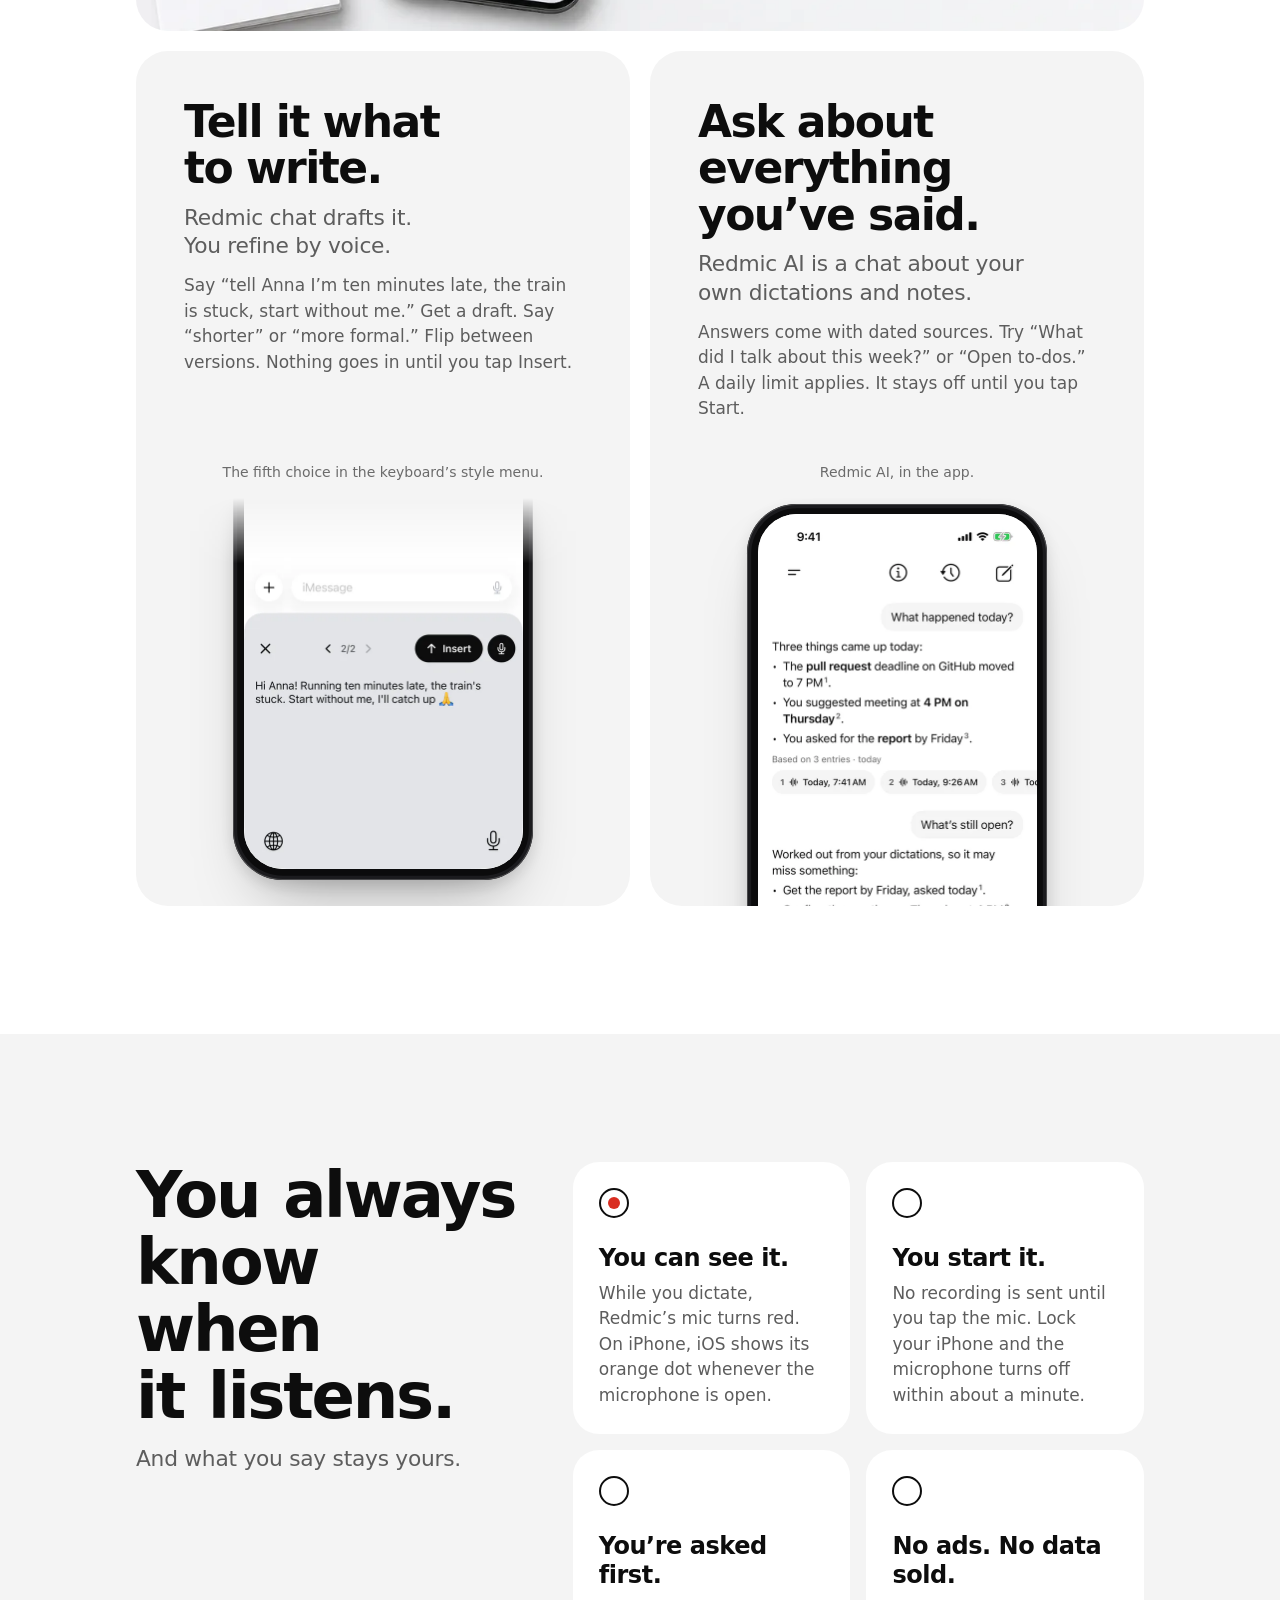
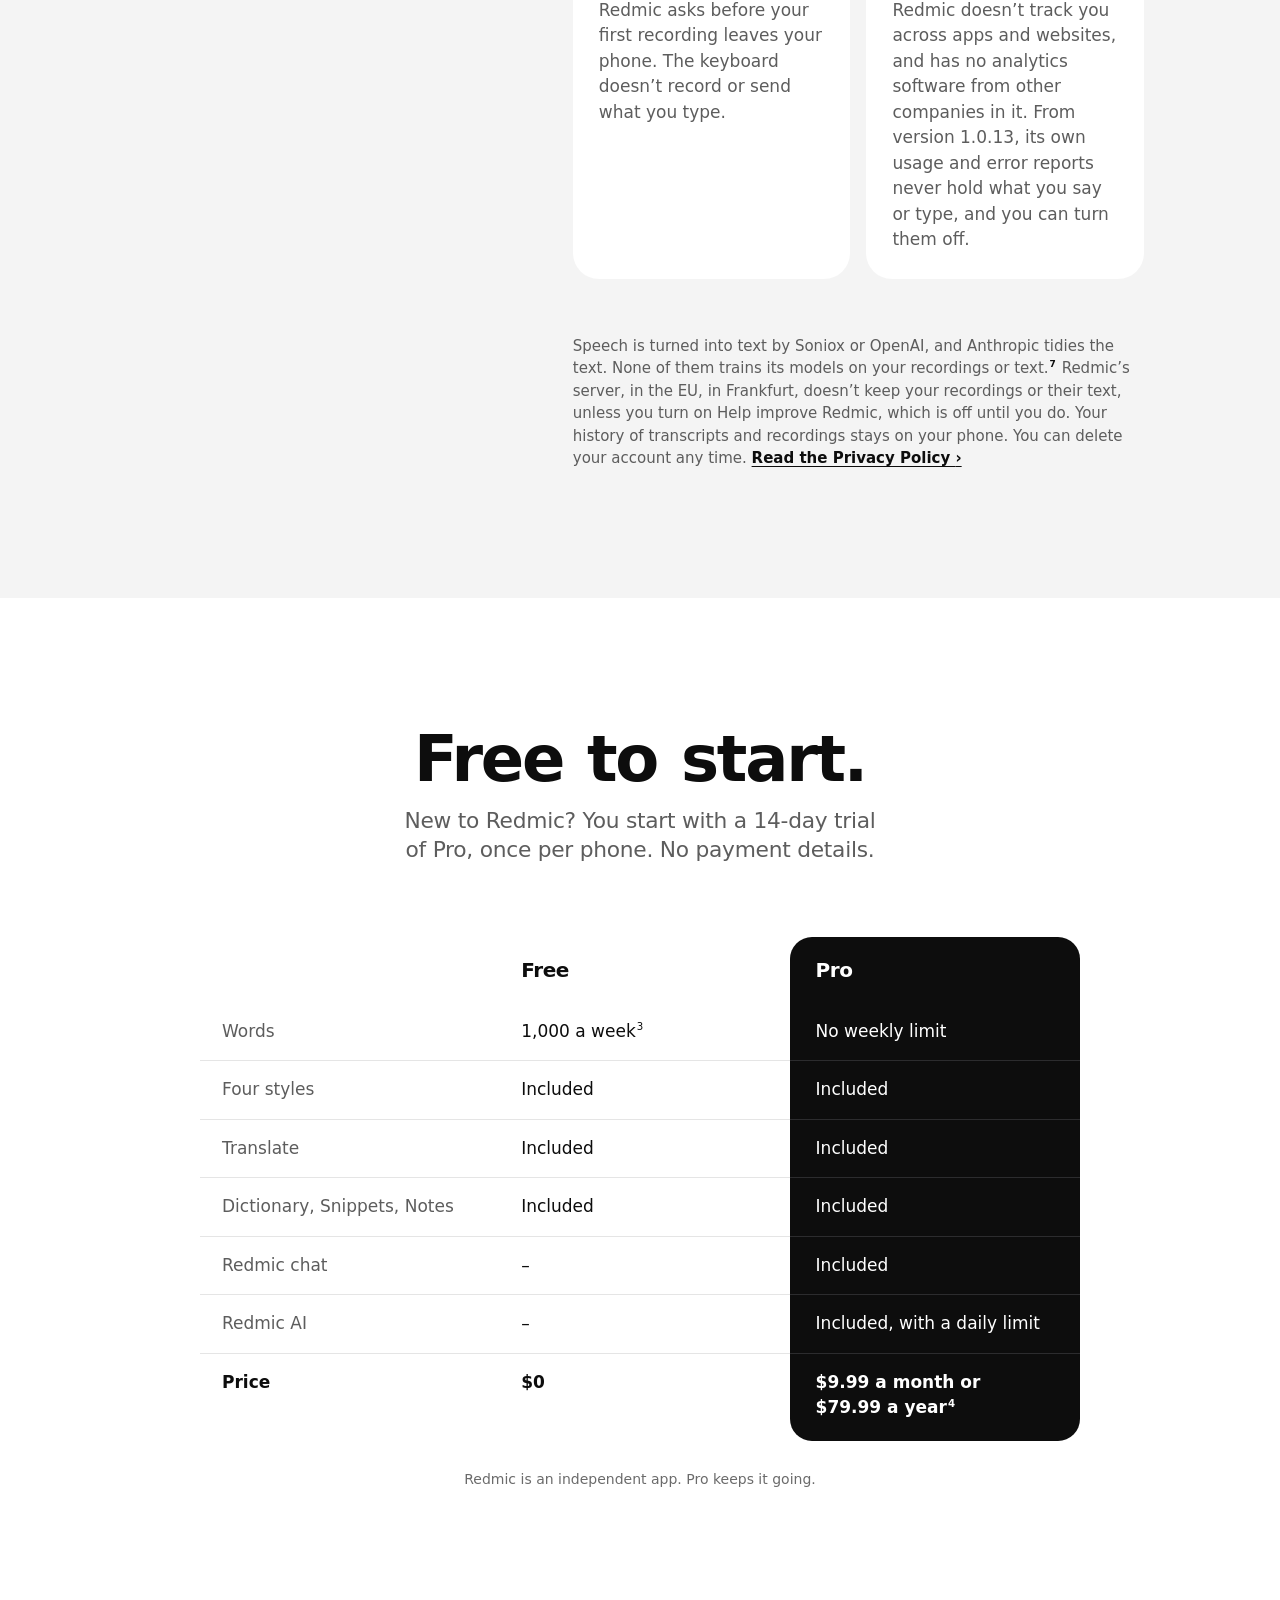
==== commit 3eecd51b: "Publish the website from 1b53ee0" ====
--- a/index.html
+++ b/index.html
@@ -22,9 +22,9 @@
 <link rel="icon" href="favicon.ico" sizes="32x32">
 <link rel="icon" href="favicon.svg" type="image/svg+xml">
 <link rel="apple-touch-icon" href="apple-touch-icon.png">
-<script>(function(d,c){try{if(!/[?&]plain(?=[&=]|$)/.test(location.search)&&!matchMedia("(prefers-reduced-motion: reduce)").matches&&window.CSS&&CSS.supports("height","100svh")&&CSS.supports("transform-style","preserve-3d")&&!(navigator.connection&&navigator.connection.saveData)&&!(parseFloat(getComputedStyle(d).fontSize)>20)&&innerWidth>=340&&innerHeight>=520)c+=" scrub"}catch(e){}d.className=c;addEventListener("load",function(){if(!window.__redmic)d.className=""})})(document.documentElement,"js");</script>
-<link rel="stylesheet" href="home.css?v=1ecfa89c">
-<script defer src="home.js?v=4e058ad6" fetchpriority="high" onerror="document.documentElement.className=''"></script>
+<script>(function(d,c){try{if(!/[?&]plain(?=[&=]|$)/.test(location.search)&&!matchMedia("(prefers-reduced-motion: reduce)").matches&&window.CSS&&CSS.supports("height","100svh")&&CSS.supports("transform-style","preserve-3d")&&!(navigator.connection&&navigator.connection.saveData)&&!(parseFloat(getComputedStyle(d).fontSize)>20)&&innerWidth>=340&&innerHeight>=520){c+=" scrub";d.className=c;var s=matchMedia("(max-aspect-ratio: 4/5)").matches?"assets/gen/hero-plate-tall-941.avif?v=a6448320 941w":"assets/gen/hero-plate-wide-1280.avif?v=8d7ff1bd 1280w, assets/gen/hero-plate-wide-1672.avif?v=23719fe8 1672w",l=document.createElement("link");if(s){l.rel="preload";l.as="image";l.type="image/avif";l.setAttribute("imagesrcset",s);l.setAttribute("imagesizes","100vw");document.head.appendChild(l)}}}catch(e){}d.className=c;addEventListener("load",function(){if(!window.__redmic)d.className=""})})(document.documentElement,"js");</script>
+<link rel="stylesheet" href="home.css?v=5c50383a">
+<script defer src="home.js?v=c1f0ca40" fetchpriority="high" onerror="document.documentElement.className=''"></script>
 <link rel="preload" as="image" href="assets/shots/kb-hero-idle-560.webp?v=56d875d2" imagesrcset="assets/shots/kb-hero-idle-560.webp?v=56d875d2 560w, assets/shots/kb-hero-idle-900.webp?v=d7370e88 900w, assets/shots/kb-hero-idle-1206.webp?v=78469387 1206w" imagesizes="(max-width: 600px) 65vw, 410px" fetchpriority="high">
 
 <script type="application/ld+json">{"@context":"https://schema.org","@type":"SoftwareApplication","name":"Redmic: Voice Keyboard","description":"Redmic is a voice dictation keyboard for iPhone and Android. Tap the mic in any text field and talk: punctuated text, no ums, names spelled your way.","url":"https://redmic.ai/","applicationCategory":"UtilitiesApplication","operatingSystem":"iOS 26 or later, Android 10 or later","offers":{"@type":"Offer","price":"0","priceCurrency":"USD"},"sameAs":["https://apps.apple.com/app/id6829429992","https://play.google.com/store/apps/details?id=com.antonmironenko.redmic"],"publisher":{"@type":"Organization","name":"OKNENOR L.L.C-FZ"}}</script>
@@ -101,6 +101,8 @@
       </div>
     </div>
 
+    <div class="hero__fade" data-part="fade" aria-hidden="true"></div>
+
     <div class="hero__curtain" data-part="curtain" aria-hidden="true">
       <div class="hero__claim">
         <p class="h2">Messy speech. <span class="nowrap">Clean text.</span></p>
@@ -116,7 +118,7 @@
 </section>
 
 <!-- People using it: a row of photographs, shown once they have been made (docs/site/image-prompts.md). -->
-<div class="life" aria-hidden="true"><img class="slot slot-life-walk" src="assets/gen/life-walk-1280.webp?v=15435b41" srcset="assets/gen/life-walk-1280.webp?v=15435b41 1280w" sizes="(max-width: 760px) 82vw, 360px" width="1280" height="853" alt="" decoding="async" loading="lazy"><img class="slot slot-life-cook" src="assets/gen/life-cook-1280.webp?v=feb9c55b" srcset="assets/gen/life-cook-1280.webp?v=feb9c55b 1280w" sizes="(max-width: 760px) 82vw, 360px" width="1280" height="853" alt="" decoding="async" loading="lazy"><img class="slot slot-life-desk" src="assets/gen/life-desk-1280.webp?v=4f55520f" srcset="assets/gen/life-desk-1280.webp?v=4f55520f 1280w" sizes="(max-width: 760px) 82vw, 360px" width="1280" height="853" alt="" decoding="async" loading="lazy"></div>
+<div class="life" aria-hidden="true"><img class="slot slot-life-walk" src="assets/gen/life-walk-640.webp?v=1a6906bd" srcset="assets/gen/life-walk-640.webp?v=1a6906bd 640w, assets/gen/life-walk-1280.webp?v=15435b41 1280w" sizes="(max-width: 760px) 82vw, 360px" width="1280" height="853" alt="" decoding="async" loading="lazy"><img class="slot slot-life-cook" src="assets/gen/life-cook-640.webp?v=4582ce3e" srcset="assets/gen/life-cook-640.webp?v=4582ce3e 640w, assets/gen/life-cook-1280.webp?v=feb9c55b 1280w" sizes="(max-width: 760px) 82vw, 360px" width="1280" height="853" alt="" decoding="async" loading="lazy"><img class="slot slot-life-desk" src="assets/gen/life-desk-640.webp?v=6e55c0c9" srcset="assets/gen/life-desk-640.webp?v=6e55c0c9 640w, assets/gen/life-desk-1280.webp?v=4f55520f 1280w" sizes="(max-width: 760px) 82vw, 360px" width="1280" height="853" alt="" decoding="async" loading="lazy"></div>
 
 <!-- 5. The whole page in six cards. -->
 <section class="short" aria-labelledby="short-title" data-tone="light">
@@ -233,7 +235,7 @@
       </div>
     </div>
     <figure class="translate__device" data-part="lean">
-      <div class="translate__made"><img class="slot slot-hand-scene" src="assets/gen/hand-scene-1280.webp?v=3928ec16" srcset="assets/gen/hand-scene-1280.webp?v=3928ec16 1280w" sizes="(max-width: 480px) 90vw, 440px" width="1280" height="1599" alt="A hand holding a phone with the Redmic keyboard: Translate is on, and the message is in Spanish." decoding="async" loading="lazy"></div>
+      <div class="translate__made"><img class="slot slot-hand-scene" src="assets/gen/hand-scene-640.webp?v=76bf6149" srcset="assets/gen/hand-scene-640.webp?v=76bf6149 640w, assets/gen/hand-scene-1280.webp?v=3928ec16 1280w" sizes="(max-width: 480px) 90vw, 440px" width="1280" height="1599" alt="A hand holding a phone with the Redmic keyboard: Translate is on, and the message is in Spanish." decoding="async" loading="lazy"></div>
       <div class="phone phone--flat">
         <div class="phone__front"><div class="phone__screen"><img src="assets/shots/kb-translate-560.webp?v=089dcf4f" srcset="assets/shots/kb-translate-560.webp?v=089dcf4f 560w, assets/shots/kb-translate-900.webp?v=1d569613 900w" sizes="(max-width: 600px) 65vw, 410px" width="900" height="1957" alt="A chat with Translate switched on in the Redmic keyboard, and a message written in Spanish." decoding="async" loading="lazy"></div></div>
       </div>
--- a/home.css
+++ b/home.css
@@ -102,6 +102,7 @@
 @media (forced-colors: active) {
 .chip[aria-pressed="true"] { forced-color-adjust: none; background: Highlight; color: HighlightText; border-color: Highlight; }
 .button { border: 1px solid; }
+.card__icon img { forced-color-adjust: none; background: #f2f2f2; border-radius: 22px; filter: none; }
 }
 .wrap { max-width: var(--wide); margin: 0 auto; padding-left: var(--gutter); padding-right: var(--gutter); }
 .wrap--narrow { max-width: 800px; }
@@ -247,6 +248,13 @@
 }
 .scrub .hero > .stage { overflow: visible; overflow-x: clip; }
 .scrub .hero.is-white .hero__device, .scrub .hero.is-white .hero__plate { visibility: hidden; }
+@media (pointer: coarse) {
+.scrub .hero:not(.is-white) .hero__fade {
+display: block; position: absolute; left: 0; right: 0; bottom: 0; pointer-events: none;
+height: clamp(0px, (100svh - 100dvh + 1px) * 72, 72px);
+background: linear-gradient(rgba(0, 0, 0, 0), #000);
+}
+}
 .hero { background: var(--night); color: var(--night-ink); }
 .hero .lead { color: var(--night-second); }
 .hero .fine { color: var(--night-third); }
@@ -274,6 +282,9 @@
 }
 .scrub body[data-slots*="hero-plate"] .hero__glow { display: none; }
 .scrub body[data-slots*="hero-plate"] .hero .fine { color: var(--night-second); }
+@media (max-aspect-ratio: 4/5) {
+.scrub body[data-slots~="hero-plate-tall"] .hero .fine { color: var(--night-ink); text-shadow: 0 0 10px rgba(0, 0, 0, 0.55); }
+}
 .hero__copy { position: relative; order: 1; display: grid; justify-items: center; gap: 16px; max-width: 60rem; }
 .hero__copy .lead { max-width: 24em; }
 .hero__copy .stores { margin-top: 10px; }
@@ -285,7 +296,7 @@
 .hero__writes { font-size: clamp(1.125rem, 2.2vw, 1.5rem); line-height: 1.3; letter-spacing: -0.012em; }
 .hero__writes .tag { display: block; margin: 10px 0 8px; }
 html:not(.scrub) .hero__say .tag { color: var(--faint); }
-.hero__steps, .hero__curtain { display: none; }
+.hero__steps, .hero__curtain, .hero__fade { display: none; }
 .scrub .hero .stage { display: block; padding: 0; }
 .scrub .hero h1 { font-size: clamp(2.75rem, min(10.5vw, 13svh), 6rem); }
 .scrub .hero::after {
@@ -439,7 +450,7 @@
 .modes__tabs { gap: 6px; }
 .modes__tabs .chip { padding: 6px 10px; font-size: 0.875rem; }
 }
-@media (max-width: 351px) {
+@media (max-width: 371px) {
 .modes__tabs { gap: 4px; }
 .modes__tabs .chip { padding: 6px 8px; font-size: 0.8125rem; }
 }
@@ -597,6 +608,7 @@
 .pro__made:empty { display: none; }
 .pro__made { margin-bottom: 20px; }
 .pro__made img { width: 100%; aspect-ratio: 4 / 3; object-fit: cover; object-position: 0 50%; border-radius: 32px; }
+@media (max-width: 480px) { .pro__made img { aspect-ratio: 1 / 1; } }
 @media (min-width: 760px) { .pro__made img { aspect-ratio: 2 / 1; object-position: 0 58%; } }
 .panel__screen { display: grid; justify-items: center; gap: 16px; align-self: end; padding: clamp(24px, 4vw, 40px) 0 0; }
 .panel__screen .phone { --pw: min(70vw, 300px); }
@@ -698,6 +710,13 @@
 background: linear-gradient(rgba(0, 0, 0, 0.5), rgba(0, 0, 0, 0.66)); border-top-color: rgba(255, 255, 255, 0.14); color: rgba(255, 255, 255, 0.84);
 }
 body[data-slots~="cta-plate-wide"] .final__foot nav a { color: var(--night-ink); }
+body[data-slots~="cta-plate-wide"] .final__foot::before {
+content: ""; position: absolute; left: 0; right: 0; bottom: calc(100% + 1px); height: clamp(72px, 10vw, 130px); pointer-events: none;
+background: linear-gradient(rgba(0, 0, 0, 0), rgba(0, 0, 0, 0.5));
+}
+@media (max-width: 759px) {
+body[data-slots~="cta-plate-wide"] .final__foot { background: linear-gradient(rgba(0, 0, 0, 0.5), rgba(0, 0, 0, 0.66) calc(100% - 96px - env(safe-area-inset-bottom, 0px)), #000); }
+}
 .final__marks { max-width: 62em; font-size: 0.6875rem; line-height: 1.5; }
 @media (min-width: 760px) { .final__foot { padding-bottom: 40px; } }
 @media (prefers-reduced-motion: reduce) {
@@ -722,6 +741,11 @@
 .phone, .panel__crop, .spoken, .flip__face, .tile, .exploded, .final__inner { break-inside: avoid; }
 .panel__crop { height: auto; overflow: visible; padding: 6px 0 26px; -webkit-mask-image: none; mask-image: none; }
 .trio__item .phone { height: var(--ph); margin: 0 0 18px; overflow: visible; -webkit-mask-image: none; mask-image: none; }
+.privacy .head { position: static; }
+.translate__grid { align-items: start; }
+.translate__made img { width: min(100%, 360px); }
+.pro__made img { aspect-ratio: 2 / 1; object-position: 0 58%; }
 .phone--flat .phone__front { box-shadow: inset 0 0 0 1px rgba(255, 255, 255, 0.2), inset 0 0 0 calc(var(--bezel) * 0.4) #1b1b1e; }
 }
+@media print and (min-width: 900px) { .duo { break-before: page; } }
 .still *, .still *::before, .still *::after { animation-play-state: paused !important; transition: none !important; }
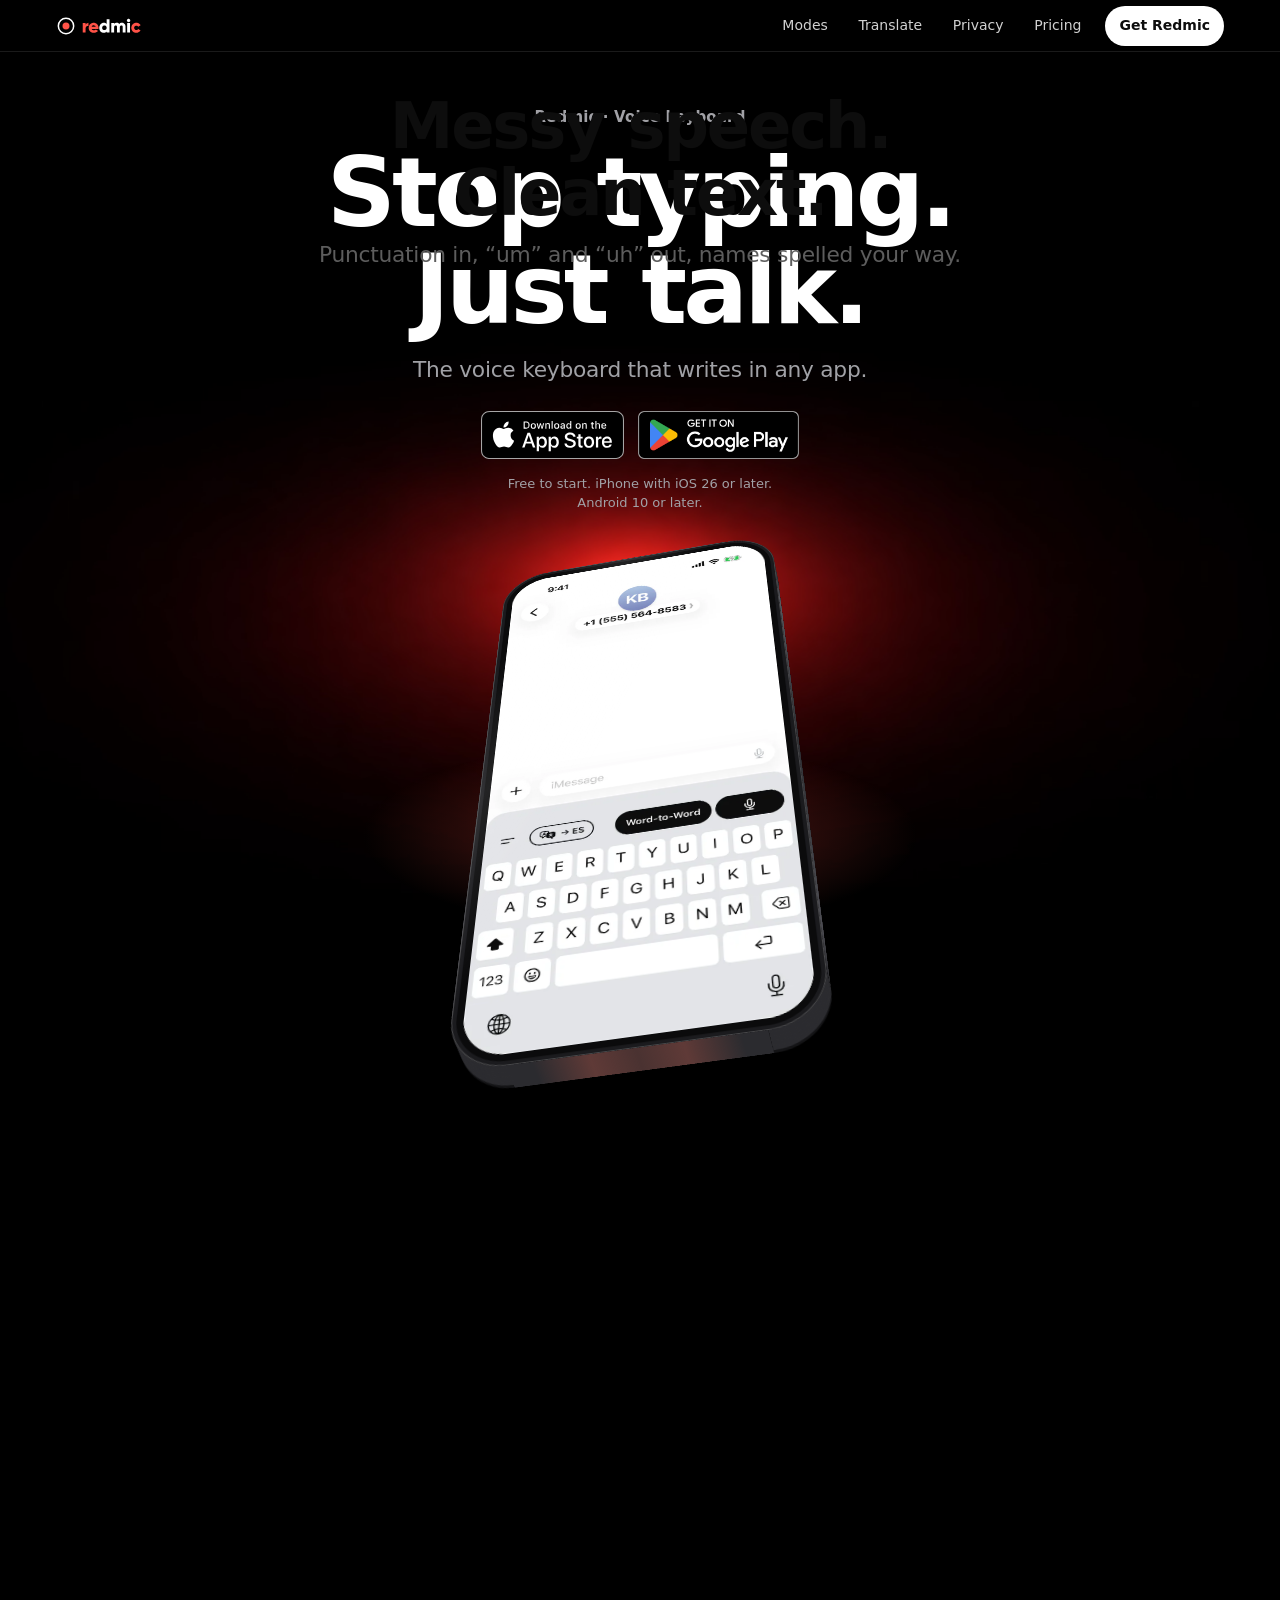
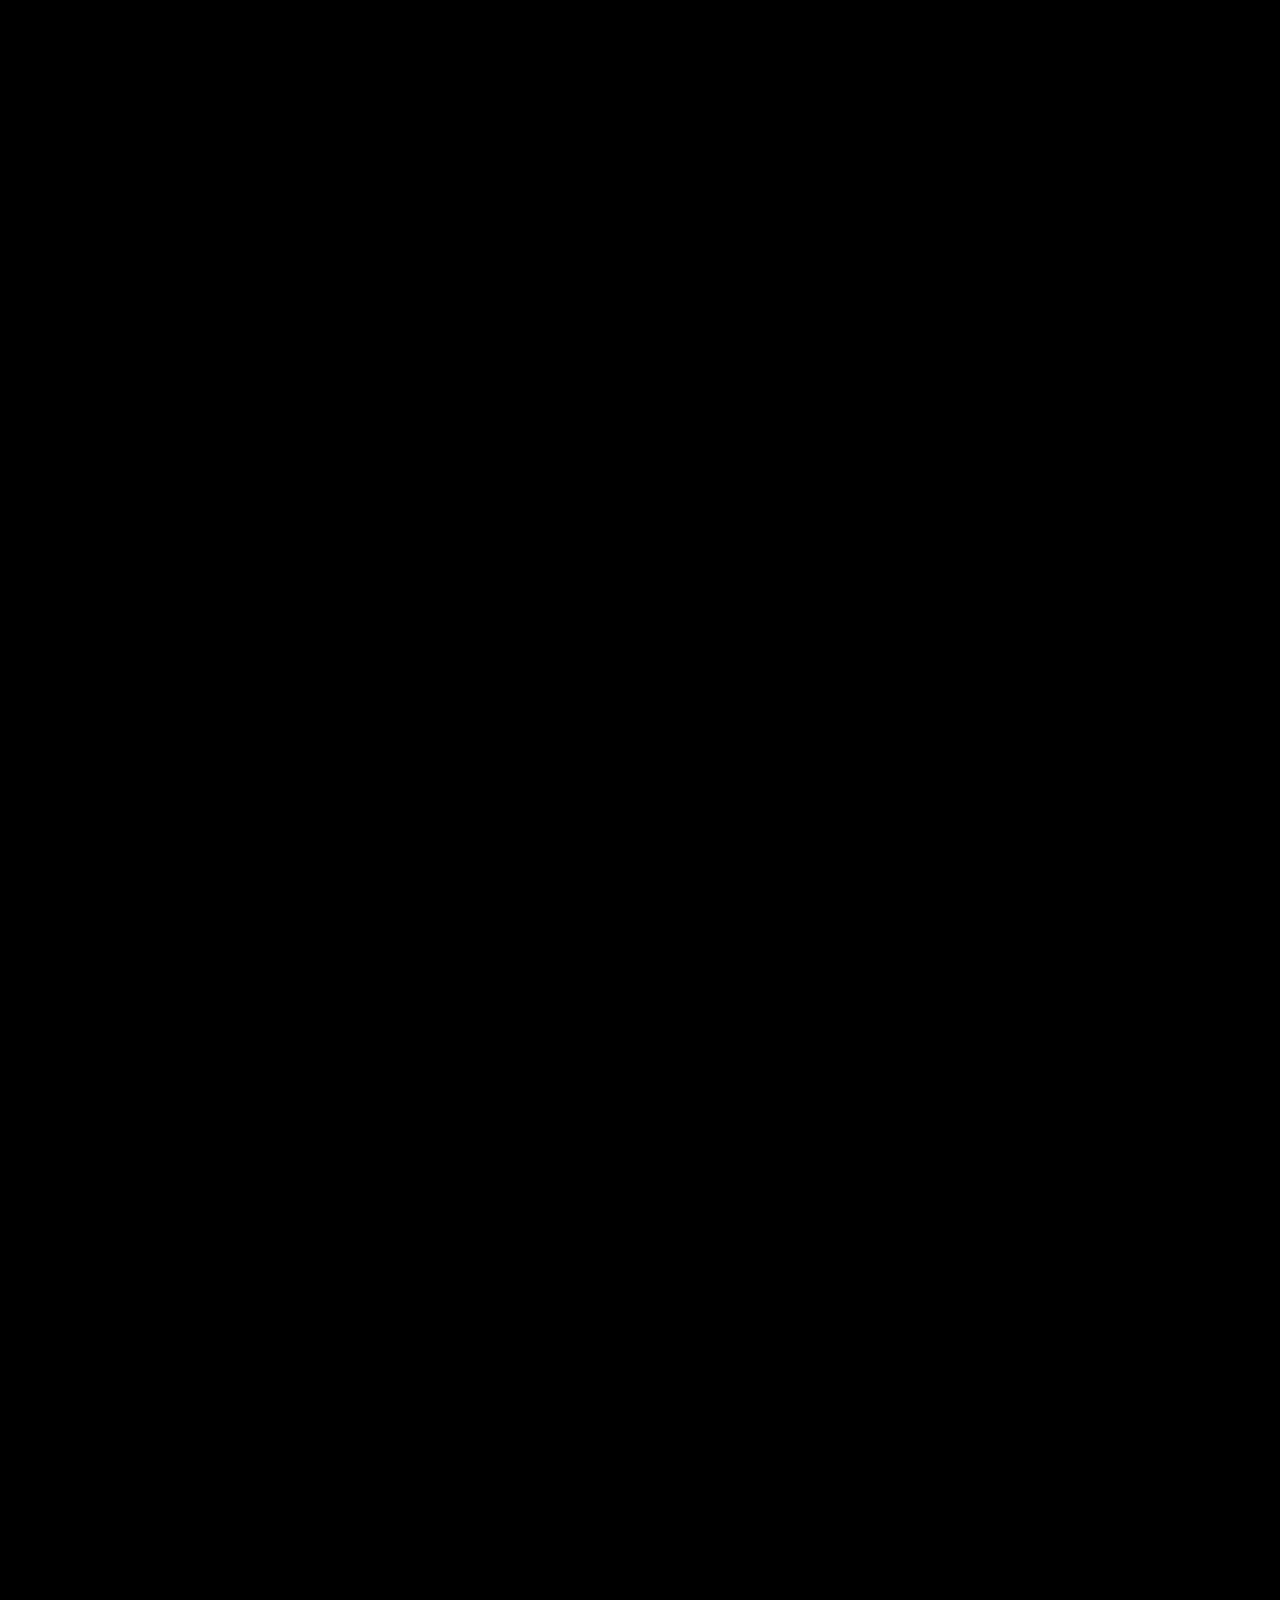
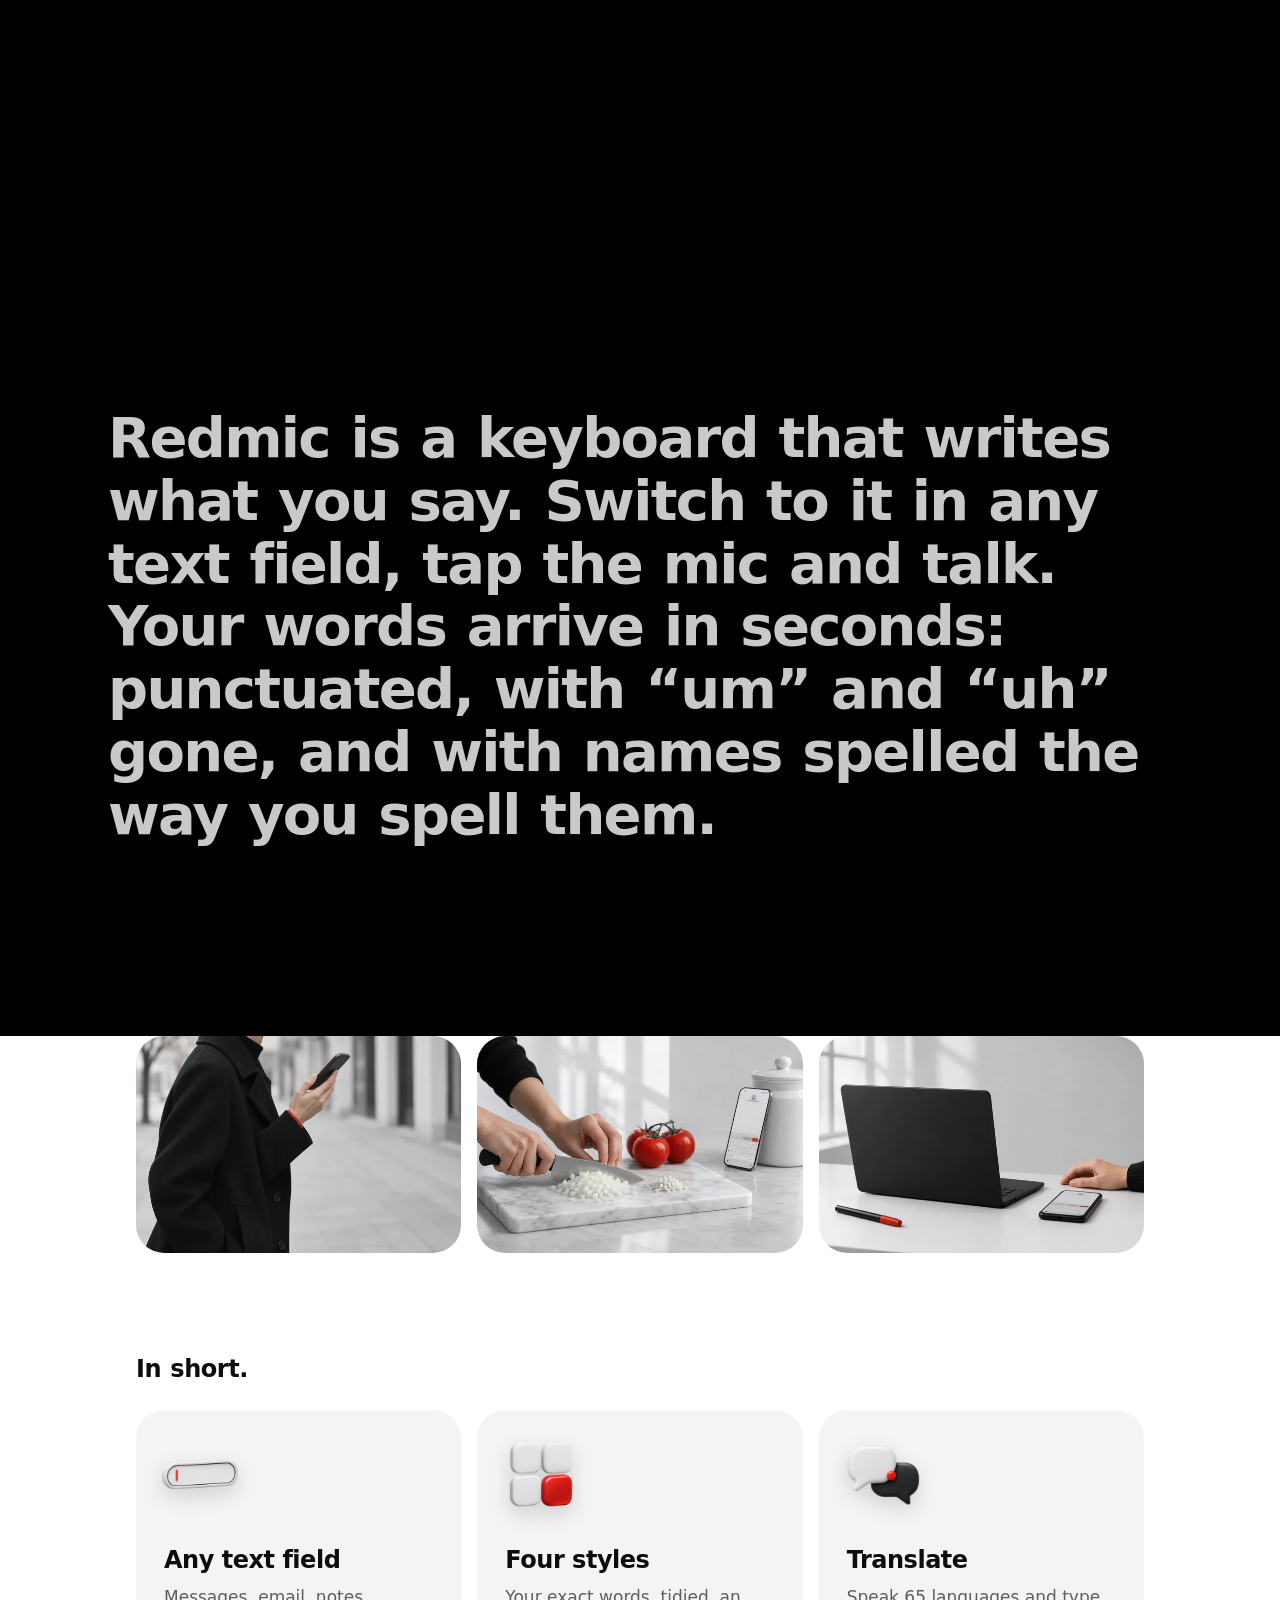
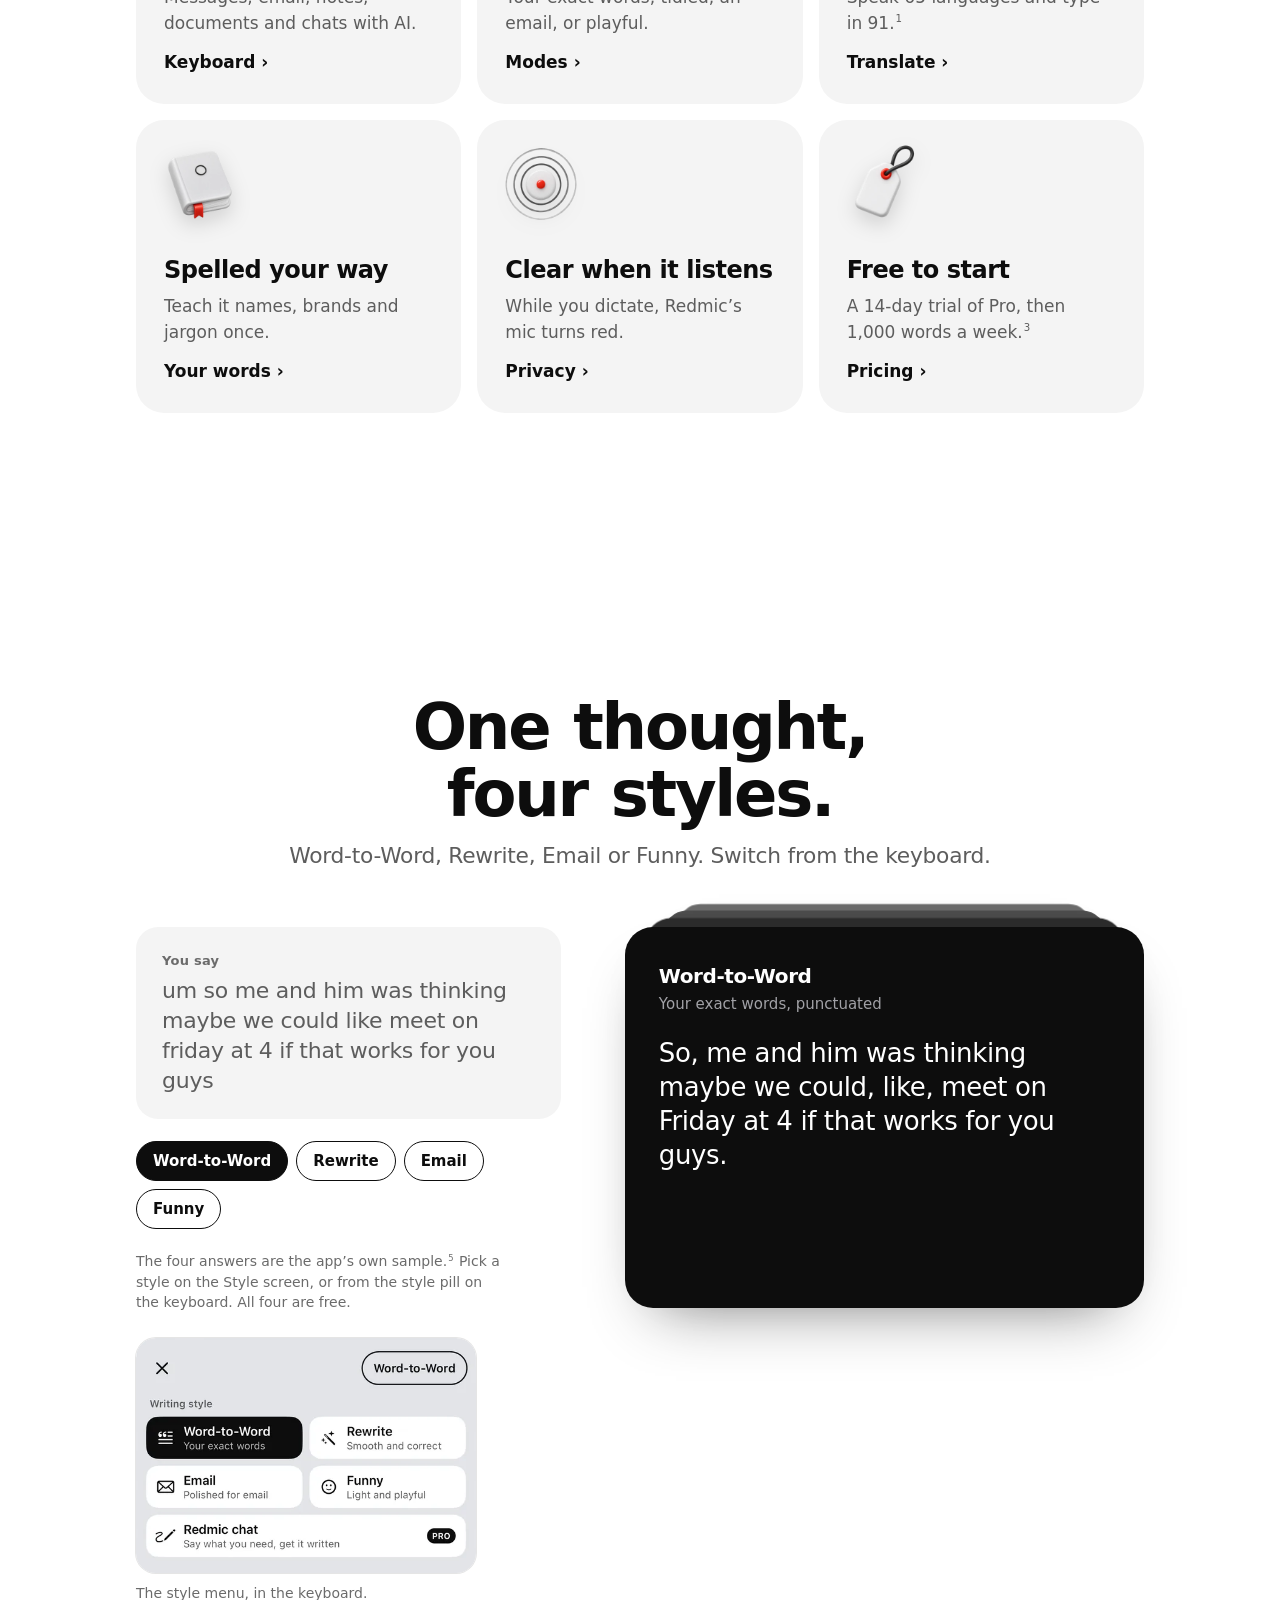
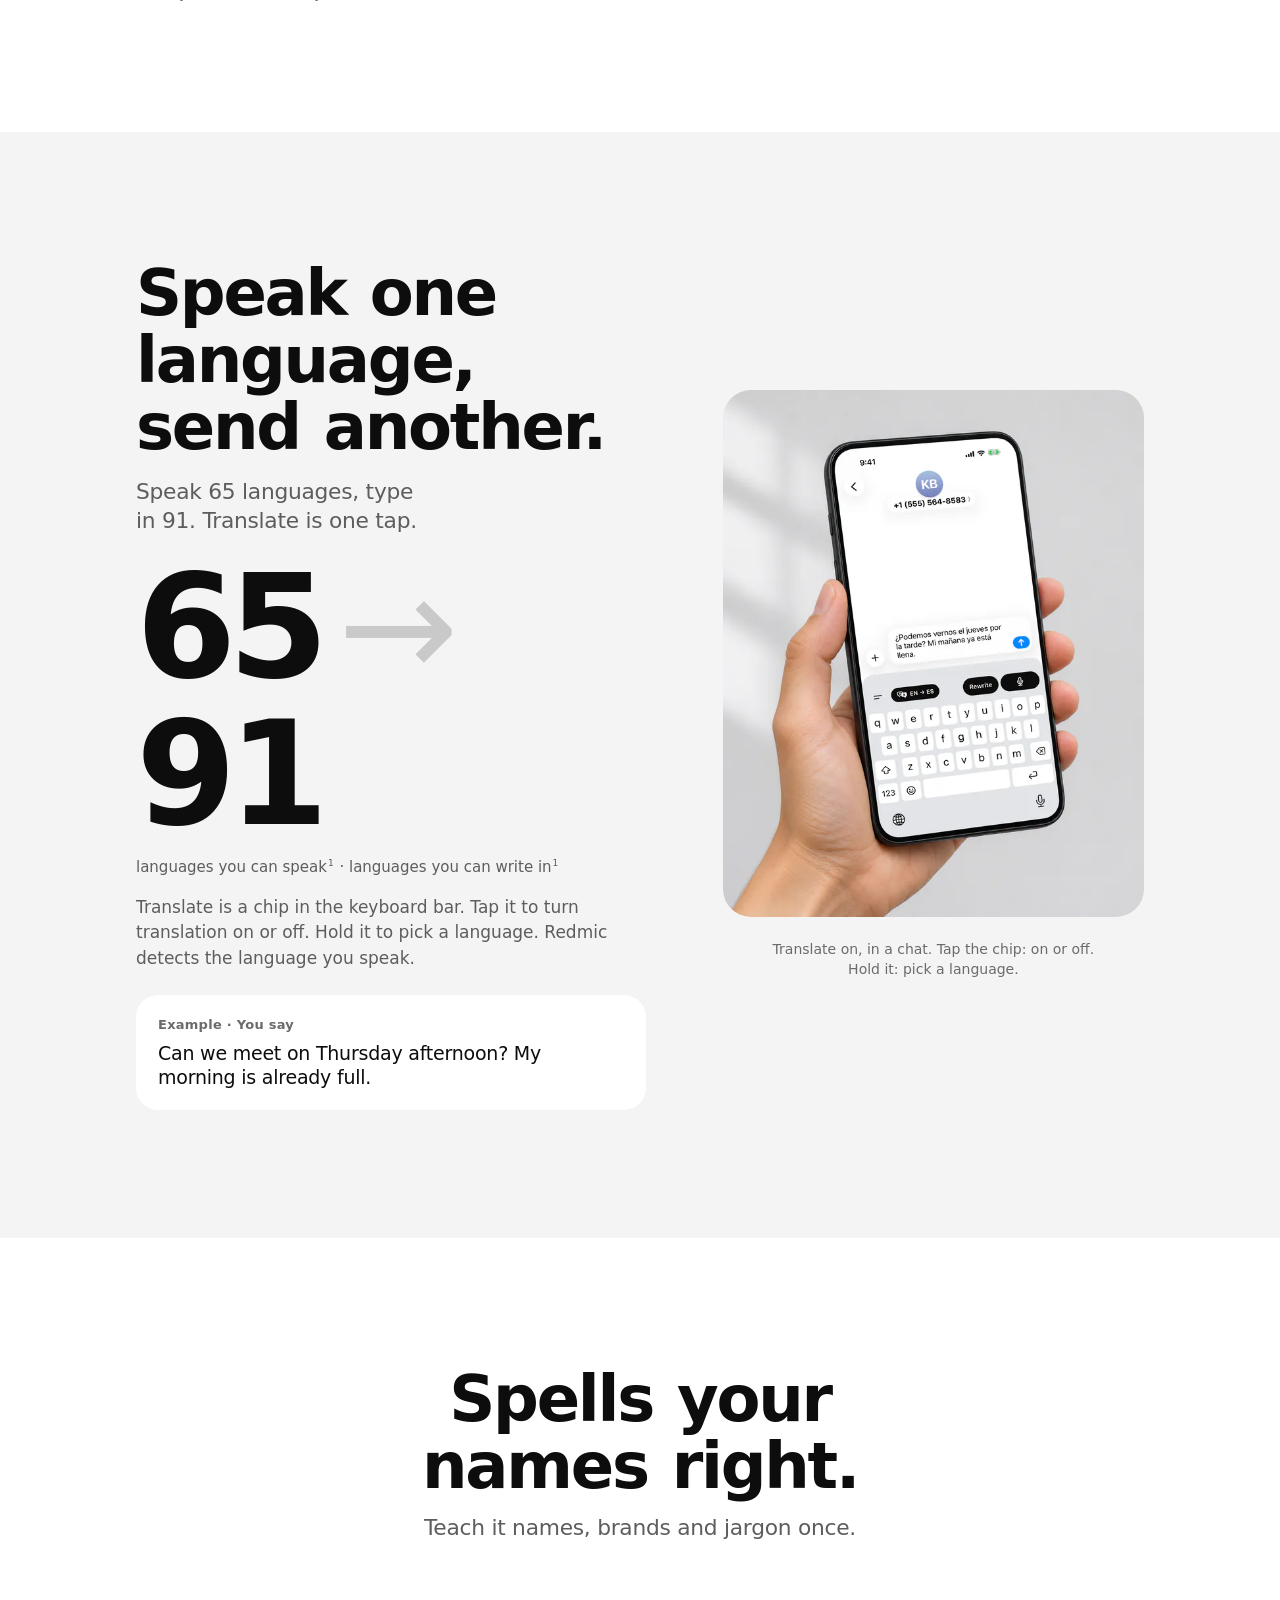
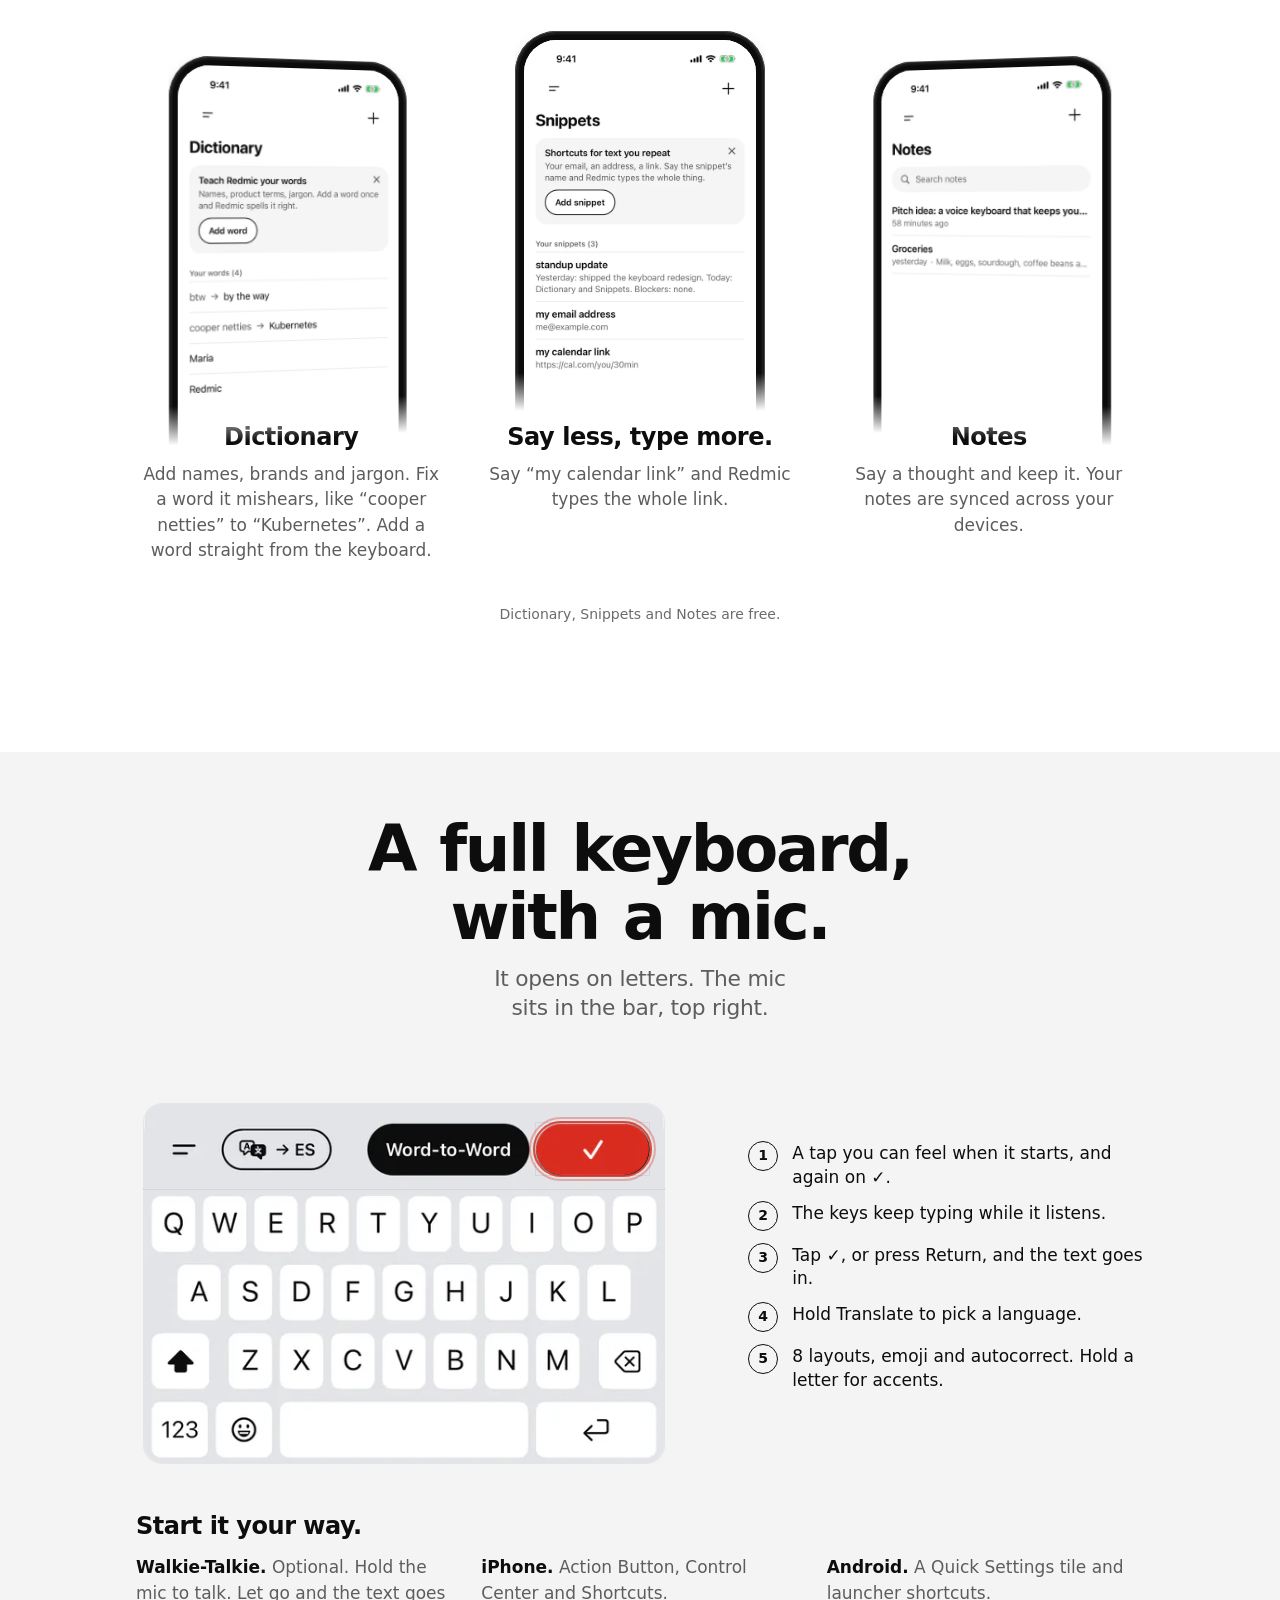
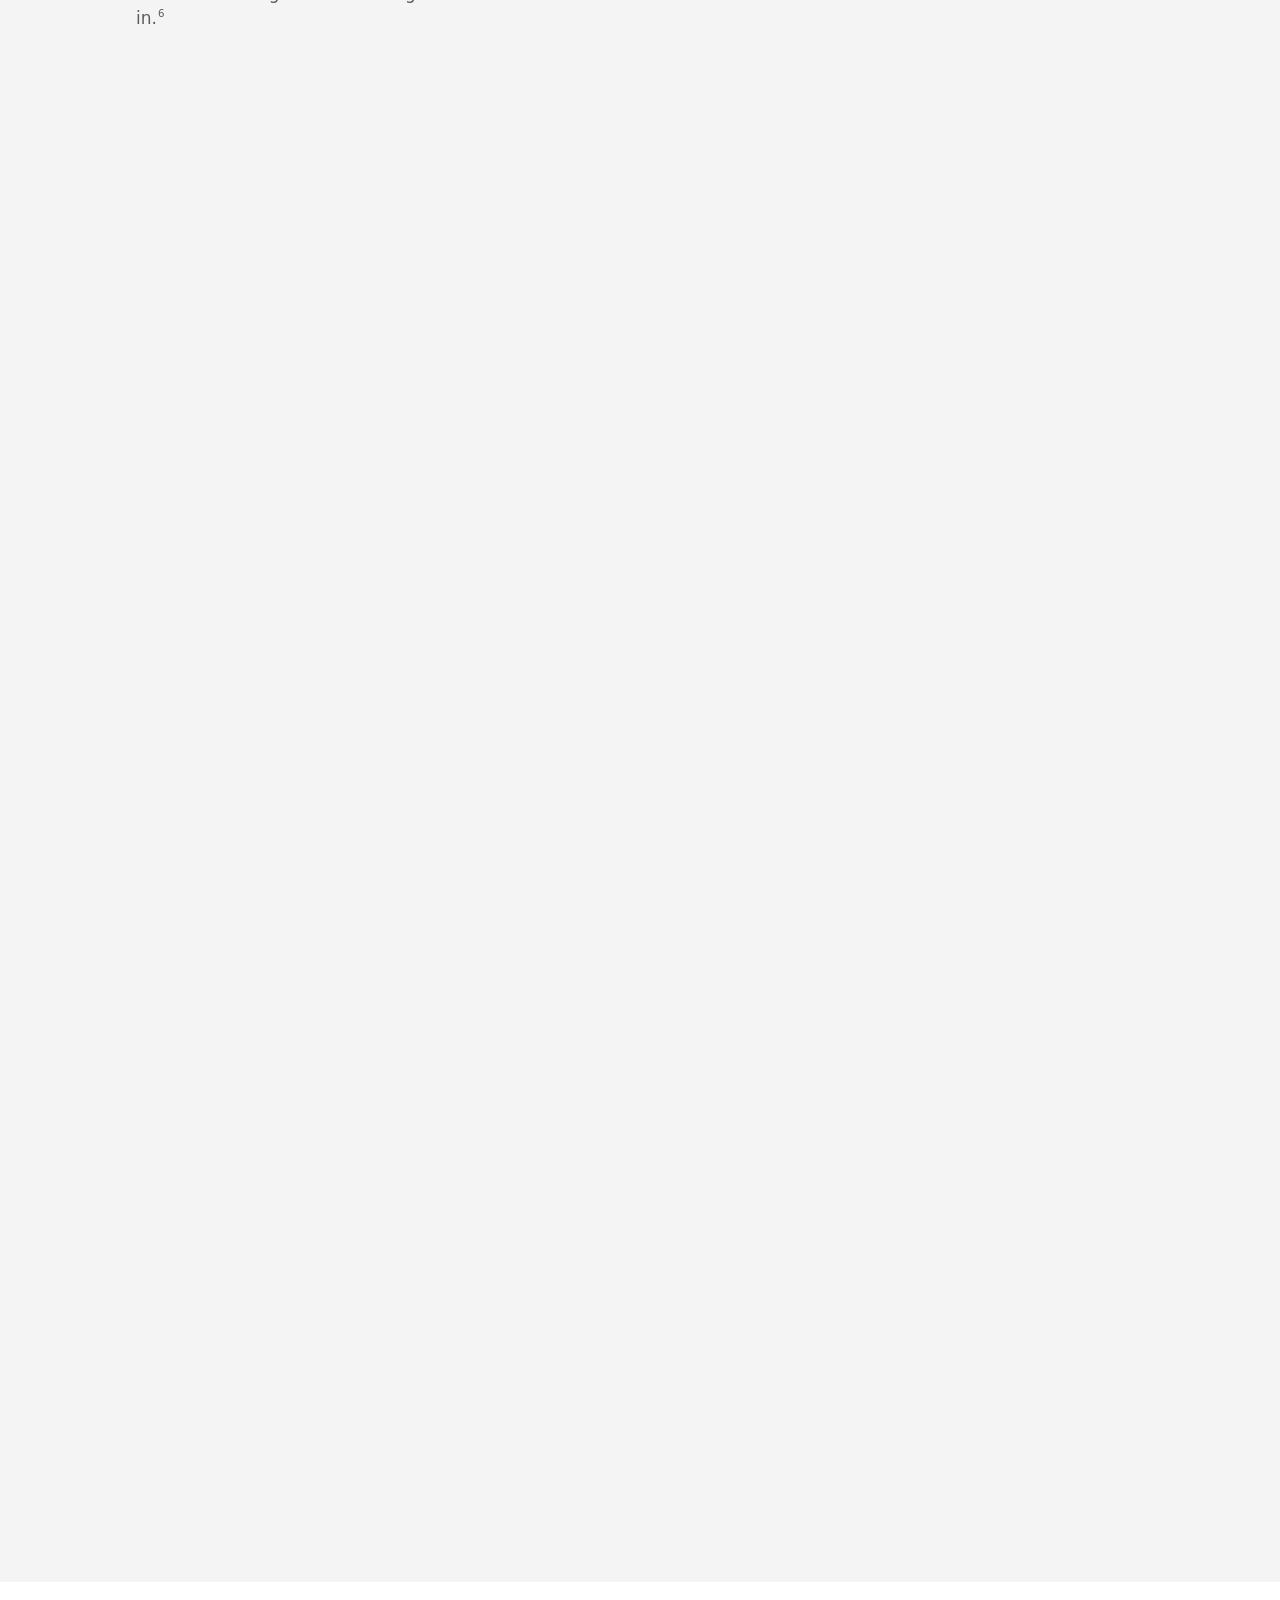
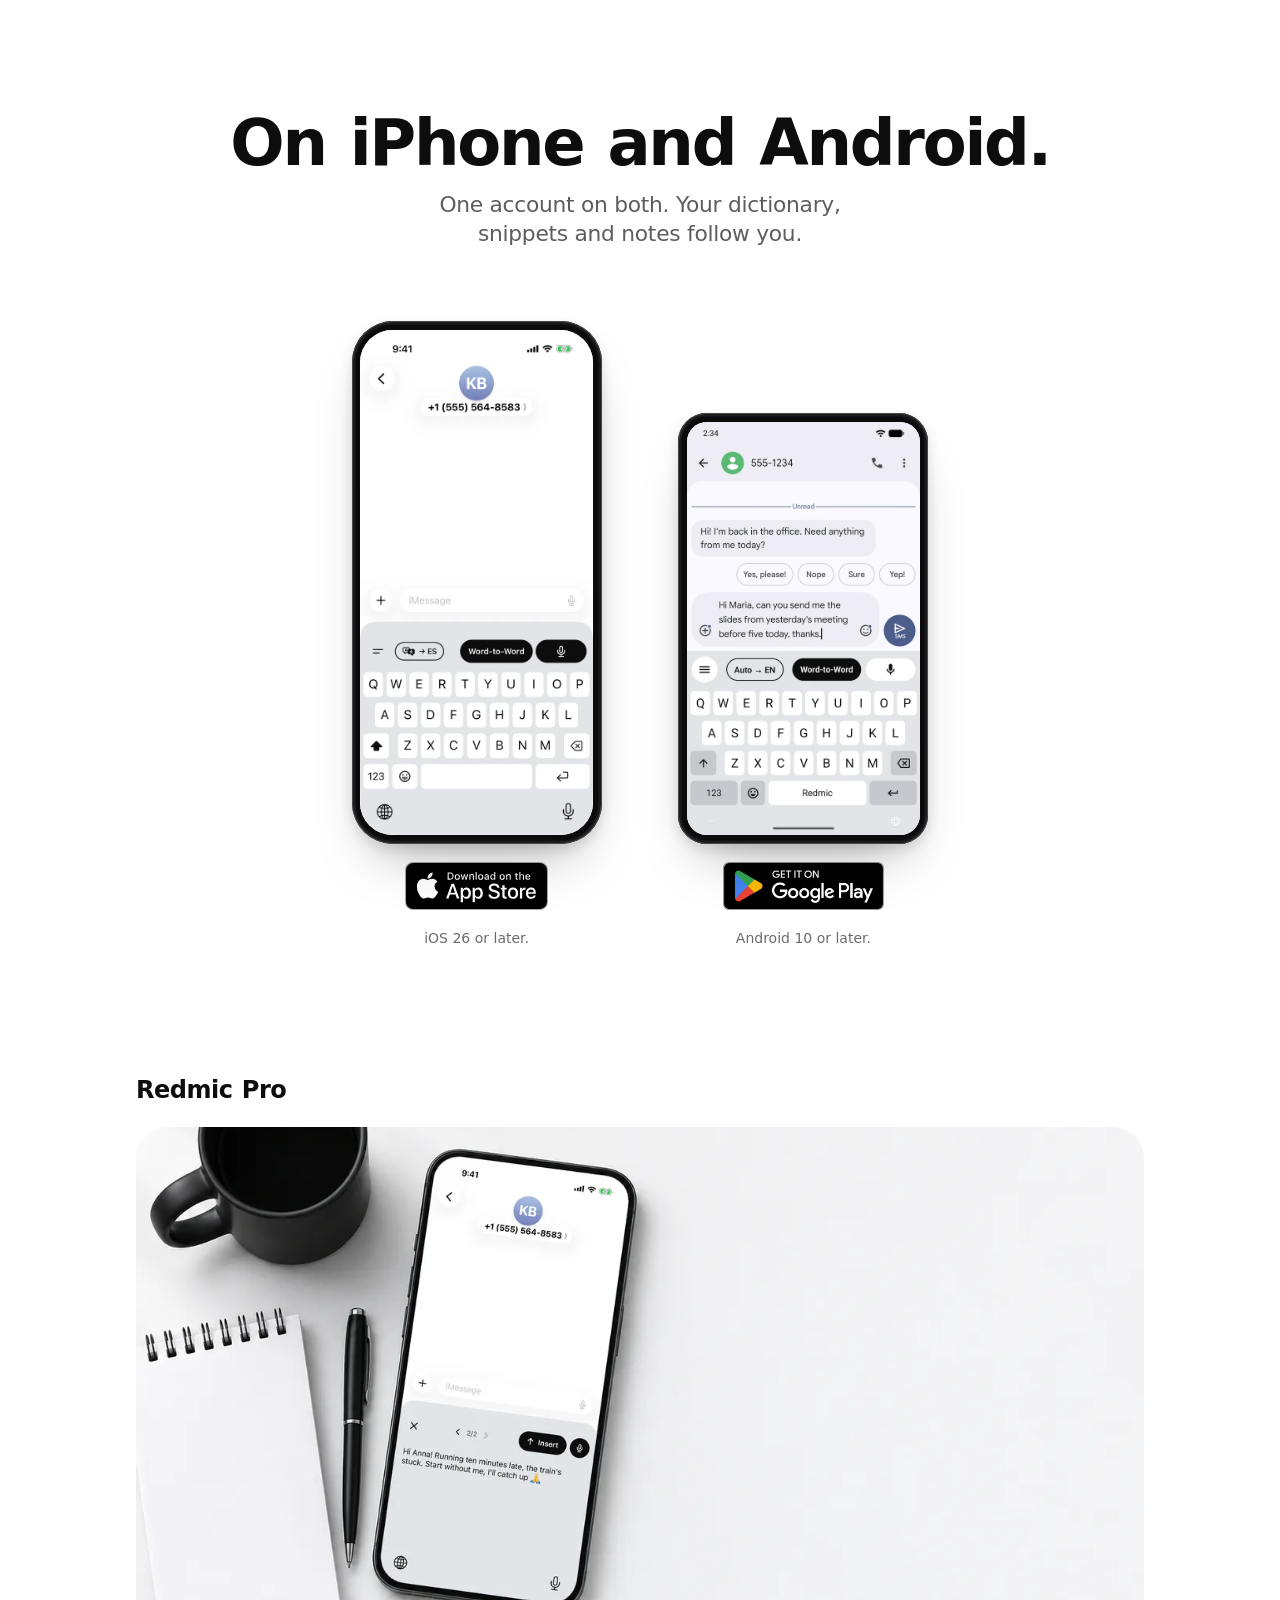
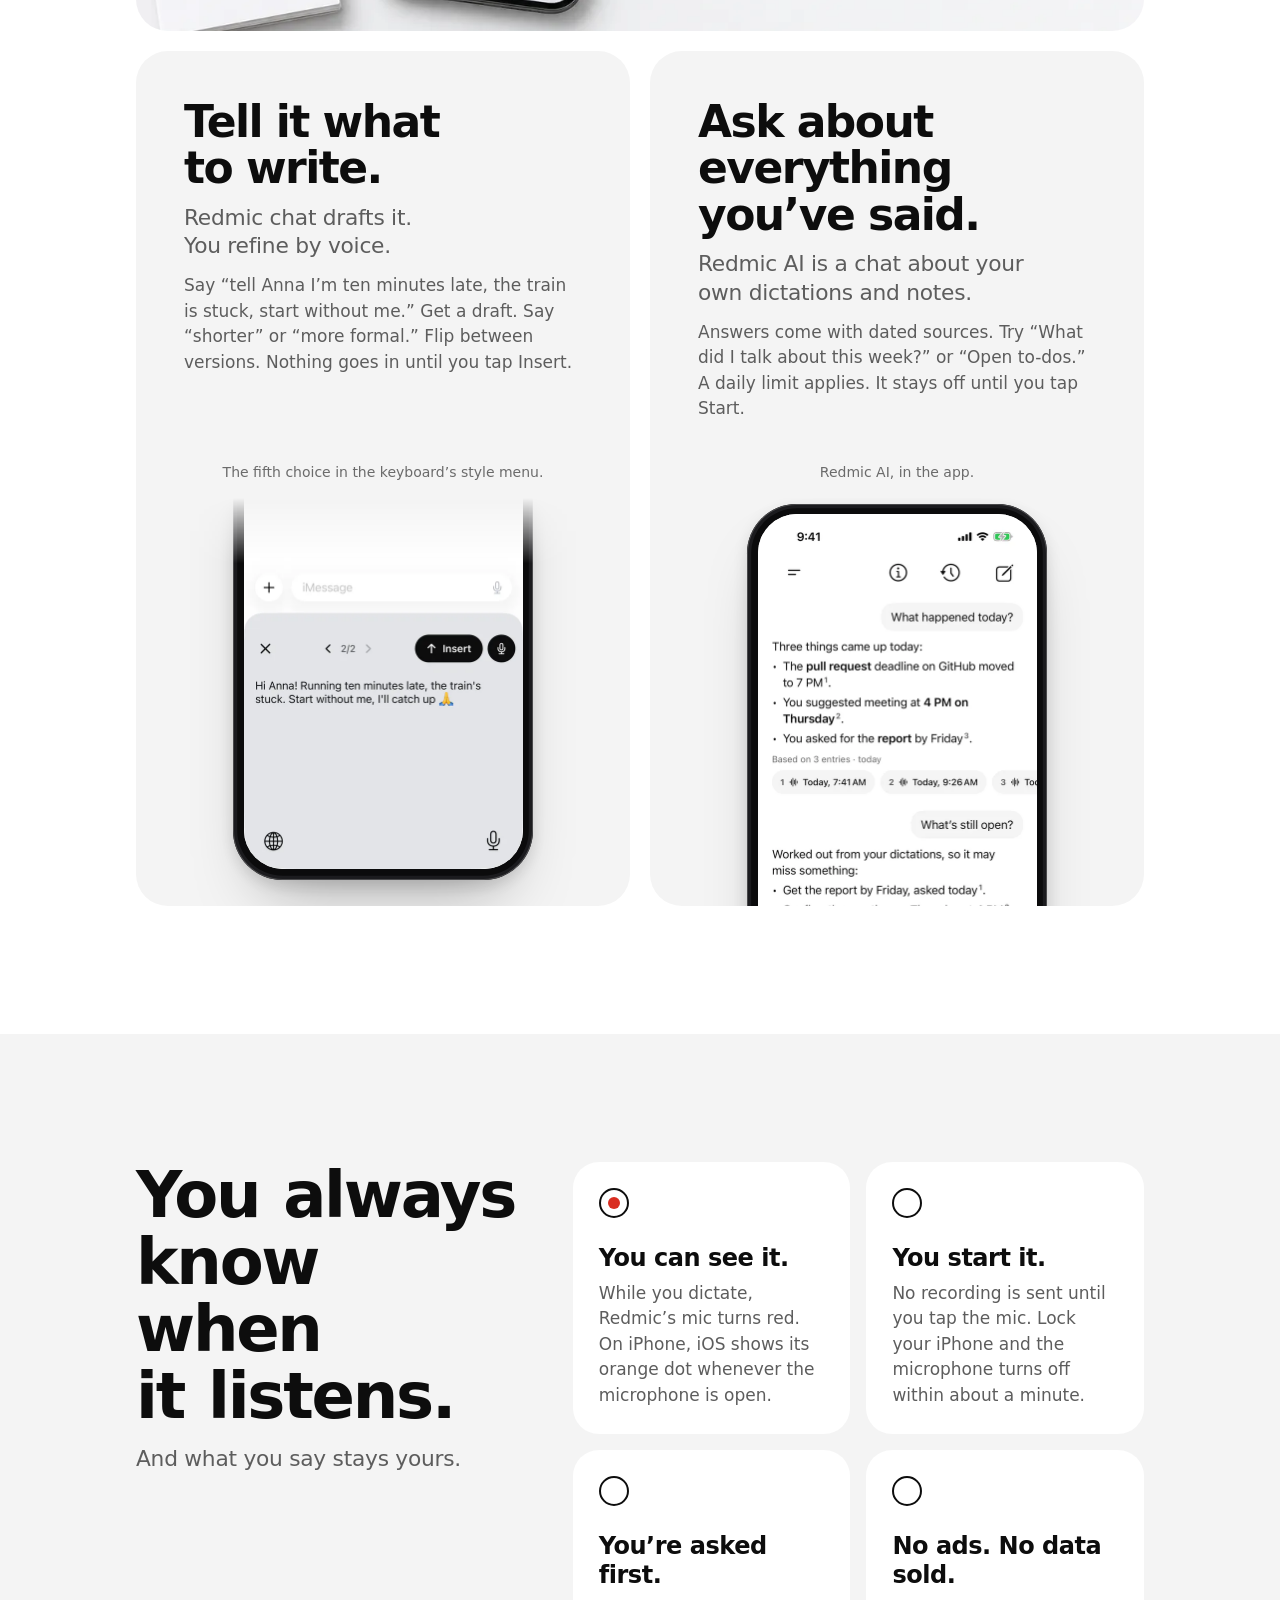
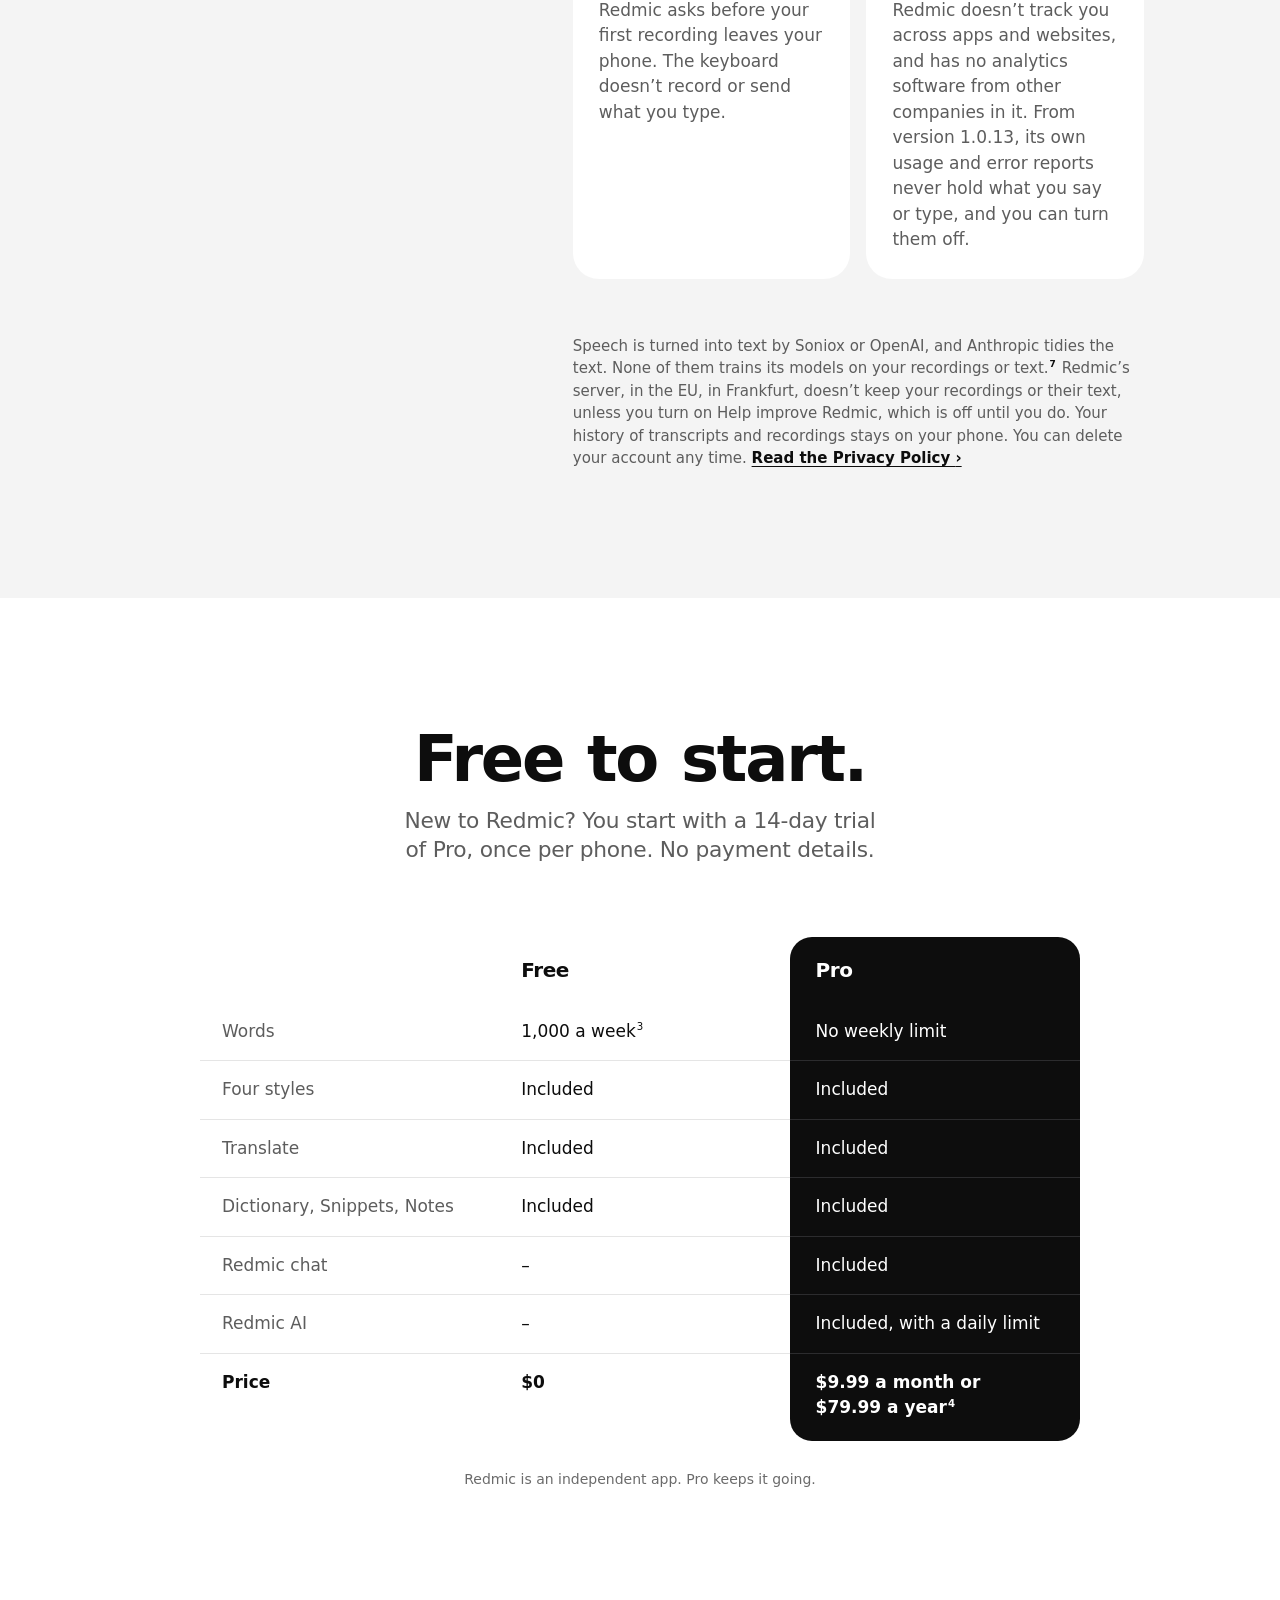
==== commit 6d32eb1c: "Publish the website from d586194" ====
--- a/index.html
+++ b/index.html
@@ -118,7 +118,7 @@
 </section>
 
 <!-- People using it: a row of photographs, shown once they have been made (docs/site/image-prompts.md). -->
-<div class="life" aria-hidden="true"><img class="slot slot-life-walk" src="assets/gen/life-walk-640.webp?v=1a6906bd" srcset="assets/gen/life-walk-640.webp?v=1a6906bd 640w, assets/gen/life-walk-1280.webp?v=15435b41 1280w" sizes="(max-width: 760px) 82vw, 360px" width="1280" height="853" alt="" decoding="async" loading="lazy"><img class="slot slot-life-cook" src="assets/gen/life-cook-640.webp?v=4582ce3e" srcset="assets/gen/life-cook-640.webp?v=4582ce3e 640w, assets/gen/life-cook-1280.webp?v=feb9c55b 1280w" sizes="(max-width: 760px) 82vw, 360px" width="1280" height="853" alt="" decoding="async" loading="lazy"><img class="slot slot-life-desk" src="assets/gen/life-desk-640.webp?v=6e55c0c9" srcset="assets/gen/life-desk-640.webp?v=6e55c0c9 640w, assets/gen/life-desk-1280.webp?v=4f55520f 1280w" sizes="(max-width: 760px) 82vw, 360px" width="1280" height="853" alt="" decoding="async" loading="lazy"></div>
+<div class="life" aria-hidden="true"><img class="slot slot-life-walk" src="assets/gen/life-walk-640.webp?v=1a6906bd" srcset="assets/gen/life-walk-640.webp?v=1a6906bd 640w, assets/gen/life-walk-1280.webp?v=15435b41 1280w" sizes="(max-width: 760px) 82vw, 360px" width="1280" height="853" alt="" decoding="async" loading="lazy"><img class="slot slot-life-cook" src="assets/gen/life-cook-640.webp?v=b292b135" srcset="assets/gen/life-cook-640.webp?v=b292b135 640w, assets/gen/life-cook-1280.webp?v=ae259238 1280w" sizes="(max-width: 760px) 82vw, 360px" width="1280" height="853" alt="" decoding="async" loading="lazy"><img class="slot slot-life-desk" src="assets/gen/life-desk-640.webp?v=d67e0877" srcset="assets/gen/life-desk-640.webp?v=d67e0877 640w, assets/gen/life-desk-1280.webp?v=42a82dd8 1280w" sizes="(max-width: 760px) 82vw, 360px" width="1280" height="853" alt="" decoding="async" loading="lazy"></div>
 
 <!-- 5. The whole page in six cards. -->
 <section class="short" aria-labelledby="short-title" data-tone="light">
